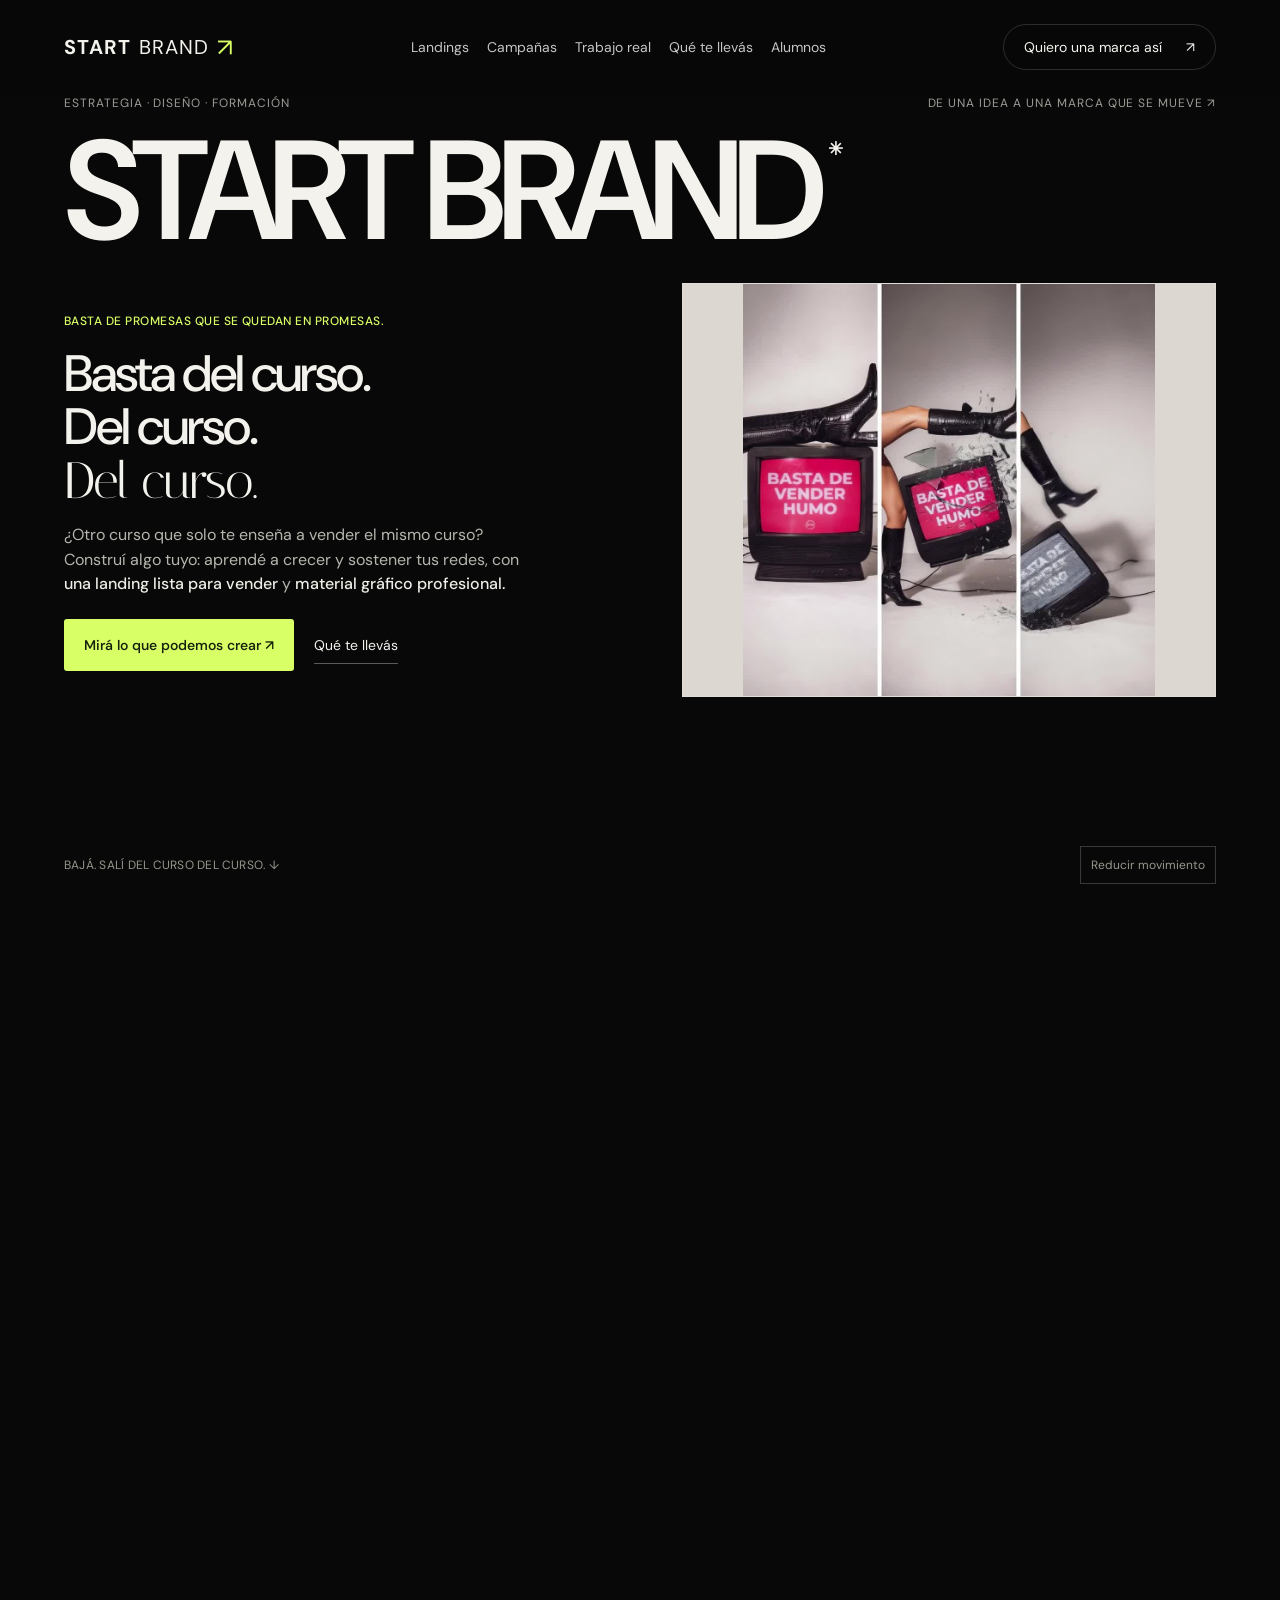
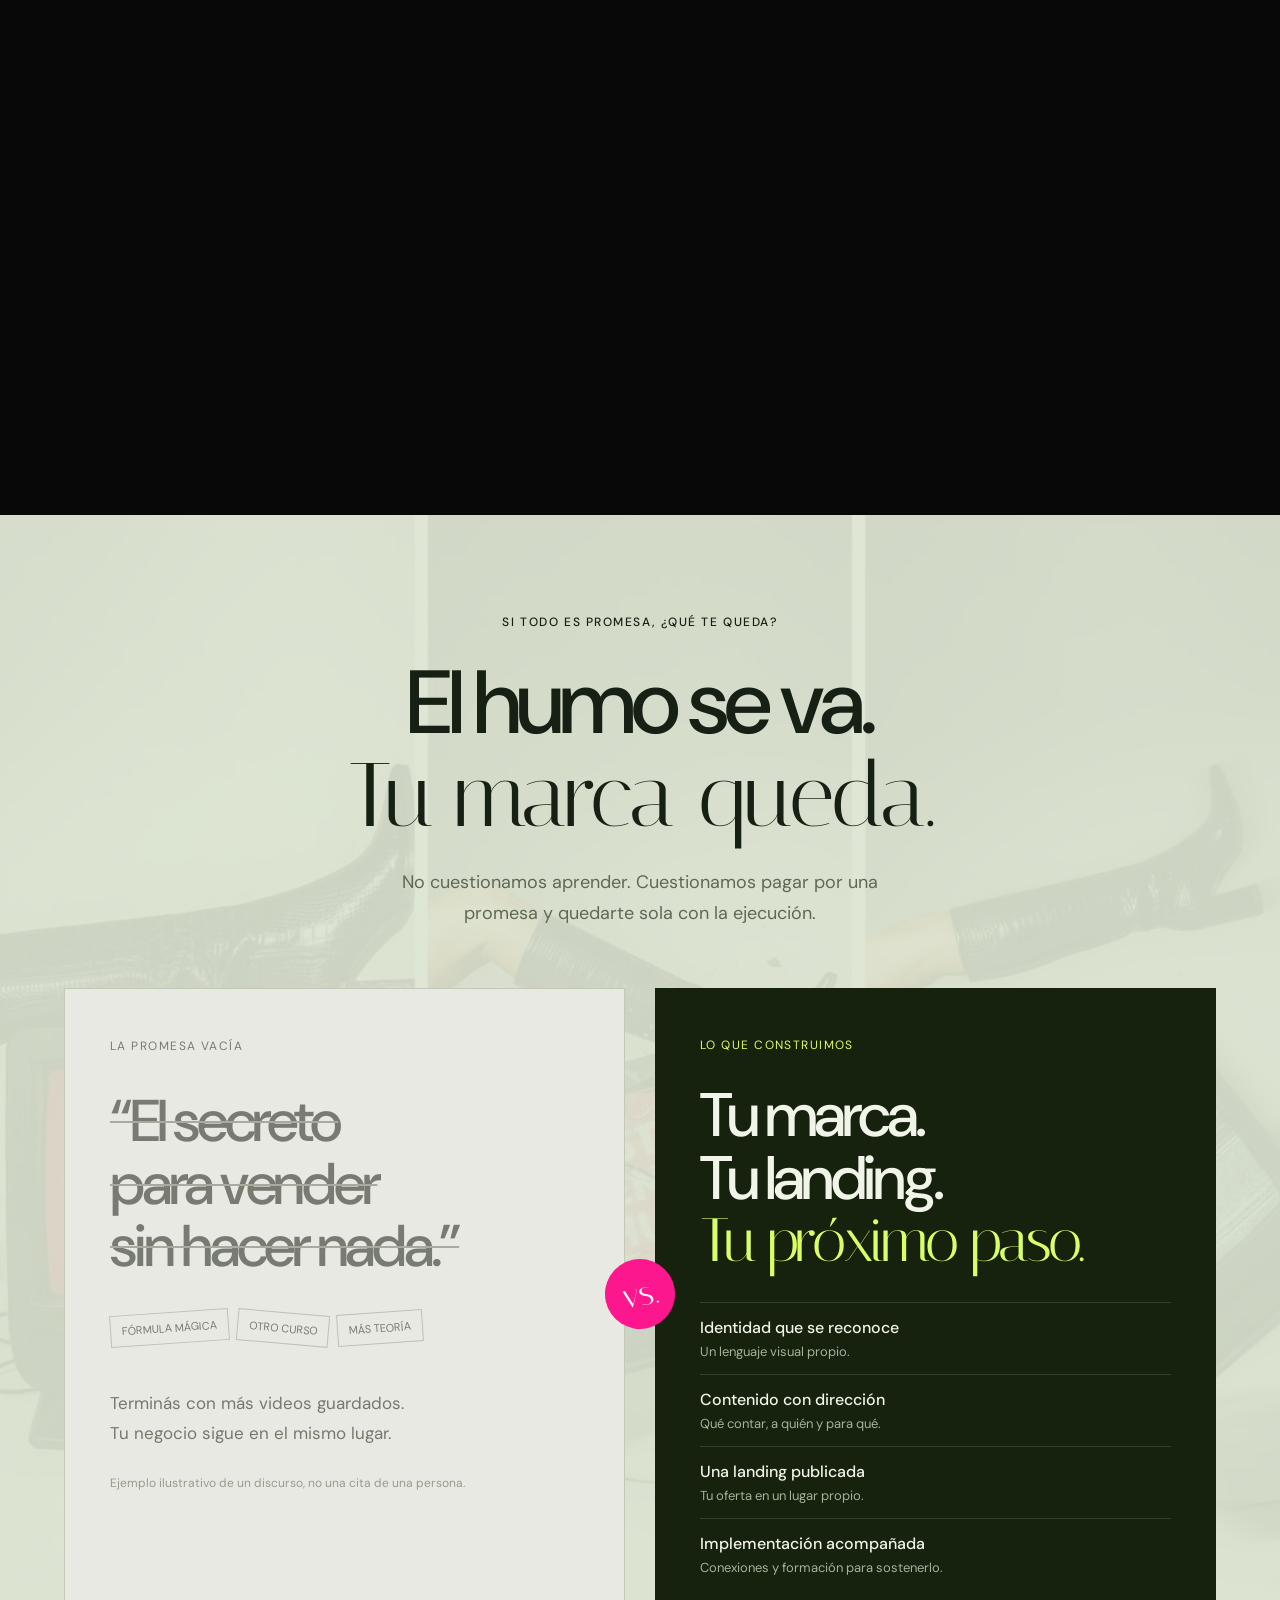
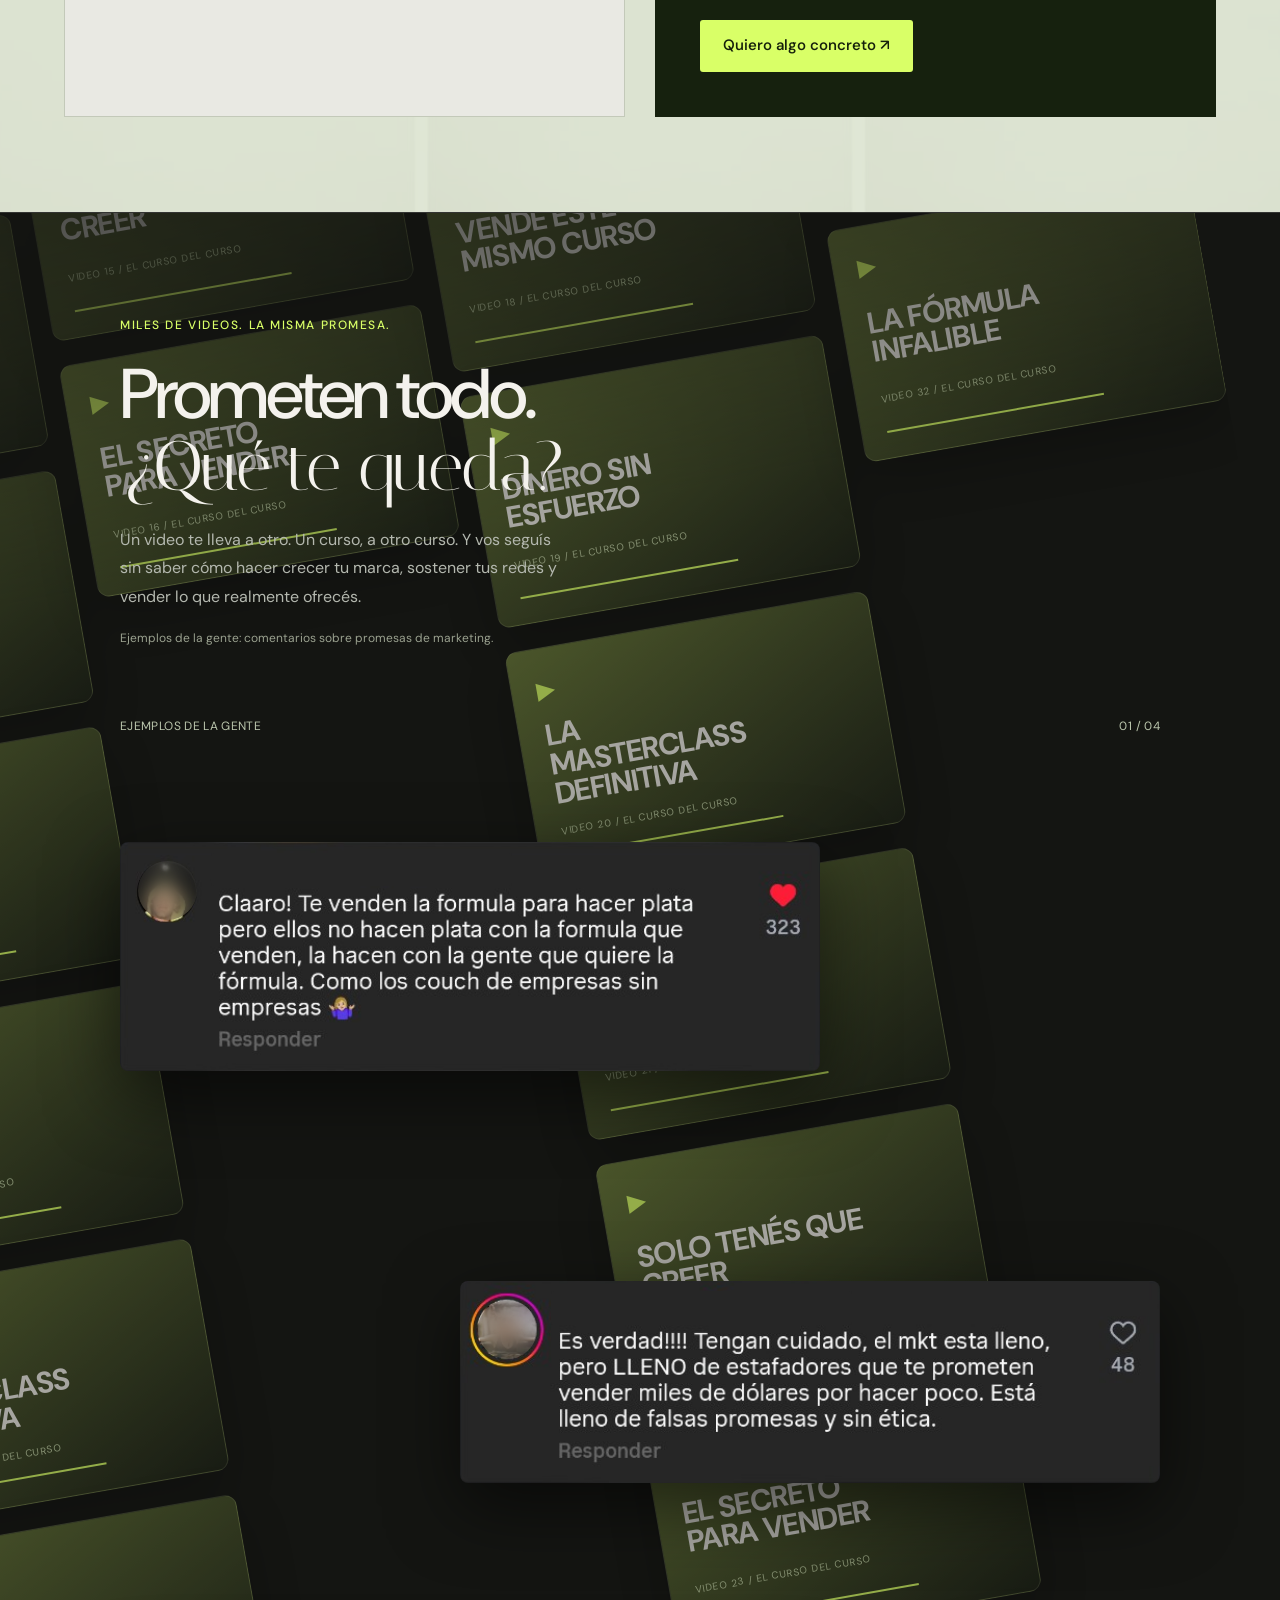
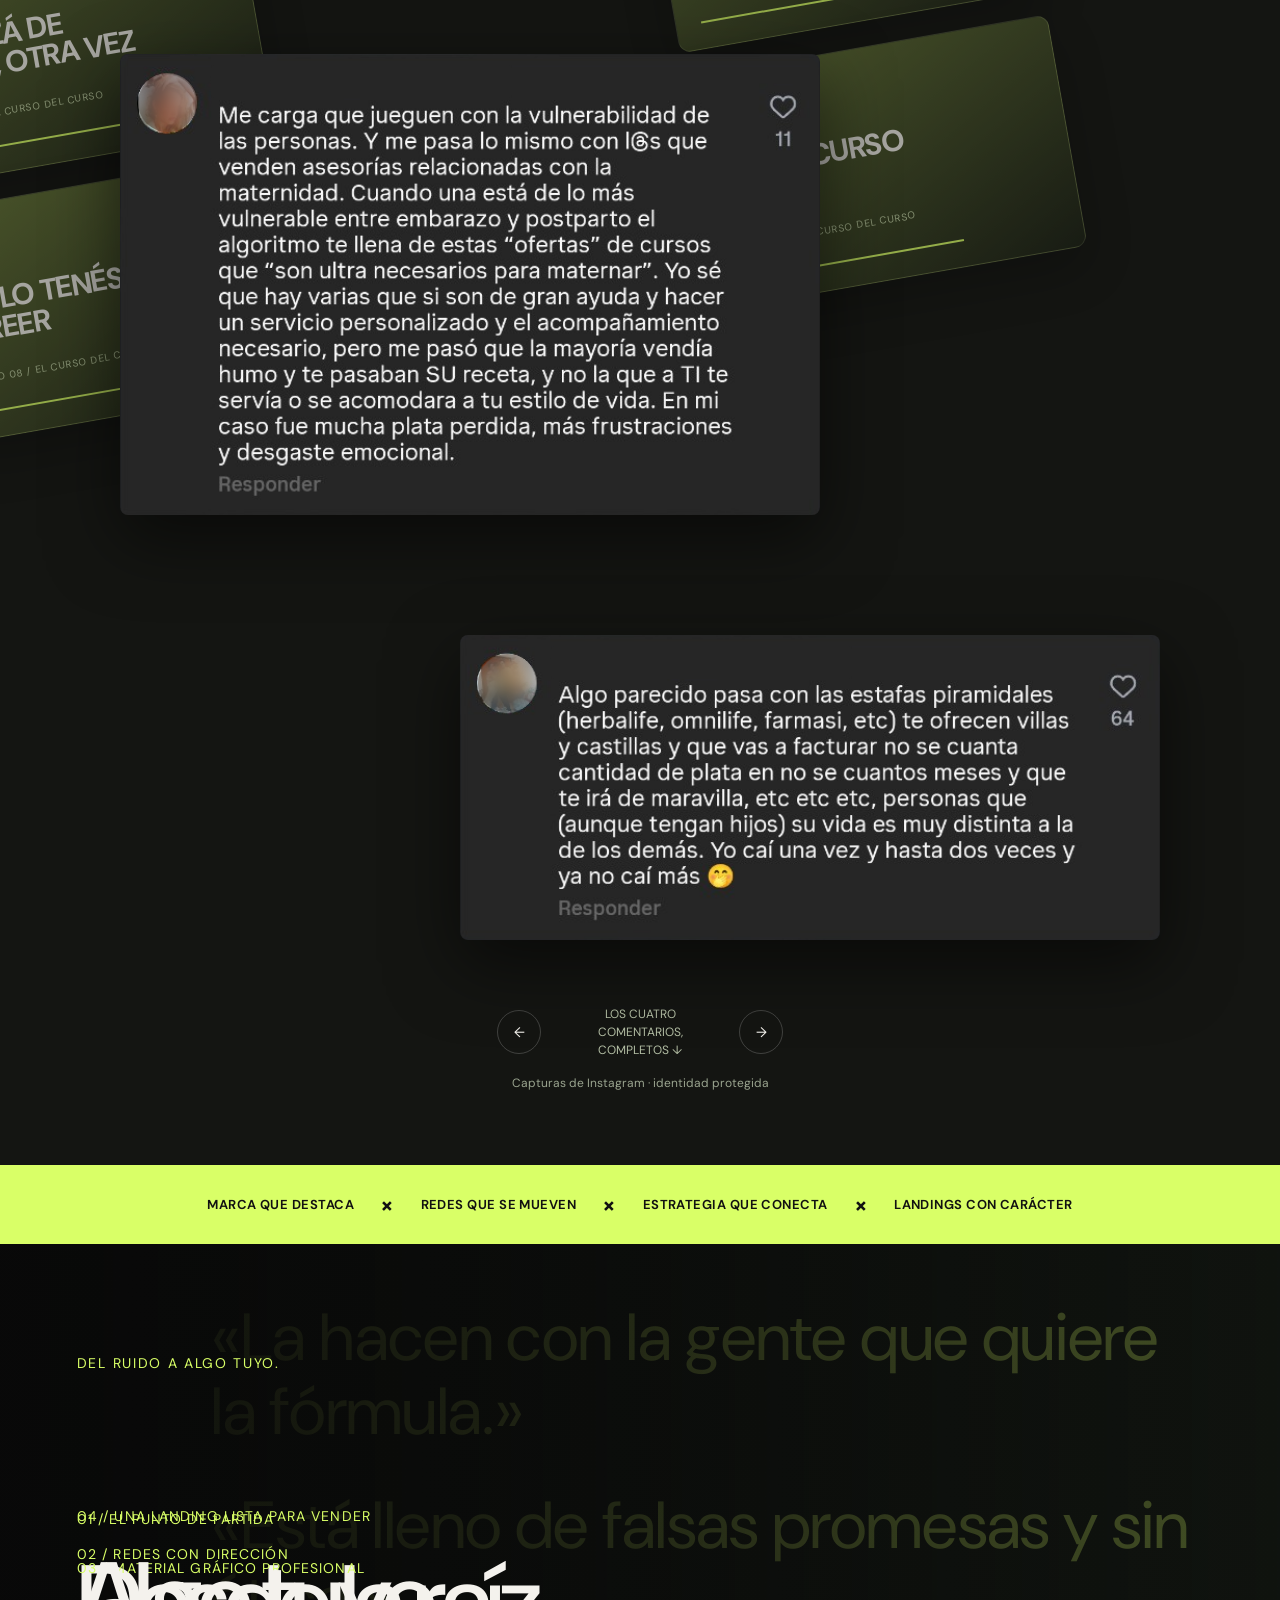
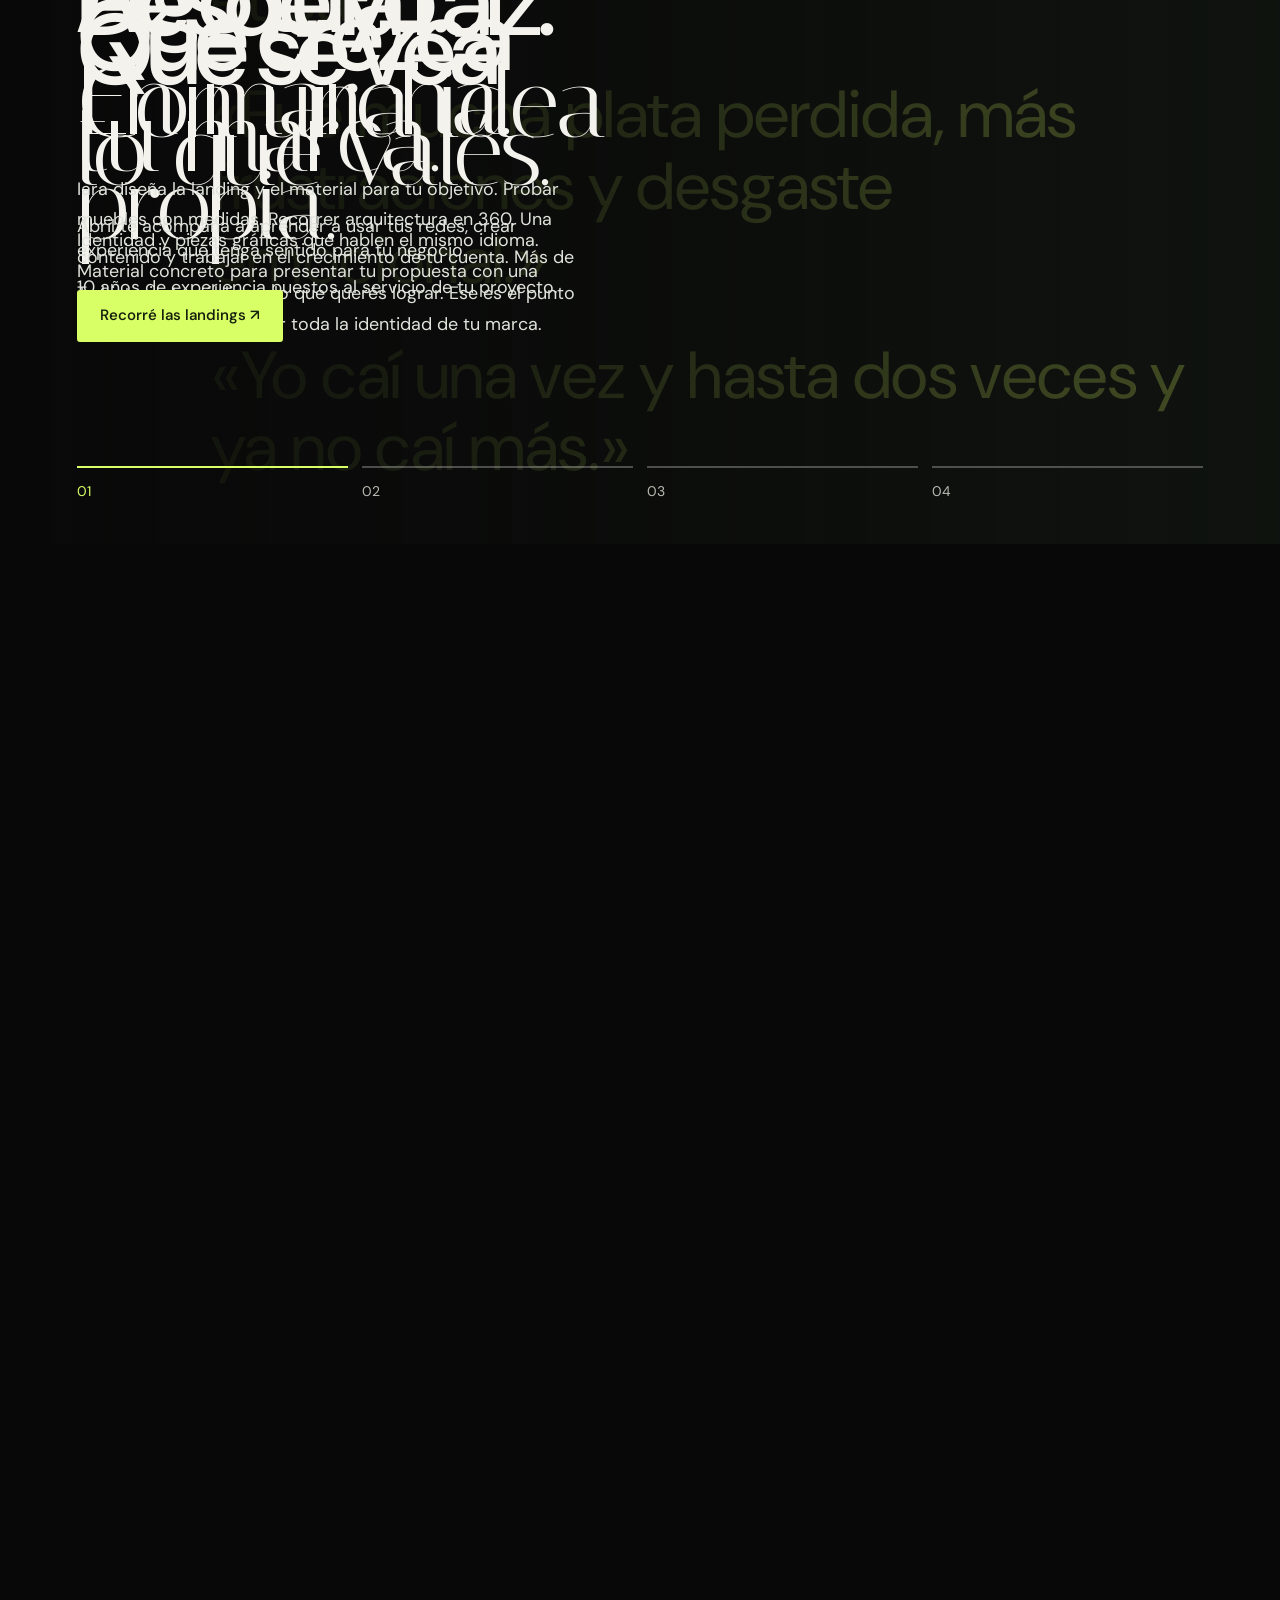
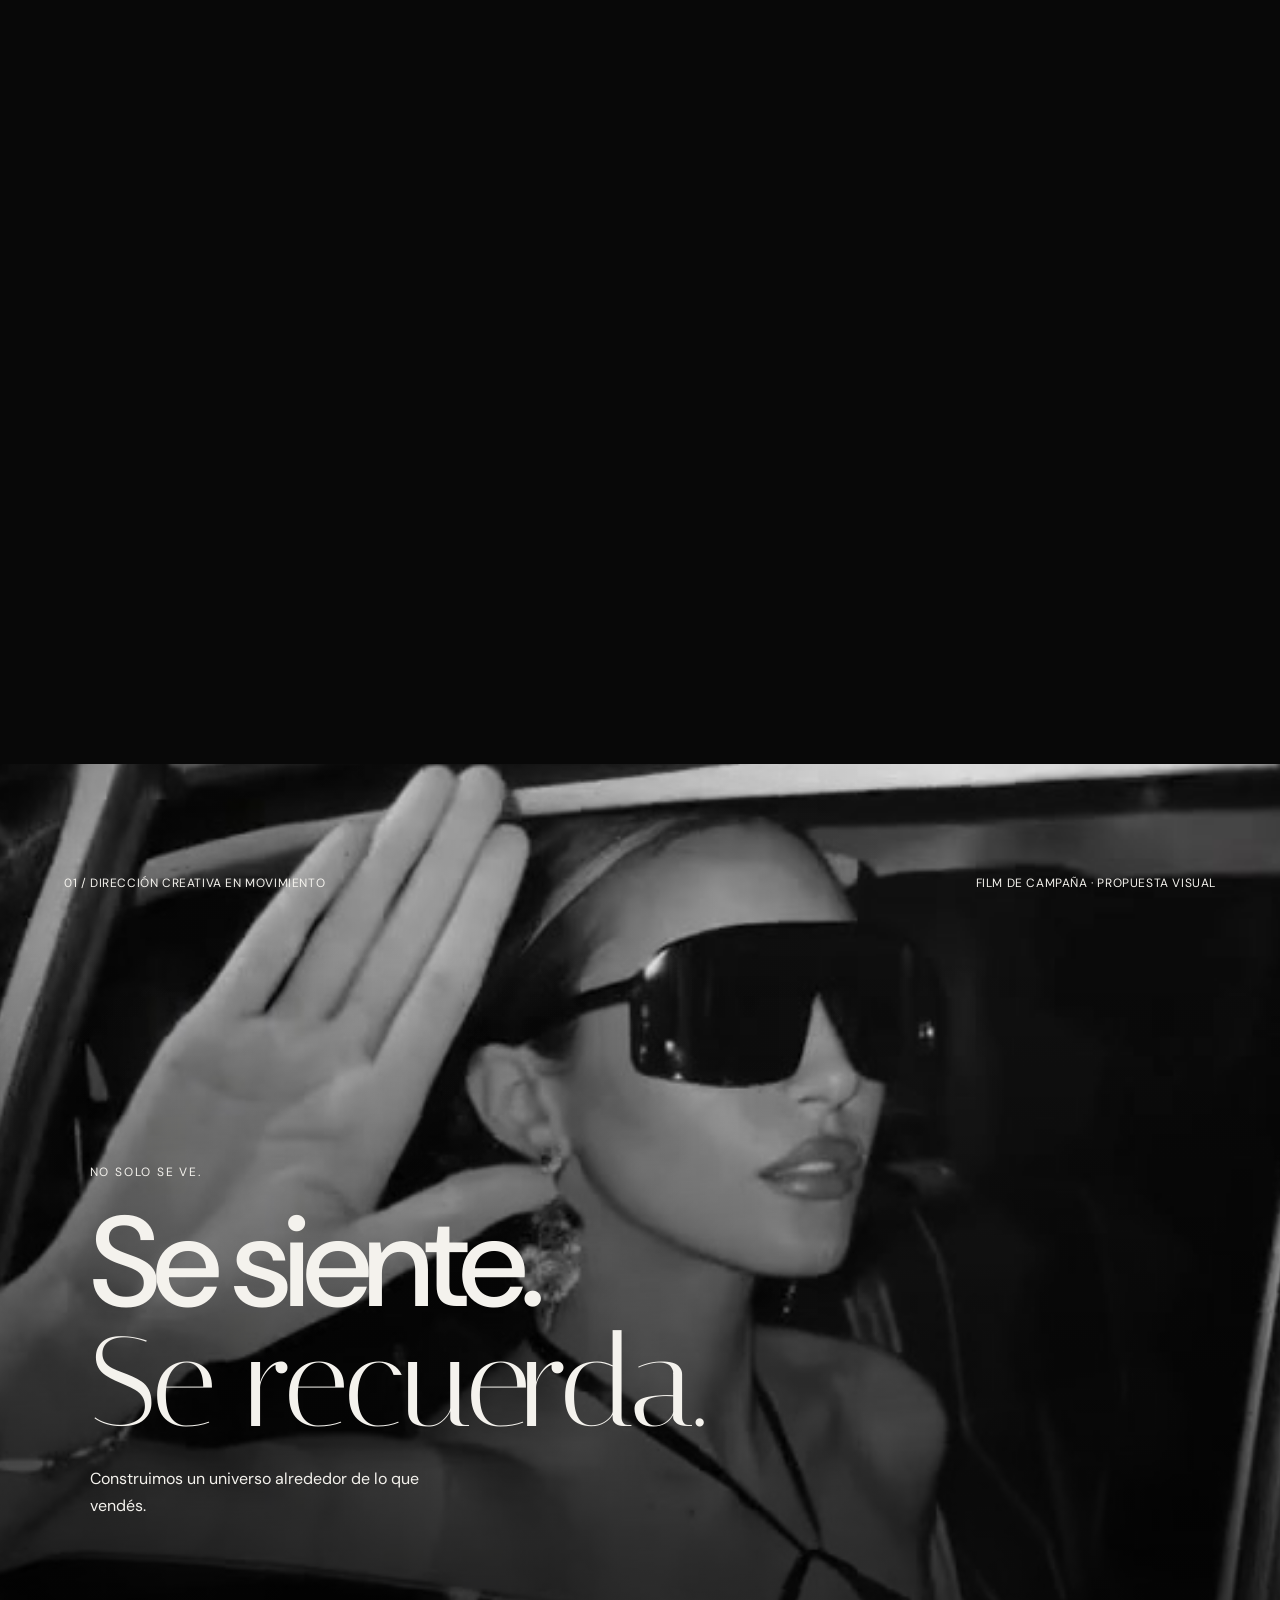
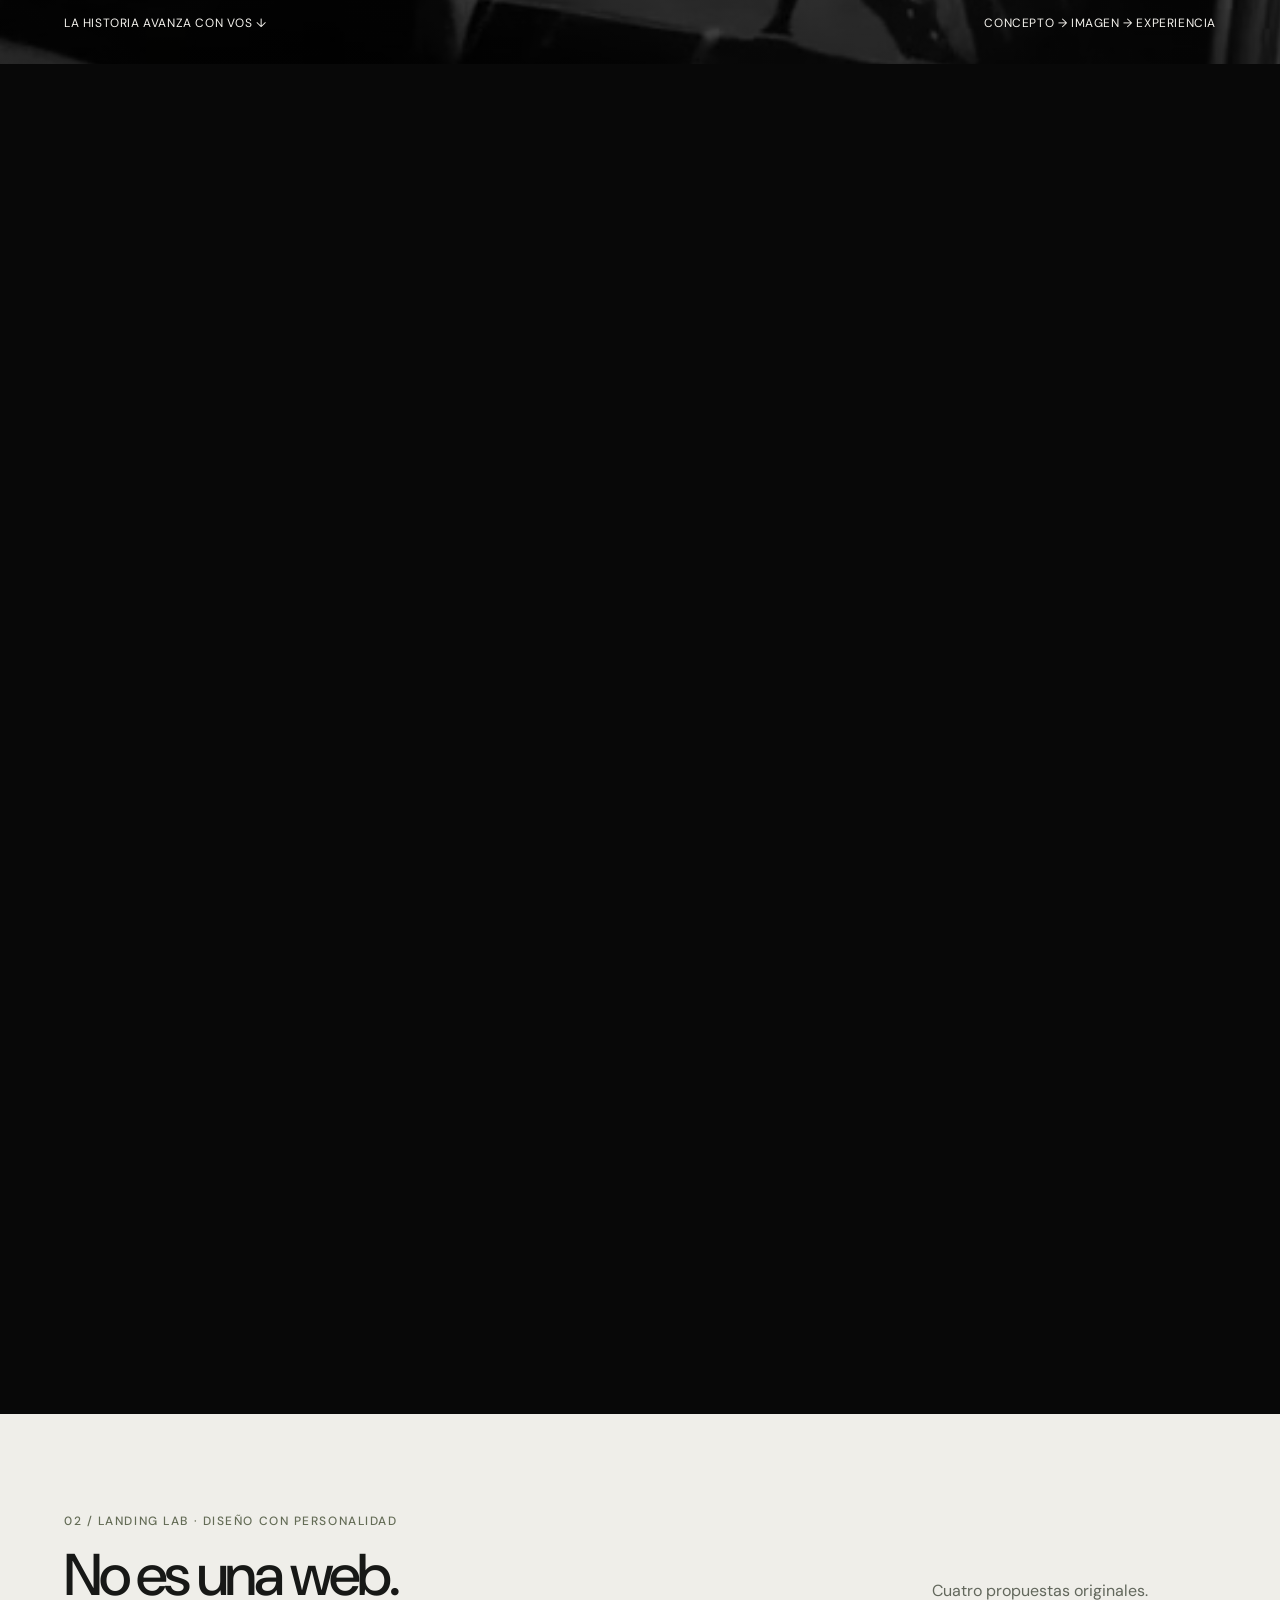
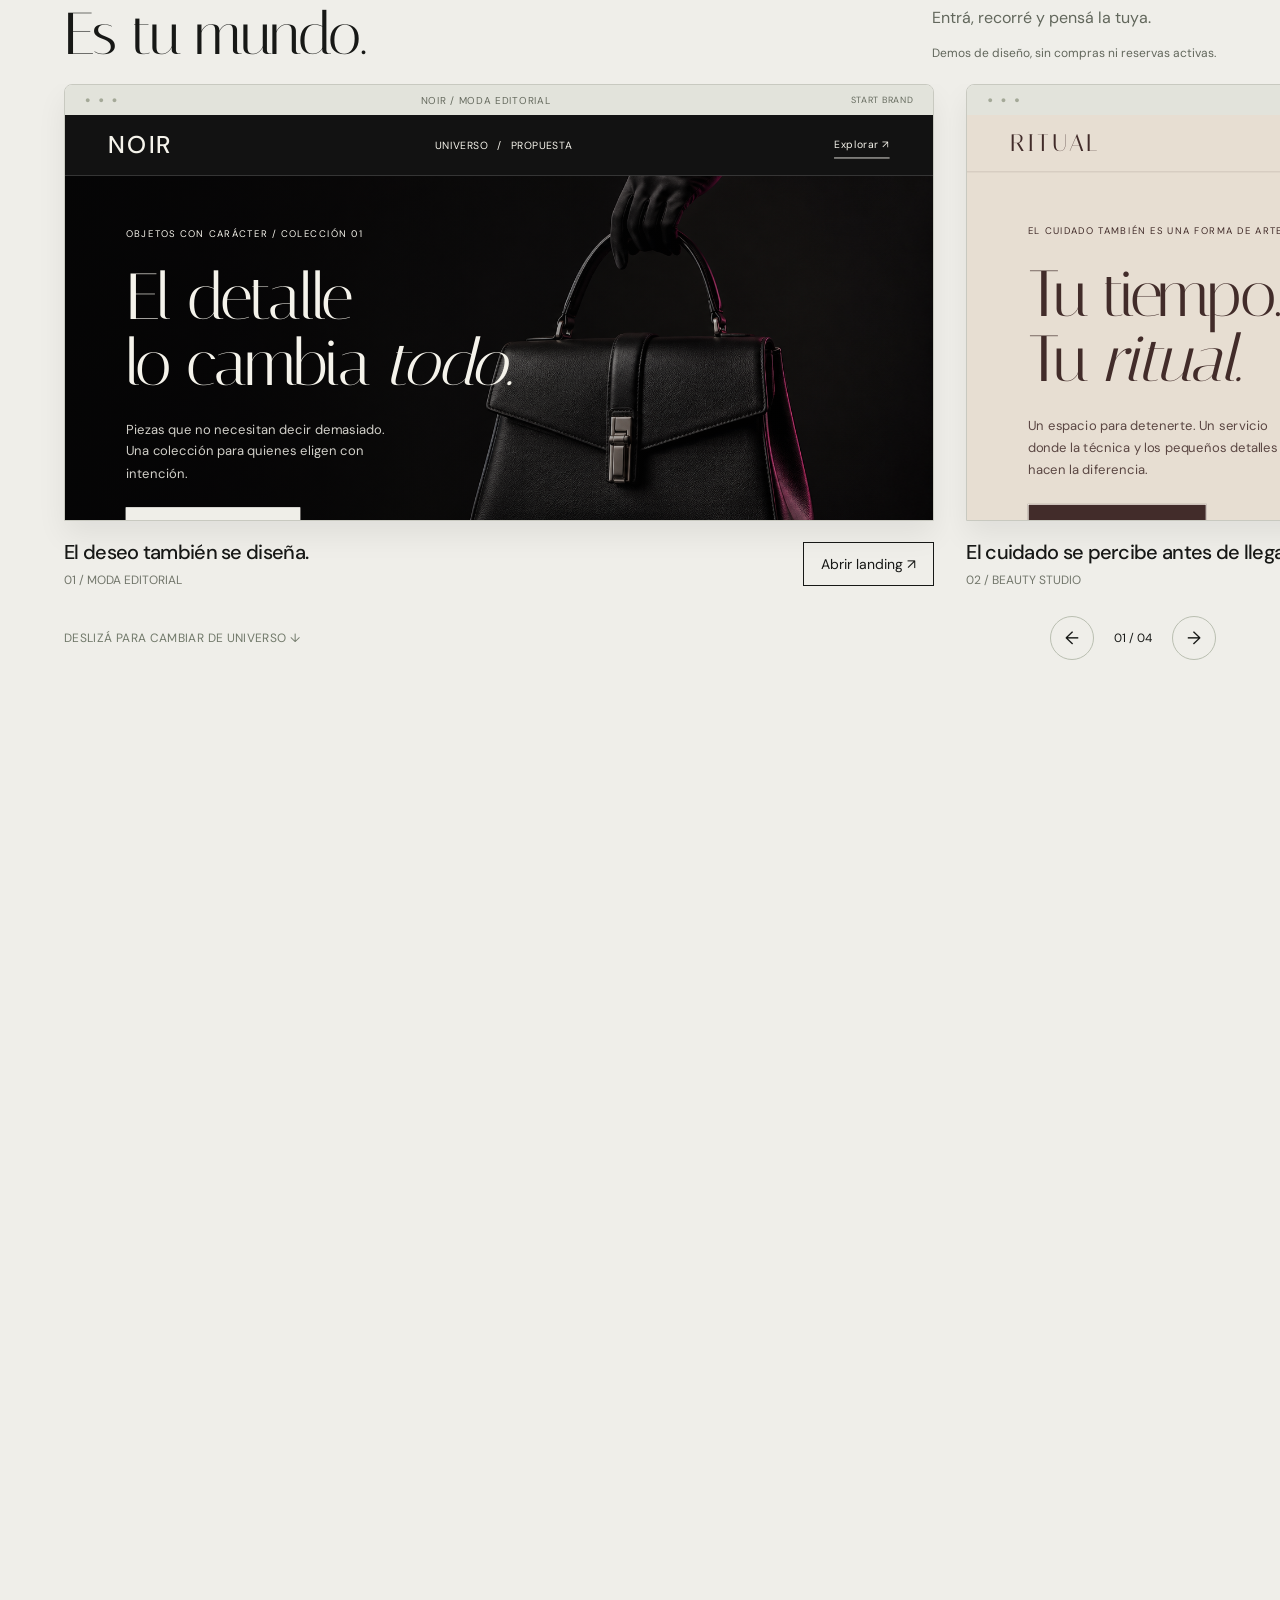
==== index.html @ 7976c0fd "Link student campus from START Brand site" ====
<!DOCTYPE html>

<html lang="es">
<head>
<meta charset="utf-8"/><meta content="width=device-width,initial-scale=1,viewport-fit=cover" name="viewport"/><meta content="#080808" name="theme-color"/>
<title>START BRAND — Menos humo. Más marca.</title>
<meta content="Una marca que destaque, redes que se muevan, estrategia y una landing propia. Explorá las propuestas y los proyectos de START BRAND, Iara Valentino y Abril Duhalde." name="description"/>
<link href="https://fonts.googleapis.com" rel="preconnect"/><link crossorigin="" href="https://fonts.gstatic.com" rel="preconnect"/>
<link href="https://fonts.googleapis.com/css2?family=DM+Sans:wght@400;450;500;550;600;650;700&amp;family=Italiana&amp;display=swap" rel="stylesheet"/>
<link href="brand.css?v=13" rel="stylesheet"/><link href="showcase.css?v=13" rel="stylesheet"/><link href="editorial.css?v=13" rel="stylesheet"/>
<link href="start.css?v=13" rel="stylesheet"/><link href="scroll-story.css?v=13" rel="stylesheet"/>
</head>
<body>
<a class="skip" href="#diagnostico">Ir al diagnóstico</a><div aria-hidden="true" id="progress"></div>
<header id="header"><a aria-label="START BRAND, inicio" class="logo" href="#inicio">START <span>BRAND</span> <b>↗</b></a><nav aria-label="Principal"><a href="#proyectos">Landings</a><a href="#abril-en-movimiento">Campañas</a><a href="#casos">Trabajo real</a><a href="#sistemas">Qué te llevás</a><a href="campus/">Alumnos</a></nav><a class="header-cta" href="#diagnostico">Quiero una marca así <span>↗</span></a><button aria-controls="mobile-nav" aria-expanded="false" class="menu-toggle">Menú +</button></header>
<nav aria-label="Móvil" hidden="" id="mobile-nav"><a href="#proyectos">Landings originales</a><a href="#abril-en-movimiento">Campañas</a><a href="#casos">Trabajo real</a><a href="#sistemas">Qué te llevás</a><a href="#nosotras">Nosotras</a><a href="#diagnostico">Mi diagnóstico</a><a href="campus/">Campus alumnos</a></nav>
<main>
<section class="start-hero" id="inicio">
<div class="start-pin">
<div class="start-topline"><span>ESTRATEGIA · DISEÑO · FORMACIÓN</span><span>DE UNA IDEA A UNA MARCA QUE SE MUEVE ↗</span></div>
<h1>START BRAND<span>✳</span></h1>
<div class="start-intro"><div><span class="eyebrow">BASTA DE PROMESAS QUE SE QUEDAN EN PROMESAS.</span><h2>Basta del curso.<br/>Del curso.<br/><em>Del curso.</em></h2><p>¿Otro curso que solo te enseña a vender el mismo curso? Construí algo tuyo: aprendé a crecer y sostener tus redes, con <strong>una landing lista para vender</strong> y <strong>material gráfico profesional.</strong></p><div class="actions"><a class="button pink" href="#proyectos">Mirá lo que podemos crear ↗</a><a class="text-link" href="#sistemas">Qué te llevás</a></div></div><div class="break-stage"><video aria-label="Botas pateando una televisión: basta de vender humo" autoplay="" id="vision" loop="" muted="" playsinline="" poster="assets/boots-tv.jpg" preload="auto" src="assets/boots-tv.mp4"></video><span class="creative-tag">BASTA DE VENDER HUMO</span></div></div>
<div class="start-reveal"><span>APRENDER ES SOLO EL COMIENZO.</span><p>Que lo próximo<br/>sea <em>tu marca.</em></p><div>Una marca que destaque. Redes con dirección.<br/>Una experiencia propia para vender.</div></div>
<div class="start-bottom"><span>BAJÁ. SALÍ DEL CURSO DEL CURSO. ↓</span><button aria-pressed="false" id="motion-toggle">Reducir movimiento</button></div>
</div></section>
<section class="anti-hype" id="humo"><div class="wrap"><div class="anti-heading"><span class="eyebrow">SI TODO ES PROMESA, ¿QUÉ TE QUEDA?</span><h2>El humo se va.<br/><em>Tu marca queda.</em></h2><p>No cuestionamos aprender. Cuestionamos pagar por una promesa y quedarte sola con la ejecución.</p></div><div class="comparison-visual"><article class="hype-card"><span>LA PROMESA VACÍA</span><h3>“El secreto<br/>para vender<br/>sin hacer nada.”</h3><div class="hype-labels"><span>FÓRMULA MÁGICA</span><span>OTRO CURSO</span><span>MÁS TEORÍA</span></div><p>Terminás con más videos guardados.<br/>Tu negocio sigue en el mismo lugar.</p><small>Ejemplo ilustrativo de un discurso, no una cita de una persona.</small></article><span aria-hidden="true" class="versus">vs.</span><article class="build-card"><span>LO QUE CONSTRUIMOS</span><h3>Tu marca.<br/>Tu landing.<br/><em>Tu próximo paso.</em></h3><ul><li><b>Identidad que se reconoce</b><span>Un lenguaje visual propio.</span></li><li><b>Contenido con dirección</b><span>Qué contar, a quién y para qué.</span></li><li><b>Una landing publicada</b><span>Tu oferta en un lugar propio.</span></li><li><b>Implementación acompañada</b><span>Conexiones y formación para sostenerlo.</span></li></ul><a class="button pink" href="#sistemas">Quiero algo concreto ↗</a></article></div></div></section><section class="voices" id="conversacion"><div class="voices-pin"><div aria-hidden="true" class="promise-wall"></div><div class="wrap voices-grid"><div><span class="eyebrow">MILES DE VIDEOS. LA MISMA PROMESA.</span><h2>Prometen todo.<br/><em>¿Qué te queda?</em></h2><p>Un video te lleva a otro. Un curso, a otro curso. Y vos seguís sin saber cómo hacer crecer tu marca, sostener tus redes y vender lo que realmente ofrecés.</p><small>Ejemplos de la gente: comentarios sobre promesas de marketing.</small></div><div aria-label="Opiniones compartidas" aria-roledescription="carrusel" class="voice-player"><div class="voice-top"><span>EJEMPLOS DE LA GENTE</span><span id="voice-count">01 / 04</span></div><div class="voice-viewport"><div id="voice-slides"></div></div><div class="voice-controls"><button aria-label="Comentario anterior" id="voice-prev">←</button><span class="voice-scroll-hint">LOS CUATRO COMENTARIOS, COMPLETOS ↓</span><button aria-label="Siguiente comentario" id="voice-next">→</button></div><p class="voice-caption">Capturas de Instagram · identidad protegida</p></div></div></div></section>
<div aria-label="Marca, contenido, estrategia y landing" class="brand-ribbon"><span>MARCA QUE DESTACA</span><i>×</i><span>REDES QUE SE MUEVEN</span><i>×</i><span>ESTRATEGIA QUE CONECTA</span><i>×</i><span>LANDINGS CON CARÁCTER</span></div>
<section aria-label="Lo que construimos con vos" class="value-story" id="propuesta"><div class="value-pin"><div aria-hidden="true" class="value-backgrounds"><div class="value-comment-background"><span>«La hacen con la gente que quiere la fórmula.»</span><span>«Está lleno de falsas promesas y sin ética.»</span><span>«Fue mucha plata perdida, más frustraciones y desgaste emocional.»</span><span>«Yo caí una vez y hasta dos veces y ya no caí más.»</span></div><img alt="" loading="lazy" src="assets/abril-editorial.png"/><img alt="" loading="lazy" src="assets/start-campaign.jpg"/><img alt="" loading="lazy" src="assets/fashion-hd.png"/></div><div class="value-shade"></div><div class="value-story-label">DEL RUIDO A ALGO TUYO.</div><div class="value-chapters"><article><span>01 / EL PUNTO DE PARTIDA</span><h2>Desde la raíz.<br/><em>Con una idea propia.</em></h2><p>Tu historia, tu público y lo que querés lograr. Ese es el punto de partida para construir toda la identidad de tu marca.</p></article><article><span>02 / REDES CON DIRECCIÓN</span><h2>Que crezca<br/><em>tu marca.</em></h2><p>Abril te acompaña a aprender a usar tus redes, crear contenido y trabajar en el crecimiento de tu cuenta. Más de 10 años de experiencia puestos al servicio de tu proyecto.</p></article><article><span>03 / MATERIAL GRÁFICO PROFESIONAL</span><h2>Que se vea<br/><em>lo que valés.</em></h2><p>Identidad y piezas gráficas que hablen el mismo idioma. Material concreto para presentar tu propuesta con una imagen profesional.</p></article><article><span>04 / UNA LANDING LISTA PARA VENDER</span><h2>Algo tuyo.<br/><em>En marcha.</em></h2><p>Iara diseña la landing y el material para tu objetivo. Probar muebles con medidas. Recorrer arquitectura en 360. Una experiencia que tenga sentido para tu negocio.</p><a class="button pink" href="#proyectos">Recorré las landings ↗</a></article></div><div aria-label="Etapas de la propuesta" class="value-pagination"><button aria-label="Ver el punto de partida">01</button><button aria-label="Ver estrategia de redes">02</button><button aria-label="Ver material gráfico">03</button><button aria-label="Ver landing lista para vender">04</button></div></div></section>
<section class="campaign-scroll" id="universo"><div class="campaign-pin"><video aria-label="Film de campaña de anteojos con una protagonista en la ciudad" id="campaign-video" muted="" playsinline="" poster="assets/start-film.jpg" preload="metadata" src="assets/start-film.mp4"></video><div class="campaign-shade"></div><div class="campaign-label"><span>01 / DIRECCIÓN CREATIVA EN MOVIMIENTO</span><span>FILM DE CAMPAÑA · PROPUESTA VISUAL</span></div><div class="campaign-title"><span>NO SOLO SE VE.</span><h2>Se siente.<br/><em>Se recuerda.</em></h2><p>Construimos un universo alrededor de lo que vendés.</p></div><div class="campaign-bottom"><span>LA HISTORIA AVANZA CON VOS ↓</span><span>CONCEPTO → IMAGEN → EXPERIENCIA</span></div></div></section>
<section class="landing-runway" id="proyectos"><div class="runway-pin"><div class="runway-heading wrap"><div><span class="eyebrow">02 / LANDING LAB · DISEÑO CON PERSONALIDAD</span><h2>No es una web.<br/><em>Es tu mundo.</em></h2></div><p>Cuatro propuestas originales.<br/>Entrá, recorré y pensá la tuya.<span>Demos de diseño, sin compras ni reservas activas.</span></p></div><div class="runway-window"><div class="runway-track" id="runway-track"></div></div><div class="runway-controls wrap"><span>DESLIZÁ PARA CAMBIAR DE UNIVERSO ↓</span><div><button aria-label="Landing anterior" id="runway-prev">←</button><span id="runway-count">01 / 04</span><button aria-label="Siguiente landing" id="runway-next">→</button></div></div></div></section>
<section class="creative-studio wrap"><div class="creative-heading"><span class="eyebrow">03 / DEL CONCEPTO A TUS REDES</span><h2>Contenido que<br/><em>no pasa de largo.</em></h2><p>Tu identidad, tus piezas gráficas y tu landing hablan el mismo idioma. Aprendés cómo darle continuidad.</p></div><div class="creative-grid"><figure class="poster-piece"><img alt="Dirección gráfica de campaña con afiches editoriales de anteojos" loading="lazy" src="assets/start-campaign.jpg"/><figcaption>CAMPAÑA CONCEPTUAL / DIRECCIÓN DE ARTE</figcaption></figure></div></section>
<section class="abril-collection wrap" id="abril-en-movimiento"><div class="split-heading"><div><span class="eyebrow">ABRIL DUHALDE / UNIVERSO DE CAMPAÑA</span><h2>Una historia.<br/><em>Muchas escenas.</em></h2></div><p>De Nueva York a Marrakech. Imagen, producto y movimiento conectados por una misma dirección creativa.</p></div><div class="marrakech-feature"><video aria-label="Abril en Marrakech con los lentes y el estuche de su campaña" controls="" loop="" muted="" playsinline="" poster="assets/abril-marrakech.jpg" preload="none" src="assets/abril-marrakech.mp4"></video><div><span class="eyebrow">MARRAKECH / LA HISTORIA SIGUE</span><h3>Una imagen<br/>que te lleva<br/><em>a otro lugar.</em></h3><p>Una campaña puede vivir en una escena, en un detalle o en una mirada.</p><a class="text-link" href="#abril-escenas">Recorré todas las piezas ↓</a></div></div><div class="motion-collection" id="abril-escenas"><figure class="motion-piece"><video aria-label="Times Square · Primer plano" controls="" loop="" muted="" playsinline="" poster="assets/abril-motion-06.jpg" preload="none" src="assets/abril-motion-06.mp4"></video><figcaption><span>01</span>Times Square · Primer plano</figcaption></figure><figure class="motion-piece"><video aria-label="Times Square · La escena" controls="" loop="" muted="" playsinline="" poster="assets/abril-motion-07.jpg" preload="none" src="assets/abril-motion-07.mp4"></video><figcaption><span>02</span>Times Square · La escena</figcaption></figure><figure class="motion-piece"><video aria-label="Times Square · En movimiento" controls="" loop="" muted="" playsinline="" poster="assets/abril-motion-09.jpg" preload="none" src="assets/abril-motion-09.mp4"></video><figcaption><span>03</span>Times Square · En movimiento</figcaption></figure><figure class="motion-piece wide"><video aria-label="Nueva York · Una pista" controls="" loop="" muted="" playsinline="" poster="assets/abril-motion-00.jpg" preload="none" src="assets/abril-motion-00.mp4"></video><figcaption><span>04</span>Nueva York · Una pista</figcaption></figure><figure class="motion-piece wide"><video aria-label="Nueva York · La mirada" controls="" loop="" muted="" playsinline="" poster="assets/abril-motion-13.jpg" preload="none" src="assets/abril-motion-13.mp4"></video><figcaption><span>05</span>Nueva York · La mirada</figcaption></figure><figure class="motion-piece"><video aria-label="Se busca · Cierre de campaña" controls="" loop="" muted="" playsinline="" poster="assets/abril-motion-01.jpg" preload="none" src="assets/abril-motion-01.mp4"></video><figcaption><span>06</span>Se busca · Cierre de campaña</figcaption></figure><figure class="motion-piece"><video aria-label="Transparencias · Producto" controls="" loop="" muted="" playsinline="" poster="assets/abril-motion-11.jpg" preload="none" src="assets/abril-motion-11.mp4"></video><figcaption><span>07</span>Transparencias · Producto</figcaption></figure><figure class="motion-piece"><video aria-label="Fashion emergency · La vitrina" controls="" loop="" muted="" playsinline="" poster="assets/abril-motion-05.jpg" preload="none" src="assets/abril-motion-05.mp4"></video><figcaption><span>08</span>Fashion emergency · La vitrina</figcaption></figure></div><div class="campaign-photo-heading"><span class="eyebrow">IMAGEN FIJA / EL MISMO UNIVERSO</span><h3>La historia también<br/><em>vive en una foto.</em></h3></div><div class="campaign-photo-grid"><figure><img alt="La ciudad como escenario · campaña de Abril" loading="lazy" src="assets/abril-photo-01.jpg"/><figcaption>La ciudad como escenario</figcaption></figure><figure><img alt="La campaña en la calle · campaña de Abril" loading="lazy" src="assets/abril-photo-02.jpg"/><figcaption>La campaña en la calle</figcaption></figure><figure><img alt="Un instante de la historia · campaña de Abril" loading="lazy" src="assets/abril-photo-05.jpg"/><figcaption>Un instante de la historia</figcaption></figure><figure><img alt="El producto protagonista · campaña de Abril" loading="lazy" src="assets/abril-photo-06.jpg"/><figcaption>El producto protagonista</figcaption></figure></div></section><section class="proof-section" id="casos"><div class="wrap"><span class="eyebrow">PERSONAS. PROYECTOS. PRESENCIA REAL.</span><div class="split-heading"><h2>Menos decir.<br/><em>Más mostrar.</em></h2><p>Una comunidad, una web, un universo visual. Estas son algunas de las piezas que respaldan nuestra experiencia.</p></div><article class="social-case"><div class="social-story"><span class="project-kind">01 / MARCA PERSONAL · ABRIL DUHALDE</span><h3>No es solo<br/>un perfil.<br/><em>Es presencia.</em></h3><p>Más de 10 años de experiencia en imagen, comunicación y creación de contenido. Abril te acompaña a encontrar tu voz, planificar tus publicaciones y aprender a hacer crecer y sostener tu cuenta.</p><a class="text-link" href="https://www.instagram.com/abruduhalde/" rel="noopener noreferrer" target="_blank">Conocé a Abril en Instagram ↗</a></div><div class="social-wall"><button class="phone-shot main-phone" data-proof="abril-profile.png" data-proof-title="Perfil de Abril Duhalde — captura aportada"><img alt="Perfil de Abril Duhalde" loading="lazy" src="assets/abril-profile.png"/></button><div class="post-stack"><button class="post-photo tv-photo" data-proof="abril-post.png" data-proof-title="Abril en televisión"><img alt="Publicación de Abril en un estudio de televisión" loading="lazy" src="assets/abril-post.png"/><span>TV / CONTENIDO</span></button><button class="post-photo editorial-photo" data-proof="abril-editorial.png" data-proof-title="Editorial de moda — publicación compartida"><img alt="Editorial de moda de Abril con vestido negro y rosas" loading="lazy" src="assets/abril-editorial.png"/><span>MODA / IDENTIDAD</span></button></div></div></article><div class="custom-cases"><article class="immersive-case" id="altiora"><div class="case-media"><video aria-label="Visualización arquitectónica de Altiora" autoplay="" loop="" muted="" playsinline="" poster="assets/altiora-walkthrough.jpg" preload="metadata" src="assets/altiora-walkthrough.mp4"></video></div><div class="case-copy"><span class="eyebrow">ARQUITECTURA / ALTIORA</span><h3>Antes de construir.<br/><em>Poder recorrerlo.</em></h3><p>El objetivo: que una persona pueda imaginarse dentro del proyecto. Iara creó una experiencia con un recorrido 360 para explorar los espacios, además de la identidad visual y la web.</p><a class="button pink" href="https://altiora-developments-web.pages.dev/" rel="noopener noreferrer" target="_blank">Explorá Altiora ↗</a></div></article><article class="immersive-case furniture-case" id="estanteria"><div class="case-media"><video aria-label="Demo del configurador de La Estantería" autoplay="" loop="" muted="" playsinline="" poster="assets/furniture-demo.jpg" preload="metadata" src="assets/furniture-demo.mp4"></video></div><div class="case-copy"><span class="eyebrow">MUEBLES / LA ESTANTERÍA</span><h3>¿Cómo queda<br/><em>en tu espacio?</em></h3><p>Para elegir muebles, una foto no alcanza. Iara pensó una demo para probar módulos y colores en un ambiente, con sus medidas. Una herramienta que ayuda a decidir y convierte la web en parte de la experiencia.</p><a class="button pink" href="https://la-estanteria-va.pages.dev/#armador" rel="noopener noreferrer" target="_blank">Probá el configurador ↗</a></div></article></div></div></section>

<section class="before-after wrap"><div class="split-heading"><h2>La diferencia<br/><em>también se ve.</em></h2><p>La misma oferta. Dos maneras de presentarla.<small>Comparación conceptual, no un antes y después de un cliente.</small></p></div><div class="before-after-grid"><article class="before-brand"><span class="compare-label">SIN DIRECCIÓN</span><div class="generic-preview"><b>TU NEGOCIO</b><div>¡Bienvenidos!</div><p>Vendemos productos de excelente calidad.<br/>Consultanos por mensaje.</p><span>INFO</span></div><div aria-hidden="true" class="generic-feed"><span>OFERTA</span><span>Hola!</span><span>SALE</span><span>NOVEDAD</span><span>Promo</span><span>★</span></div><p>Muchos estilos. Mensaje difuso.<br/>Todo depende de explicar por chat.</p></article><article class="after-brand"><span class="compare-label">CON UNA DIRECCIÓN DE MARCA</span><div class="intentional-preview"><img alt="Ejemplo de una dirección visual editorial consistente" loading="lazy" src="assets/fashion-hd.png"/><span>NOIR / OBJETOS CON CARÁCTER</span><strong>Deseo.<br/>En cada detalle.</strong></div><div aria-hidden="true" class="intentional-feed"><span>THE<br/>DETAIL</span><span>NOIR<br/>OBJECTS</span><span>LESS.<br/>BUT BETTER.</span></div><p>Identidad reconocible. Una propuesta clara.<br/>Del contenido a una acción concreta.</p></article></div></section>
<section class="systems wrap" id="sistemas"><div class="eyebrow">UNA PROPUESTA INTEGRAL / START BRAND</div><div class="split-heading"><h2>Tu próximo paso,<br/><em>bien construido.</em></h2><p>El alcance se define según tu punto de partida y tus objetivos. Con entregables claros desde el inicio.</p></div><div class="plans">
<article class="plan featured" id="plan-escala"><span class="plan-number">MARCA + FORMACIÓN + CONTENIDO + VENTA</span><h3>START Integral.</h3><div class="plan-price">$750.000 <small>ARS · orientativo</small></div><p class="plan-for">Para conectar tu posicionamiento, tus redes y el recorrido de venta. Con implementación y acompañamiento.</p><div class="plan-outcome">Aprendés a hacerlo.<br/>Te llevás todo en marcha.</div><ul><li><b>Landing + posicionamiento</b><span>Propuesta de valor, mensaje y una experiencia propia.</span></li><li><b>Estrategia para crecer y sostener tus redes</b><span>Aprendé a planificar contenido, comunicar tu oferta y dar continuidad a tu presencia.</span></li><li><b>Material gráfico profesional</b><span>Piezas alineadas a tu identidad. Los formatos y la cantidad se acuerdan en la propuesta.</span></li><li><b>Checkout + embudo + ManyChat</b><span>Integración de pago, recorrido de venta y configuración inicial de automatizaciones.</span></li><li><b>Tres sesiones 1 a 1 + mini curso</b><span>Implementación acompañada y formación para sostener lo que construimos.</span></li></ul><p class="plan-exclusions">Las suscripciones externas, comisiones de pago e inversión publicitaria se abonan aparte. La gestión mensual de redes se acuerda por separado.</p><a class="button pink" data-interest="ecosistema" href="#contacto">Quiero todo conectado ↗</a><small>El curso acompaña al sistema. No lo reemplaza.</small></article>
</div><p class="price-note">Valores orientativos de la propuesta base. Se ajustan según personalización, secciones, contenidos e integraciones. Definimos alcance e inversión antes de comenzar; no prometemos ventas ni una cantidad de seguidores.</p></section>
<section class="process wrap" id="proceso"><div><span class="eyebrow">ASÍ TRABAJAMOS</span><h2>De tu idea<br/><em>a algo que funciona.</em></h2></div><ol><li><span>01</span><div><h3>Empezamos desde las raíces.</h3><p>Conocemos tu historia, tu público y el objetivo de tu negocio. De ahí nace una idea propia para tu proyecto.</p></div></li><li><span>02</span><div><h3>Creamos toda tu identidad.</h3><p>Definimos concepto, voz, universo visual y material gráfico. Cada pieza parte de la misma idea.</p></div></li><li><span>03</span><div><h3>Aprendés a crecer con Abril.</h3><p>Con más de 10 años de experiencia, Abril te acompaña en el proceso: usar tus redes, crear contenido con intención y trabajar para hacer crecer tu cuenta.</p></div></li><li><span>04</span><div><h3>Iara construye tu experiencia.</h3><p>Una landing y material pensados para lo que necesitás lograr. Como probar muebles con sus medidas en La Estantería o explorar un recorrido 360 en Altiora.</p></div></li></ol></section>
<section class="founders" id="nosotras"><div class="wrap founders-grid"><div class="founders-photo"><img alt="Iara Valentino y Abril Duhalde, fundadoras de START BRAND" height="1536" loading="lazy" src="assets/original-3.png" width="1145"/><span>LAS PERSONAS DETRÁS DE TU PRÓXIMO PASO.</span></div><div class="founders-copy"><span class="eyebrow">START BRAND / NOSOTRAS</span><h2>Dos miradas.<br/><em>Una dirección.</em></h2><p>Unimos diseño, tecnología, imagen y comunicación. Miramos tu marca como un todo: desde cómo se presenta hasta qué pasa cuando alguien quiere comprarte.</p><div class="founder-name"><b>Iara Valentino</b><span>Identidad, dirección creativa y experiencias digitales pensadas desde el objetivo de cada negocio.</span></div><div class="founder-name"><b>Abril Duhalde</b><span>Más de 10 años de experiencia. Acompañamiento en redes, creación de contenido y crecimiento de tu cuenta.</span></div><a class="text-link" href="#diagnostico">Empecemos por tu marca ↗</a></div></div></section>
<section class="diagnostic wrap" id="diagnostico"><div class="diagnostic-intro"><span class="eyebrow">TU MARCA, BAJO UNA NUEVA MIRADA</span><h2>¿Dónde está<br/><em>tu próximo salto?</em></h2><p>Respondé seis preguntas y descubrí qué conviene priorizar: tu presencia, tu recorrido comercial o la conexión entre ambos.</p><span class="diagnostic-note">Orientativo · sin registro · respuestas privadas en esta página</span><div class="score-card"><div><span>Tu infraestructura digital</span><b id="score-num">—</b></div><div class="score-track"><i id="score-bar"></i></div><p id="score-label">Completá el diagnóstico para ver tu resultado.</p></div></div><div class="quiz-panel"><div class="quiz-top"><span id="question-step">01 / 06</span><button id="quiz-reset" type="button">Reiniciar</button></div><div aria-hidden="true" class="quiz-progress"><i></i></div><div id="question-container"></div><div class="quiz-nav"><button disabled="" id="quiz-back">← Anterior</button><button class="button pink" disabled="" id="quiz-next">Siguiente →</button></div><div aria-live="polite" hidden="" id="quiz-result" role="status"></div></div></section>
<section class="faq wrap"><div><span class="eyebrow">ANTES DE EMPEZAR</span><h2>Hablemos<br/><em>claro.</em></h2></div><div><details><summary>¿Necesito cambiar toda mi marca?</summary><p>No necesariamente. Primero revisamos qué ya funciona y qué necesita una mejora. El alcance puede partir de tu identidad actual.</p></details><details><summary>¿Puedo empezar solo con una landing?</summary><p>La propuesta START Integral conecta landing, marca, contenido y formación. Si necesitás otro alcance, escribinos y revisamos tu proyecto.</p></details><details><summary>¿Cómo se define la inversión?</summary><p>Según la identidad, las páginas, los contenidos y las integraciones que requiera el proyecto. El alcance y las herramientas se detallan en una propuesta antes de comenzar.</p></details><details><summary>¿Me garantizan ventas?</summary><p>Trabajamos para mejorar la claridad, la experiencia y el recorrido comercial. Las ventas también dependen de tu oferta, el tráfico y tu operación; no prometemos una cifra sin evidencia.</p></details></div></section>
<section class="final" id="contacto"><div class="wrap"><span class="eyebrow">LA PRÓXIMA MARCA QUE DESTAQUE PUEDE SER LA TUYA.</span><h2>Que te vean.<br/><em>Que te quieran elegir.</em></h2><p>Marca. Redes. Estrategia. Landing.<br/>Dejá de imaginarlo como piezas sueltas.</p><a class="button pink" href="mailto:experienciawebdigital@gmail.com?subject=Quiero%20crear%20mi%20marca%20con%20START%20BRAND">Hablemos de mi marca ↗</a><a class="contact-email" href="mailto:experienciawebdigital@gmail.com">experienciawebdigital@gmail.com</a><button class="text-link" id="copy-email">Copiar email</button><span id="copy-status" role="status"></span><div class="final-sign">START BRAND</div></div></section>
</main><footer class="wrap"><a class="logo" href="#inicio">START <span>BRAND</span> <b>↗</b></a><p>ESTRATEGIA. DISEÑO. SISTEMA.</p><span>© 2026 · Buenos Aires</span><a href="campus/" style="color:inherit;text-decoration:none">Campus alumnos ↗</a></footer>
<dialog aria-labelledby="demo-dialog-label" id="demo-dialog"><div class="modal-bar"><span id="demo-dialog-label">DEMO INTERACTIVA</span><button aria-label="Cerrar demo" id="close-demo">Cerrar ✕</button></div><iframe id="demo-frame" src="about:blank" title="Demo de landing"></iframe></dialog>
<dialog aria-labelledby="proof-title" id="proof-dialog"><div class="modal-bar"><h2 id="proof-title">Material original</h2><button aria-label="Cerrar captura" id="close-proof">Cerrar ✕</button></div><img alt="" id="proof-image"/></dialog>
<script defer="" src="brand.js?v=13"></script><script defer="" src="showcase.js?v=13"></script><script defer="" src="start-motion.js?v=13"></script><script defer="" src="scroll-story.js?v=13"></script>
<noscript><p class="wrap">Activá JavaScript para usar el diagnóstico interactivo. Podés recorrer nuestros servicios y propuestas sin activarlo.</p></noscript>
<script>(function(){function c(){var b=a.contentDocument||(a.contentWindow&&a.contentWindow.document);if(b){var d=b.createElement('script');d.innerHTML="window.__CF$cv$params={r:'a3fb6833896aa353',t:'MTc5MDE4NTk4Nw=='};var a=document.createElement('script');a.src='/cdn-cgi/challenge-platform/scripts/jsd/main.js';document.getElementsByTagName('head')[0].appendChild(a);";b.getElementsByTagName('head')[0].appendChild(d)}}if(document.body){var a=document.createElement('iframe');a.height=1;a.width=1;a.style.position='absolute';a.style.top=0;a.style.left=0;a.style.border='none';a.style.visibility='hidden';document.body.appendChild(a);if('loading'!==document.readyState)c();else if(window.addEventListener)document.addEventListener('DOMContentLoaded',c);else{var e=document.onreadystatechange||function(){};document.onreadystatechange=function(b){e(b);'loading'!==document.readyState&&(document.onreadystatechange=e,c())}}}})();</script></body></html>
---- brand.css ----
:root{--bg:#080808;--paper:#f4f2ed;--ink:#f4f2ed;--muted:#aaa6ab;--pink:#fc178e;--line:#ffffff26;--sans:'DM Sans',Arial,sans-serif;--serif:'Italiana',Georgia,serif;--ease:cubic-bezier(.2,.7,.2,1);--hero:0;--story:0}*{box-sizing:border-box}html{scroll-behavior:smooth;scroll-padding-top:85px}body{margin:0;background:var(--bg);color:var(--ink);font-family:var(--sans);font-size:16px;-webkit-font-smoothing:antialiased}h1,h2,h3,p,figure{margin:0}a{color:inherit;text-decoration:none}button{font:inherit;color:inherit;cursor:pointer}button:disabled{opacity:.35;cursor:default}img,video{display:block;max-width:100%}button,a{-webkit-tap-highlight-color:transparent}::selection{background:var(--pink);color:white}:focus-visible{outline:2px solid var(--pink);outline-offset:5px}button{border:0;background:none}em{font-family:var(--serif);font-style:normal;font-weight:400}h2{font-size:clamp(46px,5.4vw,86px);font-weight:500;line-height:1.03;letter-spacing:-.055em}h2 em{letter-spacing:-.03em}.wrap{width:min(1320px,90%);margin:auto}.eyebrow{font-size:12px;line-height:1.7;font-weight:500;letter-spacing:.13em}.skip{position:fixed;top:-100px;z-index:300;background:var(--paper);color:black;padding:15px}.skip:focus{top:0}#progress{position:fixed;left:0;top:0;height:2px;background:var(--pink);width:100%;transform:scaleX(0);transform-origin:left;z-index:201}header{position:fixed;inset:0 0 auto;display:flex;justify-content:space-between;align-items:center;padding:24px 5%;z-index:200;transition:background .25s,padding .25s}header.scrolled{background:#080808ed;backdrop-filter:blur(16px);padding-top:14px;padding-bottom:14px;border-bottom:1px solid var(--line)}.logo{display:flex;align-items:center;gap:8px;font-size:15px;font-weight:700;letter-spacing:.05em;white-space:nowrap}.logo span{font-weight:400}.logo b{font-size:32px;color:var(--pink);font-weight:400;line-height:1}.header-cta{font-size:14px;padding:13px 20px;border:1px solid var(--line);border-radius:30px}.header-cta span{margin-left:20px}header nav{display:flex;gap:30px;font-size:14px;color:#c8c4c8}header a:hover{color:var(--pink)}.menu-toggle{display:none}#mobile-nav[hidden]{display:none}#mobile-nav{display:grid;position:fixed;top:66px;left:0;right:0;background:#101010;z-index:199;padding:20px 6%}#mobile-nav a{font-size:24px;padding:17px 0;border-bottom:1px solid var(--line)}.button{display:inline-flex;justify-content:center;align-items:center;gap:30px;min-height:52px;padding:16px 23px;border-radius:3px;font-size:15px;font-weight:550;line-height:1.3;transition:transform .2s,background .2s}.button:hover{transform:translateY(-3px)}.pink{background:var(--pink);color:white}.pink:hover{background:#e90b7f}.light{background:var(--paper);color:#181518}.outline{border:1px solid #ffffff44;background:none}.text-link{font-size:15px;border-bottom:1px solid #fff5;padding:9px 0;display:inline-block}.text-link:hover{border-color:var(--pink);color:var(--pink)}.actions{display:flex;align-items:center;gap:27px;flex-wrap:wrap}.hero-scene{height:225svh;position:relative}.hero-sticky{position:sticky;top:0;height:100svh;overflow:hidden;isolation:isolate;background:#080808}.hero-media{position:absolute;inset:0;display:flex;justify-content:flex-end;align-items:center;transform:translateX(calc(var(--hero)*-7vw)) scale(calc(.96 + var(--hero)*.08));transform-origin:65% 45%;will-change:transform}.hero-media video{width:52%;height:100%;max-width:940px;object-fit:cover;object-position:center 40%}.hero-shade{position:absolute;inset:0;background:linear-gradient(90deg,#080808 10%,#080808d9 33%,transparent 73%),linear-gradient(0deg,#080808 0%,transparent 25%)}.hero-copy{position:absolute;left:5%;right:5%;bottom:18%;max-width:1000px;opacity:var(--hero-copy,1);transform:translateY(calc(var(--hero)*-90px));z-index:2}.hero-copy .eyebrow{color:#bbb4bb}.hero-copy h1{font-size:clamp(55px,7.6vw,122px);font-weight:500;line-height:1.05;letter-spacing:-.06em;margin:23px 0 28px}.hero-copy h1 em{letter-spacing:-.025em}.hero-description{max-width:420px;font-size:18px;line-height:1.7;color:#bcb7be;margin-bottom:29px}.hero-chapter{position:absolute;left:5%;right:5%;bottom:26%;opacity:var(--hero-end,0);transform:translateY(calc((1 - var(--hero))*35px));pointer-events:none}.hero-chapter>span{font-size:12px;letter-spacing:.15em}.hero-chapter p{font-size:clamp(46px,6.5vw,105px);line-height:1.06;letter-spacing:-.055em;margin-top:22px}.hero-chapter em{color:var(--pink)}.scene-bottom{position:absolute;left:5%;right:5%;bottom:30px;display:flex;justify-content:space-between;gap:20px;align-items:center;font-size:11px;letter-spacing:.08em;color:#aba4ac}.scene-bottom button{padding:10px 0;font-size:12px;letter-spacing:0;border-bottom:1px solid #ffffff40}.scene-bottom .scroll-hint{color:#e9e2e9}.value-intro{padding:100px 0 110px}.value-intro>.eyebrow{color:var(--pink);margin-bottom:22px}.value-grid{display:grid;grid-template-columns:repeat(3,minmax(0,1fr));gap:50px;margin-top:75px}.value-grid article{border-top:1px solid var(--line);padding-top:23px}.value-grid article>span{font-size:12px;letter-spacing:.09em;color:var(--pink)}.value-grid h3{font-size:24px;font-weight:500;letter-spacing:-.04em;margin:22px 0 13px}.value-grid p{font-size:16px;line-height:1.75;color:var(--muted);max-width:340px}.portfolio{background:var(--paper);color:#1a1519}.portfolio-heading{padding:90px 0 75px}.portfolio-heading>.eyebrow{color:#a51359}.split-heading{display:flex;justify-content:space-between;align-items:flex-end;gap:50px;margin-top:22px}.split-heading>p{max-width:365px;font-size:17px;line-height:1.7;color:#655f64}.split-heading small{display:block;font-size:12px;line-height:1.6;color:#7c757a;margin-top:22px}.case-scene{height:195svh;position:relative}.case-sticky{position:sticky;top:0;height:100svh;overflow:hidden;isolation:isolate;background:#080808;color:white}.case-photo{position:absolute;inset:0;transform:translateY(calc((var(--case,0) - .5)*-3%));will-change:transform}.case-photo img{height:100%;width:100%;object-fit:cover;object-position:center}.beauty .case-photo{left:40%;background:#121115}.beauty .case-photo img{object-position:center 40%}.case-shade{position:absolute;inset:0;background:linear-gradient(90deg,#070707e8 0%,#07070795 38%,transparent 75%),linear-gradient(0deg,#0008,transparent 60%)}.beauty .case-shade{background:linear-gradient(90deg,#080808 0%,#080808f5 31%,#08080877 55%,transparent 80%)}.case-top{position:absolute;top:110px;left:5%;right:5%;display:flex;justify-content:space-between;font-size:12px;letter-spacing:.12em}.case-top span:last-child{color:#ccc5cb}.case-copy{position:absolute;left:5%;bottom:13%;width:min(610px,48vw);transform:translateY(calc((1 - var(--case,0))*22px));z-index:2}.case-tags{display:flex;gap:8px;flex-wrap:wrap}.case-tags span{font-size:12px;padding:7px 11px;border:1px solid #ffffff3d;border-radius:30px;backdrop-filter:blur(3px)}.case-copy h3{font-size:clamp(40px,5.5vw,80px);font-weight:500;line-height:1.02;letter-spacing:-.05em;margin:25px 0}.case-copy h3 em{color:#ffc2dd}.case-copy p{max-width:350px;font-size:17px;line-height:1.7;color:#ccc7cf;margin-bottom:26px}.case-index{position:absolute;right:5%;bottom:11%;font-family:var(--serif);font-size:130px;color:#ffffff45;line-height:1}.case-line{position:absolute;bottom:35px;left:5%;right:5%;height:1px;background:#ffffff30}.case-line i{display:block;height:2px;background:var(--pink);transform-origin:left;transform:scaleX(var(--case,0))}.case-caption{padding:38px 0 48px;display:flex;align-items:center;justify-content:space-between;gap:35px}.case-caption>span{font-size:11px;letter-spacing:.12em;max-width:180px;color:#86727c}.case-caption>p{font-size:20px;font-weight:400;line-height:1.5;max-width:710px;letter-spacing:-.02em}.case-caption b{font-weight:600}.manifesto{height:190svh}.manifesto-sticky{height:100svh;position:sticky;top:0;display:grid;place-items:center;text-align:center;overflow:hidden;background:#080808}.manifesto-first{position:absolute;inset:0;display:flex;flex-direction:column;align-items:center;justify-content:center;opacity:var(--noise,1);transform:translateY(calc(var(--story)*-30px))}.manifesto-first p{font-size:clamp(34px,4vw,70px);letter-spacing:-.05em;color:#bdb6be}.manifesto-first strong{font-size:clamp(70px,12vw,180px);font-weight:500;line-height:1.1;letter-spacing:-.07em;color:var(--pink);margin-top:10px}.manifesto-last{position:relative;z-index:1;width:min(1120px,90%);opacity:var(--statement,0);transform:translateY(calc((1 - var(--story))*35px))}.manifesto-last .eyebrow{color:var(--pink)}.manifesto-last h2{margin:25px 0}.manifesto-last p{max-width:610px;margin:0 auto 25px;line-height:1.75;font-size:18px;color:#b7b0b8}.noise-words{position:absolute;inset:0;opacity:calc(1 - var(--story)*2);pointer-events:none}.noise-words span{position:absolute;font-size:clamp(35px,7vw,110px);font-weight:600;letter-spacing:-.06em;color:#ffffff0c}.noise-words span:nth-child(1){top:15%;left:10%;transform:rotate(-8deg)}.noise-words span:nth-child(2){top:25%;right:10%;transform:rotate(8deg)}.noise-words span:nth-child(3){bottom:18%;right:10%;transform:rotate(-8deg)}.noise-words span:nth-child(4){bottom:24%;left:5%;transform:rotate(4deg)}.systems{padding:100px 0}.systems>.eyebrow{color:var(--pink)}.systems .split-heading>p{color:var(--muted)}.plans{display:grid;grid-template-columns:1fr 1fr;gap:24px;margin-top:60px}.plan{padding:40px;background:#111011;border:1px solid var(--line);display:flex;flex-direction:column}.plan.featured{background:#1c0b15;border-color:#fc178e66}.plan-number{font-size:12px;letter-spacing:.12em;color:var(--pink)}.plan h3{font-size:clamp(40px,4vw,59px);letter-spacing:-.055em;font-weight:500;line-height:1.05;margin:22px 0}.plan-for{font-size:16px;line-height:1.7;min-height:82px;color:#aaa4ad}.plan-outcome{font:400 clamp(28px,3vw,41px)/1.08 var(--serif);margin:30px 0 5px;letter-spacing:-.02em;color:#e8dbe3}.plan ul{list-style:none;padding:0;margin:22px 0 32px}.plan li{border-bottom:1px solid var(--line);padding:18px 0}.plan li b{display:block;font-weight:500;font-size:17px;margin-bottom:6px}.plan li span{display:block;color:#9f98a2;font-size:14px;line-height:1.6}.plan .button{margin-top:auto}.plan small{font-size:12px;color:#a39aa6;line-height:1.5;text-align:center;margin-top:17px}.process{display:grid;grid-template-columns:1fr 1fr;gap:8%;padding:80px 0 120px}.process h2{font-size:clamp(44px,4.5vw,68px);margin-top:22px}.process ol{list-style:none;margin:0;padding:0}.process li{display:flex;gap:28px;border-top:1px solid var(--line);padding:27px 0}.process li>span{font-size:14px;color:var(--pink);padding-top:6px}.process h3{font-size:23px;font-weight:500;letter-spacing:-.04em;margin-bottom:10px}.process p{font-size:16px;line-height:1.7;color:var(--muted)}.founders{background:#eae7e2;color:#151115;padding:95px 0}.founders-grid{display:grid;grid-template-columns:1fr 1fr;gap:8%;align-items:center}.founders-photo{position:relative;max-width:520px}.founders-photo img{width:100%;height:auto;aspect-ratio:1145 / 1536;object-fit:contain}.founders-photo>span{display:block;font-size:10px;letter-spacing:.09em;margin-top:13px;color:#665e63}.founders-copy h2{margin:22px 0 30px}.founders-copy p{font-size:17px;line-height:1.8;color:#5d545b;margin-bottom:35px}.founder-name{border-top:1px solid #0002;padding:20px 0}.founder-name b{display:block;font-size:19px;font-weight:550;margin-bottom:7px}.founder-name span{color:#9a1957;font-size:13px}.founders-copy .text-link{border-color:#5555;margin-top:20px}.diagnostic{display:grid;grid-template-columns:1fr 1fr;gap:8%;padding:120px 0}.diagnostic-intro h2{margin:25px 0 28px}.diagnostic-intro>p{font-size:17px;line-height:1.7;color:var(--muted);max-width:465px}.diagnostic-note{display:block;margin-top:20px;font-size:12px;line-height:1.7;color:#aaa1ab}.score-card{margin-top:35px;border:1px solid var(--line);padding:23px;max-width:460px}.score-card>div:first-child{display:flex;justify-content:space-between;align-items:center;gap:20px;font-size:14px;color:#bbb1bd}.score-card b{font-size:42px;font-weight:450;letter-spacing:-.06em;color:var(--pink)}.score-track{height:3px;background:#fff2;margin:17px 0}.score-track i{height:100%;width:0;display:block;background:var(--pink);transition:width .5s}.score-card p{font-size:13px;line-height:1.6;color:#bbb3bf}.quiz-panel{border:1px solid #ffffff30;background:#100d10;padding:36px;align-self:center;min-height:500px;display:flex;flex-direction:column}.quiz-top{display:flex;justify-content:space-between;align-items:center;font-size:13px;color:#c2b8c5}.quiz-top button{font-size:13px;color:#aea2b3;padding:7px 0;text-decoration:underline;text-underline-offset:4px}.quiz-progress{height:1px;background:#ffffff22;margin:18px 0 36px}.quiz-progress i{display:block;height:2px;background:var(--pink);width:0;transition:width .3s}#question-container h3{font-size:28px;line-height:1.2;font-weight:500;letter-spacing:-.04em;margin-bottom:28px}#question-container .question-hint{font-size:14px;color:#a89dab;line-height:1.6;margin-top:16px}.quiz-options{display:grid;gap:10px}.quiz-options button{text-align:left;font-size:16px;border:1px solid #ffffff28;padding:15px 18px;min-height:52px;display:flex;justify-content:space-between;align-items:center;background:#ffffff03;border-radius:3px}.quiz-options button:hover{border-color:#fc178e99}.quiz-options button[aria-pressed=true]{border-color:var(--pink);background:#fc178e14}.quiz-options button span{width:15px;height:15px;border-radius:50%;border:1px solid #ffffff5c}.quiz-options button[aria-pressed=true] span{background:var(--pink);border-color:var(--pink);box-shadow:inset 0 0 0 3px #22101a}.quiz-nav{display:flex;justify-content:space-between;align-items:center;gap:15px;padding-top:32px;margin-top:auto}.quiz-nav>button:first-child{font-size:14px;padding:10px 0}.quiz-nav .button{font-size:14px;min-height:46px;padding:14px 20px}#quiz-result h3{font-size:45px;font-weight:400;font-family:var(--serif);letter-spacing:-.04em;line-height:1.1;margin:15px 0 22px}#quiz-result>p{font-size:16px;color:#b7abbc;line-height:1.75}#quiz-result ul{padding:0;list-style:none;margin:25px 0 30px}#quiz-result li{font-size:15px;border-top:1px solid var(--line);padding:13px 0;color:#ded1e3}#quiz-result .eyebrow{color:var(--pink)}.faq{display:grid;grid-template-columns:1fr 1fr;gap:8%;padding:40px 0 110px}.faq h2{font-size:68px;margin-top:22px}.faq details{border-top:1px solid var(--line);padding:22px 0}.faq summary{list-style:none;cursor:pointer;font-size:19px;display:flex;justify-content:space-between;gap:22px;line-height:1.4}.faq summary::-webkit-details-marker{display:none}.faq summary:after{content:'+';font-size:22px;color:var(--pink)}.faq details[open] summary:after{content:'−'}.faq details p{font-size:16px;line-height:1.75;color:var(--muted);padding-top:20px}.final{overflow:hidden;background:#fc178e;text-align:center;padding:100px 0 0;color:#18000c}.final h2{font-size:clamp(65px,8vw,130px);line-height:.99;margin:30px 0;letter-spacing:-.055em}.final>div>p{font-size:18px;margin-bottom:30px}.final .pink{background:#12070d;color:white;min-width:340px}.final-sign{font-size:clamp(45px,10.8vw,170px);line-height:1;letter-spacing:-.06em;font-weight:600;padding-top:80px;white-space:nowrap;opacity:.25;transform:translateY(15%)}.final-sign b{font-weight:400}footer{display:flex;justify-content:space-between;align-items:center;gap:30px;padding:35px 0}footer p,footer>span{font-size:11px;letter-spacing:.08em;color:#968a98}dialog{border:1px solid #ffffff40;background:#141014;color:var(--ink);width:min(740px,90vw);max-height:88svh;padding:50px;overflow:auto}dialog::backdrop{background:#000b;backdrop-filter:blur(8px)}.dialog-close{position:absolute;right:18px;top:15px;font-size:20px;padding:10px}dialog>.eyebrow{color:var(--pink)}dialog h2{font-size:clamp(40px,4vw,57px);margin:23px 0;line-height:1.05}dialog>p{color:#b9aebb;font-size:17px;line-height:1.75}#dialog-content{margin:30px 0}#dialog-content article{padding:18px 0;border-top:1px solid var(--line)}#dialog-content h3{font-size:19px;font-weight:500;margin-bottom:10px}#dialog-content p{font-size:15px;line-height:1.7;color:#b1a5b5}.motion-reduced .hero-media,.motion-reduced .hero-copy,.motion-reduced .hero-chapter,.motion-reduced .case-photo,.motion-reduced .case-copy,.motion-reduced .manifesto-first,.motion-reduced .manifesto-last{transform:none;will-change:auto}
@media(min-width:1700px){.hero-media video{object-fit:contain}.case-photo img{object-fit:contain;object-position:right center}.case-photo{background:#080808}.beauty .case-photo img{object-fit:contain}}
@media(max-width:1000px){header nav{gap:18px}.header-cta{font-size:12px;padding:12px 14px}.hero-copy h1{font-size:8.3vw}.hero-media video{width:62%}.hero-description{max-width:370px}.case-copy h3{font-size:5.8vw}.plans{gap:18px}.plan{padding:28px}.plan-for{min-height:112px}.split-heading{gap:35px}.split-heading>p{max-width:300px}.quiz-panel{padding:27px}.diagnostic{gap:5%}.founders-grid{gap:6%}}
@media(max-width:760px){header{padding:17px 6%}header nav,.header-cta{display:none}.menu-toggle{display:block;font-size:14px;padding:8px 0 8px 15px}.wrap{width:88%}.logo{font-size:13px}.logo b{font-size:28px}.hero-scene{height:190svh}.hero-media{transform:translateX(calc(var(--hero)*-2vw));inset:0}.hero-media video{width:100%;height:100%;object-fit:cover;object-position:center 31%}.hero-shade{background:linear-gradient(0deg,#080808 0%,#080808ec 29%,#08080844 60%,transparent 90%)}.hero-copy{left:6%;right:6%;bottom:16%;max-width:none}.hero-copy .eyebrow{font-size:10px;letter-spacing:.09em;max-width:245px}.hero-copy h1{font-size:clamp(41px,9.6vw,68px);line-height:1.1;margin:20px 0}.hero-description{font-size:16px;max-width:320px;line-height:1.65;margin-bottom:22px}.actions{gap:16px}.button{font-size:14px;gap:22px;min-height:50px;padding:15px 19px}.actions .text-link{font-size:14px}.hero-chapter{left:6%;right:6%;bottom:31%}.hero-chapter>span{font-size:10px;letter-spacing:.09em}.hero-chapter p{font-size:11vw}.scene-bottom{left:6%;right:6%;bottom:17px;gap:9px;flex-wrap:wrap;font-size:9px;letter-spacing:.05em}.scene-bottom>span:first-child{display:none}.scene-bottom .scroll-hint{width:100%}.scene-bottom button{padding:6px 0;font-size:11px}.value-intro{padding:75px 0}.eyebrow{font-size:11px;letter-spacing:.1em}h2{font-size:clamp(40px,10.8vw,70px);line-height:1.04}.value-grid{grid-template-columns:1fr;gap:30px;margin-top:40px}.value-grid article{padding-top:19px}.value-grid h3{font-size:24px;margin:17px 0 10px}.value-grid p{max-width:none;font-size:16px}.portfolio-heading{padding:65px 0 45px}.split-heading{display:block;margin-top:22px}.split-heading>p{max-width:none;font-size:16px;margin-top:27px}.split-heading small{font-size:12px;margin-top:16px}.case-scene{height:165svh}.case-sticky{height:100svh}.case-photo{inset:0}.case-photo img{object-fit:cover;object-position:66% center}.beauty .case-photo{inset:0}.beauty .case-photo img{object-position:53% top}.case-shade,.beauty .case-shade{background:linear-gradient(0deg,#080808fc 0%,#080808e3 32%,#08080822 67%,#08080833)}.case-top{left:6%;right:6%;top:94px;font-size:10px;letter-spacing:.08em}.case-copy{left:6%;bottom:12%;width:88%}.case-copy h3{font-size:clamp(37px,9.3vw,62px);margin:18px 0;line-height:1.04}.case-copy p{font-size:16px;max-width:320px;line-height:1.6;margin-bottom:22px}.case-tags{gap:7px}.case-tags span{font-size:11px;padding:6px 9px}.case-index{font-size:60px;right:6%;bottom:11%;opacity:.3}.case-line{bottom:28px;left:6%;right:6%}.case-caption{display:block;padding:25px 0 35px}.case-caption>span{font-size:10px;max-width:none;display:block;margin-bottom:12px}.case-caption>p{font-size:18px;max-width:none}.manifesto{height:160svh}.manifesto-last h2{font-size:9.8vw;line-height:1.08}.manifesto-last p{font-size:16px;line-height:1.7}.manifesto-first p{font-size:9.5vw}.manifesto-first strong{font-size:20vw}.noise-words span{font-size:15vw}.systems{padding:75px 0}.plans{grid-template-columns:1fr;margin-top:35px;gap:20px}.plan{padding:30px 25px}.plan h3{font-size:44px}.plan-for{min-height:0}.plan-outcome{font-size:34px}.plan li span{font-size:15px}.process{grid-template-columns:1fr;gap:35px;padding:25px 0 75px}.process h2{font-size:10.8vw}.process li{gap:22px}.process h3{font-size:23px}.founders{padding:65px 0}.founders-grid{grid-template-columns:1fr;gap:42px}.founders-photo{max-width:450px;margin:auto}.founders-copy p{font-size:16px}.founders-copy h2{margin-bottom:25px}.diagnostic{grid-template-columns:1fr;gap:35px;padding:80px 0}.diagnostic-intro h2{font-size:11vw}.diagnostic-intro>p{font-size:16px}.score-card{margin-top:25px}.quiz-panel{min-height:490px;padding:27px 23px}.quiz-top{font-size:12px}.quiz-progress{margin:17px 0 26px}#question-container h3{font-size:25px;line-height:1.24}#quiz-result h3{font-size:42px}.faq{grid-template-columns:1fr;gap:35px;padding:0 0 70px}.faq h2{font-size:12vw}.faq summary{font-size:18px}.final{padding-top:70px}.final h2{font-size:13vw;line-height:1.02}.final>div>p{font-size:16px;line-height:1.6}.final .pink{min-width:0;max-width:100%;width:100%;gap:20px}.final-sign{font-size:11vw;padding-top:65px}footer{flex-wrap:wrap;gap:20px;padding:30px 0}footer p{display:none}footer>span{font-size:10px}dialog{padding:45px 25px 30px;width:92vw}dialog h2{font-size:40px}dialog>p{font-size:16px}}
@media(max-width:380px){.hero-copy{bottom:18%}.hero-copy h1{font-size:10vw}.actions{gap:12px}.hero-description{font-size:15px}.case-copy h3{font-size:9.6vw}.case-copy p{font-size:15px}.case-tags span{font-size:10px}}
@media(prefers-reduced-motion:reduce){html{scroll-behavior:auto}.button{transition:none}.hero-media,.hero-copy,.hero-chapter,.case-photo,.case-copy,.manifesto-first,.manifesto-last{transform:none!important;will-change:auto}}
[hidden]{display:none!important}.plan.recommended{outline:2px solid var(--pink);outline-offset:5px}
.quiz-panel{scroll-margin-top:100px}
.case-scene{height:240svh}.case-photo{opacity:calc(1 - var(--case-swap,0)*.78)}.case-copy{opacity:calc(1 - var(--case-swap,0)*1.5)}.case-copy[inert]{pointer-events:none}.case-website{position:absolute;top:23%;right:5%;width:51%;height:61%;z-index:3;background:#e8e3db;color:#191416;opacity:var(--case-swap,0);transform:perspective(1400px) translateY(calc((1 - var(--case-swap,0))*35vh)) rotateY(calc((1 - var(--case-swap,0))*-20deg)) scale(calc(.88 + var(--case-swap,0)*.12));transform-origin:right center;box-shadow:0 35px 90px #0008;border:1px solid #ffffff52;pointer-events:none;overflow:hidden}.sample-top{height:43px;padding:0 20px;display:flex;align-items:center;justify-content:space-between;font-size:9px;letter-spacing:.08em;background:#e8e3db}.sample-top span:last-child{font-size:7px;opacity:.6}.sample-fashion{height:calc(100% - 77px);position:relative;background:#0a0a0a;color:white;overflow:hidden}.sample-fashion>img{width:100%;height:100%;object-fit:cover;object-position:68% center}.sample-fashion>div{position:absolute;left:6%;top:20%;right:5%}.sample-fashion strong,.sample-beauty strong{display:block;font:400 clamp(28px,3.2vw,50px)/1.05 var(--serif);letter-spacing:-.03em;margin:20px 0 26px}.sample-fashion>div>span:first-child,.sample-beauty>div>span:first-child{font-size:8px;letter-spacing:.08em}.sample-button{display:inline-block;font-size:9px;background:#f3efe8;color:#20101b;padding:11px 15px}.sample-bottom{height:34px;display:flex;align-items:center;justify-content:center;font-size:8px;letter-spacing:.08em;background:#e8e3db}.sample-beauty{height:calc(100% - 77px);display:grid;grid-template-columns:1fr 1fr;gap:0;background:#e9e0d9}.sample-beauty>div{padding:15% 10%}.sample-beauty img{height:100%;width:100%;object-fit:cover}.sample-beauty strong{font-size:clamp(26px,2.6vw,42px)}.sample-beauty p{font-size:11px;line-height:1.6;margin-bottom:20px;color:#65545f}.sample-beauty .sample-button{background:#291121;color:white}.case-second{position:absolute;left:5%;bottom:20%;width:34%;z-index:4;opacity:var(--case-swap,0);transform:translateY(calc((1 - var(--case-swap,0))*35px))}.case-second h3{font-size:clamp(38px,4.6vw,68px);line-height:1.04;font-weight:500;letter-spacing:-.05em;margin:22px 0}.case-second h3 em{color:#ffc2dd}.case-second p{max-width:340px;font-size:17px;line-height:1.7;color:#c2b6c5;margin-bottom:25px}.case-second[inert]{pointer-events:none}.motion-reduced .case-website,.motion-reduced .case-second{transform:none}
@media(max-width:760px){.case-scene{height:215svh}.case-website{top:17%;right:6%;width:88%;height:37%;transform:translateY(calc((1 - var(--case-swap,0))*15vh));}.sample-top{height:30px;padding:0 12px;font-size:7px}.sample-top span:last-child{font-size:5px}.sample-fashion,.sample-beauty{height:calc(100% - 52px)}.sample-fashion strong{font-size:30px;margin:12px 0 20px}.sample-fashion>div>span:first-child,.sample-beauty>div>span:first-child{font-size:6px}.sample-fashion>div{top:15%}.sample-button{font-size:7px;padding:8px 10px}.sample-bottom{height:22px;font-size:6px}.sample-beauty>div{padding:14% 10%}.sample-beauty strong{font-size:25px;margin:10px 0 13px}.sample-beauty p{font-size:8px;line-height:1.5;margin-bottom:12px}.case-second{left:6%;width:88%;bottom:9%}.case-second .eyebrow{font-size:9px}.case-second h3{font-size:10vw;margin:15px 0}.case-second p{font-size:15px;line-height:1.6;margin-bottom:20px;max-width:320px}.case-second .button{font-size:13px;padding:13px 16px;min-height:46px}}
@media(prefers-reduced-motion:reduce){.case-website,.case-second{transform:none!important}}

@media(max-height:740px) and (min-width:761px){.hero-copy{bottom:16%}.hero-copy h1{font-size:6.8vw}.hero-description{font-size:16px;margin-bottom:23px}.case-copy h3{font-size:4.4vw;margin:18px 0}.case-copy p{font-size:16px;line-height:1.5}.case-second h3{font-size:4vw}}
---- showcase.css ----
.demo-document{font-family:'DM Sans',Arial,sans-serif;background:#121212;color:#f5f3eb;overflow:hidden;position:relative}.demo-document *{box-sizing:border-box}.demo-nav{display:flex;align-items:center;justify-content:space-between;gap:20px;padding:20px 5%;position:relative;z-index:2;border-bottom:1px solid #ffffff35}.demo-nav>b{font-size:28px;letter-spacing:.1em;font-weight:500}.demo-nav sup{font-size:10px;vertical-align:top}.demo-nav>span,.demo-nav>a{font-size:12px;letter-spacing:.04em}.demo-nav a{border-bottom:1px solid currentColor;padding:7px 0;color:inherit;text-decoration:none}.demo-hero{position:relative;min-height:540px;isolation:isolate;display:flex;align-items:center}.demo-art{position:absolute;inset:0;z-index:-1;overflow:hidden}.demo-art img{width:100%;height:100%;object-fit:cover;display:block}.demo-hero-copy{padding:50px 7%;width:66%}.demo-hero-copy>span{font-size:11px;letter-spacing:.14em;display:block;line-height:1.6}.demo-hero-copy h2{font-family:'Italiana',Georgia,serif;font-size:clamp(48px,6vw,84px);line-height:1.02;font-weight:400;letter-spacing:-.035em;margin:25px 0}.demo-hero-copy h2 em{font:inherit;font-style:italic}.demo-hero-copy p{max-width:320px;font-size:15px;line-height:1.7;opacity:.85;margin:0 0 26px}.demo-action{display:inline-flex;align-items:center;justify-content:center;color:inherit;text-decoration:none;border:1px solid currentColor;padding:14px 20px;font:500 14px/1.3 'DM Sans',Arial,sans-serif;transition:background .2s;min-height:48px}.demo-action:hover{background:#ffffff30}.demo-edition{position:absolute;bottom:18px;right:5%;font-size:9px;letter-spacing:.1em;opacity:.7}.theme-moda .demo-art img{object-position:70% center}.theme-moda .demo-art:after{content:'';position:absolute;inset:0;background:linear-gradient(90deg,#050505db,transparent 78%)}.theme-moda .demo-action{background:#efeee8;color:#171717;border-color:#efeee8}.theme-belleza{background:#e7ded2;color:#422c2a}.theme-belleza .demo-nav{border-color:#422c2a30}.theme-belleza .demo-nav>b{font-family:'Italiana',serif;font-size:34px}.theme-belleza .demo-art{left:52%;top:8%;bottom:8%;right:4%;border-radius:160px 160px 0 0}.theme-belleza .demo-hero-copy{width:55%;padding-right:3%}.theme-belleza .demo-hero-copy h2{font-size:clamp(48px,5.8vw,78px)}.theme-belleza .demo-action{background:#422c2a;color:#fff9f1}.theme-belleza .demo-edition{color:#422c2a}.theme-bienestar{background:#0b3529;color:#fffdeb}.theme-bienestar .demo-nav{background:#0b3529}.theme-bienestar .demo-hero{min-height:580px}.theme-bienestar .demo-hero-copy{margin-left:auto;width:60%;padding:55px 6%}.theme-bienestar .demo-hero-copy h2{font-size:clamp(50px,6.4vw,84px)}.theme-bienestar .demo-art:after{content:'';position:absolute;inset:0;background:linear-gradient(90deg,transparent,#062b2260 40%,#062b22d9)}.theme-bienestar .demo-art img{object-position:30% center}.theme-bienestar .demo-action{border-radius:40px;background:#d5edb1;color:#173a25;border-color:#d5edb1}.theme-personal{background:#cbed5c;color:#192016}.theme-personal .demo-nav{border-color:#19201640}.theme-personal .demo-nav>b{font-weight:700;font-size:32px;letter-spacing:-.06em}.theme-personal .demo-art{left:60%;right:5%;top:4%;bottom:9%;transform:rotate(3deg)}.theme-personal .demo-art img{position:absolute;top:-23%;height:145%;object-fit:cover;object-position:center}.theme-personal .demo-hero-copy{width:66%;padding-left:6%}.theme-personal .demo-hero-copy h2{font-family:'DM Sans',sans-serif;font-weight:600;font-size:clamp(46px,5.8vw,78px);letter-spacing:-.07em}.theme-personal .demo-hero-copy h2 em{font-family:'Italiana',serif;font-weight:400;letter-spacing:-.04em}.theme-personal .demo-action{background:#192016;color:#eaffb0}.demo-details{padding:85px 7%;font-family:'DM Sans',Arial,sans-serif}.demo-mini-label{font-size:12px;letter-spacing:.12em}.demo-details-grid{display:grid;grid-template-columns:1fr 1fr;gap:10%;align-items:center;margin:35px 0 60px}.demo-details h2,.demo-contact h2{font:400 clamp(44px,5vw,72px)/1.1 'Italiana',Georgia,serif;letter-spacing:-.03em;margin:0}.demo-details p{font-size:17px;line-height:1.8;margin:0 0 25px}.demo-feature-grid{display:grid;grid-template-columns:repeat(3,1fr);gap:35px}.demo-feature-grid article{border-top:1px solid currentColor;padding-top:22px}.demo-feature-grid article>span{opacity:.6;font-size:13px}.demo-feature-grid h3{font-size:21px;font-weight:500;line-height:1.4;margin:20px 0}.demo-contact{padding:80px 7%;text-align:center;border-top:1px solid #9995}.demo-contact h2{margin:30px 0}.demo-contact p{max-width:550px;margin:0 auto 30px;font:16px/1.8 'DM Sans',Arial,sans-serif;opacity:.8}.demo-footer{display:block;text-align:center;font:12px/1.5 'DM Sans',Arial,sans-serif;padding:25px;background:#101310;color:#eee}.demo-standalone{margin:0;background:#111;color:#eee}.demo-standalone *{box-sizing:border-box}.demo-standalone html{scroll-behavior:smooth}.demo-standalone .theme-moda{background:#141414;color:#eee}.demo-notice{font:12px/1.5 'DM Sans',Arial,sans-serif;padding:12px 5%;display:flex;justify-content:space-between;gap:20px;background:#151515;color:#eee}.demo-notice a{color:#d7ff64}.demo-standalone a:focus-visible{outline:3px solid #fa279d;outline-offset:5px}.demo-standalone .demo-nav{position:relative}.demo-standalone .demo-hero{min-height:75svh}.demo-standalone .demo-hero-copy h2{font-size:clamp(52px,7vw,110px)}
@media(max-width:760px){.demo-nav{padding:15px 6%}.demo-nav>b{font-size:24px}.demo-nav>span{display:none}.demo-nav>a{font-size:12px}.demo-hero{min-height:510px;align-items:flex-end}.demo-hero-copy{padding:50px 7% 60px;width:100%}.demo-hero-copy>span{font-size:10px;max-width:240px}.demo-hero-copy h2{font-size:54px;margin:18px 0}.demo-hero-copy p{font-size:14px;max-width:285px}.demo-action{font-size:13px;padding:13px 16px}.demo-edition{font-size:8px;left:7%;right:auto;bottom:16px}.theme-moda .demo-art img{object-position:62% center}.theme-moda .demo-art:after{background:linear-gradient(0deg,#050505f7,transparent)}.theme-belleza .demo-hero{min-height:610px;align-items:flex-end}.theme-belleza .demo-art{left:36%;right:6%;top:5%;bottom:42%;border-radius:110px 110px 0 0}.theme-belleza .demo-hero-copy{width:100%;padding-bottom:45px;padding-top:270px}.theme-belleza .demo-hero-copy h2{font-size:54px}.theme-belleza .demo-hero-copy>span{font-size:9px;max-width:125px}.theme-belleza .demo-edition{font-size:7px}.theme-bienestar .demo-hero{min-height:570px}.theme-bienestar .demo-hero-copy{margin:0;width:100%;padding:270px 7% 50px}.theme-bienestar .demo-hero-copy h2{font-size:54px}.theme-bienestar .demo-art img{object-position:35% center}.theme-bienestar .demo-art:after{background:linear-gradient(0deg,#052b24f2,transparent 90%)}.theme-personal .demo-hero{min-height:615px}.theme-personal .demo-art{top:5%;left:42%;right:7%;bottom:45%}.theme-personal .demo-hero-copy{width:100%;padding-top:295px;padding-bottom:50px}.theme-personal .demo-hero-copy>span{max-width:120px;font-size:10px}.theme-personal .demo-hero-copy h2{font-size:50px}.demo-details{padding:55px 7%}.demo-details-grid{grid-template-columns:1fr;gap:25px;margin:25px 0 35px}.demo-details h2,.demo-contact h2{font-size:45px}.demo-details p{font-size:16px}.demo-feature-grid{grid-template-columns:1fr;gap:16px}.demo-feature-grid h3{margin:14px 0;font-size:20px}.demo-contact{padding:55px 7%}.demo-notice{font-size:10px;align-items:center}.demo-notice a{max-width:125px}.demo-standalone .demo-hero-copy h2{font-size:55px}.demo-standalone .demo-hero{min-height:600px}}
@media(prefers-reduced-motion:reduce){.demo-action{transition:none}}
.theme-personal .demo-art img{height:auto;top:-24%;object-fit:initial}
@media(max-width:760px){.theme-personal .demo-art{height:245px;top:25px;bottom:auto}.theme-personal .demo-hero-copy{padding-top:305px}.demo-standalone .theme-personal .demo-hero{min-height:700px}}
---- editorial.css ----
:root{--pink:#d9ff67;--paper:#efeee9;--muted:#b3b4ae;--lime:#d9ff67;--rose:#fc178e}::selection{background:#d9ff67;color:#111}.pink{background:var(--lime);color:#15200b}.pink:hover{background:#c5ee54}.logo b{font-size:25px;color:var(--lime)}header{background:#080808d9;backdrop-filter:blur(15px)}header nav{gap:25px}.eyebrow{font-size:12px}.hero-scene{height:160svh;min-height:1100px}.hero-sticky{min-height:720px}.hero-media{opacity:.18;transform:scale(1.05)}.hero-media video{width:65%;object-fit:cover}.hero-shade{background:linear-gradient(0deg,#080808,transparent 50%),linear-gradient(90deg,#080808,transparent)}.hero-copy{top:100px;left:5%;right:5%;bottom:auto;max-width:none;transform:translateY(calc(var(--hero)*-35px))}.brand-line{display:flex;justify-content:space-between;color:#949a8f;font-size:10px;letter-spacing:.17em}.hero-copy h1{font-size:clamp(72px,13.8vw,225px);line-height:.94;letter-spacing:-.075em;font-weight:600;margin:18px 0 30px;white-space:nowrap}.brand-period{display:none}.hero-lower{display:grid;grid-template-columns:1fr 1fr;gap:6%;align-items:center}.hero-message h2{font-size:clamp(40px,4.5vw,68px);line-height:1.03;margin:14px 0 20px}.hero-message .eyebrow{color:var(--lime)}.hero-description{max-width:485px;font-size:16px;line-height:1.75;margin-bottom:22px;color:#bbbdb6}.hero-gallery{position:relative;height:330px;isolation:isolate;margin-top:0}.hero-tile{display:block;position:absolute;width:64%;height:285px;box-shadow:0 20px 70px #0009;overflow:hidden;border:1px solid #ffffff40;color:white;transition:transform .4s}.hero-tile:hover{z-index:5;transform:rotate(0) translateY(-10px)}.hero-tile>span{display:block;position:absolute;z-index:2;font-size:9px;letter-spacing:.1em;left:15px;top:12px}.hero-tile img{width:100%;height:100%;object-fit:cover;opacity:.85}.hero-tile strong{position:absolute;left:8%;right:6%;bottom:12%;font-size:50px;font-weight:500;letter-spacing:-.055em;line-height:.9}.hero-tile strong em{font-size:23px;line-height:1.1;display:block;margin-top:10px}.tile-fashion{left:0;top:0;transform:rotate(-7deg);z-index:2}.tile-fashion img{object-position:70%}.tile-wellness{right:0;top:40px;transform:rotate(8deg);background:#103a28}.tile-wellness img{object-position:30%;opacity:.75}.tile-wellness strong{font-family:var(--serif);text-shadow:0 2px 20px #001c12}.gallery-stamp{position:absolute;right:-5%;top:-20px;z-index:5;background:var(--lime);color:#17200e;font-size:11px;font-weight:700;line-height:1.3;padding:16px;transform:rotate(10deg)}.hero-chapter{bottom:25%}.hero-chapter p{font-size:6.4vw}.scene-bottom{bottom:22px}.brand-ribbon{display:flex;justify-content:center;gap:26px;flex-wrap:wrap;align-items:center;background:var(--lime);color:#111;padding:24px 4%;font-size:13px;font-weight:650;letter-spacing:.035em}.brand-ribbon i{font-style:normal;font-size:24px}.value-intro{padding:100px 0}.value-grid{grid-template-columns:repeat(4,1fr);gap:30px;margin-top:45px}.value-grid h3{font-size:25px;line-height:1.15}.value-grid p{font-size:15px}.portfolio{padding-bottom:70px;background:#efeee9;color:#171816}.portfolio-heading>.eyebrow{color:#526337}.portfolio-heading{padding:90px 0 40px}.portfolio h2{font-size:clamp(50px,7vw,104px)}.portfolio .split-heading>p{color:#65685d}.portfolio .split-heading small{color:#73776b}.demo-tabs{display:grid;grid-template-columns:repeat(4,1fr);margin:0 0 22px;border-bottom:1px solid #17181630}.demo-tabs button{text-align:left;font-size:15px;padding:19px 12px;color:#5c6154;min-height:65px;border-bottom:3px solid transparent}.demo-tabs button span{font-size:11px;margin-right:10px}.demo-tabs button[aria-selected=true]{color:#111;border-color:#111;font-weight:600;background:#e1e3d9}.demo-tabs button:hover{background:#e1e3d9}.demo-stage{border:1px solid #b5b7ab;box-shadow:0 30px 55px #252b171c;border-radius:8px 8px 0 0;overflow:hidden}.browser-chrome{height:40px;background:#e2e3db;display:flex;align-items:center;justify-content:space-between;gap:12px;padding:0 20px;font-size:10px;letter-spacing:.07em;color:#656a5e}.browser-dots{letter-spacing:3px;color:#a4a998;font-size:9px}.browser-chrome>span:last-child{font-size:9px}.demo-description{display:flex;justify-content:space-between;align-items:center;gap:35px;padding:30px 0 17px}.demo-description h3{font-size:25px;font-weight:500;letter-spacing:-.035em;margin-bottom:8px}.demo-description p{font-size:16px;line-height:1.6;max-width:650px;color:#64695d}.dark-button{background:#151a11;color:#f4f8e9;white-space:nowrap}.demo-disclaimer{font-size:12px;color:#72796a;line-height:1.7;max-width:790px}.proof-section{padding:100px 0;background:#10110f}.proof-section>.wrap>.eyebrow{color:var(--lime)}.proof-section .split-heading{margin-bottom:75px}.proof-section .split-heading>p{color:#aeb5a4}.social-case{display:grid;grid-template-columns:.9fr 1.1fr;gap:6%;align-items:center;margin-bottom:110px}.project-kind{font-size:12px;letter-spacing:.12em;line-height:1.7;color:#a9b39c}.social-story h3{font-size:clamp(55px,6.4vw,92px);font-weight:500;letter-spacing:-.06em;line-height:1.03;margin:20px 0 30px}.social-story h3 em{color:var(--lime)}.follower-count{display:flex;gap:25px;align-items:center;margin:25px 0}.follower-count>strong{font-size:clamp(65px,7.5vw,110px);font-weight:500;line-height:1;letter-spacing:-.08em}.follower-count strong>span{font-size:32px;letter-spacing:-.04em;margin-left:6px}.follower-count>p{font-size:13px;line-height:1.6;color:#afbaa4}.social-story>p{max-width:400px;font-size:17px;line-height:1.8;color:#bac0b3}.social-evidence{display:flex;gap:38px;margin:27px 0 20px}.social-evidence>div{display:grid;gap:7px}.social-evidence b{font-size:29px;font-weight:500;letter-spacing:-.03em}.social-evidence span{font-size:12px;color:#b1bba8}.social-story small{display:block;max-width:430px;color:#8d9982;font-size:12px;line-height:1.65}.social-story .text-link{margin-top:22px}.social-wall{display:flex;align-items:center;gap:22px;perspective:1400px}.phone-shot{border:5px solid #2c3028;padding:0;border-radius:28px;overflow:hidden;box-shadow:0 20px 60px #0005;background:#0c1013;cursor:zoom-in}.main-phone{width:58%;transform:rotate(-4deg);transition:transform .3s}.phone-shot img{width:100%;height:auto}.main-phone:hover{transform:rotate(0)}.post-stack{width:38%;display:flex;flex-direction:column;gap:30px;transform:rotate(5deg)}.post-photo{padding:0;position:relative;overflow:hidden;height:240px;border:1px solid #f4eee730;width:100%;background:#12150f;cursor:zoom-in}.post-photo img{width:100%;height:auto;position:absolute;left:0;top:-24%;}.post-photo>span{position:absolute;bottom:0;left:0;right:0;padding:12px 10px;background:#111d;font-size:10px;letter-spacing:.04em;text-align:left}.editorial-photo img{top:-22%}.real-projects{display:grid;grid-template-columns:1fr 1fr;gap:45px}.project-visual{height:500px;position:relative;overflow:hidden;background:#282a23;margin-bottom:28px;isolation:isolate}.architecture-project .project-visual{background:#343528}.project-screen{position:absolute;left:12%;top:40px;width:48%;padding:0;border:5px solid #252621;border-radius:20px;overflow:hidden;box-shadow:0 20px 60px #0005;transform:rotate(-5deg);cursor:zoom-in;transition:transform .3s}.project-screen:hover,.project-social:hover{transform:rotate(0) translateY(-5px)}.project-screen img{width:100%;height:auto}.project-social{position:absolute;width:43%;right:5%;top:110px;transform:rotate(8deg);padding:0;border:4px solid #252621;border-radius:18px;overflow:hidden;box-shadow:0 20px 50px #0006;cursor:zoom-in}.project-social img{width:100%;height:auto}.wellness-project .project-visual{background:#253e31}.wellness-backdrop{position:absolute;inset:0;width:100%;height:100%;object-fit:cover;opacity:.6;object-position:35%}.wellness-project .project-screen{width:49%;left:auto;right:10%;transform:rotate(6deg)}.real-project h3{font-size:clamp(35px,3.5vw,52px);font-weight:450;line-height:1.08;letter-spacing:-.045em;margin:15px 0 20px}.real-project>p{max-width:520px;font-size:16px;line-height:1.75;color:#adb4a5}.project-tags{display:flex;gap:8px;flex-wrap:wrap;margin-top:20px}.project-tags span{padding:7px 11px;border:1px solid #ffffff30;border-radius:30px;font-size:12px;color:#b9c0b1}.evidence-note{font-size:12px;color:#89947e;line-height:1.7;max-width:850px;margin-top:45px}.anti-hype{background:#dce4d1;color:#172014;padding:95px 0}.anti-heading{text-align:center;max-width:800px;margin:0 auto 60px}.anti-heading h2{margin:25px 0;font-size:clamp(55px,7vw,100px)}.anti-heading p{font-size:18px;line-height:1.7;max-width:540px;margin:auto;color:#5e6955}.comparison-visual{display:grid;grid-template-columns:1fr 1fr;position:relative;gap:30px}.hype-card,.build-card{padding:45px}.hype-card{background:#e9e9e3;color:#787b72;border:1px solid #c3c9b9}.hype-card>span,.build-card>span{font-size:12px;letter-spacing:.12em}.hype-card h3{font-size:clamp(37px,4.6vw,70px);letter-spacing:-.055em;line-height:1.06;font-weight:500;margin:35px 0;text-decoration:line-through;text-decoration-thickness:2px;text-decoration-color:#aaa99d}.hype-labels{display:flex;gap:8px;flex-wrap:wrap;margin-bottom:45px}.hype-labels span{border:1px solid #bfc1b7;padding:8px 11px;font-size:11px;transform:rotate(-4deg)}.hype-labels span:nth-child(2){transform:rotate(5deg)}.hype-card p{font-size:17px;line-height:1.75;color:#747a6b}.hype-card small{font-size:12px;line-height:1.6;display:block;margin-top:25px;color:#969c8b}.build-card{background:#16210e;color:#f1f5e9}.build-card>span{color:var(--lime)}.build-card h3{font-size:clamp(40px,4.8vw,73px);line-height:1.02;font-weight:500;letter-spacing:-.055em;margin:30px 0}.build-card h3 em{color:var(--lime)}.build-card ul{list-style:none;margin:0 0 30px;padding:0}.build-card li{border-top:1px solid #fff2;padding:14px 0}.build-card li b{display:block;font-weight:500;font-size:16px}.build-card li span{display:block;font-size:13px;color:#a6b297;margin-top:5px}.versus{position:absolute;top:42%;left:50%;transform:translate(-50%,-50%) rotate(-12deg);font-family:var(--serif);font-size:35px;background:var(--rose);color:white;border-radius:50%;width:70px;height:70px;display:grid;place-items:center;z-index:2}.before-after{padding:100px 0}.before-after .split-heading>p{color:#a6ae9d}.before-after .split-heading small{color:#89917f}.before-after-grid{display:grid;grid-template-columns:1fr 1fr;gap:30px;margin-top:45px}.before-brand,.after-brand{padding:30px;border:1px solid #fff2}.before-brand{background:#181915}.after-brand{background:#1c2116}.compare-label{font-size:11px;letter-spacing:.12em;display:block;margin-bottom:20px;color:#b1b8a6}.after-brand .compare-label{color:var(--lime)}.generic-preview{background:#e4e5df;color:#464a40;text-align:center;min-height:255px;padding:25px;font-family:Arial,sans-serif}.generic-preview>b{font-size:12px;display:block;text-align:left}.generic-preview>div{font-size:32px;margin:38px 0 15px}.generic-preview p{font-size:13px;line-height:1.6}.generic-preview>span{display:inline-block;border:1px solid #888d7b;padding:8px 20px;font-size:11px;margin-top:12px}.generic-feed{display:grid;grid-template-columns:repeat(6,1fr);gap:5px;margin-top:8px}.generic-feed span{height:60px;display:grid;place-items:center;font-size:10px;background:#d4daca;color:#5b6550}.generic-feed span:nth-child(even){background:#dfcfca;color:#725751;font-family:Georgia,serif}.generic-feed span:nth-child(3n){background:#d1d8df;font-weight:700}.before-brand>p,.after-brand>p{font-size:15px;line-height:1.7;color:#aeb8a3;margin-top:20px}.intentional-preview{position:relative;height:255px;overflow:hidden;background:#090909}.intentional-preview img{height:100%;width:100%;object-fit:cover;object-position:70%}.intentional-preview>span{position:absolute;top:20px;left:22px;font-size:9px;letter-spacing:.12em}.intentional-preview>strong{position:absolute;bottom:25px;left:22px;font:400 42px/1 var(--serif);letter-spacing:-.03em}.intentional-feed{display:grid;grid-template-columns:repeat(3,1fr);gap:8px;margin-top:8px}.intentional-feed span{height:60px;display:grid;place-items:center;font:400 18px/.95 var(--serif);background:#ece9df;color:#111;text-align:center}.intentional-feed span:nth-child(2){background:#25271f;color:#fff}.plan.featured{background:#192010;border-color:#d9ff674a}.plan-number{color:var(--lime)}.plan-outcome{color:#e5edd9}.plan-for,.plan li span{color:#aeb7a3}.plan h3{font-size:clamp(36px,4vw,55px)}.plan-price{font-size:38px;font-weight:500;letter-spacing:-.04em;margin:0 0 22px}.plan-price small{font-size:13px;display:inline;color:#939e86;margin-left:6px}.plan ul{margin-top:18px}.plan-exclusions{font-size:12px;line-height:1.7;color:#8d9980;margin:0 0 28px}.price-note{font-size:12px;line-height:1.7;color:#89967f;margin-top:25px;max-width:1000px}.founders{background:#dedfd7}.founder-name span{color:#53663e}.founders-photo>span{font-size:12px}.quiz-panel{background:#11150d}.quiz-options button[aria-pressed=true]{background:#d9ff6712;border-color:var(--lime)}.quiz-options button:hover{border-color:#d9ff6777}.quiz-options button[aria-pressed=true] span{box-shadow:inset 0 0 0 3px #25301a}.final{background:#d9ff67;color:#17200f}.final .pink{background:#17200f;color:#f1f9e7}.final-sign{font-size:12vw}.modal-open{overflow:hidden}#demo-dialog{padding:0;max-width:1200px;width:94vw;height:92svh;max-height:92svh;background:#111;color:#fff;overflow:hidden;border:1px solid #777b6f}.modal-bar{display:flex;justify-content:space-between;align-items:center;gap:20px;padding:14px 20px;background:#151712;border-bottom:1px solid #fff2;font-size:12px;height:60px}.modal-bar button{font-size:14px;padding:9px 12px;border:1px solid #fff4}#demo-frame{display:block;border:0;width:100%;height:calc(100% - 60px);background:#111}#proof-dialog{padding:0;width:min(540px,94vw);max-height:92svh;background:#111}#proof-dialog .modal-bar{height:auto;position:sticky;top:0;z-index:1}#proof-title{font-size:12px;font-weight:400;margin:0;line-height:1.4;letter-spacing:0}#proof-image{width:100%;height:auto}#demo-dialog::backdrop,#proof-dialog::backdrop{background:#000d;backdrop-filter:blur(12px)}
@media(min-width:1500px){.hero-gallery{height:400px}.hero-tile{height:360px}.hero-lower{margin-top:40px}.hero-message h2{font-size:68px}.hero-sticky{min-height:850px}}
@media(max-width:1000px){.hero-copy h1{font-size:13.6vw}.hero-message h2{font-size:4.7vw}.hero-gallery{height:290px}.hero-tile{height:245px}.hero-description{font-size:15px}.hero-lower{gap:4%}.gallery-stamp{right:-3%;font-size:10px}.value-grid{grid-template-columns:1fr 1fr;gap:35px}.social-wall{gap:12px}.post-photo{height:180px}.project-visual{height:405px}.demo-tabs button{font-size:13px}.demo-tabs button span{display:block;margin-bottom:5px}.hype-card,.build-card{padding:30px}.follower-count{gap:18px}.follower-count>strong{font-size:76px}.follower-count>p{font-size:11px}}
@media(max-width:760px){.hero-scene{height:140svh;min-height:1100px}.hero-sticky{height:100svh;min-height:860px}.hero-copy{top:88px;left:6%;right:6%}.brand-line{font-size:8px;letter-spacing:.07em}.brand-line span:last-child{display:none}.hero-copy h1{font-size:13.75vw;margin:16px 0 26px;line-height:1;letter-spacing:-.075em}.hero-lower{display:flex;flex-direction:column-reverse;gap:24px}.hero-gallery{height:255px;width:100%;margin:0}.hero-tile{height:218px;width:62%}.tile-fashion{left:4%;top:0}.tile-wellness{right:3%;top:24px}.hero-tile strong{font-size:40px}.hero-tile strong em{font-size:21px}.hero-tile>span{font-size:8px;left:12px;top:10px}.gallery-stamp{right:0;top:-12px;font-size:9px;padding:12px}.hero-message{width:100%}.hero-message .eyebrow{font-size:10px}.hero-message h2{font-size:clamp(36px,9.2vw,53px);margin:10px 0 16px}.hero-description{font-size:15px;line-height:1.65;max-width:100%;margin-bottom:20px}.hero-message .actions{gap:14px}.hero-message .button{font-size:13px;padding:14px 16px;gap:10px}.hero-message .text-link{font-size:13px}.hero-chapter p{font-size:11vw;line-height:1.06}.hero-chapter{bottom:33%}.scene-bottom{bottom:20px}.scene-bottom .scroll-hint{font-size:9px}.brand-ribbon{padding:23px 6%;display:grid;grid-template-columns:1fr 1fr;gap:15px;font-size:10px;letter-spacing:0;text-align:center}.brand-ribbon i{display:none}.value-intro{padding:70px 0}.value-grid{gap:25px 20px;margin-top:35px}.value-grid h3{font-size:22px;line-height:1.15;margin:15px 0 12px}.value-grid p{font-size:14px;line-height:1.7}.value-grid article>span{font-size:10px}.portfolio{padding-bottom:45px}.portfolio-heading{padding:65px 0 25px}.portfolio h2{font-size:13vw}.demo-tabs{grid-template-columns:1fr 1fr;margin-bottom:20px}.demo-tabs button{font-size:13px;min-height:58px;padding:13px 10px}.demo-tabs button span{display:inline;font-size:10px;margin-right:5px}.browser-chrome{height:32px;padding:0 12px;font-size:9px}.browser-chrome>span:last-child{display:none}.browser-dots{font-size:7px;letter-spacing:2px}.demo-description{display:block;padding:23px 0 15px}.demo-description h3{font-size:25px}.demo-description p{font-size:15px}.demo-description .button{margin-top:20px;width:100%}.demo-disclaimer{font-size:12px}.proof-section{padding:65px 0}.proof-section .split-heading{margin-bottom:40px}.social-case{display:flex;flex-direction:column-reverse;gap:35px;margin-bottom:70px}.social-wall{width:100%;gap:15px;padding:10px 7px}.main-phone{width:58%;border-width:4px;border-radius:20px}.post-stack{width:38%;gap:20px}.post-photo{height:160px}.post-photo>span{font-size:8px;padding:10px 7px}.post-photo img{top:-20%}.social-story{width:100%}.social-story h3{font-size:14vw;margin:20px 0}.follower-count>strong{font-size:24vw}.follower-count>p{font-size:12px}.follower-count{gap:25px}.social-story>p{font-size:16px}.social-story small{font-size:12px}.real-projects{grid-template-columns:1fr;gap:55px}.project-visual{height:440px;margin-bottom:23px}.project-screen{width:53%;left:7%;top:30px}.project-social{width:45%;right:2%;top:100px}.wellness-project .project-screen{width:55%;right:9%}.real-project h3{font-size:10.5vw}.project-kind{font-size:11px;letter-spacing:.07em}.evidence-note{font-size:12px;margin-top:30px}.anti-hype{padding:65px 0}.anti-heading{margin-bottom:35px;text-align:left}.anti-heading h2{font-size:13vw;margin:20px 0}.anti-heading p{font-size:16px}.comparison-visual{grid-template-columns:1fr;gap:22px}.hype-card,.build-card{padding:30px}.hype-card h3{font-size:12vw;margin:25px 0}.hype-labels{margin-bottom:25px}.hype-labels span{font-size:9px}.hype-card p{font-size:15px}.build-card h3{font-size:13vw}.versus{left:auto;right:20px;top:43%;transform:rotate(-12deg);width:60px;height:60px;font-size:30px}.before-after{padding:65px 0}.before-after-grid{grid-template-columns:1fr;gap:22px;margin-top:30px}.before-brand,.after-brand{padding:22px}.generic-preview{min-height:235px;padding:22px}.intentional-preview{height:235px}.intentional-preview>strong{font-size:38px}.intentional-feed span{font-size:16px}.generic-feed span{font-size:8px}.plan-price{font-size:35px}.plan h3{font-size:42px}.final-sign{font-size:13.5vw}.modal-bar{padding:10px 13px;font-size:10px;height:55px}.modal-bar button{font-size:12px;padding:9px}#demo-dialog{width:97vw;height:95svh;max-height:95svh}#demo-frame{height:calc(100% - 55px)}#proof-title{font-size:11px}}
@media(max-width:370px){.hero-sticky{min-height:875px}.hero-message h2{font-size:9.2vw}.hero-gallery{height:230px}.hero-tile{height:200px}.value-grid h3{font-size:20px}.value-grid p{font-size:14px}.post-photo{height:145px}.project-visual{height:400px}}
@media(prefers-reduced-motion:reduce){.hero-tile,.main-phone,.project-screen,.project-social{transition:none}.hero-copy{transform:none!important}}
.motion-reduced .hero-copy{transform:none}
.hero-tile strong em{letter-spacing:0;text-shadow:0 2px 10px #000}.post-photo img{top:-43%}.hero-tile img{opacity:1}.tile-wellness strong{z-index:2;color:#fff;text-shadow:0 2px 20px #001c12}.hero-tile strong{background:linear-gradient(0deg,#0007,transparent);padding:10px 0}
---- start.css ----
:root{--accent:#d9ff67}
html{scroll-padding-top:88px}header .logo{font-size:20px}
.start-hero{height:235svh;position:relative;background:#080808}
.start-pin{height:100svh;min-height:780px;position:sticky;top:0;overflow:hidden;padding:105px 5% 64px;isolation:isolate}
.start-topline{display:flex;justify-content:space-between;font-size:12px;letter-spacing:.08em;color:#9b9d96}
.start-pin h1{font-size:clamp(76px,12.7vw,210px);font-weight:600;line-height:.98;letter-spacing:-.065em;margin:20px 0 28px;white-space:nowrap;position:relative;z-index:2;transform:translateY(calc(var(--hp,0)*-160px));opacity:calc(1 - var(--hp,0)*2)}
.start-pin h1>span{font-size:18px;letter-spacing:0;vertical-align:top;display:inline-block;margin:18px 0 0 9px}
.start-intro{display:grid;grid-template-columns:1.05fr 1fr;gap:5%;align-items:center}
.start-intro>div:first-child{opacity:var(--intro-opacity,1);transform:translateY(calc(var(--hp,0)*-80px));position:relative;z-index:3}
.start-intro .eyebrow{color:var(--accent);font-size:12px;letter-spacing:.04em}
.start-intro h2{font-size:clamp(38px,4.1vw,66px);line-height:1.04;margin:16px 0;letter-spacing:-.04em}
.start-intro p{font-size:16px;line-height:1.75;color:#b4b7ae;max-width:480px}.start-intro p strong{font-weight:500;color:#eceee7}
.start-intro .actions{margin-top:22px;gap:20px}.start-intro .button{padding:16px 20px;font-size:14px}
.break-stage{height:375px;position:relative;transform:scale(calc(1 + var(--hp,0)*.65)) rotate(calc(var(--hp,0)*-6deg));transform-origin:center;opacity:calc(1 - var(--hp,0)*.35);isolation:isolate}
.break-stage video{height:100%;width:100%;object-fit:cover;object-position:center 47%;border:1px solid #ffffff20}
.break-caption{position:absolute;bottom:25px;left:-30px;right:30px;padding:18px;background:#eeeee6;color:#111;font-weight:600;font-size:19px;letter-spacing:-.04em;transform:rotate(-5deg)}
.creative-tag{position:absolute;top:12px;right:12px;background:#000b;padding:8px;font-size:12px;letter-spacing:.05em}
.start-bottom{position:absolute;bottom:24px;left:5%;right:5%;display:flex;justify-content:space-between;gap:20px;color:#93988c;font-size:12px;letter-spacing:.02em;align-items:center}.start-bottom button{font-size:12px;padding:10px;border:1px solid #fff3}
.start-reveal{position:absolute;inset:0;display:flex;flex-direction:column;justify-content:center;padding:100px 8%;opacity:var(--reveal-opacity,0);pointer-events:none;background:linear-gradient(90deg,#080808e6,transparent);z-index:4;transform:translateY(calc((1 - var(--reveal-opacity,0))*40px))}
.start-reveal>span{font-size:12px;color:var(--accent);letter-spacing:.1em}.start-reveal>p{font-size:clamp(80px,10vw,170px);line-height:.95;letter-spacing:-.06em;margin:30px 0}.start-reveal>div{font-size:18px;line-height:1.8;color:#bfc6b4}
.voices{background:#161715;padding:110px 0;border-top:1px solid #fff2}.voices-grid{display:grid;grid-template-columns:.9fr 1.1fr;gap:9%;align-items:center}.voices h2{font-size:clamp(50px,5.8vw,88px);margin:22px 0}.voices p{font-size:16px;line-height:1.8;color:#b4b8af;max-width:450px}.voices small{display:block;font-size:12px;line-height:1.7;color:#9aa18f;max-width:410px;margin-top:24px}
.voice-player{padding:25px;border:1px solid #fff2;background:#20211e;box-shadow:0 30px 90px #0003;transform:rotate(-2deg)}.voice-top{display:flex;justify-content:space-between;gap:10px;font-size:12px;letter-spacing:.03em;color:#bbc6ad;padding-bottom:24px}.voice-slide[hidden]{display:none}
.comment-window{position:relative;overflow:hidden;border-radius:8px;background:#242424;width:100%}.comment-window img{position:absolute;left:0;width:100%;height:auto;max-width:none}
.comment-avatar,.comment-name{position:absolute;z-index:2;backdrop-filter:blur(12px);-webkit-backdrop-filter:blur(12px);background:#25252550}.comment-avatar{left:1.5%;width:12%;top:2%;border-radius:50%}.comment-name{left:14%;width:73%;top:0}
.voice-slide{min-height:300px;display:flex;align-items:center}.voice-controls{display:flex;justify-content:center;align-items:center;gap:24px;margin-top:15px}.voice-controls button{font-size:14px;min-width:44px;min-height:44px;border:1px solid #ffffff30;border-radius:50px;padding:10px 14px}.voice-controls #voice-pause{border:0}.voice-caption{text-align:center!important;font-size:12px!important;margin:14px auto 0!important;color:#9aa48f!important}
.campaign-scroll{height:250svh}.campaign-pin{position:sticky;top:0;height:100svh;min-height:620px;overflow:hidden;background:#111;isolation:isolate}.campaign-pin>video{position:absolute;width:100%;height:100%;object-fit:cover;inset:0;transform:scale(calc(1.08 - var(--cp,0)*.08))}
.campaign-shade{position:absolute;inset:0;background:linear-gradient(0deg,#000b,transparent 80%),linear-gradient(90deg,#0006,transparent 70%)}.campaign-label,.campaign-bottom{position:absolute;left:5%;right:5%;display:flex;justify-content:space-between;gap:20px;font-size:12px;letter-spacing:.05em;line-height:1.6}.campaign-label{top:110px}.campaign-bottom{bottom:30px}
.campaign-title{position:absolute;left:7%;bottom:16%;transform:translateY(calc(var(--cp,0)*-45px))}.campaign-title>span{font-size:12px;letter-spacing:.15em}.campaign-title h2{font-size:clamp(70px,10vw,150px);line-height:.94;margin:22px 0;letter-spacing:-.055em}.campaign-title>p{font-size:17px;line-height:1.7;max-width:380px}
.landing-runway{height:365svh;background:#efeee9;color:#171816;position:relative}.runway-pin{height:100svh;min-height:770px;position:sticky;top:0;padding-top:100px;overflow:hidden}
.runway-heading{display:flex;justify-content:space-between;align-items:end;gap:30px;padding-bottom:30px}.runway-heading .eyebrow{font-size:12px;color:#646c56}.runway-heading h2{font-size:clamp(40px,4.8vw,73px);line-height:1;margin-top:15px}.runway-heading>p{font-size:16px;line-height:1.7;color:#62675c;max-width:300px}.runway-heading>p span{display:block;font-size:12px;margin-top:12px}
.runway-window{padding:0 5%;overflow:hidden}.runway-track{display:flex;gap:32px;will-change:transform}.runway-card{flex:0 0 68vw;min-width:0}.runway-browser{border:1px solid #c8c9c0;border-radius:8px 8px 0 0;overflow:hidden;box-shadow:0 14px 30px #0001}.runway-browser .browser-chrome{height:30px}
.runway-preview{height:calc(68vw * .49);max-height:385px;overflow:hidden;position:relative}.runway-preview-inner{width:1000px;transform-origin:top left;pointer-events:none}
.runway-preview .demo-nav{padding:16px 5%}.runway-preview .demo-nav>b{font-size:28px}.runway-preview .demo-nav>span{display:block}.runway-preview .demo-hero{min-height:490px;align-items:center}.runway-preview .demo-hero-copy{width:62%;padding:45px 7%;margin:0}.runway-preview .demo-hero-copy h2{font-size:75px}.runway-preview .demo-hero-copy p{font-size:15px}.runway-preview .demo-hero-copy>span{font-size:11px;max-width:none}.runway-preview .demo-art{height:auto}
.runway-preview .theme-belleza .demo-art{left:55%;right:5%;top:7%;bottom:7%;border-radius:180px 180px 0 0}.runway-preview .theme-belleza .demo-hero-copy{width:55%}.runway-preview .theme-bienestar .demo-hero-copy{margin-left:auto}.runway-preview .theme-bienestar .demo-art:after{background:linear-gradient(90deg,transparent,#062b22db)}.runway-preview .theme-moda .demo-art:after{background:linear-gradient(90deg,#050505df,transparent)}.runway-preview .theme-personal .demo-art{left:62%;right:4%;top:7%;bottom:9%;height:auto}.runway-preview .demo-edition{font-size:9px;left:auto;right:5%}
.runway-meta{padding:18px 0;display:flex;justify-content:space-between;gap:20px;align-items:center}.runway-meta h3{font-size:20px;letter-spacing:-.035em;font-weight:500}.runway-meta>div>span{font-size:12px;color:#72766b;display:block;margin-top:7px}.runway-meta button{border:1px solid #171816;padding:12px 17px;font-size:14px;white-space:nowrap}.runway-meta button:hover{background:#171816;color:white}
.runway-controls{display:flex;justify-content:space-between;align-items:center;padding-top:10px}.runway-controls>span{font-size:12px;letter-spacing:.03em;color:#71796a}.runway-controls>div{display:flex;align-items:center;gap:20px;font-size:12px}.runway-controls button{border:1px solid #b9beb0;width:44px;height:44px;border-radius:50%;font-size:18px}
.creative-studio{padding:110px 0}.creative-heading{display:grid;grid-template-columns:1.2fr .8fr;column-gap:12%;align-items:end}.creative-heading .eyebrow{grid-column:1/-1;margin-bottom:25px}.creative-heading h2{font-size:clamp(55px,6.4vw,95px)}.creative-heading p{font-size:17px;line-height:1.8;color:#afb8a3;max-width:370px}.creative-grid{display:grid;grid-template-columns:1.1fr 1fr;gap:35px;margin-top:50px}.creative-grid figure{margin:0;position:relative}.poster-piece img{width:100%;height:650px;object-fit:cover}.creative-grid figcaption{font-size:12px;letter-spacing:.04em;padding:17px 0;color:#9ca692}.detail-piece video{width:100%;display:block;background:#d7d2cc}.detail-piece{padding-top:85px}.creative-note{font-size:clamp(32px,3.7vw,58px);line-height:1.1;letter-spacing:-.05em;margin-top:65px}.creative-note em{color:var(--accent)}
.visit-project{display:inline-block;margin-top:25px}.systems .plans{display:block}.systems .plan{display:grid;grid-template-columns:1fr 1fr;gap:0 9%;padding:55px;background:#192010}.systems .plan>ul{grid-column:2;grid-row:2/8;margin:0}.systems .plan>small{grid-column:1}.systems .plan .button{justify-self:start}.systems .plan-number{grid-column:1/-1;margin-bottom:25px}.systems .plan-exclusions{margin-top:25px}
.final{background:#eceee6;padding-bottom:40px}.final h2{font-size:clamp(60px,8vw,130px)}.contact-email{display:block;width:fit-content;font-size:clamp(15px,2.5vw,35px);letter-spacing:-.03em;margin:36px auto 15px;border-bottom:1px solid #59644d;padding-bottom:8px}.final #copy-email{font-size:14px;padding:10px}.final #copy-status{display:block;font-size:12px;min-height:20px}.final-sign{font-weight:600;font-size:12.7vw;letter-spacing:-.065em;margin-top:60px;line-height:1}
.motion-reduced .start-hero,.motion-reduced .campaign-scroll,.motion-reduced .landing-runway{height:auto}.motion-reduced .start-pin,.motion-reduced .campaign-pin,.motion-reduced .runway-pin{position:relative;height:auto}.motion-reduced .start-pin{padding-bottom:85px}.motion-reduced .start-reveal{display:none}.motion-reduced .campaign-pin{height:90svh}.motion-reduced .runway-pin{padding-bottom:35px}.motion-reduced .runway-window{overflow-x:auto}.motion-reduced .runway-track{transform:none!important}.motion-reduced .start-pin h1,.motion-reduced .start-intro>div:first-child,.motion-reduced .break-stage{transform:none!important;opacity:1!important}
@media(min-width:1550px){.start-pin{padding-top:120px}.break-stage{height:450px}.runway-preview{max-height:480px}.runway-pin{min-height:920px}}
@media(max-width:900px){.start-topline>span:last-child{display:none}.start-pin{min-height:720px}.start-intro h2{font-size:38px}.start-intro p{font-size:14px}.start-intro .actions{flex-wrap:wrap;gap:10px}.break-stage{height:345px}.break-caption{font-size:15px;padding:13px;left:-10px}.voices-grid{gap:5%}.voice-player{padding:15px}.voice-slide{min-height:230px}.runway-pin{min-height:670px}.runway-preview{height:calc(76vw * .54)}.runway-card{flex-basis:76vw}.poster-piece img{height:530px}.systems .plan{padding:35px;gap:0 6%}}
@media(max-width:760px){.start-hero{height:225svh}.start-pin{min-height:850px;padding:91px 6% 65px}.start-topline{font-size:8px}.start-pin h1{font-size:12.4vw;letter-spacing:-.075em;margin:20px 0 24px}.start-pin h1>span{font-size:10px;margin:4px 0 0 3px}.start-intro{display:flex;flex-direction:column-reverse;gap:24px;align-items:stretch}.break-stage{height:230px;margin:0 3%}.break-stage video{object-position:center 43%}.break-caption{bottom:16px;left:-12px;right:15px;font-size:14px;padding:12px}.creative-tag{font-size:7px;padding:7px}.start-intro h2{font-size:10.2vw;line-height:1.02;margin:12px 0}.start-intro .eyebrow{font-size:8px;letter-spacing:.015em}.start-intro p{font-size:14px;line-height:1.7;max-width:420px}.start-intro .actions{margin-top:18px;gap:17px}.start-intro .button{font-size:11px;padding:14px}.start-intro .text-link{font-size:12px}.start-bottom{left:6%;right:6%;font-size:7px;bottom:18px;gap:8px}.start-bottom button{font-size:9px;padding:10px 8px}.start-reveal{padding:110px 7%;background:#08080880}.start-reveal>span{font-size:9px}.start-reveal>p{font-size:20vw}.start-reveal>div{font-size:14px}.voices{padding:70px 0}.voices-grid{grid-template-columns:1fr;gap:35px}.voices h2{font-size:13vw}.voices p{font-size:15px}.voice-player{padding:17px;transform:rotate(-1deg)}.voice-slide{min-height:230px}.voice-top{font-size:8px}.voice-controls{margin-top:12px}.voices small{font-size:11px}.campaign-scroll{height:225svh}.campaign-pin{min-height:650px}.campaign-label{top:95px;left:6%;right:6%;font-size:8px;flex-direction:column;gap:7px}.campaign-title{left:7%;right:6%;bottom:17%}.campaign-title h2{font-size:17vw;line-height:1}.campaign-title>span{font-size:9px}.campaign-title>p{font-size:15px;max-width:270px}.campaign-bottom{font-size:7px;left:7%;right:7%;bottom:25px}.campaign-bottom span:last-child{display:none}.landing-runway{height:330svh}.runway-pin{padding-top:95px;min-height:700px}.runway-heading{display:block;padding-bottom:24px}.runway-heading .eyebrow{font-size:8px}.runway-heading h2{font-size:12vw;margin-top:15px}.runway-heading>p{font-size:12px;line-height:1.5;margin-top:15px;max-width:none}.runway-heading>p br{display:none}.runway-heading>p span{font-size:9px;margin-top:5px}.runway-window{padding:0 6%}.runway-track{gap:18px}.runway-card{flex-basis:87vw}.runway-preview{height:calc(87vw * .54);max-height:none}.runway-browser .browser-chrome{height:25px;font-size:8px}.runway-meta{display:block;padding:15px 0}.runway-meta h3{font-size:19px}.runway-meta>div>span{font-size:9px}.runway-meta button{font-size:11px;margin-top:15px;padding:12px 17px}.runway-controls{padding-top:7px}.runway-controls>span{font-size:7px;max-width:125px;line-height:1.6}.runway-controls>div{gap:13px;font-size:10px}.runway-controls button{width:38px;height:38px}.creative-studio{padding:70px 0}.creative-heading{display:block}.creative-heading h2{font-size:12vw;margin:20px 0}.creative-heading p{font-size:15px}.creative-grid{grid-template-columns:1fr;gap:20px;margin-top:35px}.poster-piece img{height:auto;max-height:560px}.detail-piece{padding-top:0}.creative-note{font-size:10vw;margin-top:30px}.creative-grid figcaption{font-size:8px}.systems .plan{display:block;padding:30px}.systems .plan>ul{margin-top:30px}.systems .plan-number{display:block;font-size:10px}.systems .plan .button{display:flex}.systems .plan>small{display:block;margin-top:18px}.final h2{font-size:13vw}.final-sign{font-size:12.4vw}.contact-email{font-size:4.3vw;overflow-wrap:anywhere}.motion-reduced .runway-pin{min-height:0}.motion-reduced .start-pin{min-height:850px}}
@media(max-width:370px){.start-pin{min-height:860px}.start-intro .actions{gap:12px}.start-intro .button{font-size:10px}.runway-pin{min-height:675px}.voice-player{padding:10px}}
@media(prefers-reduced-motion:reduce){html{scroll-behavior:auto}.start-hero,.campaign-scroll,.landing-runway{height:auto}.start-pin,.campaign-pin,.runway-pin{position:relative}.runway-window{overflow-x:auto}}
/* Readable controls and compact mobile composition. */
.start-topline,.creative-tag,.start-bottom,.start-bottom button,.start-intro .eyebrow,.voice-top,.voices small,.campaign-label,.campaign-bottom,.campaign-title>span,.runway-heading .eyebrow,.runway-heading>p span,.runway-meta>div>span,.runway-controls>span,.runway-controls>div,.creative-grid figcaption{font-size:12px}
.start-intro p,.voices p,.creative-heading p,.campaign-title>p{font-size:16px}.start-intro .button,.start-intro .text-link,.runway-meta button{font-size:14px}
@media(max-width:760px){.start-pin{min-height:890px}.break-stage{height:180px}.start-intro h2{font-size:10vw}.start-intro .eyebrow{font-size:11px;line-height:1.5}.start-intro .actions{gap:14px}.start-intro .button{font-size:12px}.start-bottom>span{max-width:180px;font-size:10px;line-height:1.6}.start-bottom button{font-size:12px}.start-topline{font-size:11px}.creative-tag{font-size:10px}.runway-pin{min-height:755px}.runway-heading .eyebrow{font-size:10px;line-height:1.5}.runway-heading>p{font-size:14px}.runway-controls>span{font-size:10px}.runway-controls button{width:44px;height:44px}.voices small{font-size:12px}.voice-top{font-size:10px}.runway-meta>div>span{font-size:12px}}
/* Promises move behind the real conversation, paced by native scroll. */
.voices{height:320svh;padding:0;position:relative;background:#141512}.voices-pin{height:100svh;min-height:720px;position:sticky;top:0;overflow:hidden;isolation:isolate;display:flex;align-items:center;padding:105px 0 70px}.voices-grid{position:relative;z-index:2;width:90%;background:linear-gradient(90deg,#141512e8,#14151275);padding:35px 0}.promise-wall{position:absolute;inset:-400px -5%;display:grid;grid-template-columns:repeat(4,1fr);gap:25px;opacity:.24;transform:rotate(-10deg);z-index:-1;mask-image:linear-gradient(0deg,transparent,#000 25%,#000 80%,transparent);pointer-events:none}.promise-column{display:flex;flex-direction:column;gap:25px;transform:translateY(calc(var(--vp,0)*-900px))}.promise-column:nth-child(even){transform:translateY(calc(-900px + var(--vp,0)*900px))}.promise-video{height:235px;flex-shrink:0;padding:25px;background:linear-gradient(145deg,#34382a,#181c14);border:1px solid #a4ad8638;border-radius:12px;display:flex;flex-direction:column;justify-content:space-between;position:relative}.promise-video>span{font-size:24px;color:#d9ff67}.promise-video strong{font-size:30px;line-height:.98;letter-spacing:-.04em;max-width:230px}.promise-video>div{font-size:10px;letter-spacing:.06em;color:#c4d4a7}.promise-video>i{height:2px;background:#d9ff67;width:70%}.promise-wall-label{position:absolute;bottom:24px;left:5%;right:5%;font-size:10px;letter-spacing:.05em;color:#9aa18d}.voice-scroll-hint{font-size:11px;line-height:1.5;max-width:150px;text-align:center;color:#b3bea4}.voices .eyebrow{color:#d9ff67}.voice-player{background:#20211ef5}.motion-reduced .voices{height:auto}.motion-reduced .voices-pin{height:auto;position:relative;min-height:0;padding:80px 0}.motion-reduced .promise-column{transform:none}.motion-reduced .promise-column:nth-child(even){transform:translateY(-250px)}
@media(max-width:760px){.voices{height:315svh}.voices-pin{min-height:860px;padding:90px 0 50px}.voices-grid{gap:18px;padding:0;display:block}.voices h2{font-size:12vw;margin:16px 0}.voices p{font-size:15px;line-height:1.7}.voices small{font-size:11px;line-height:1.6;margin-top:15px}.voice-player{margin-top:27px;padding:12px}.voice-slide{min-height:225px}.voice-top{font-size:10px;padding-bottom:10px}.voice-controls{gap:15px;margin-top:8px}.voice-scroll-hint{font-size:10px}.voice-caption{font-size:10px!important}.promise-wall{grid-template-columns:repeat(3,1fr);width:180%;left:-40%;opacity:.22;gap:14px}.promise-wall-label{font-size:8px;line-height:1.6;bottom:15px}.promise-video{height:180px;padding:20px}.promise-video strong{font-size:23px}.voices .eyebrow{font-size:11px}.start-intro h2{font-size:10.5vw}.start-intro .eyebrow{font-size:10px}.start-pin{min-height:910px}.start-reveal>p{font-size:16vw}}
@media(prefers-reduced-motion:reduce){.voices{height:auto}.voices-pin{position:relative;height:auto}}
.comment-name{left:0;width:93%}.comment-avatar{display:none}.comment-window{border-radius:4px}.voice-slide{padding:10px 0}.start-pin h1{letter-spacing:-.065em}.runway-card button:focus-visible,.voice-controls button:focus-visible{outline:3px solid #fc178e;outline-offset:4px}
@media(max-width:760px){.voice-slide{min-height:220px}.voices-pin{min-height:940px}.voices-grid{width:88%}.voice-player{transform:none}}
.voices-pin::before{content:'';position:absolute;inset:0;background:linear-gradient(90deg,#141512e8,#141512a8),url('assets/start-no-smoke.jpg') center/cover;opacity:calc(.2 + var(--vp,0)*.38);z-index:-2;transform:scale(calc(1.12 - var(--vp,0)*.12))}.anti-hype{position:relative;isolation:isolate}.anti-hype::before{content:'';position:absolute;inset:0;background:url('assets/start-no-smoke.jpg') center/cover;opacity:.08;z-index:-1}.voice-player{align-self:center}
---- scroll-story.css ----
/* Scroll chapters: each pinned scene fits the viewport. */
html{overflow-x:clip}.start-pin{min-height:0;height:100svh;padding-top:95px}.start-pin h1{font-size:clamp(64px,11vw,160px);margin:12px 0 22px}.start-intro h2{font-size:clamp(36px,4vw,62px)}.break-stage{height:clamp(230px,38svh,400px)}.start-intro p{line-height:1.55}.start-bottom{bottom:16px}.start-reveal{background:linear-gradient(90deg,#080808f5,#08080870)}
.voices{height:430svh}.voices-pin{height:100svh;min-height:0;padding:90px 0 50px}.voices-grid{background:none;gap:6%;padding:0}.voices h2{font-size:clamp(42px,5.5vw,80px)}.voices-grid>div:first-child{padding:25px;background:linear-gradient(90deg,#111e,#111a);backdrop-filter:blur(8px)}.voices small{margin-top:16px}.voice-player{transform:none;background:#20211ef5;min-width:0}.voice-viewport{height:clamp(250px,43svh,430px);overflow:hidden;position:relative;mask-image:linear-gradient(transparent,#000 4%,#000 96%,transparent)}#voice-slides{will-change:transform}.voice-slide{height:clamp(250px,43svh,430px);min-height:0;padding:20px 0;opacity:.45;transition:opacity .25s;display:flex}.voice-slide.is-current{opacity:1}.comment-window{max-height:100%;width:100%;flex-shrink:0}.promise-wall{opacity:.52;inset:-350px -10%;gap:22px;z-index:-1}.promise-video{background:linear-gradient(150deg,#687838,#1b2015);box-shadow:0 20px 50px #0005}.promise-column{transform:translateY(calc(var(--vp,0)*-1400px))}.promise-column:nth-child(even){transform:translateY(calc(-1400px + var(--vp,0)*1400px))}.voices-pin::before{opacity:.35}.promise-wall-label{font-size:12px}.voice-scroll-hint{font-size:12px}
.value-story{height:480svh;background:#080808;position:relative}.value-pin{height:100svh;min-height:0;position:sticky;top:0;overflow:hidden;isolation:isolate}.value-backgrounds{position:absolute;inset:0;z-index:-3}.value-backgrounds img{position:absolute;width:100%;height:100%;object-fit:cover;object-position:70% center;opacity:var(--opacity,0);transform:scale(var(--scale,1.06));will-change:opacity,transform}.value-backgrounds img:first-child{opacity:var(--opacity,1)}.value-shade{position:absolute;inset:0;background:linear-gradient(90deg,#080808ed 0%,#080808ba 36%,#08080820 100%);z-index:-1}.value-story-label{position:absolute;top:110px;left:6%;font-size:14px;letter-spacing:.12em;color:#d9ff67}.value-chapters{position:absolute;inset:150px 6% 90px;display:grid;align-items:center}.value-chapters article{grid-area:1/1;max-width:740px;opacity:var(--opacity,0);transform:translateY(var(--offset,30px));pointer-events:none}.value-chapters article:first-child{opacity:var(--opacity,1)}.value-chapters article.is-active{pointer-events:auto}.value-chapters article>span{font-size:14px;letter-spacing:.08em;color:#d9ff67}.value-chapters h2{font-size:clamp(54px,7.8vw,118px);line-height:1.02;margin:22px 0}.value-chapters p{font-size:clamp(16px,1.4vw,20px);line-height:1.7;max-width:510px;color:#e0e3db}.value-chapters a{margin-top:25px}.value-pagination{position:absolute;bottom:30px;left:6%;right:6%;display:flex;gap:14px}.value-pagination button{padding:14px 0;min-width:44px;flex:1;border-top:2px solid #ffffff45;text-align:left;color:#b8b9b1;font-size:14px}.value-pagination button[aria-current=true]{border-color:#d9ff67;color:#d9ff67}
.runway-pin{min-height:0;height:100svh;padding-top:95px}.runway-preview{max-height:45svh}.campaign-pin{min-height:0;height:100svh}.runway-heading{padding-bottom:20px}.runway-heading h2{font-size:clamp(36px,4.6vw,66px)}
@media(max-width:760px){.start-pin{padding:83px 6% 58px;min-height:0}.start-pin h1{font-size:12vw;margin:12px 0 16px}.start-intro{gap:16px}.break-stage{height:18svh;min-height:115px}.break-caption{font-size:12px;padding:8px;bottom:8px}.start-intro h2{font-size:clamp(28px,8.5vw,42px);margin:8px 0}.start-intro p{font-size:16px;line-height:1.4}.start-intro .eyebrow{font-size:12px}.start-intro .actions{margin-top:12px}.start-intro .button{font-size:14px;padding:12px}.start-bottom>span{font-size:12px;max-width:190px}.start-topline{font-size:12px}.creative-tag{display:none}.start-reveal>p{font-size:16vw}.voices{height:430svh}.voices-pin{padding:85px 0 44px;min-height:0;align-items:center}.voices-grid{width:88%;display:grid;gap:14px}.voices-grid>div:first-child{padding:0;background:none;backdrop-filter:none}.voices h2{font-size:10vw;margin:10px 0}.voices p{font-size:16px;line-height:1.4}.voices small{font-size:12px;line-height:1.4;margin-top:10px}.voice-player{margin-top:0;padding:12px}.voice-viewport,.voice-slide{height:29svh;min-height:185px}.voice-slide{padding:6px 0}.voice-top{font-size:12px;padding-bottom:8px}.voice-controls{gap:8px;margin-top:4px}.voice-caption{font-size:12px!important;margin-top:5px!important}.voice-scroll-hint{font-size:12px;max-width:none}.promise-wall-label{font-size:12px;bottom:8px;line-height:1.2}.promise-wall{opacity:.32}.value-story-label{top:95px;font-size:12px}.value-chapters{inset:140px 6% 90px}.value-chapters h2{font-size:clamp(42px,12vw,70px);margin:20px 0}.value-chapters article>span{font-size:12px;line-height:1.5}.value-chapters p{font-size:16px;line-height:1.65}.value-shade{background:linear-gradient(90deg,#080808e8,#08080880)}.value-pagination{bottom:24px}.runway-pin{min-height:0;padding-top:85px}.runway-heading>p{font-size:14px}.runway-heading h2{font-size:10vw}.runway-preview{max-height:36svh}.runway-meta h3{font-size:18px}.runway-controls>span{font-size:12px;max-width:150px}.campaign-label,.campaign-bottom{font-size:12px}}
@media(max-height:720px) and (min-width:761px){.start-pin h1{font-size:10vw;margin:6px 0 12px}.start-intro h2{font-size:36px}.start-intro p{font-size:16px}.start-intro .actions{margin-top:10px}.break-stage{height:32svh}.voices h2{font-size:48px}.voice-viewport,.voice-slide{height:35svh}.value-chapters h2{font-size:9svh}.value-chapters p{font-size:16px}.runway-heading h2{font-size:40px}.runway-preview{max-height:38svh}.runway-meta{padding:10px 0}}
@media(max-height:730px) and (max-width:760px){.start-topline{display:none}.start-intro{gap:10px}.break-stage{height:110px;min-height:0}.start-intro h2{font-size:28px}.start-intro p{font-size:14px}.voices-grid>div:first-child>p{display:none}.voices h2{font-size:34px}.voices small{font-size:12px}.voice-viewport,.voice-slide{height:27svh;min-height:150px}.voice-caption{display:none}.value-chapters{top:130px}.value-chapters h2{font-size:9svh;margin:14px 0}.value-chapters p{line-height:1.4}.value-chapters a{margin-top:14px}}
.motion-reduced .value-story{height:auto}.motion-reduced .value-pin{position:relative;height:auto;min-height:0;padding:100px 6%}.motion-reduced .value-chapters{position:relative;inset:auto;display:block}.motion-reduced .value-chapters article{opacity:1!important;transform:none!important;margin-bottom:80px;pointer-events:auto}.motion-reduced .value-story-label{position:static;margin-bottom:30px}.motion-reduced .value-pagination{display:none}.motion-reduced .value-backgrounds{opacity:.2}.motion-reduced .voices{height:auto}.motion-reduced .voices-pin{height:auto;padding:90px 0}.motion-reduced .start-pin{height:auto;min-height:700px}.motion-reduced .runway-pin{height:auto}.motion-reduced .voice-slide{transition:none}
@media(prefers-reduced-motion:reduce){.value-story{height:auto}.value-pin{position:relative}}

.voice-viewport{--voice-height:clamp(250px,43svh,430px)}.voice-slide{justify-content:center}.comment-window{max-height:none;width:min(100%,calc((var(--voice-height) - 40px)*var(--comment-ratio)))}
@media(max-height:720px) and (min-width:761px){.voice-viewport{--voice-height:35svh}}
@media(max-width:760px){.voice-viewport{--voice-height:max(185px,29svh)}}
@media(max-height:730px) and (max-width:760px){.voice-viewport{--voice-height:max(150px,27svh)}}
/* Every comment stays readable in the document; no cropped screenshots. */
.voices,.motion-reduced .voices{height:auto;padding:0}.voices-pin,.motion-reduced .voices-pin{height:auto;min-height:0;position:relative;overflow:clip;padding:100px 0 70px;display:block}.voices-grid{align-items:start}.voices-grid>div:first-child{position:sticky;top:100px}.voice-player{padding:24px;background:#1a1b18eb}.voice-viewport{height:auto;min-height:0;overflow:visible;mask-image:none}#voice-slides{transform:none!important;will-change:auto;display:grid;gap:20px}.voice-slide,.motion-reduced .voice-slide{display:block;height:auto;min-height:0;opacity:1;padding:25px 0;margin:0;border-top:1px solid #ffffff30;transition:none}.voice-slide p{font-size:17px;line-height:1.7;color:#f2f1ec;max-width:none}.comment-label{font-size:12px;color:#d9ff67;display:block;margin-bottom:14px;letter-spacing:.1em}.voice-caption{max-width:none!important}.voice-top{padding-bottom:20px}.voices-pin::before{display:none}.promise-wall-label{position:relative;left:auto;right:auto;bottom:auto;width:90%;margin:35px auto 0;line-height:1.5}.value-comment-background{position:absolute;inset:0;display:flex;flex-direction:column;gap:40px;justify-content:center;padding:8%;opacity:var(--opacity,1);transform:scale(var(--scale,1));background:#111510;overflow:hidden}.value-comment-background span{font-size:clamp(26px,5vw,80px);line-height:1.1;color:#d9ff674d;max-width:950px;margin-left:auto}.break-stage video{object-fit:contain;object-position:center;background:#ddd7d2}.break-stage{height:clamp(270px,46svh,470px)}.creative-tag{display:none}
@media(max-width:760px){.voices-pin,.motion-reduced .voices-pin{padding:80px 0 45px}.voices-grid{display:block}.voices-grid>div:first-child{position:relative;top:auto;margin-bottom:28px}.voices-grid>div:first-child>p{display:block}.voice-player{padding:16px}.voice-slide{padding:22px 0}.voice-slide p{font-size:16px;line-height:1.65}.voice-viewport,.voice-slide{height:auto;min-height:0}.voice-scroll-hint{font-size:12px}.promise-wall-label{font-size:12px}.break-stage{height:24svh;min-height:160px;margin:0}.start-pin{height:auto;min-height:100svh;padding-bottom:75px}.start-hero{height:240svh}.start-intro p{font-size:16px}.start-intro h2{font-size:clamp(28px,8vw,42px)}.start-bottom>span{font-size:11px}}
.abril-collection{padding:90px 0 120px}.abril-collection .split-heading{align-items:end}.marrakech-feature{margin:60px 0 70px;display:grid;grid-template-columns:1fr 1fr;gap:10%;align-items:center}.marrakech-feature>video{width:100%;max-height:85svh;object-fit:contain;background:#151712}.marrakech-feature h3,.campaign-photo-heading h3{font-size:clamp(40px,5vw,76px);line-height:1.04;font-weight:500;letter-spacing:-.035em;margin:25px 0}.marrakech-feature p{font-size:18px;line-height:1.7;color:#bfc2b9;max-width:370px;margin-bottom:25px}.motion-collection{display:grid;grid-template-columns:repeat(3,minmax(0,1fr));gap:40px 24px;align-items:start}.motion-piece{min-width:0;margin:0}.motion-piece video{width:100%;height:auto;aspect-ratio:9/16;object-fit:contain;background:#161714}.motion-piece.wide{grid-column:span 2}.motion-piece.wide video{aspect-ratio:16/9}.motion-piece figcaption,.campaign-photo-grid figcaption{display:flex;gap:16px;font-size:14px;line-height:1.5;padding-top:14px;color:#c5c9bd}.motion-piece figcaption span{color:#d9ff67}.campaign-photo-heading{margin:90px 0 30px}.campaign-photo-grid{display:grid;grid-template-columns:repeat(4,minmax(0,1fr));gap:25px}.campaign-photo-grid img{width:100%;height:380px;object-fit:contain;background:#151613}.campaign-photo-grid figure{margin:0}.marrakech-feature video,.motion-piece video{border:1px solid #fff2}header nav{gap:18px}
@media(max-width:760px){.abril-collection{padding:60px 0}.marrakech-feature{grid-template-columns:1fr;gap:28px;margin:35px 0 50px}.marrakech-feature>video{max-height:75svh}.marrakech-feature h3{font-size:44px}.marrakech-feature p{font-size:16px}.motion-collection{grid-template-columns:repeat(2,minmax(0,1fr));gap:28px 14px}.motion-piece.wide{grid-column:span 2}.motion-piece figcaption{font-size:12px;gap:8px}.campaign-photo-grid{grid-template-columns:repeat(2,minmax(0,1fr));gap:24px 14px}.campaign-photo-grid img{height:260px}.campaign-photo-grid figcaption{font-size:12px}.campaign-photo-heading{margin-top:60px}}
/* Real screenshots and project experiences. */
.voices-grid{display:block;max-width:1040px}.voices-grid>div:first-child{position:relative;top:auto;max-width:660px;background:none;backdrop-filter:none;padding:0;margin-bottom:70px}.voice-player{padding:0;background:none;border:0;box-shadow:none}.voice-top{border:0}.voice-slide,.motion-reduced .voice-slide{padding:50px 0;min-height:45svh;display:flex;align-items:center;border:0;max-width:700px}.voice-slide:nth-child(even){margin-left:auto}.instagram-crop{position:relative;width:100%;overflow:hidden;border-radius:8px;box-shadow:0 24px 70px #0008;flex-shrink:0}.instagram-crop img{position:absolute;width:102.674591%;max-width:none;left:-1.337295%;height:auto;display:block}.avatar-blur{position:absolute;left:2.52%;width:8.47%;border-radius:50%;backdrop-filter:blur(10px);-webkit-backdrop-filter:blur(10px);background:#5554}.promise-wall{opacity:.65;z-index:0;pointer-events:none}.voices-grid{position:relative;z-index:1}.voices{isolation:isolate}.voices-pin{overflow:hidden}.voice-slide.is-current{opacity:1}.voice-caption{color:#ddd}.creative-grid{grid-template-columns:1fr}.poster-piece{max-width:1000px}.custom-cases{margin:100px calc((100vw - 100%)/-2) 0}.immersive-case{position:relative;min-height:150svh}.case-media{position:sticky;top:0;height:100svh;overflow:hidden;background:#111}.case-media video{width:100%;height:100%;object-fit:cover}.case-copy{position:relative;margin-top:-42svh;padding:60px 8vw 100px;min-height:65svh;background:linear-gradient(transparent,#080808 35%);z-index:1;max-width:none}.case-copy h3{font-size:clamp(48px,7vw,110px);line-height:1.02}.case-copy p{max-width:610px;font-size:20px;line-height:1.65}.case-copy .button{margin-top:24px}.furniture-case .case-media{background:#e9e7e2}.furniture-case video{object-fit:contain}.founder-name span{line-height:1.65;max-width:550px}.start-intro .break-stage{border:0;box-shadow:none;overflow:hidden}.break-stage video::-webkit-media-controls{display:none!important}
@media(max-width:760px){.voice-slide,.motion-reduced .voice-slide{min-height:45svh;padding:45px 0}.voices-grid{width:92%}.voice-player{padding:0}.voices-grid>div:first-child{padding:0 3%;margin-bottom:20px}.voice-top,.voice-controls,.voice-caption{margin-left:3%;margin-right:3%}.promise-wall{opacity:.6}.instagram-crop{border-radius:5px}.case-media{height:85svh;top:65px}.case-copy{padding:70px 6vw 75px;margin-top:-20svh;background:linear-gradient(transparent,#080808 18%)}.case-copy h3{font-size:13vw}.case-copy p{font-size:17px}.immersive-case{min-height:130svh}.furniture-case .case-media{height:55svh}.furniture-case .case-copy{margin-top:0;padding-top:35px;background:#080808}.furniture-case{min-height:0}.start-intro .break-stage{height:30svh;min-height:210px;margin:0 -6.8%;width:113.6%;transform:none}.start-pin{padding-top:78px}.start-intro h2{font-size:9vw}.start-bottom{display:none}.start-pin h1{font-size:12vw}.start-reveal{pointer-events:none}.creative-studio{padding-top:65px}}
.motion-reduced .immersive-case{min-height:0}.motion-reduced .case-media{position:relative;top:0}.motion-reduced .case-copy{margin-top:0}
.voice-slide,.motion-reduced .voice-slide{width:100%;min-width:0}.instagram-crop{flex-basis:100%}
.username-mask{position:absolute;left:13%;width:43%;background:#262626;border-radius:3px;pointer-events:none}
#altiora.immersive-case{min-height:0}#altiora .case-media{position:relative;top:auto;height:auto;aspect-ratio:1874/918;background:#080808}#altiora .case-media video{display:block;width:100%;height:100%;object-fit:contain}#altiora .case-copy{margin-top:0;min-height:0;padding:50px 8vw 90px;background:#080808}#altiora .case-copy h3{max-width:1100px;font-size:clamp(38px,6vw,86px)}
@media(max-width:760px){#altiora .case-copy{padding:30px 6vw 65px}#altiora .case-copy h3{font-size:11vw}}
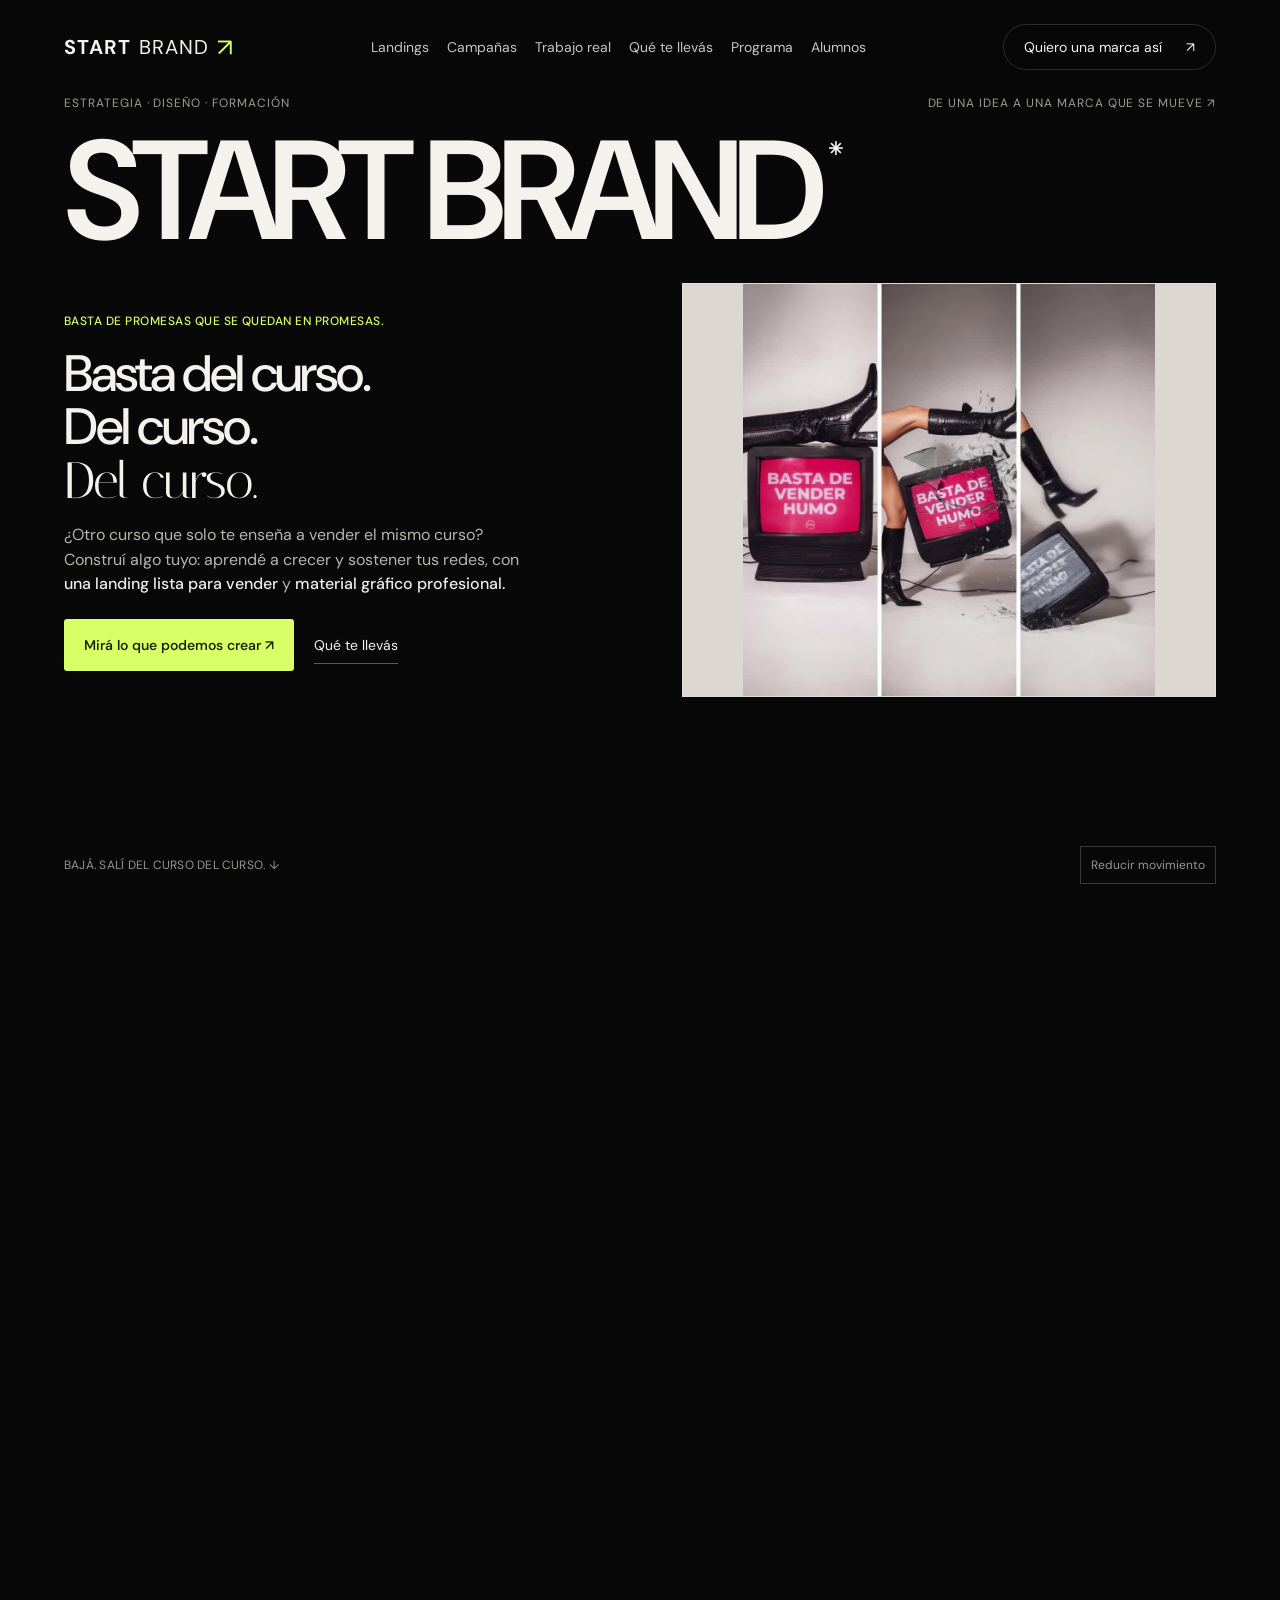
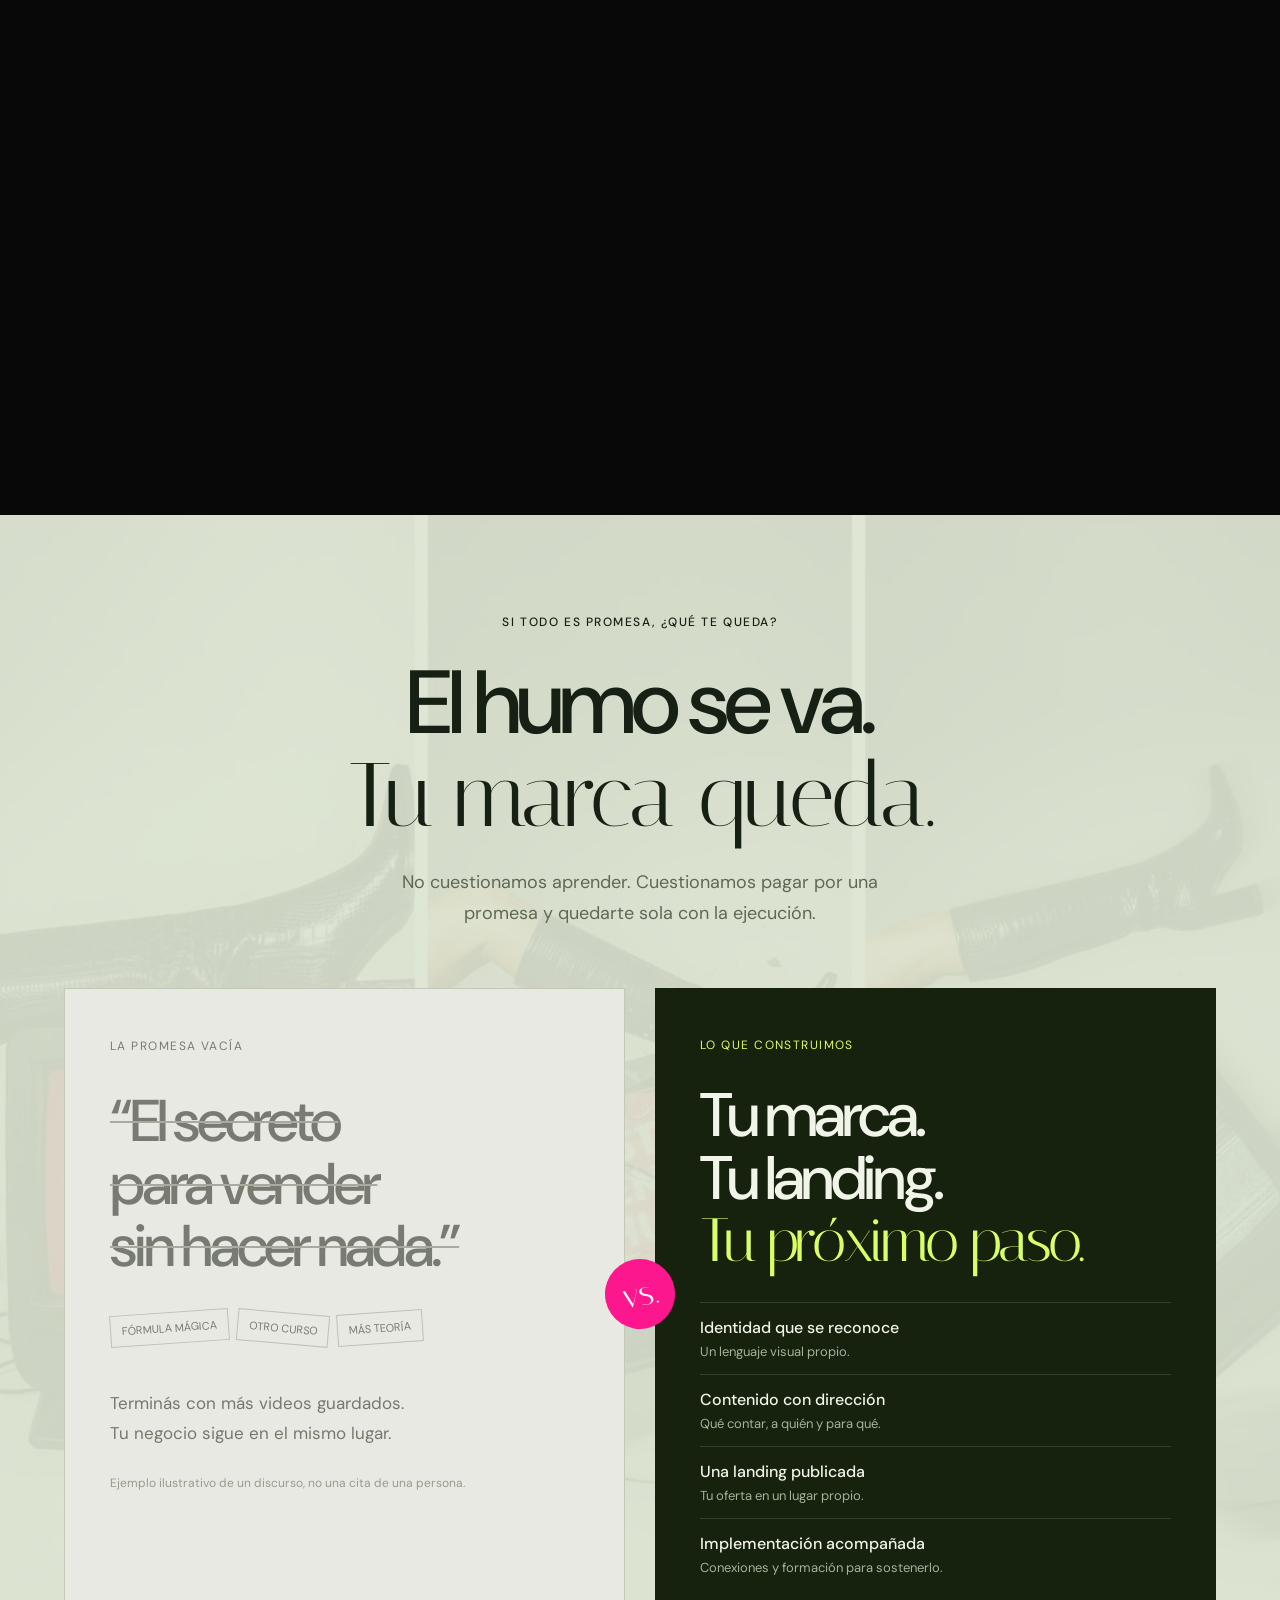
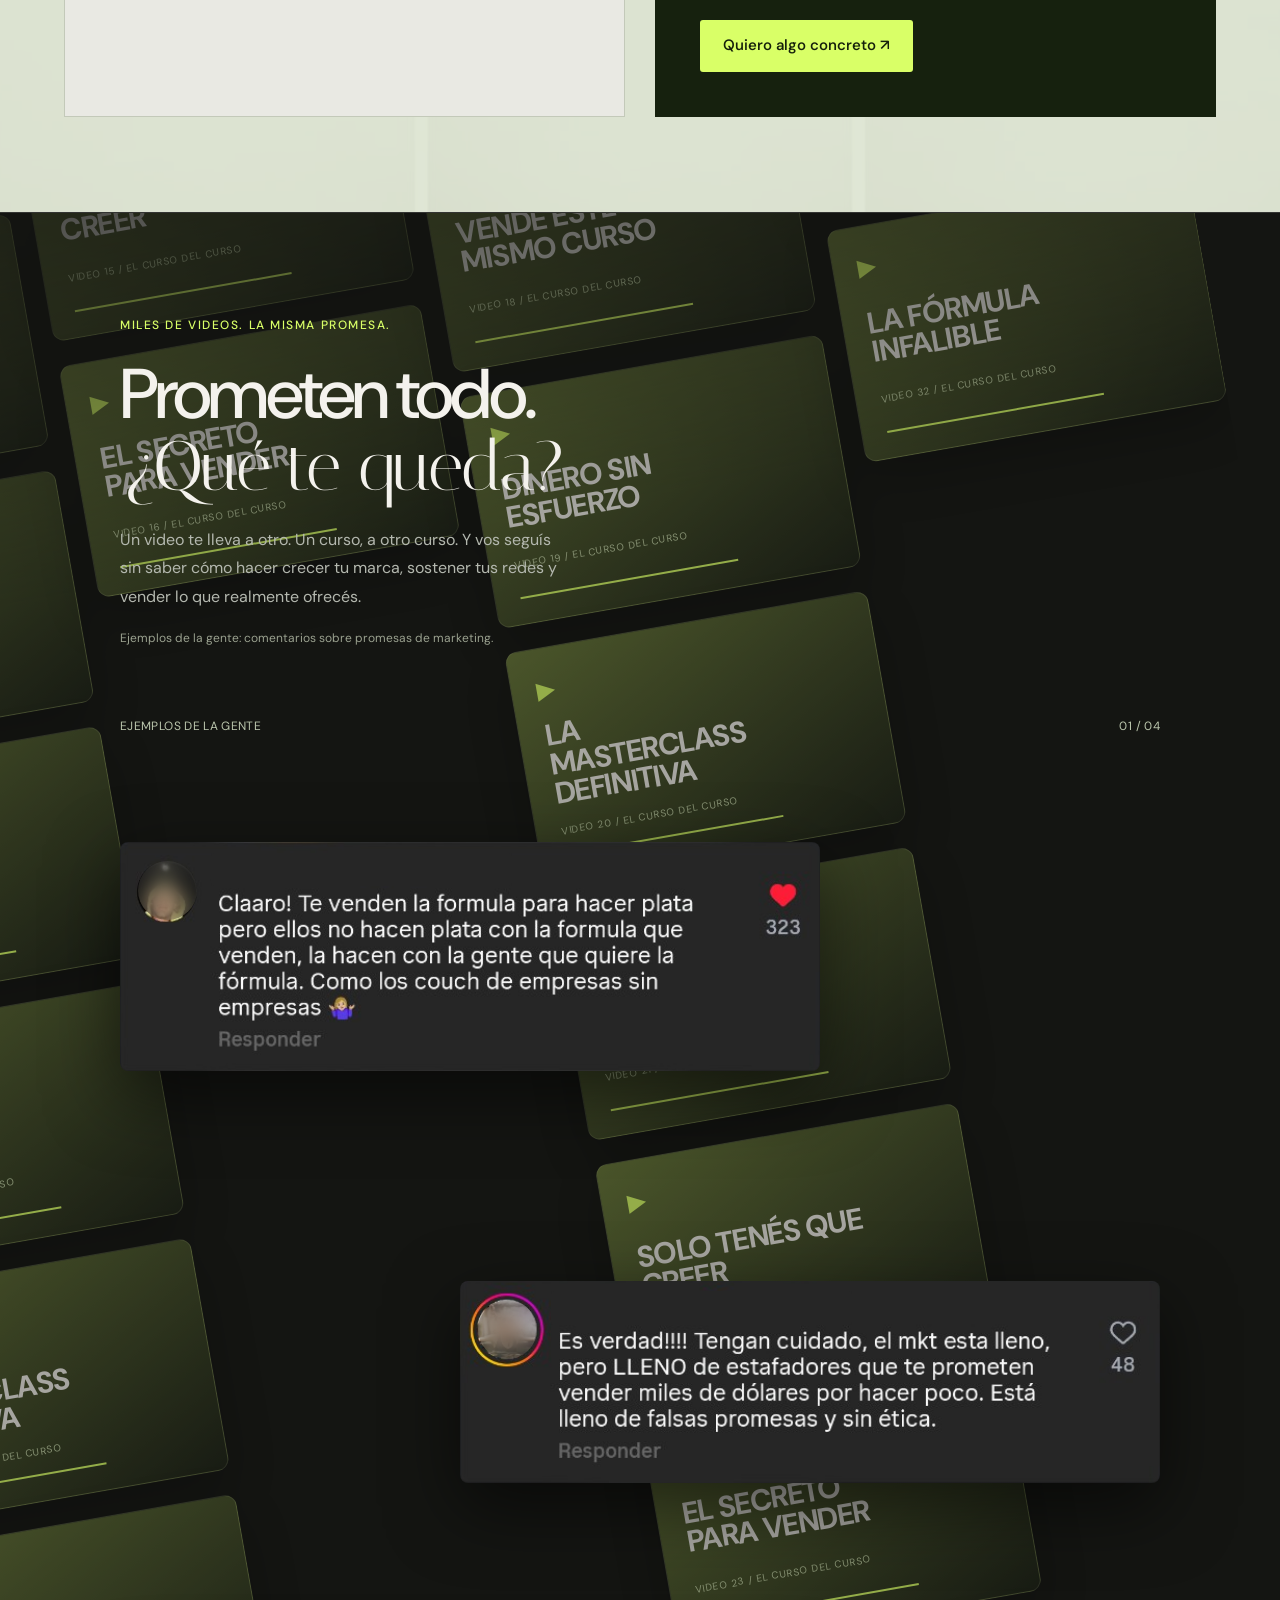
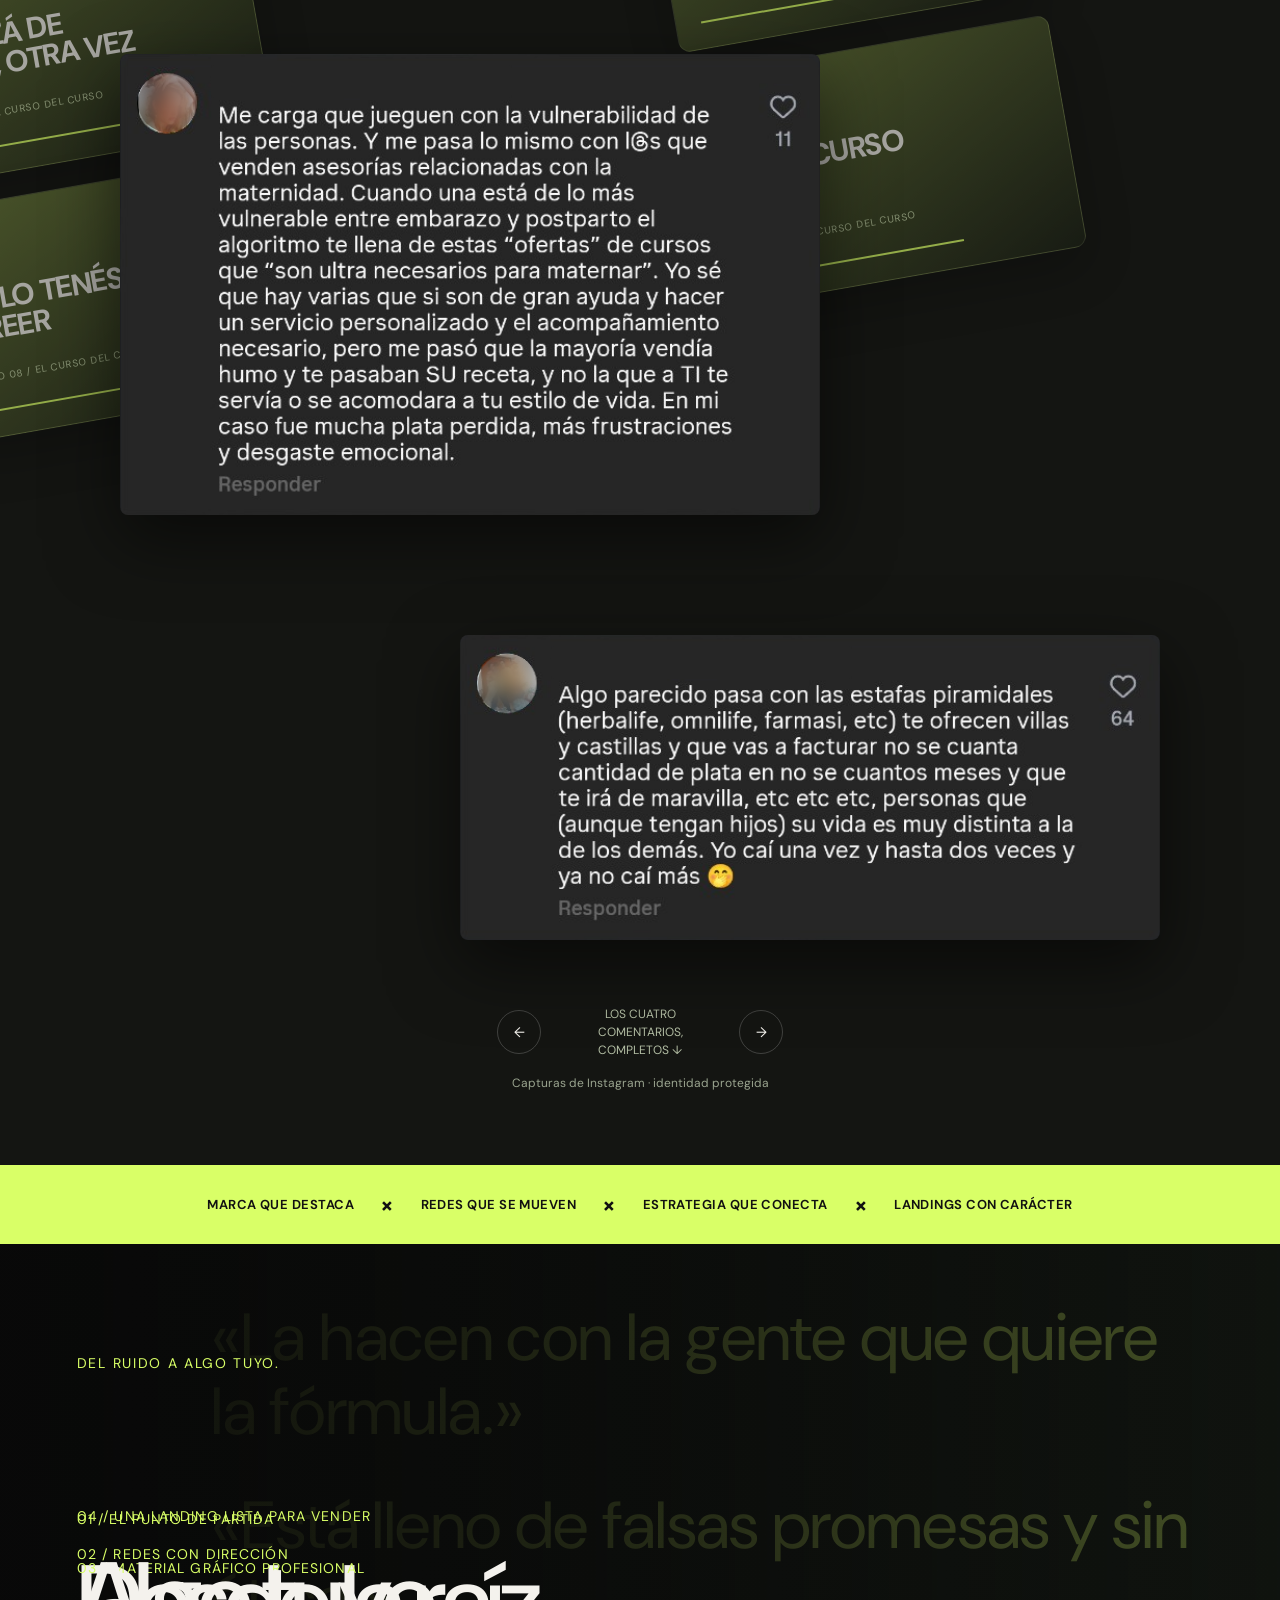
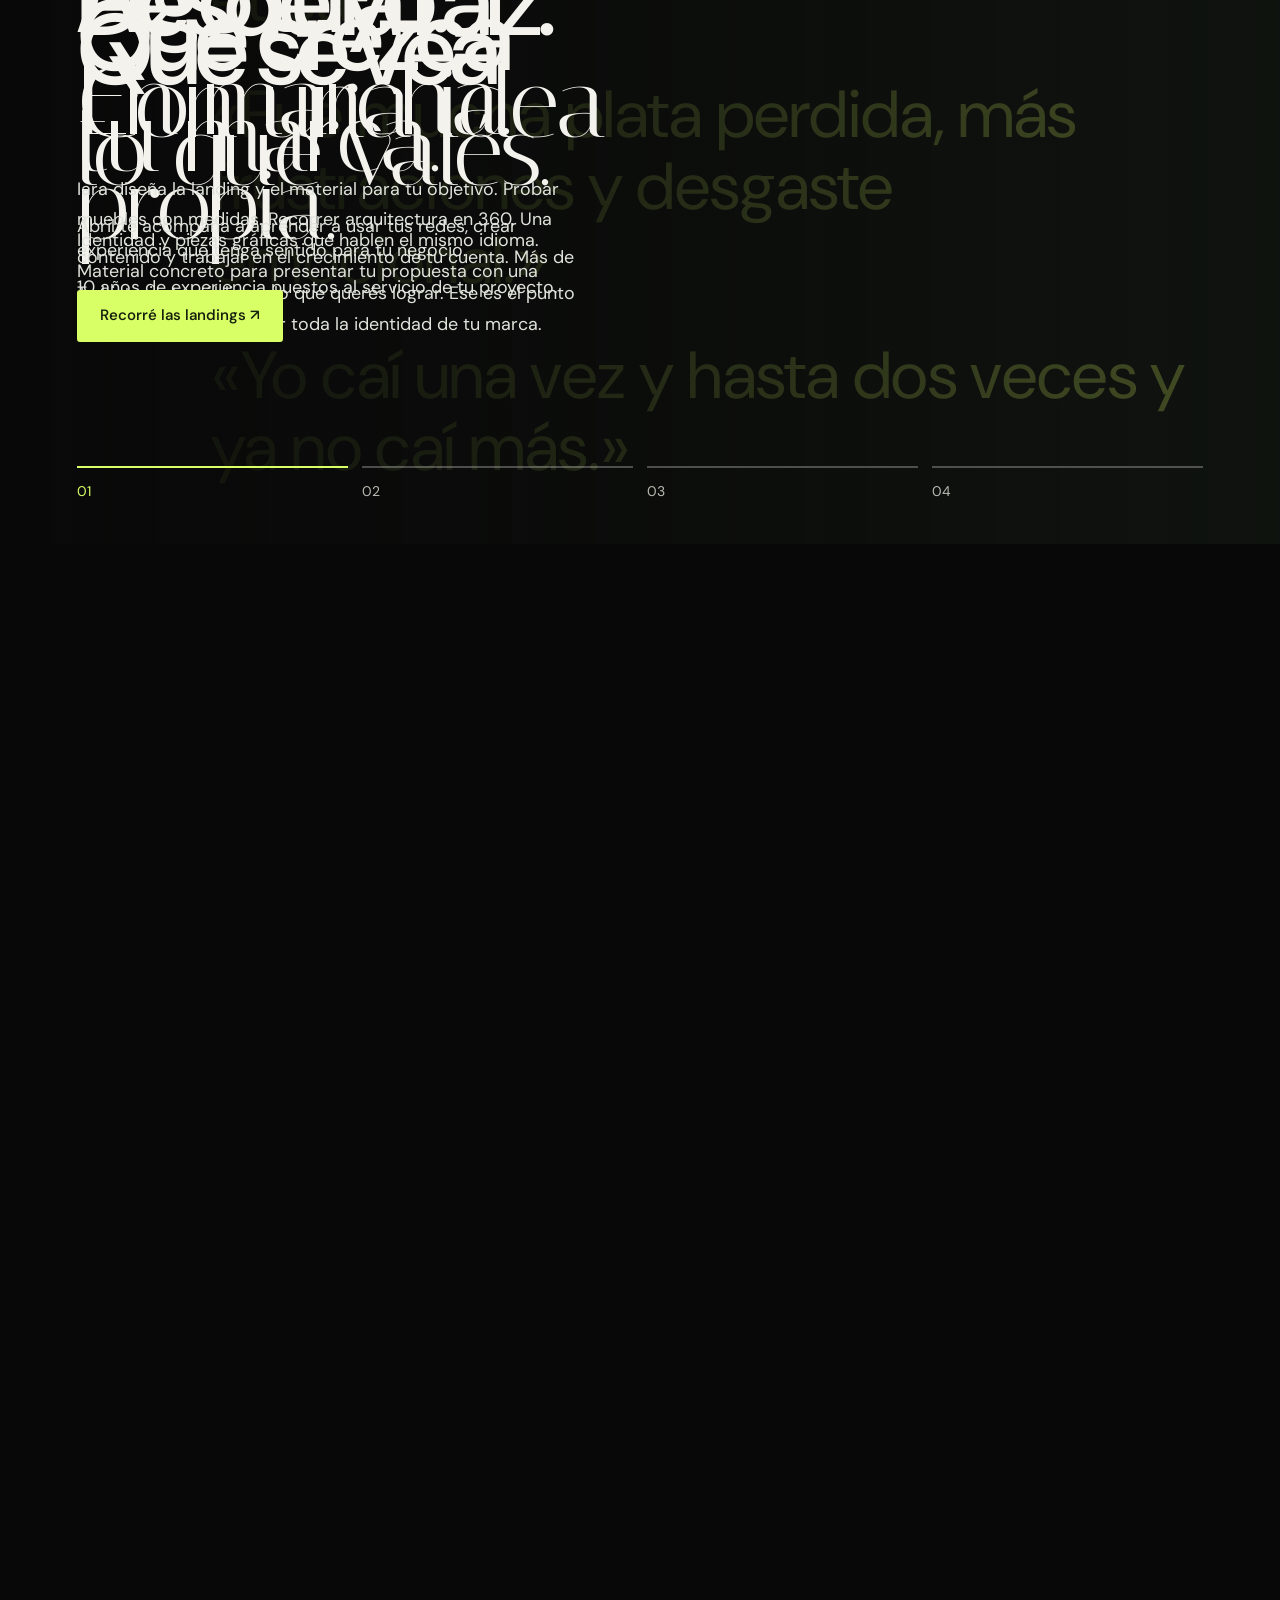
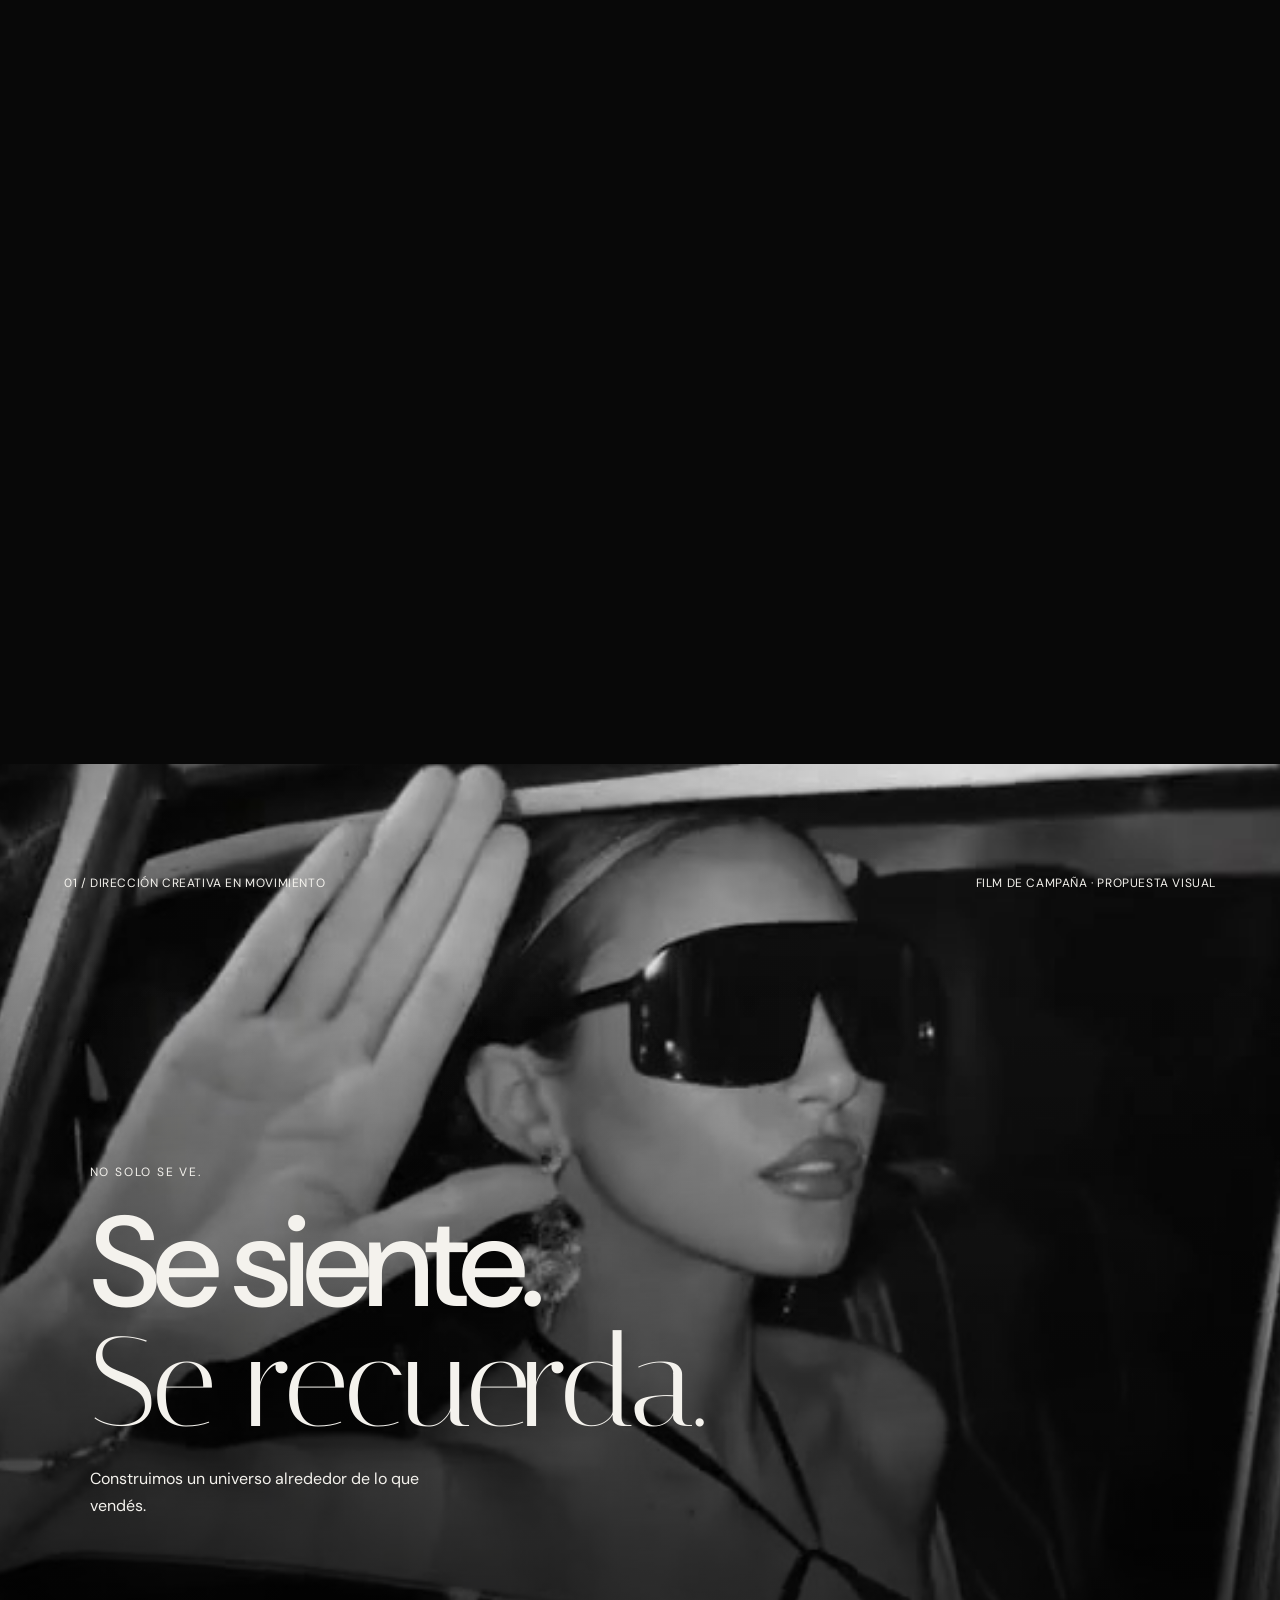
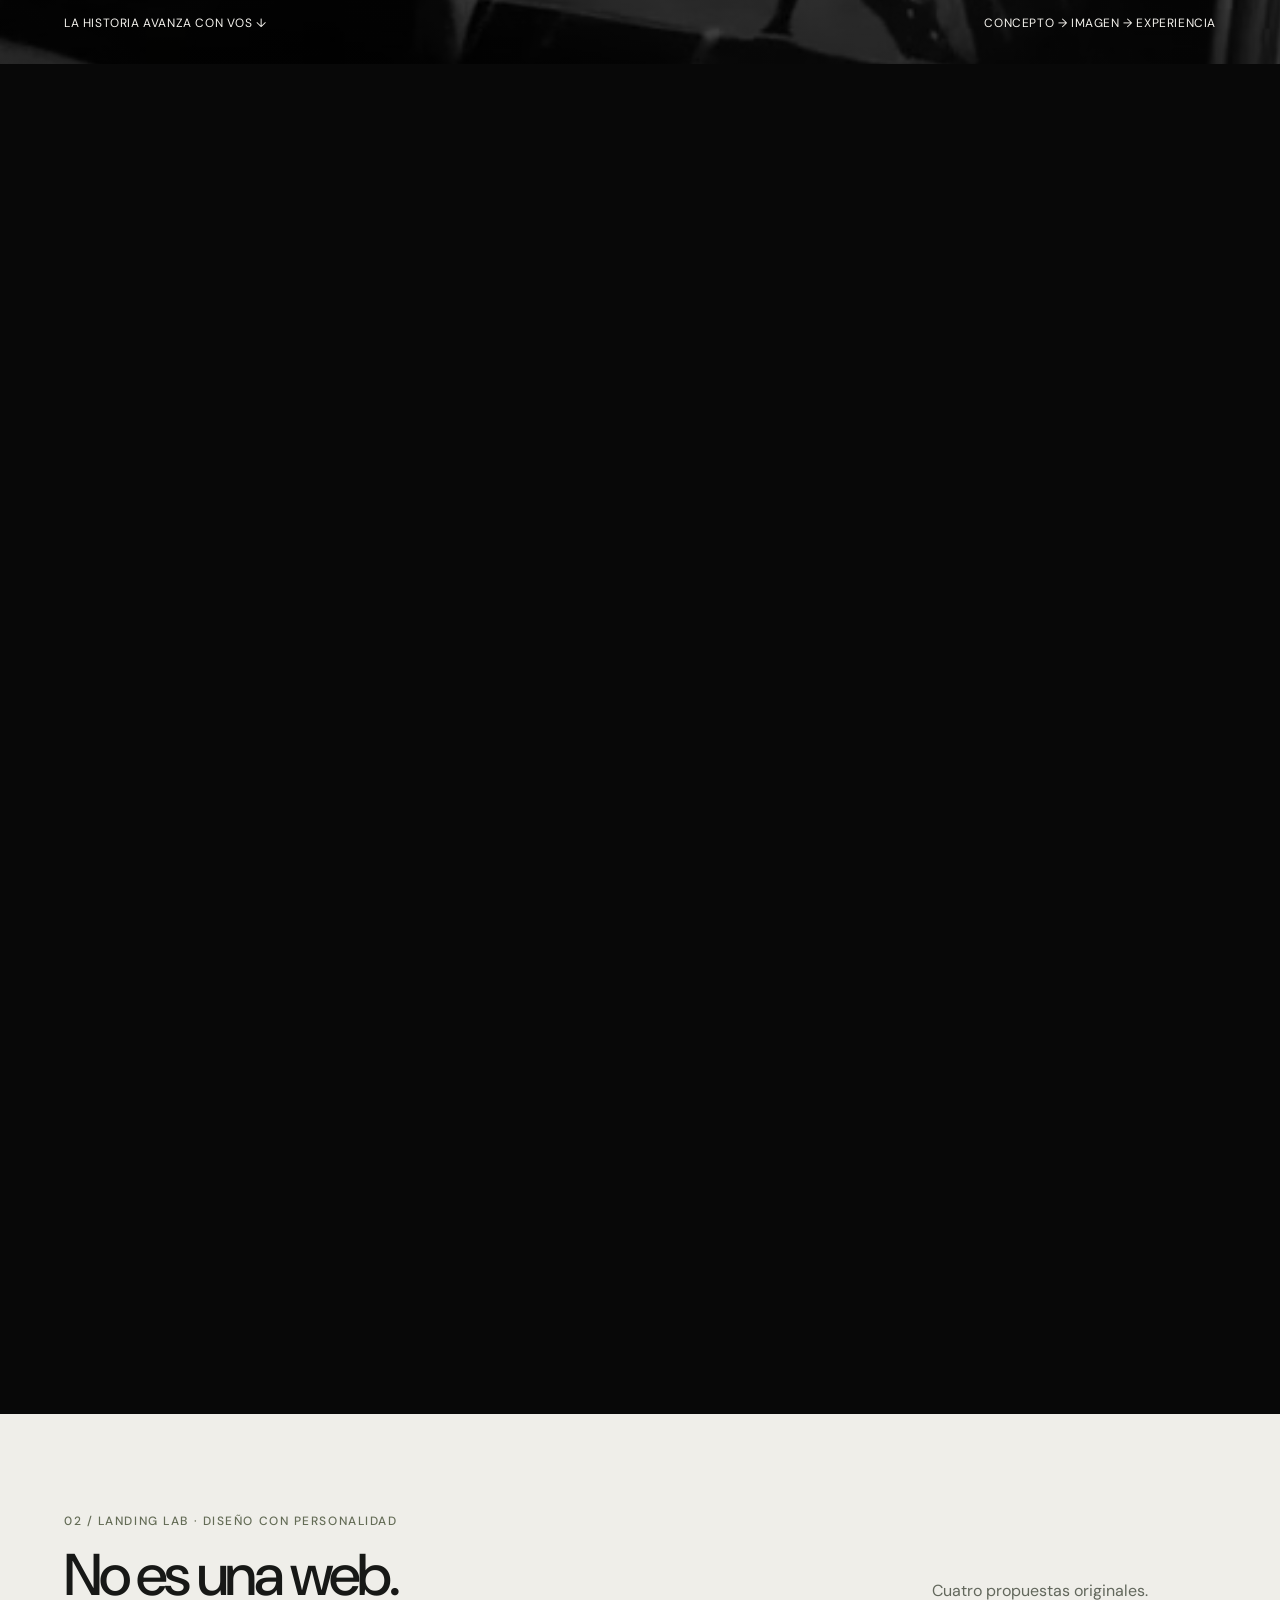
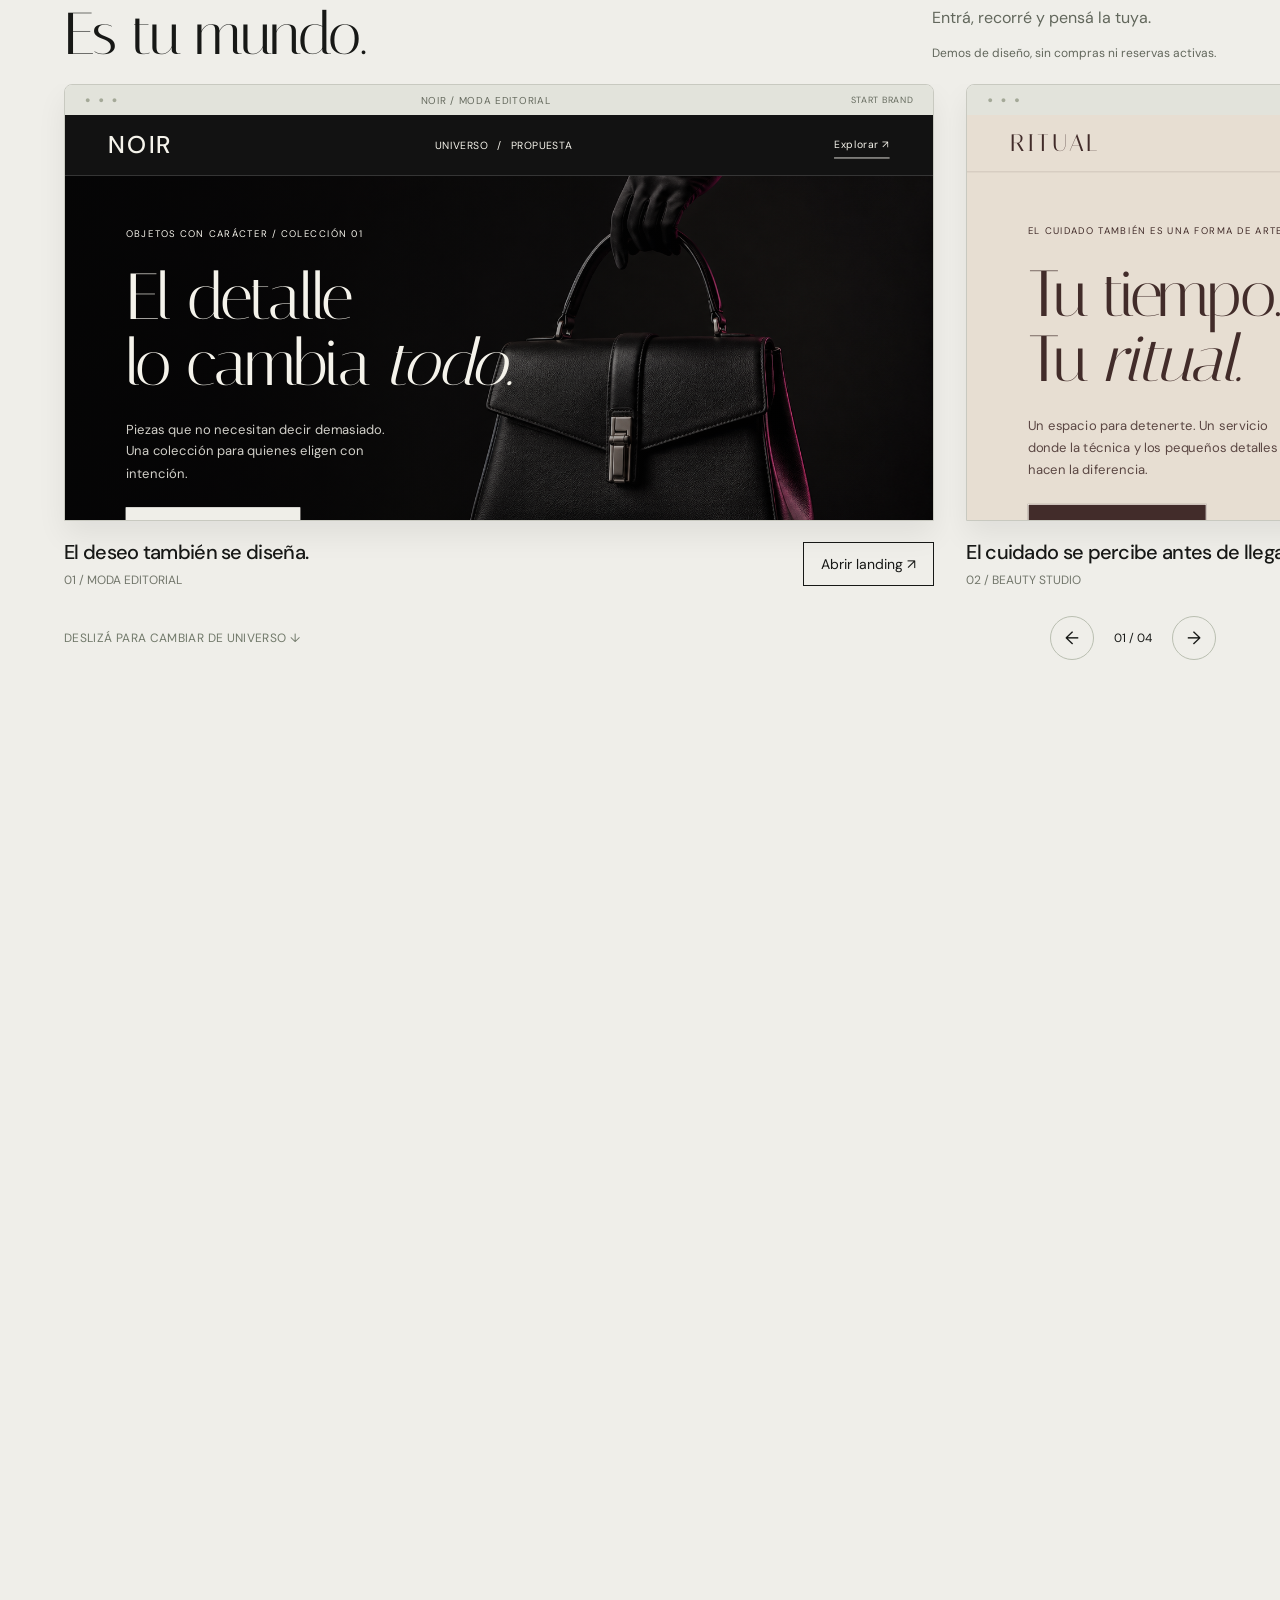
==== commit 3230ec45: "Link automated program checkout from START Brand site" ====
--- a/index.html
+++ b/index.html
@@ -12,8 +12,8 @@
 </head>
 <body>
 <a class="skip" href="#diagnostico">Ir al diagnóstico</a><div aria-hidden="true" id="progress"></div>
-<header id="header"><a aria-label="START BRAND, inicio" class="logo" href="#inicio">START <span>BRAND</span> <b>↗</b></a><nav aria-label="Principal"><a href="#proyectos">Landings</a><a href="#abril-en-movimiento">Campañas</a><a href="#casos">Trabajo real</a><a href="#sistemas">Qué te llevás</a><a href="campus/">Alumnos</a></nav><a class="header-cta" href="#diagnostico">Quiero una marca así <span>↗</span></a><button aria-controls="mobile-nav" aria-expanded="false" class="menu-toggle">Menú +</button></header>
-<nav aria-label="Móvil" hidden="" id="mobile-nav"><a href="#proyectos">Landings originales</a><a href="#abril-en-movimiento">Campañas</a><a href="#casos">Trabajo real</a><a href="#sistemas">Qué te llevás</a><a href="#nosotras">Nosotras</a><a href="#diagnostico">Mi diagnóstico</a><a href="campus/">Campus alumnos</a></nav>
+<header id="header"><a aria-label="START BRAND, inicio" class="logo" href="#inicio">START <span>BRAND</span> <b>↗</b></a><nav aria-label="Principal"><a href="#proyectos">Landings</a><a href="#abril-en-movimiento">Campañas</a><a href="#casos">Trabajo real</a><a href="#sistemas">Qué te llevás</a><a href="campus/comprar.html">Programa</a><a href="campus/">Alumnos</a></nav><a class="header-cta" href="#diagnostico">Quiero una marca así <span>↗</span></a><button aria-controls="mobile-nav" aria-expanded="false" class="menu-toggle">Menú +</button></header>
+<nav aria-label="Móvil" hidden="" id="mobile-nav"><a href="#proyectos">Landings originales</a><a href="#abril-en-movimiento">Campañas</a><a href="#casos">Trabajo real</a><a href="#sistemas">Qué te llevás</a><a href="#nosotras">Nosotras</a><a href="#diagnostico">Mi diagnóstico</a><a href="campus/comprar.html">Comprar programa</a><a href="campus/">Campus alumnos</a></nav>
 <main>
 <section class="start-hero" id="inicio">
 <div class="start-pin">
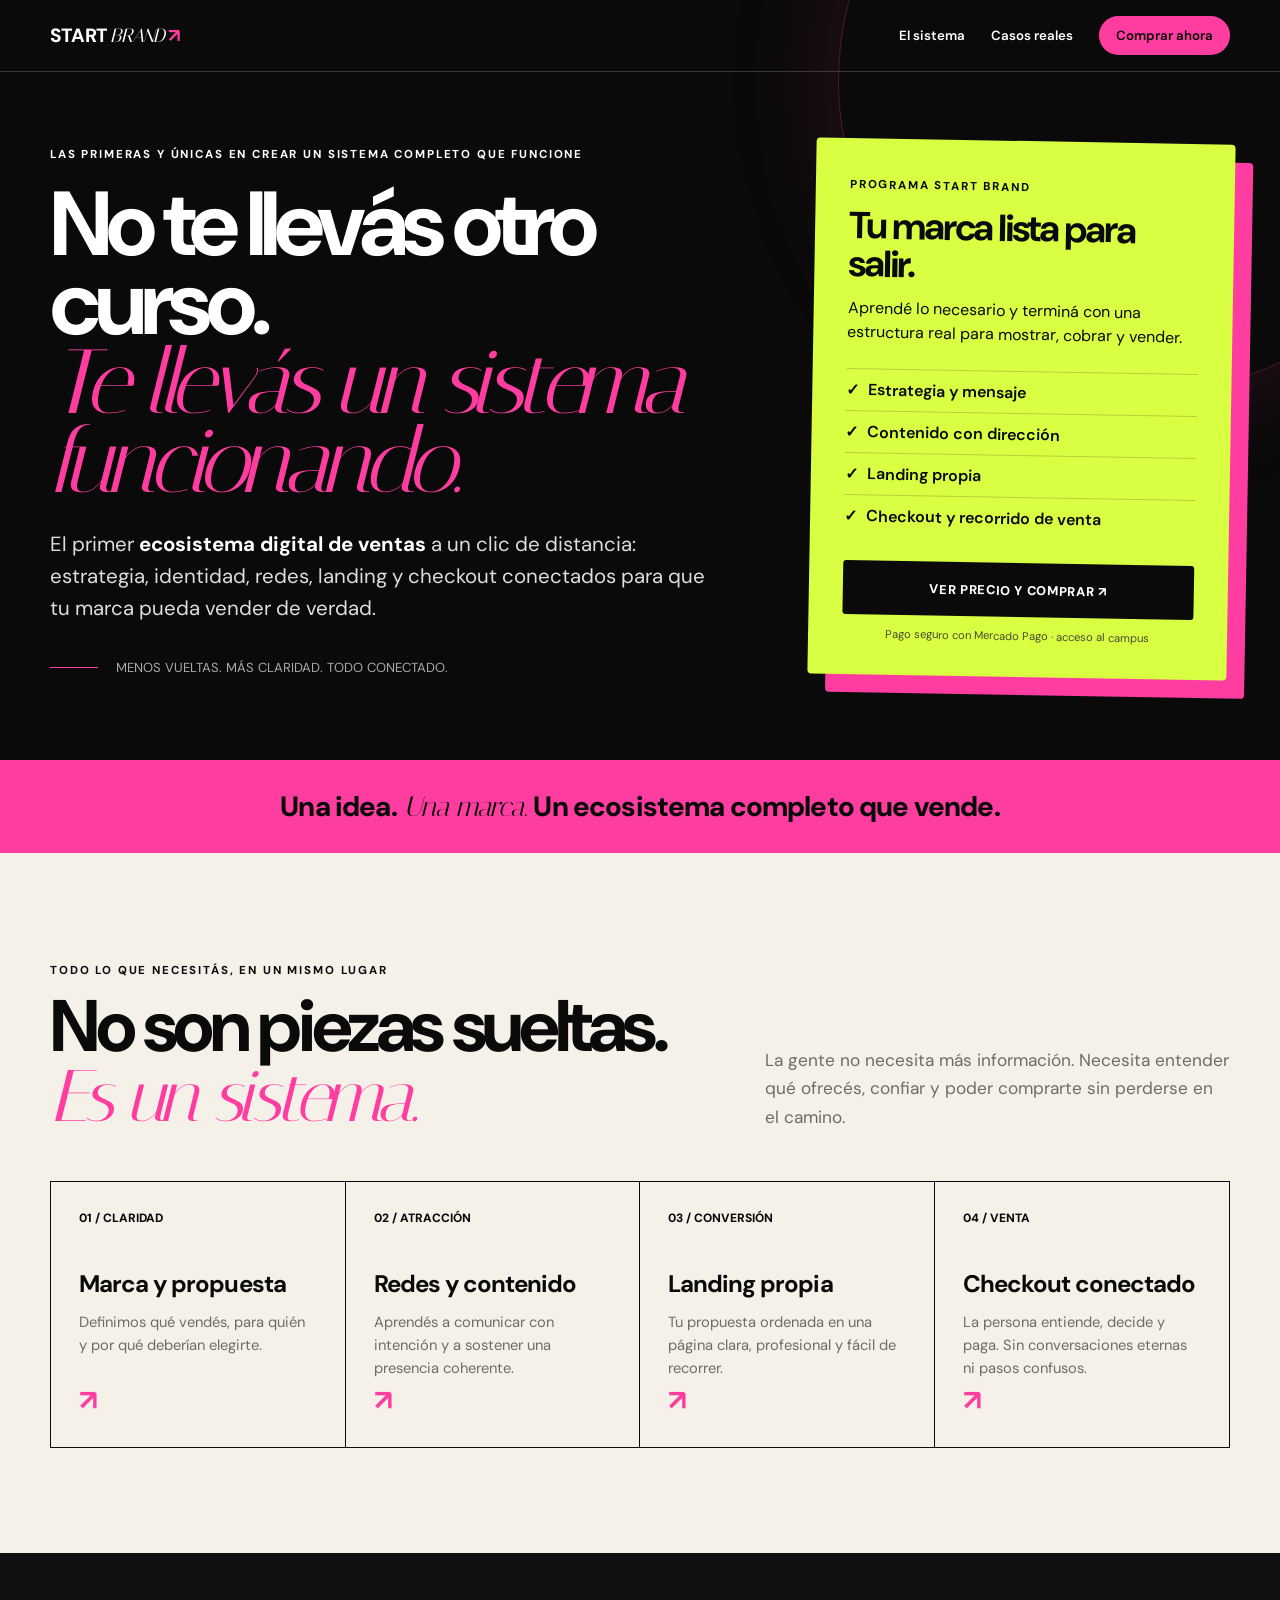
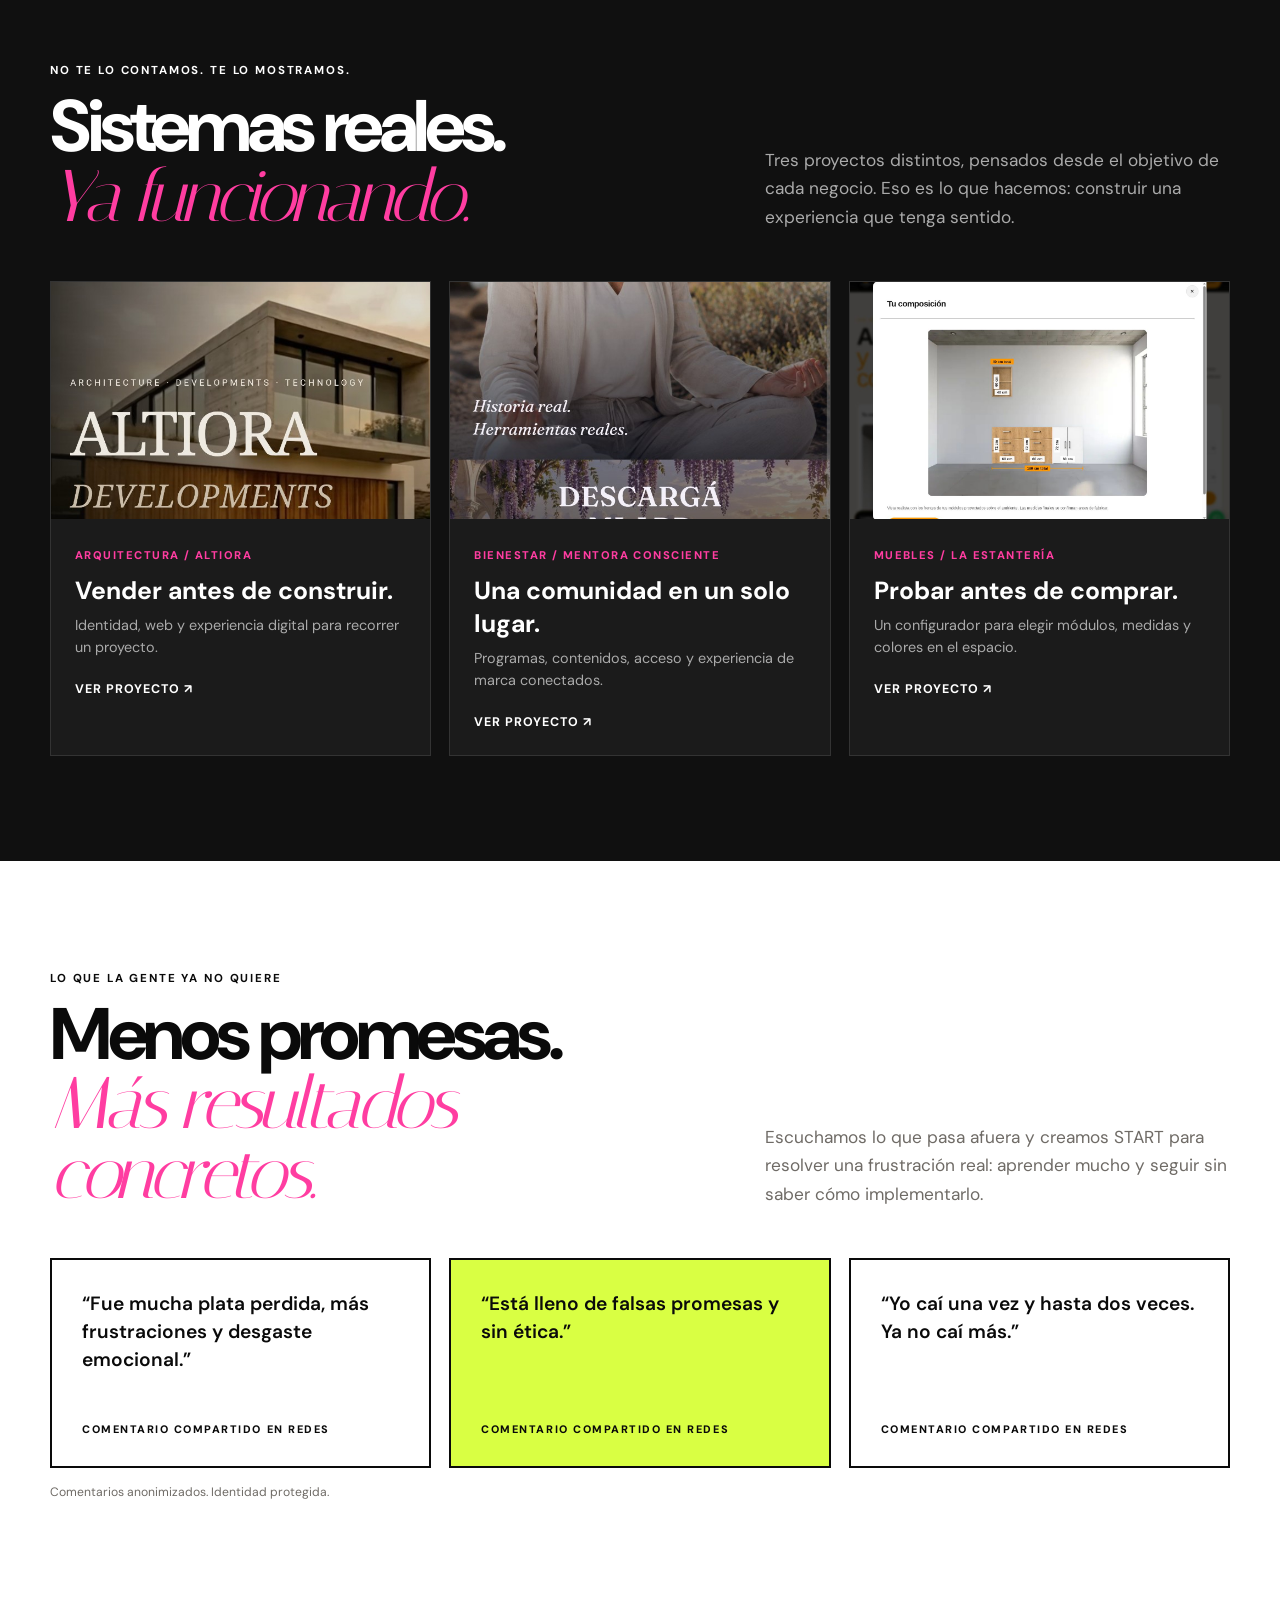
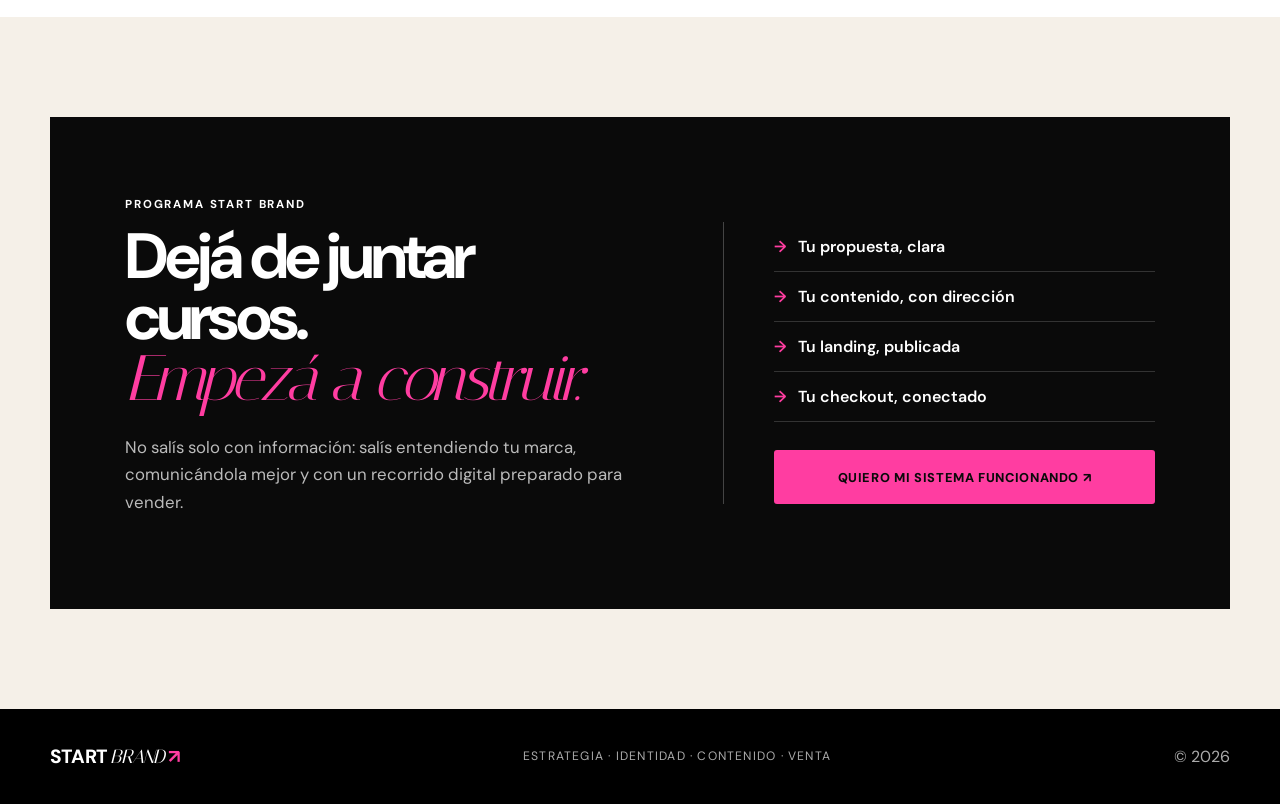
==== commit 4928abc8: "Simplify START landing and move checkout above fold" ====
--- a/index.html
+++ b/index.html
@@ -1,48 +1,39 @@
-<!DOCTYPE html>
-
+<!doctype html>
 <html lang="es">
 <head>
-<meta charset="utf-8"/><meta content="width=device-width,initial-scale=1,viewport-fit=cover" name="viewport"/><meta content="#080808" name="theme-color"/>
-<title>START BRAND — Menos humo. Más marca.</title>
-<meta content="Una marca que destaque, redes que se muevan, estrategia y una landing propia. Explorá las propuestas y los proyectos de START BRAND, Iara Valentino y Abril Duhalde." name="description"/>
-<link href="https://fonts.googleapis.com" rel="preconnect"/><link crossorigin="" href="https://fonts.gstatic.com" rel="preconnect"/>
-<link href="https://fonts.googleapis.com/css2?family=DM+Sans:wght@400;450;500;550;600;650;700&amp;family=Italiana&amp;display=swap" rel="stylesheet"/>
-<link href="brand.css?v=13" rel="stylesheet"/><link href="showcase.css?v=13" rel="stylesheet"/><link href="editorial.css?v=13" rel="stylesheet"/>
-<link href="start.css?v=13" rel="stylesheet"/><link href="scroll-story.css?v=13" rel="stylesheet"/>
+  <meta charset="utf-8">
+  <meta name="viewport" content="width=device-width,initial-scale=1,viewport-fit=cover">
+  <meta name="theme-color" content="#090909">
+  <meta name="description" content="START BRAND crea tu ecosistema digital de ventas: estrategia, identidad, contenido, landing y checkout conectados.">
+  <title>START BRAND — Tu sistema de ventas funcionando</title>
+  <link rel="preconnect" href="https://fonts.googleapis.com">
+  <link rel="preconnect" href="https://fonts.gstatic.com" crossorigin>
+  <link href="https://fonts.googleapis.com/css2?family=DM+Sans:wght@400;500;600;700&family=Italiana&display=swap" rel="stylesheet">
+  <style>
+    :root{--ink:#0a0a0a;--paper:#f5f0e8;--pink:#ff3da1;--acid:#d9ff43;--white:#fff;--muted:#6f6b66;--line:rgba(10,10,10,.14)}
+    *{box-sizing:border-box}html{scroll-behavior:smooth}body{margin:0;background:var(--paper);color:var(--ink);font-family:"DM Sans",sans-serif;-webkit-font-smoothing:antialiased}a{color:inherit}img{display:block;width:100%}.wrap{width:min(1180px,calc(100% - 40px));margin:auto}.eyebrow{font-size:.72rem;font-weight:700;letter-spacing:.16em;text-transform:uppercase}.logo{font-weight:800;letter-spacing:-.04em;text-decoration:none;font-size:1.2rem}.logo span{font-family:"Italiana",serif;font-weight:400;font-style:italic}.logo b{color:var(--pink)}
+    header{height:72px;display:flex;align-items:center;justify-content:space-between;border-bottom:1px solid rgba(255,255,255,.18);position:absolute;inset:0 0 auto;z-index:5;color:#fff;padding:0 max(24px,calc((100vw - 1180px)/2))}nav{display:flex;gap:26px;align-items:center}nav a{text-decoration:none;font-size:.83rem;font-weight:600}.nav-buy{padding:11px 17px;background:var(--pink);color:#080808;border-radius:100px}
+    .hero{min-height:760px;background:var(--ink);color:#fff;display:grid;align-items:center;padding:122px 0 64px;position:relative;overflow:hidden}.hero:before{content:"";position:absolute;width:620px;height:620px;border:1px solid rgba(255,61,161,.28);border-radius:50%;right:-180px;top:-230px;box-shadow:0 0 120px rgba(255,61,161,.13)}.hero-grid{display:grid;grid-template-columns:1.25fr .75fr;gap:64px;align-items:center;position:relative}h1,h2,h3,p{margin-top:0}.hero h1{font-size:clamp(3.2rem,7.1vw,7rem);line-height:.87;letter-spacing:-.065em;margin:22px 0 28px;max-width:850px}.hero h1 em,.section-title em{font-family:"Italiana",serif;font-weight:400;color:var(--pink)}.hero-copy>p{font-size:clamp(1.05rem,1.6vw,1.32rem);line-height:1.55;max-width:670px;color:#ddd}.hero-copy strong{color:#fff}.hero-note{display:flex;gap:18px;align-items:center;margin-top:34px;color:#aaa;font-size:.82rem}.hero-note i{width:48px;height:1px;background:var(--pink)}
+    .buy-card{background:var(--acid);color:var(--ink);padding:34px;border-radius:4px;box-shadow:18px 18px 0 var(--pink);transform:rotate(1deg)}.buy-card h2{font-size:2.35rem;line-height:1;letter-spacing:-.055em;margin:14px 0}.buy-card p{line-height:1.5}.buy-list{list-style:none;padding:0;margin:24px 0}.buy-list li{padding:10px 0;border-top:1px solid rgba(0,0,0,.18);font-weight:600}.buy-list li:before{content:"✓";margin-right:9px}.button{display:inline-flex;justify-content:center;align-items:center;min-height:54px;padding:0 24px;border-radius:3px;background:var(--pink);color:var(--ink);font-weight:800;text-decoration:none;text-transform:uppercase;letter-spacing:.05em;font-size:.8rem}.buy-card .button{width:100%;background:var(--ink);color:#fff}.micro{display:block;text-align:center;font-size:.7rem;margin-top:12px;color:#4c4b2f}
+    .manifesto{background:var(--pink);padding:28px 0}.manifesto .wrap{display:flex;align-items:center;justify-content:center;text-align:center;font-size:clamp(1.15rem,2.2vw,1.75rem);font-weight:800;letter-spacing:-.03em}.manifesto em{font-family:"Italiana",serif;font-weight:400;margin:0 .25em}section.content{padding:105px 0}.section-head{display:grid;grid-template-columns:1fr .7fr;gap:50px;align-items:end;margin-bottom:50px}.section-title{font-size:clamp(2.7rem,5.7vw,5.5rem);line-height:.94;letter-spacing:-.06em;margin:14px 0 0}.section-head>p{font-size:1.08rem;line-height:1.65;color:var(--muted);margin:0}
+    .ecosystem{display:grid;grid-template-columns:repeat(4,1fr);border:1px solid var(--ink)}.eco{padding:28px;min-height:265px;border-right:1px solid var(--ink);display:flex;flex-direction:column}.eco:last-child{border:0}.eco>span{font-size:.75rem;font-weight:800}.eco h3{font-size:1.5rem;letter-spacing:-.04em;margin:42px 0 12px}.eco p{font-size:.92rem;line-height:1.55;color:var(--muted);margin:0}.eco b{margin-top:auto;font-size:1.8rem;color:var(--pink)}
+    .proof{background:#101010;color:#fff}.proof .section-head>p{color:#aaa}.cases{display:grid;grid-template-columns:repeat(3,1fr);gap:18px}.case{background:#1b1b1b;border:1px solid #333;overflow:hidden;text-decoration:none;transition:transform .2s,border-color .2s}.case:hover{transform:translateY(-6px);border-color:var(--pink)}.case-image{aspect-ratio:16/10;overflow:hidden;background:#222}.case img{height:100%;object-fit:cover;transition:transform .5s}.case:hover img{transform:scale(1.035)}.case-copy{padding:24px}.case-copy span{color:var(--pink);font-size:.7rem;font-weight:800;letter-spacing:.13em}.case-copy h3{font-size:1.55rem;margin:10px 0 8px}.case-copy p{color:#aaa;line-height:1.5;font-size:.9rem;margin-bottom:18px}.case-copy b{font-size:.78rem;text-transform:uppercase;letter-spacing:.08em}
+    .voices{background:#fff}.voice-grid{display:grid;grid-template-columns:repeat(3,1fr);gap:18px}.voice{border:2px solid var(--ink);padding:30px;background:#fff;min-height:210px;display:flex;flex-direction:column;justify-content:space-between}.voice:nth-child(2){background:var(--acid)}.voice blockquote{font-size:1.2rem;line-height:1.45;font-weight:600;margin:0}.voice span{font-size:.68rem;font-weight:800;letter-spacing:.14em;text-transform:uppercase;margin-top:24px}.voice-note{color:var(--muted);font-size:.76rem;margin-top:16px}
+    .offer{padding:100px 0;background:var(--paper)}.offer-box{background:var(--ink);color:#fff;padding:clamp(34px,6vw,75px);display:grid;grid-template-columns:1.1fr .9fr;gap:70px;align-items:center}.offer-box h2{font-size:clamp(2.8rem,5vw,5.2rem);line-height:.95;letter-spacing:-.06em;margin:14px 0 24px}.offer-box h2 em{font-family:"Italiana",serif;color:var(--pink);font-weight:400}.offer-box p{color:#bbb;line-height:1.65;font-size:1.05rem}.offer-side{border-left:1px solid #444;padding-left:50px}.offer-side ul{list-style:none;padding:0;margin:0 0 28px}.offer-side li{padding:14px 0;border-bottom:1px solid #333;font-weight:600}.offer-side li:before{content:"→";color:var(--pink);margin-right:12px}.offer-side .button{width:100%}footer{padding:35px 0;background:#000;color:#aaa}.footer-inner{display:flex;justify-content:space-between;align-items:center}.footer-inner .logo{color:#fff}.footer-inner p{margin:0;font-size:.76rem;letter-spacing:.1em}
+    @media(max-width:900px){nav a:not(.nav-buy){display:none}.hero{min-height:auto}.hero-grid,.section-head,.offer-box{grid-template-columns:1fr}.hero-grid{gap:46px}.buy-card{max-width:560px;transform:none;box-shadow:10px 10px 0 var(--pink)}.ecosystem{grid-template-columns:1fr 1fr}.eco:nth-child(2){border-right:0}.eco:nth-child(-n+2){border-bottom:1px solid var(--ink)}.cases,.voice-grid{grid-template-columns:1fr}.case{display:grid;grid-template-columns:.9fr 1.1fr}.offer-side{border-left:0;border-top:1px solid #444;padding:35px 0 0}.offer-box{gap:20px}}
+    @media(max-width:620px){.wrap{width:min(100% - 28px,1180px)}header{padding:0 14px}.nav-buy{padding:10px 13px}.hero{padding-top:105px}.hero h1{font-size:3.25rem}.hero-note{align-items:flex-start}.buy-card{padding:25px}.manifesto{padding:22px 0}section.content,.offer{padding:72px 0}.ecosystem{grid-template-columns:1fr}.eco{border-right:0;border-bottom:1px solid var(--ink)!important;min-height:215px}.eco:last-child{border-bottom:0!important}.eco h3{margin-top:28px}.case{display:block}.voice{min-height:180px}.footer-inner{flex-direction:column;gap:15px;text-align:center}}
+  </style>
 </head>
 <body>
-<a class="skip" href="#diagnostico">Ir al diagnóstico</a><div aria-hidden="true" id="progress"></div>
-<header id="header"><a aria-label="START BRAND, inicio" class="logo" href="#inicio">START <span>BRAND</span> <b>↗</b></a><nav aria-label="Principal"><a href="#proyectos">Landings</a><a href="#abril-en-movimiento">Campañas</a><a href="#casos">Trabajo real</a><a href="#sistemas">Qué te llevás</a><a href="campus/comprar.html">Programa</a><a href="campus/">Alumnos</a></nav><a class="header-cta" href="#diagnostico">Quiero una marca así <span>↗</span></a><button aria-controls="mobile-nav" aria-expanded="false" class="menu-toggle">Menú +</button></header>
-<nav aria-label="Móvil" hidden="" id="mobile-nav"><a href="#proyectos">Landings originales</a><a href="#abril-en-movimiento">Campañas</a><a href="#casos">Trabajo real</a><a href="#sistemas">Qué te llevás</a><a href="#nosotras">Nosotras</a><a href="#diagnostico">Mi diagnóstico</a><a href="campus/comprar.html">Comprar programa</a><a href="campus/">Campus alumnos</a></nav>
-<main>
-<section class="start-hero" id="inicio">
-<div class="start-pin">
-<div class="start-topline"><span>ESTRATEGIA · DISEÑO · FORMACIÓN</span><span>DE UNA IDEA A UNA MARCA QUE SE MUEVE ↗</span></div>
-<h1>START BRAND<span>✳</span></h1>
-<div class="start-intro"><div><span class="eyebrow">BASTA DE PROMESAS QUE SE QUEDAN EN PROMESAS.</span><h2>Basta del curso.<br/>Del curso.<br/><em>Del curso.</em></h2><p>¿Otro curso que solo te enseña a vender el mismo curso? Construí algo tuyo: aprendé a crecer y sostener tus redes, con <strong>una landing lista para vender</strong> y <strong>material gráfico profesional.</strong></p><div class="actions"><a class="button pink" href="#proyectos">Mirá lo que podemos crear ↗</a><a class="text-link" href="#sistemas">Qué te llevás</a></div></div><div class="break-stage"><video aria-label="Botas pateando una televisión: basta de vender humo" autoplay="" id="vision" loop="" muted="" playsinline="" poster="assets/boots-tv.jpg" preload="auto" src="assets/boots-tv.mp4"></video><span class="creative-tag">BASTA DE VENDER HUMO</span></div></div>
-<div class="start-reveal"><span>APRENDER ES SOLO EL COMIENZO.</span><p>Que lo próximo<br/>sea <em>tu marca.</em></p><div>Una marca que destaque. Redes con dirección.<br/>Una experiencia propia para vender.</div></div>
-<div class="start-bottom"><span>BAJÁ. SALÍ DEL CURSO DEL CURSO. ↓</span><button aria-pressed="false" id="motion-toggle">Reducir movimiento</button></div>
-</div></section>
-<section class="anti-hype" id="humo"><div class="wrap"><div class="anti-heading"><span class="eyebrow">SI TODO ES PROMESA, ¿QUÉ TE QUEDA?</span><h2>El humo se va.<br/><em>Tu marca queda.</em></h2><p>No cuestionamos aprender. Cuestionamos pagar por una promesa y quedarte sola con la ejecución.</p></div><div class="comparison-visual"><article class="hype-card"><span>LA PROMESA VACÍA</span><h3>“El secreto<br/>para vender<br/>sin hacer nada.”</h3><div class="hype-labels"><span>FÓRMULA MÁGICA</span><span>OTRO CURSO</span><span>MÁS TEORÍA</span></div><p>Terminás con más videos guardados.<br/>Tu negocio sigue en el mismo lugar.</p><small>Ejemplo ilustrativo de un discurso, no una cita de una persona.</small></article><span aria-hidden="true" class="versus">vs.</span><article class="build-card"><span>LO QUE CONSTRUIMOS</span><h3>Tu marca.<br/>Tu landing.<br/><em>Tu próximo paso.</em></h3><ul><li><b>Identidad que se reconoce</b><span>Un lenguaje visual propio.</span></li><li><b>Contenido con dirección</b><span>Qué contar, a quién y para qué.</span></li><li><b>Una landing publicada</b><span>Tu oferta en un lugar propio.</span></li><li><b>Implementación acompañada</b><span>Conexiones y formación para sostenerlo.</span></li></ul><a class="button pink" href="#sistemas">Quiero algo concreto ↗</a></article></div></div></section><section class="voices" id="conversacion"><div class="voices-pin"><div aria-hidden="true" class="promise-wall"></div><div class="wrap voices-grid"><div><span class="eyebrow">MILES DE VIDEOS. LA MISMA PROMESA.</span><h2>Prometen todo.<br/><em>¿Qué te queda?</em></h2><p>Un video te lleva a otro. Un curso, a otro curso. Y vos seguís sin saber cómo hacer crecer tu marca, sostener tus redes y vender lo que realmente ofrecés.</p><small>Ejemplos de la gente: comentarios sobre promesas de marketing.</small></div><div aria-label="Opiniones compartidas" aria-roledescription="carrusel" class="voice-player"><div class="voice-top"><span>EJEMPLOS DE LA GENTE</span><span id="voice-count">01 / 04</span></div><div class="voice-viewport"><div id="voice-slides"></div></div><div class="voice-controls"><button aria-label="Comentario anterior" id="voice-prev">←</button><span class="voice-scroll-hint">LOS CUATRO COMENTARIOS, COMPLETOS ↓</span><button aria-label="Siguiente comentario" id="voice-next">→</button></div><p class="voice-caption">Capturas de Instagram · identidad protegida</p></div></div></div></section>
-<div aria-label="Marca, contenido, estrategia y landing" class="brand-ribbon"><span>MARCA QUE DESTACA</span><i>×</i><span>REDES QUE SE MUEVEN</span><i>×</i><span>ESTRATEGIA QUE CONECTA</span><i>×</i><span>LANDINGS CON CARÁCTER</span></div>
-<section aria-label="Lo que construimos con vos" class="value-story" id="propuesta"><div class="value-pin"><div aria-hidden="true" class="value-backgrounds"><div class="value-comment-background"><span>«La hacen con la gente que quiere la fórmula.»</span><span>«Está lleno de falsas promesas y sin ética.»</span><span>«Fue mucha plata perdida, más frustraciones y desgaste emocional.»</span><span>«Yo caí una vez y hasta dos veces y ya no caí más.»</span></div><img alt="" loading="lazy" src="assets/abril-editorial.png"/><img alt="" loading="lazy" src="assets/start-campaign.jpg"/><img alt="" loading="lazy" src="assets/fashion-hd.png"/></div><div class="value-shade"></div><div class="value-story-label">DEL RUIDO A ALGO TUYO.</div><div class="value-chapters"><article><span>01 / EL PUNTO DE PARTIDA</span><h2>Desde la raíz.<br/><em>Con una idea propia.</em></h2><p>Tu historia, tu público y lo que querés lograr. Ese es el punto de partida para construir toda la identidad de tu marca.</p></article><article><span>02 / REDES CON DIRECCIÓN</span><h2>Que crezca<br/><em>tu marca.</em></h2><p>Abril te acompaña a aprender a usar tus redes, crear contenido y trabajar en el crecimiento de tu cuenta. Más de 10 años de experiencia puestos al servicio de tu proyecto.</p></article><article><span>03 / MATERIAL GRÁFICO PROFESIONAL</span><h2>Que se vea<br/><em>lo que valés.</em></h2><p>Identidad y piezas gráficas que hablen el mismo idioma. Material concreto para presentar tu propuesta con una imagen profesional.</p></article><article><span>04 / UNA LANDING LISTA PARA VENDER</span><h2>Algo tuyo.<br/><em>En marcha.</em></h2><p>Iara diseña la landing y el material para tu objetivo. Probar muebles con medidas. Recorrer arquitectura en 360. Una experiencia que tenga sentido para tu negocio.</p><a class="button pink" href="#proyectos">Recorré las landings ↗</a></article></div><div aria-label="Etapas de la propuesta" class="value-pagination"><button aria-label="Ver el punto de partida">01</button><button aria-label="Ver estrategia de redes">02</button><button aria-label="Ver material gráfico">03</button><button aria-label="Ver landing lista para vender">04</button></div></div></section>
-<section class="campaign-scroll" id="universo"><div class="campaign-pin"><video aria-label="Film de campaña de anteojos con una protagonista en la ciudad" id="campaign-video" muted="" playsinline="" poster="assets/start-film.jpg" preload="metadata" src="assets/start-film.mp4"></video><div class="campaign-shade"></div><div class="campaign-label"><span>01 / DIRECCIÓN CREATIVA EN MOVIMIENTO</span><span>FILM DE CAMPAÑA · PROPUESTA VISUAL</span></div><div class="campaign-title"><span>NO SOLO SE VE.</span><h2>Se siente.<br/><em>Se recuerda.</em></h2><p>Construimos un universo alrededor de lo que vendés.</p></div><div class="campaign-bottom"><span>LA HISTORIA AVANZA CON VOS ↓</span><span>CONCEPTO → IMAGEN → EXPERIENCIA</span></div></div></section>
-<section class="landing-runway" id="proyectos"><div class="runway-pin"><div class="runway-heading wrap"><div><span class="eyebrow">02 / LANDING LAB · DISEÑO CON PERSONALIDAD</span><h2>No es una web.<br/><em>Es tu mundo.</em></h2></div><p>Cuatro propuestas originales.<br/>Entrá, recorré y pensá la tuya.<span>Demos de diseño, sin compras ni reservas activas.</span></p></div><div class="runway-window"><div class="runway-track" id="runway-track"></div></div><div class="runway-controls wrap"><span>DESLIZÁ PARA CAMBIAR DE UNIVERSO ↓</span><div><button aria-label="Landing anterior" id="runway-prev">←</button><span id="runway-count">01 / 04</span><button aria-label="Siguiente landing" id="runway-next">→</button></div></div></div></section>
-<section class="creative-studio wrap"><div class="creative-heading"><span class="eyebrow">03 / DEL CONCEPTO A TUS REDES</span><h2>Contenido que<br/><em>no pasa de largo.</em></h2><p>Tu identidad, tus piezas gráficas y tu landing hablan el mismo idioma. Aprendés cómo darle continuidad.</p></div><div class="creative-grid"><figure class="poster-piece"><img alt="Dirección gráfica de campaña con afiches editoriales de anteojos" loading="lazy" src="assets/start-campaign.jpg"/><figcaption>CAMPAÑA CONCEPTUAL / DIRECCIÓN DE ARTE</figcaption></figure></div></section>
-<section class="abril-collection wrap" id="abril-en-movimiento"><div class="split-heading"><div><span class="eyebrow">ABRIL DUHALDE / UNIVERSO DE CAMPAÑA</span><h2>Una historia.<br/><em>Muchas escenas.</em></h2></div><p>De Nueva York a Marrakech. Imagen, producto y movimiento conectados por una misma dirección creativa.</p></div><div class="marrakech-feature"><video aria-label="Abril en Marrakech con los lentes y el estuche de su campaña" controls="" loop="" muted="" playsinline="" poster="assets/abril-marrakech.jpg" preload="none" src="assets/abril-marrakech.mp4"></video><div><span class="eyebrow">MARRAKECH / LA HISTORIA SIGUE</span><h3>Una imagen<br/>que te lleva<br/><em>a otro lugar.</em></h3><p>Una campaña puede vivir en una escena, en un detalle o en una mirada.</p><a class="text-link" href="#abril-escenas">Recorré todas las piezas ↓</a></div></div><div class="motion-collection" id="abril-escenas"><figure class="motion-piece"><video aria-label="Times Square · Primer plano" controls="" loop="" muted="" playsinline="" poster="assets/abril-motion-06.jpg" preload="none" src="assets/abril-motion-06.mp4"></video><figcaption><span>01</span>Times Square · Primer plano</figcaption></figure><figure class="motion-piece"><video aria-label="Times Square · La escena" controls="" loop="" muted="" playsinline="" poster="assets/abril-motion-07.jpg" preload="none" src="assets/abril-motion-07.mp4"></video><figcaption><span>02</span>Times Square · La escena</figcaption></figure><figure class="motion-piece"><video aria-label="Times Square · En movimiento" controls="" loop="" muted="" playsinline="" poster="assets/abril-motion-09.jpg" preload="none" src="assets/abril-motion-09.mp4"></video><figcaption><span>03</span>Times Square · En movimiento</figcaption></figure><figure class="motion-piece wide"><video aria-label="Nueva York · Una pista" controls="" loop="" muted="" playsinline="" poster="assets/abril-motion-00.jpg" preload="none" src="assets/abril-motion-00.mp4"></video><figcaption><span>04</span>Nueva York · Una pista</figcaption></figure><figure class="motion-piece wide"><video aria-label="Nueva York · La mirada" controls="" loop="" muted="" playsinline="" poster="assets/abril-motion-13.jpg" preload="none" src="assets/abril-motion-13.mp4"></video><figcaption><span>05</span>Nueva York · La mirada</figcaption></figure><figure class="motion-piece"><video aria-label="Se busca · Cierre de campaña" controls="" loop="" muted="" playsinline="" poster="assets/abril-motion-01.jpg" preload="none" src="assets/abril-motion-01.mp4"></video><figcaption><span>06</span>Se busca · Cierre de campaña</figcaption></figure><figure class="motion-piece"><video aria-label="Transparencias · Producto" controls="" loop="" muted="" playsinline="" poster="assets/abril-motion-11.jpg" preload="none" src="assets/abril-motion-11.mp4"></video><figcaption><span>07</span>Transparencias · Producto</figcaption></figure><figure class="motion-piece"><video aria-label="Fashion emergency · La vitrina" controls="" loop="" muted="" playsinline="" poster="assets/abril-motion-05.jpg" preload="none" src="assets/abril-motion-05.mp4"></video><figcaption><span>08</span>Fashion emergency · La vitrina</figcaption></figure></div><div class="campaign-photo-heading"><span class="eyebrow">IMAGEN FIJA / EL MISMO UNIVERSO</span><h3>La historia también<br/><em>vive en una foto.</em></h3></div><div class="campaign-photo-grid"><figure><img alt="La ciudad como escenario · campaña de Abril" loading="lazy" src="assets/abril-photo-01.jpg"/><figcaption>La ciudad como escenario</figcaption></figure><figure><img alt="La campaña en la calle · campaña de Abril" loading="lazy" src="assets/abril-photo-02.jpg"/><figcaption>La campaña en la calle</figcaption></figure><figure><img alt="Un instante de la historia · campaña de Abril" loading="lazy" src="assets/abril-photo-05.jpg"/><figcaption>Un instante de la historia</figcaption></figure><figure><img alt="El producto protagonista · campaña de Abril" loading="lazy" src="assets/abril-photo-06.jpg"/><figcaption>El producto protagonista</figcaption></figure></div></section><section class="proof-section" id="casos"><div class="wrap"><span class="eyebrow">PERSONAS. PROYECTOS. PRESENCIA REAL.</span><div class="split-heading"><h2>Menos decir.<br/><em>Más mostrar.</em></h2><p>Una comunidad, una web, un universo visual. Estas son algunas de las piezas que respaldan nuestra experiencia.</p></div><article class="social-case"><div class="social-story"><span class="project-kind">01 / MARCA PERSONAL · ABRIL DUHALDE</span><h3>No es solo<br/>un perfil.<br/><em>Es presencia.</em></h3><p>Más de 10 años de experiencia en imagen, comunicación y creación de contenido. Abril te acompaña a encontrar tu voz, planificar tus publicaciones y aprender a hacer crecer y sostener tu cuenta.</p><a class="text-link" href="https://www.instagram.com/abruduhalde/" rel="noopener noreferrer" target="_blank">Conocé a Abril en Instagram ↗</a></div><div class="social-wall"><button class="phone-shot main-phone" data-proof="abril-profile.png" data-proof-title="Perfil de Abril Duhalde — captura aportada"><img alt="Perfil de Abril Duhalde" loading="lazy" src="assets/abril-profile.png"/></button><div class="post-stack"><button class="post-photo tv-photo" data-proof="abril-post.png" data-proof-title="Abril en televisión"><img alt="Publicación de Abril en un estudio de televisión" loading="lazy" src="assets/abril-post.png"/><span>TV / CONTENIDO</span></button><button class="post-photo editorial-photo" data-proof="abril-editorial.png" data-proof-title="Editorial de moda — publicación compartida"><img alt="Editorial de moda de Abril con vestido negro y rosas" loading="lazy" src="assets/abril-editorial.png"/><span>MODA / IDENTIDAD</span></button></div></div></article><div class="custom-cases"><article class="immersive-case" id="altiora"><div class="case-media"><video aria-label="Visualización arquitectónica de Altiora" autoplay="" loop="" muted="" playsinline="" poster="assets/altiora-walkthrough.jpg" preload="metadata" src="assets/altiora-walkthrough.mp4"></video></div><div class="case-copy"><span class="eyebrow">ARQUITECTURA / ALTIORA</span><h3>Antes de construir.<br/><em>Poder recorrerlo.</em></h3><p>El objetivo: que una persona pueda imaginarse dentro del proyecto. Iara creó una experiencia con un recorrido 360 para explorar los espacios, además de la identidad visual y la web.</p><a class="button pink" href="https://altiora-developments-web.pages.dev/" rel="noopener noreferrer" target="_blank">Explorá Altiora ↗</a></div></article><article class="immersive-case furniture-case" id="estanteria"><div class="case-media"><video aria-label="Demo del configurador de La Estantería" autoplay="" loop="" muted="" playsinline="" poster="assets/furniture-demo.jpg" preload="metadata" src="assets/furniture-demo.mp4"></video></div><div class="case-copy"><span class="eyebrow">MUEBLES / LA ESTANTERÍA</span><h3>¿Cómo queda<br/><em>en tu espacio?</em></h3><p>Para elegir muebles, una foto no alcanza. Iara pensó una demo para probar módulos y colores en un ambiente, con sus medidas. Una herramienta que ayuda a decidir y convierte la web en parte de la experiencia.</p><a class="button pink" href="https://la-estanteria-va.pages.dev/#armador" rel="noopener noreferrer" target="_blank">Probá el configurador ↗</a></div></article></div></div></section>
-
-<section class="before-after wrap"><div class="split-heading"><h2>La diferencia<br/><em>también se ve.</em></h2><p>La misma oferta. Dos maneras de presentarla.<small>Comparación conceptual, no un antes y después de un cliente.</small></p></div><div class="before-after-grid"><article class="before-brand"><span class="compare-label">SIN DIRECCIÓN</span><div class="generic-preview"><b>TU NEGOCIO</b><div>¡Bienvenidos!</div><p>Vendemos productos de excelente calidad.<br/>Consultanos por mensaje.</p><span>INFO</span></div><div aria-hidden="true" class="generic-feed"><span>OFERTA</span><span>Hola!</span><span>SALE</span><span>NOVEDAD</span><span>Promo</span><span>★</span></div><p>Muchos estilos. Mensaje difuso.<br/>Todo depende de explicar por chat.</p></article><article class="after-brand"><span class="compare-label">CON UNA DIRECCIÓN DE MARCA</span><div class="intentional-preview"><img alt="Ejemplo de una dirección visual editorial consistente" loading="lazy" src="assets/fashion-hd.png"/><span>NOIR / OBJETOS CON CARÁCTER</span><strong>Deseo.<br/>En cada detalle.</strong></div><div aria-hidden="true" class="intentional-feed"><span>THE<br/>DETAIL</span><span>NOIR<br/>OBJECTS</span><span>LESS.<br/>BUT BETTER.</span></div><p>Identidad reconocible. Una propuesta clara.<br/>Del contenido a una acción concreta.</p></article></div></section>
-<section class="systems wrap" id="sistemas"><div class="eyebrow">UNA PROPUESTA INTEGRAL / START BRAND</div><div class="split-heading"><h2>Tu próximo paso,<br/><em>bien construido.</em></h2><p>El alcance se define según tu punto de partida y tus objetivos. Con entregables claros desde el inicio.</p></div><div class="plans">
-<article class="plan featured" id="plan-escala"><span class="plan-number">MARCA + FORMACIÓN + CONTENIDO + VENTA</span><h3>START Integral.</h3><div class="plan-price">$750.000 <small>ARS · orientativo</small></div><p class="plan-for">Para conectar tu posicionamiento, tus redes y el recorrido de venta. Con implementación y acompañamiento.</p><div class="plan-outcome">Aprendés a hacerlo.<br/>Te llevás todo en marcha.</div><ul><li><b>Landing + posicionamiento</b><span>Propuesta de valor, mensaje y una experiencia propia.</span></li><li><b>Estrategia para crecer y sostener tus redes</b><span>Aprendé a planificar contenido, comunicar tu oferta y dar continuidad a tu presencia.</span></li><li><b>Material gráfico profesional</b><span>Piezas alineadas a tu identidad. Los formatos y la cantidad se acuerdan en la propuesta.</span></li><li><b>Checkout + embudo + ManyChat</b><span>Integración de pago, recorrido de venta y configuración inicial de automatizaciones.</span></li><li><b>Tres sesiones 1 a 1 + mini curso</b><span>Implementación acompañada y formación para sostener lo que construimos.</span></li></ul><p class="plan-exclusions">Las suscripciones externas, comisiones de pago e inversión publicitaria se abonan aparte. La gestión mensual de redes se acuerda por separado.</p><a class="button pink" data-interest="ecosistema" href="#contacto">Quiero todo conectado ↗</a><small>El curso acompaña al sistema. No lo reemplaza.</small></article>
-</div><p class="price-note">Valores orientativos de la propuesta base. Se ajustan según personalización, secciones, contenidos e integraciones. Definimos alcance e inversión antes de comenzar; no prometemos ventas ni una cantidad de seguidores.</p></section>
-<section class="process wrap" id="proceso"><div><span class="eyebrow">ASÍ TRABAJAMOS</span><h2>De tu idea<br/><em>a algo que funciona.</em></h2></div><ol><li><span>01</span><div><h3>Empezamos desde las raíces.</h3><p>Conocemos tu historia, tu público y el objetivo de tu negocio. De ahí nace una idea propia para tu proyecto.</p></div></li><li><span>02</span><div><h3>Creamos toda tu identidad.</h3><p>Definimos concepto, voz, universo visual y material gráfico. Cada pieza parte de la misma idea.</p></div></li><li><span>03</span><div><h3>Aprendés a crecer con Abril.</h3><p>Con más de 10 años de experiencia, Abril te acompaña en el proceso: usar tus redes, crear contenido con intención y trabajar para hacer crecer tu cuenta.</p></div></li><li><span>04</span><div><h3>Iara construye tu experiencia.</h3><p>Una landing y material pensados para lo que necesitás lograr. Como probar muebles con sus medidas en La Estantería o explorar un recorrido 360 en Altiora.</p></div></li></ol></section>
-<section class="founders" id="nosotras"><div class="wrap founders-grid"><div class="founders-photo"><img alt="Iara Valentino y Abril Duhalde, fundadoras de START BRAND" height="1536" loading="lazy" src="assets/original-3.png" width="1145"/><span>LAS PERSONAS DETRÁS DE TU PRÓXIMO PASO.</span></div><div class="founders-copy"><span class="eyebrow">START BRAND / NOSOTRAS</span><h2>Dos miradas.<br/><em>Una dirección.</em></h2><p>Unimos diseño, tecnología, imagen y comunicación. Miramos tu marca como un todo: desde cómo se presenta hasta qué pasa cuando alguien quiere comprarte.</p><div class="founder-name"><b>Iara Valentino</b><span>Identidad, dirección creativa y experiencias digitales pensadas desde el objetivo de cada negocio.</span></div><div class="founder-name"><b>Abril Duhalde</b><span>Más de 10 años de experiencia. Acompañamiento en redes, creación de contenido y crecimiento de tu cuenta.</span></div><a class="text-link" href="#diagnostico">Empecemos por tu marca ↗</a></div></div></section>
-<section class="diagnostic wrap" id="diagnostico"><div class="diagnostic-intro"><span class="eyebrow">TU MARCA, BAJO UNA NUEVA MIRADA</span><h2>¿Dónde está<br/><em>tu próximo salto?</em></h2><p>Respondé seis preguntas y descubrí qué conviene priorizar: tu presencia, tu recorrido comercial o la conexión entre ambos.</p><span class="diagnostic-note">Orientativo · sin registro · respuestas privadas en esta página</span><div class="score-card"><div><span>Tu infraestructura digital</span><b id="score-num">—</b></div><div class="score-track"><i id="score-bar"></i></div><p id="score-label">Completá el diagnóstico para ver tu resultado.</p></div></div><div class="quiz-panel"><div class="quiz-top"><span id="question-step">01 / 06</span><button id="quiz-reset" type="button">Reiniciar</button></div><div aria-hidden="true" class="quiz-progress"><i></i></div><div id="question-container"></div><div class="quiz-nav"><button disabled="" id="quiz-back">← Anterior</button><button class="button pink" disabled="" id="quiz-next">Siguiente →</button></div><div aria-live="polite" hidden="" id="quiz-result" role="status"></div></div></section>
-<section class="faq wrap"><div><span class="eyebrow">ANTES DE EMPEZAR</span><h2>Hablemos<br/><em>claro.</em></h2></div><div><details><summary>¿Necesito cambiar toda mi marca?</summary><p>No necesariamente. Primero revisamos qué ya funciona y qué necesita una mejora. El alcance puede partir de tu identidad actual.</p></details><details><summary>¿Puedo empezar solo con una landing?</summary><p>La propuesta START Integral conecta landing, marca, contenido y formación. Si necesitás otro alcance, escribinos y revisamos tu proyecto.</p></details><details><summary>¿Cómo se define la inversión?</summary><p>Según la identidad, las páginas, los contenidos y las integraciones que requiera el proyecto. El alcance y las herramientas se detallan en una propuesta antes de comenzar.</p></details><details><summary>¿Me garantizan ventas?</summary><p>Trabajamos para mejorar la claridad, la experiencia y el recorrido comercial. Las ventas también dependen de tu oferta, el tráfico y tu operación; no prometemos una cifra sin evidencia.</p></details></div></section>
-<section class="final" id="contacto"><div class="wrap"><span class="eyebrow">LA PRÓXIMA MARCA QUE DESTAQUE PUEDE SER LA TUYA.</span><h2>Que te vean.<br/><em>Que te quieran elegir.</em></h2><p>Marca. Redes. Estrategia. Landing.<br/>Dejá de imaginarlo como piezas sueltas.</p><a class="button pink" href="mailto:experienciawebdigital@gmail.com?subject=Quiero%20crear%20mi%20marca%20con%20START%20BRAND">Hablemos de mi marca ↗</a><a class="contact-email" href="mailto:experienciawebdigital@gmail.com">experienciawebdigital@gmail.com</a><button class="text-link" id="copy-email">Copiar email</button><span id="copy-status" role="status"></span><div class="final-sign">START BRAND</div></div></section>
-</main><footer class="wrap"><a class="logo" href="#inicio">START <span>BRAND</span> <b>↗</b></a><p>ESTRATEGIA. DISEÑO. SISTEMA.</p><span>© 2026 · Buenos Aires</span><a href="campus/" style="color:inherit;text-decoration:none">Campus alumnos ↗</a></footer>
-<dialog aria-labelledby="demo-dialog-label" id="demo-dialog"><div class="modal-bar"><span id="demo-dialog-label">DEMO INTERACTIVA</span><button aria-label="Cerrar demo" id="close-demo">Cerrar ✕</button></div><iframe id="demo-frame" src="about:blank" title="Demo de landing"></iframe></dialog>
-<dialog aria-labelledby="proof-title" id="proof-dialog"><div class="modal-bar"><h2 id="proof-title">Material original</h2><button aria-label="Cerrar captura" id="close-proof">Cerrar ✕</button></div><img alt="" id="proof-image"/></dialog>
-<script defer="" src="brand.js?v=13"></script><script defer="" src="showcase.js?v=13"></script><script defer="" src="start-motion.js?v=13"></script><script defer="" src="scroll-story.js?v=13"></script>
-<noscript><p class="wrap">Activá JavaScript para usar el diagnóstico interactivo. Podés recorrer nuestros servicios y propuestas sin activarlo.</p></noscript>
-<script>(function(){function c(){var b=a.contentDocument||(a.contentWindow&&a.contentWindow.document);if(b){var d=b.createElement('script');d.innerHTML="window.__CF$cv$params={r:'a3fb6833896aa353',t:'MTc5MDE4NTk4Nw=='};var a=document.createElement('script');a.src='/cdn-cgi/challenge-platform/scripts/jsd/main.js';document.getElementsByTagName('head')[0].appendChild(a);";b.getElementsByTagName('head')[0].appendChild(d)}}if(document.body){var a=document.createElement('iframe');a.height=1;a.width=1;a.style.position='absolute';a.style.top=0;a.style.left=0;a.style.border='none';a.style.visibility='hidden';document.body.appendChild(a);if('loading'!==document.readyState)c();else if(window.addEventListener)document.addEventListener('DOMContentLoaded',c);else{var e=document.onreadystatechange||function(){};document.onreadystatechange=function(b){e(b);'loading'!==document.readyState&&(document.onreadystatechange=e,c())}}}})();</script></body></html>
+  <header><a class="logo" href="#inicio">START <span>BRAND</span> <b>↗</b></a><nav aria-label="Principal"><a href="#sistema">El sistema</a><a href="#casos">Casos reales</a><a class="nav-buy" href="campus/comprar.html">Comprar ahora</a></nav></header>
+  <main>
+    <section class="hero" id="inicio"><div class="wrap hero-grid"><div class="hero-copy"><span class="eyebrow">Las primeras y únicas en crear un sistema completo que funcione</span><h1>No te llevás otro curso.<br><em>Te llevás un sistema funcionando.</em></h1><p>El primer <strong>ecosistema digital de ventas</strong> a un clic de distancia: estrategia, identidad, redes, landing y checkout conectados para que tu marca pueda vender de verdad.</p><div class="hero-note"><i></i><span>MENOS VUELTAS. MÁS CLARIDAD. TODO CONECTADO.</span></div></div><aside class="buy-card" aria-label="Comprar Programa START BRAND"><span class="eyebrow">PROGRAMA START BRAND</span><h2>Tu marca lista para salir.</h2><p>Aprendé lo necesario y terminá con una estructura real para mostrar, cobrar y vender.</p><ul class="buy-list"><li>Estrategia y mensaje</li><li>Contenido con dirección</li><li>Landing propia</li><li>Checkout y recorrido de venta</li></ul><a class="button" href="campus/comprar.html">Ver precio y comprar ↗</a><small class="micro">Pago seguro con Mercado Pago · acceso al campus</small></aside></div></section>
+    <div class="manifesto"><div class="wrap">Una idea. <em>Una marca.</em> Un ecosistema completo que vende.</div></div>
+    <section class="content wrap" id="sistema"><div class="section-head"><div><span class="eyebrow">TODO LO QUE NECESITÁS, EN UN MISMO LUGAR</span><h2 class="section-title">No son piezas sueltas.<br><em>Es un sistema.</em></h2></div><p>La gente no necesita más información. Necesita entender qué ofrecés, confiar y poder comprarte sin perderse en el camino.</p></div><div class="ecosystem"><article class="eco"><span>01 / CLARIDAD</span><h3>Marca y propuesta</h3><p>Definimos qué vendés, para quién y por qué deberían elegirte.</p><b>↗</b></article><article class="eco"><span>02 / ATRACCIÓN</span><h3>Redes y contenido</h3><p>Aprendés a comunicar con intención y a sostener una presencia coherente.</p><b>↗</b></article><article class="eco"><span>03 / CONVERSIÓN</span><h3>Landing propia</h3><p>Tu propuesta ordenada en una página clara, profesional y fácil de recorrer.</p><b>↗</b></article><article class="eco"><span>04 / VENTA</span><h3>Checkout conectado</h3><p>La persona entiende, decide y paga. Sin conversaciones eternas ni pasos confusos.</p><b>↗</b></article></div></section>
+    <section class="content proof" id="casos"><div class="wrap"><div class="section-head"><div><span class="eyebrow">NO TE LO CONTAMOS. TE LO MOSTRAMOS.</span><h2 class="section-title">Sistemas reales.<br><em>Ya funcionando.</em></h2></div><p>Tres proyectos distintos, pensados desde el objetivo de cada negocio. Eso es lo que hacemos: construir una experiencia que tenga sentido.</p></div><div class="cases"><a class="case" href="https://altiora-developments-web.pages.dev/" target="_blank" rel="noopener noreferrer"><div class="case-image"><img src="assets/altiora-web.png" alt="Página web de Altiora" loading="lazy"></div><div class="case-copy"><span>ARQUITECTURA / ALTIORA</span><h3>Vender antes de construir.</h3><p>Identidad, web y experiencia digital para recorrer un proyecto.</p><b>Ver proyecto ↗</b></div></a><a class="case" href="https://web.mentora-consciente.workers.dev/" target="_blank" rel="noopener noreferrer"><div class="case-image"><img src="assets/mentora-web.png" alt="Página web de Mentora Consciente" loading="lazy"></div><div class="case-copy"><span>BIENESTAR / MENTORA CONSCIENTE</span><h3>Una comunidad en un solo lugar.</h3><p>Programas, contenidos, acceso y experiencia de marca conectados.</p><b>Ver proyecto ↗</b></div></a><a class="case" href="https://la-estanteria-va.pages.dev/#armador" target="_blank" rel="noopener noreferrer"><div class="case-image"><img src="assets/furniture-demo.jpg" alt="Configurador digital de La Estantería" loading="lazy"></div><div class="case-copy"><span>MUEBLES / LA ESTANTERÍA</span><h3>Probar antes de comprar.</h3><p>Un configurador para elegir módulos, medidas y colores en el espacio.</p><b>Ver proyecto ↗</b></div></a></div></div></section>
+    <section class="content voices"><div class="wrap"><div class="section-head"><div><span class="eyebrow">LO QUE LA GENTE YA NO QUIERE</span><h2 class="section-title">Menos promesas.<br><em>Más resultados concretos.</em></h2></div><p>Escuchamos lo que pasa afuera y creamos START para resolver una frustración real: aprender mucho y seguir sin saber cómo implementarlo.</p></div><div class="voice-grid"><article class="voice"><blockquote>“Fue mucha plata perdida, más frustraciones y desgaste emocional.”</blockquote><span>Comentario compartido en redes</span></article><article class="voice"><blockquote>“Está lleno de falsas promesas y sin ética.”</blockquote><span>Comentario compartido en redes</span></article><article class="voice"><blockquote>“Yo caí una vez y hasta dos veces. Ya no caí más.”</blockquote><span>Comentario compartido en redes</span></article></div><p class="voice-note">Comentarios anonimizados. Identidad protegida.</p></div></section>
+    <section class="offer" id="programa"><div class="wrap offer-box"><div><span class="eyebrow">PROGRAMA START BRAND</span><h2>Dejá de juntar cursos.<br><em>Empezá a construir.</em></h2><p>No salís solo con información: salís entendiendo tu marca, comunicándola mejor y con un recorrido digital preparado para vender.</p></div><div class="offer-side"><ul><li>Tu propuesta, clara</li><li>Tu contenido, con dirección</li><li>Tu landing, publicada</li><li>Tu checkout, conectado</li></ul><a class="button" href="campus/comprar.html">Quiero mi sistema funcionando ↗</a></div></div></section>
+  </main>
+  <footer><div class="wrap footer-inner"><a class="logo" href="#inicio">START <span>BRAND</span> <b>↗</b></a><p>ESTRATEGIA · IDENTIDAD · CONTENIDO · VENTA</p><span>© 2026</span></div></footer>
+</body>
+</html>
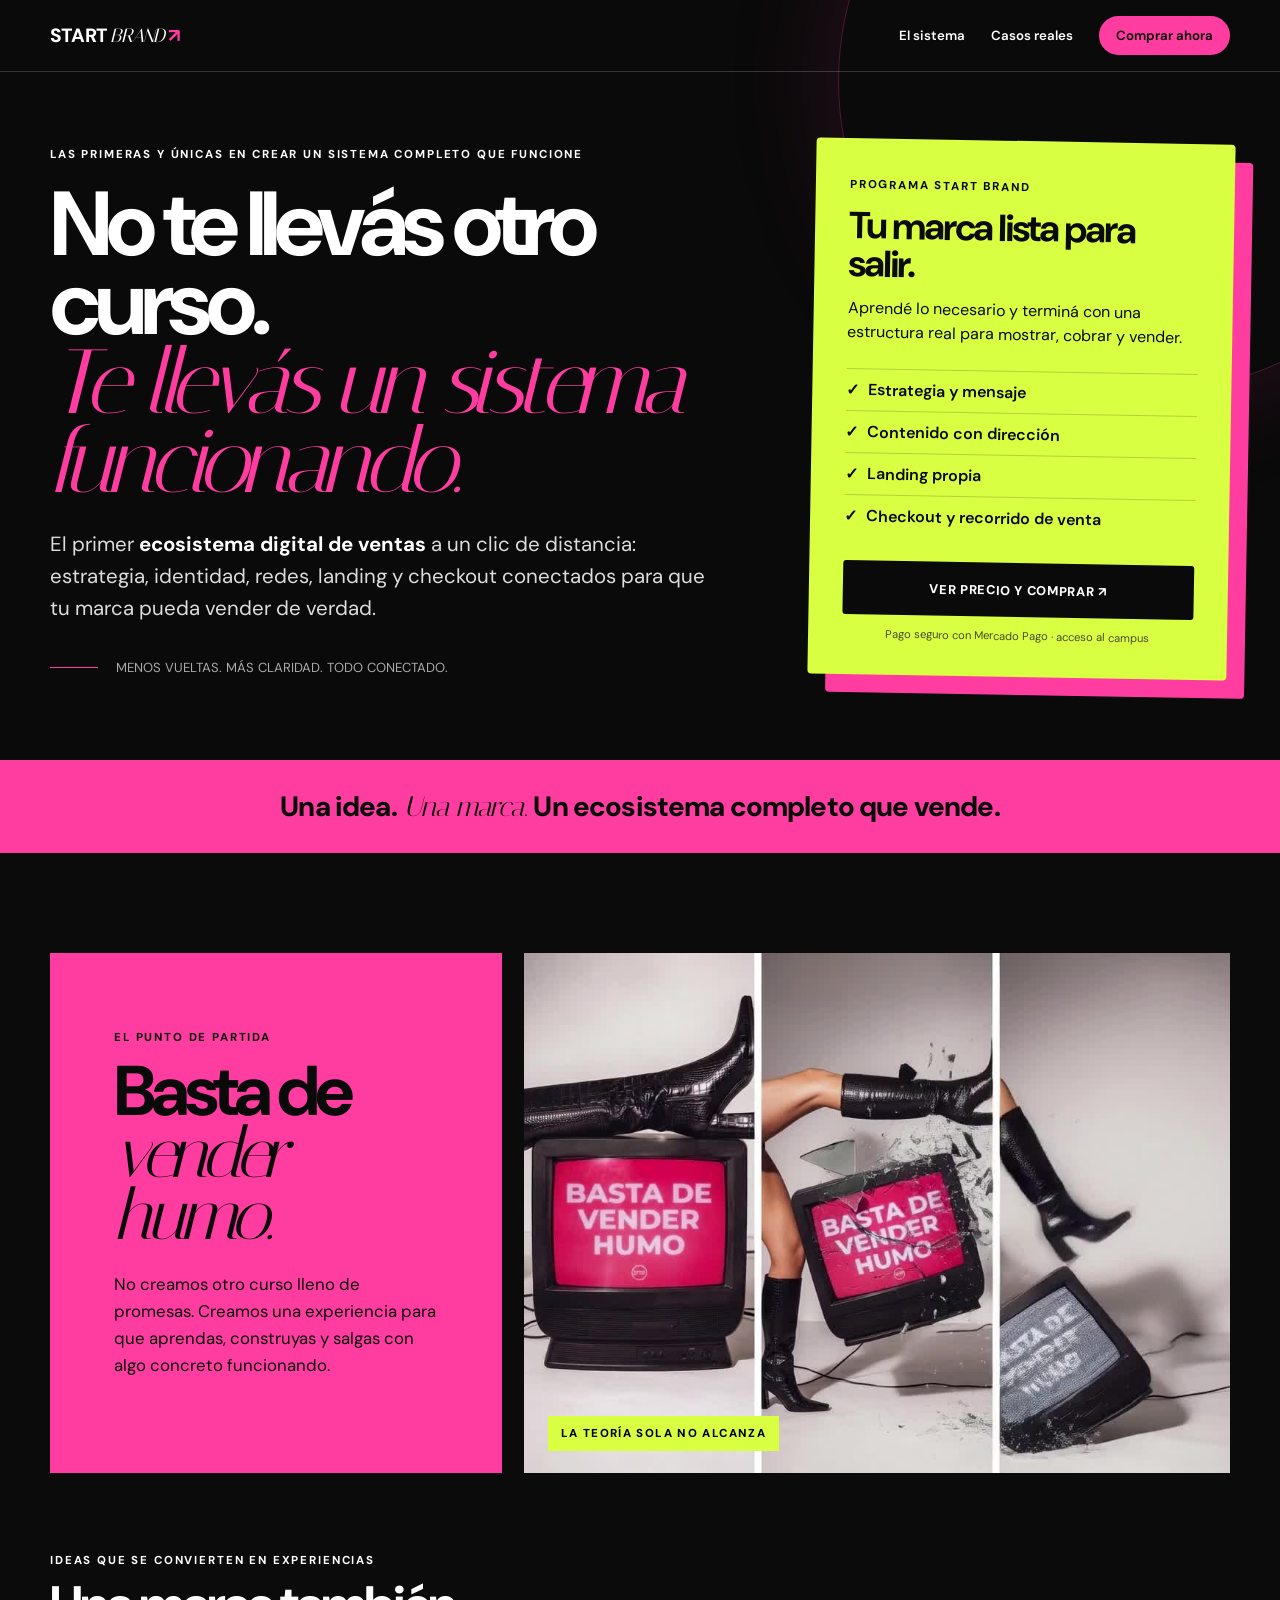
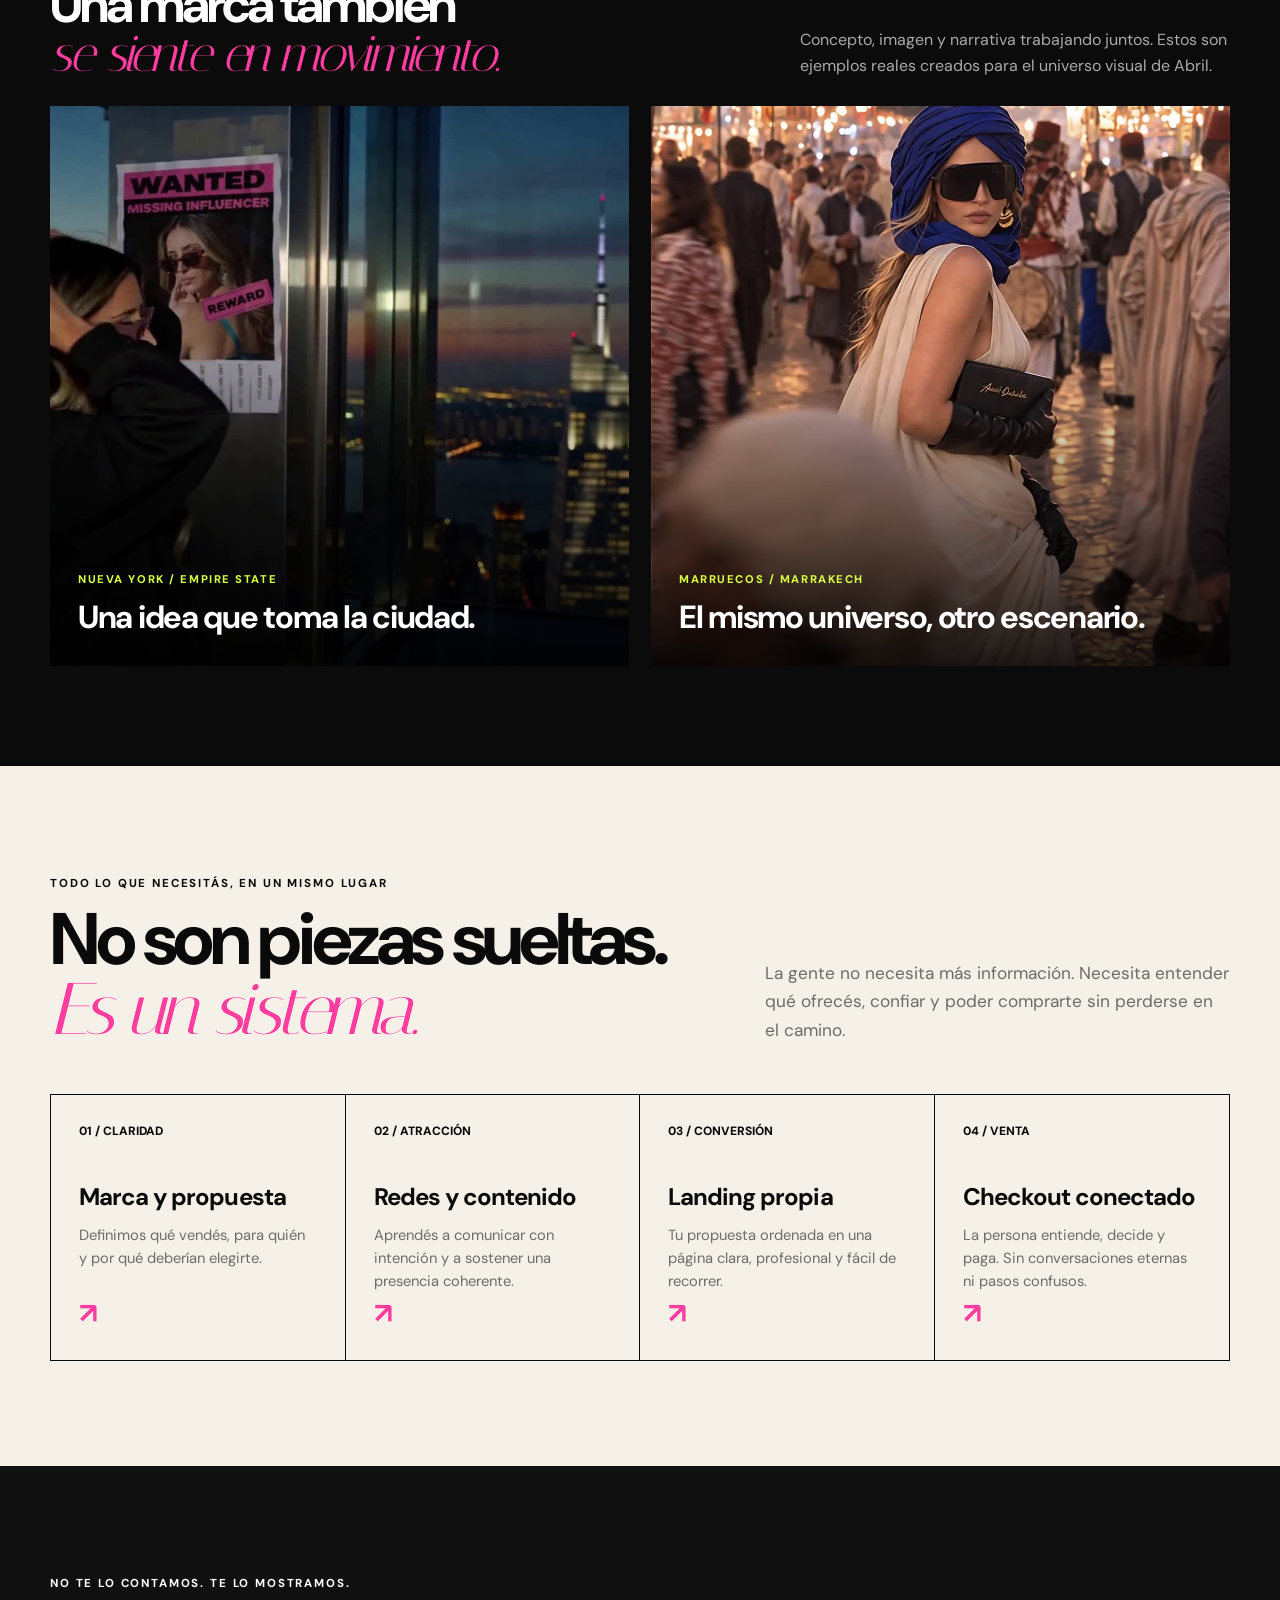
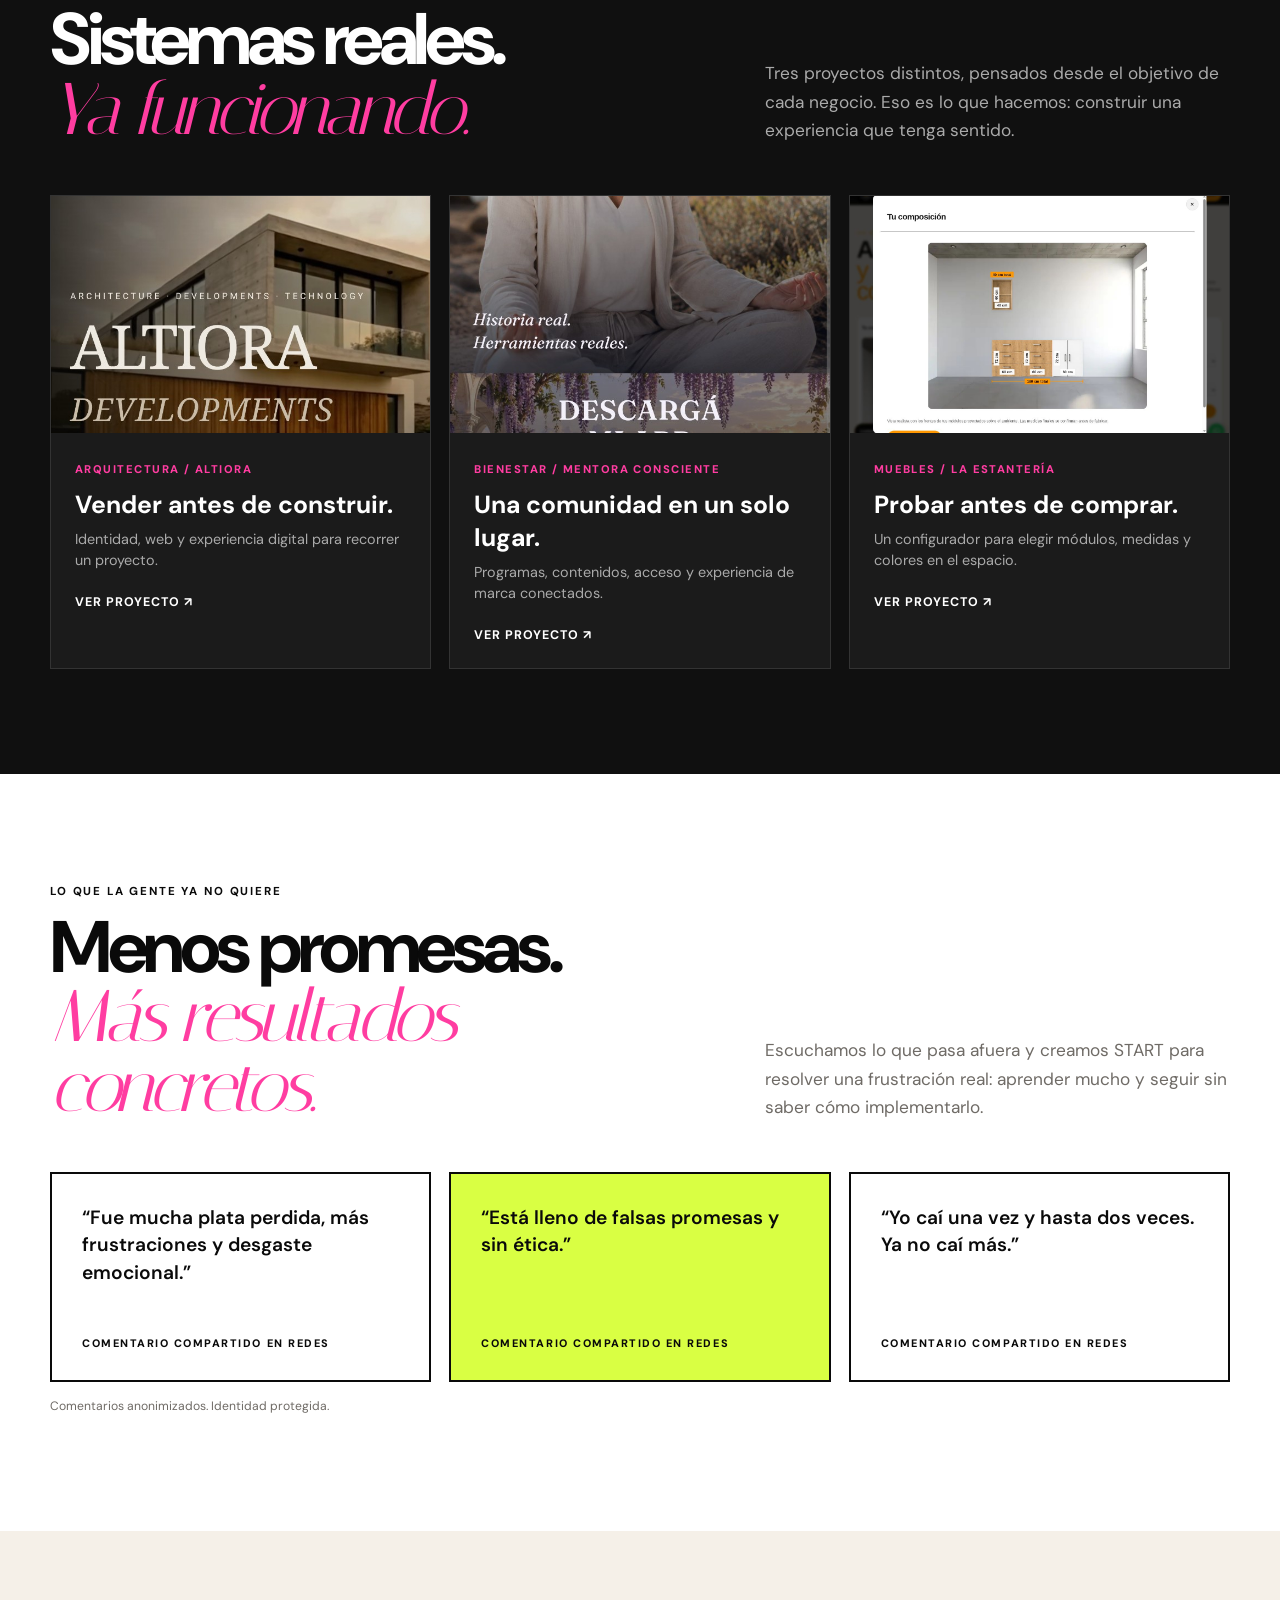
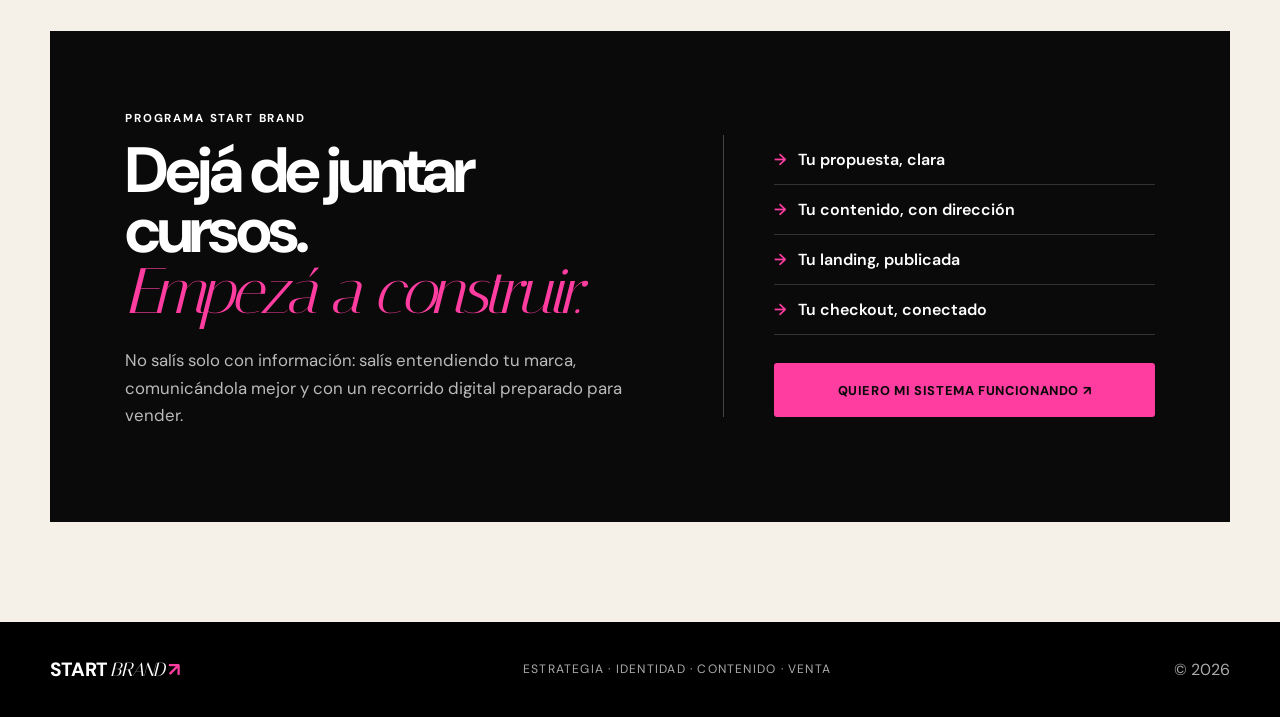
==== commit 607d31e3: "Restore smoke-breaker and Abril campaign films" ====
--- a/index.html
+++ b/index.html
@@ -16,12 +16,13 @@
     .hero{min-height:760px;background:var(--ink);color:#fff;display:grid;align-items:center;padding:122px 0 64px;position:relative;overflow:hidden}.hero:before{content:"";position:absolute;width:620px;height:620px;border:1px solid rgba(255,61,161,.28);border-radius:50%;right:-180px;top:-230px;box-shadow:0 0 120px rgba(255,61,161,.13)}.hero-grid{display:grid;grid-template-columns:1.25fr .75fr;gap:64px;align-items:center;position:relative}h1,h2,h3,p{margin-top:0}.hero h1{font-size:clamp(3.2rem,7.1vw,7rem);line-height:.87;letter-spacing:-.065em;margin:22px 0 28px;max-width:850px}.hero h1 em,.section-title em{font-family:"Italiana",serif;font-weight:400;color:var(--pink)}.hero-copy>p{font-size:clamp(1.05rem,1.6vw,1.32rem);line-height:1.55;max-width:670px;color:#ddd}.hero-copy strong{color:#fff}.hero-note{display:flex;gap:18px;align-items:center;margin-top:34px;color:#aaa;font-size:.82rem}.hero-note i{width:48px;height:1px;background:var(--pink)}
     .buy-card{background:var(--acid);color:var(--ink);padding:34px;border-radius:4px;box-shadow:18px 18px 0 var(--pink);transform:rotate(1deg)}.buy-card h2{font-size:2.35rem;line-height:1;letter-spacing:-.055em;margin:14px 0}.buy-card p{line-height:1.5}.buy-list{list-style:none;padding:0;margin:24px 0}.buy-list li{padding:10px 0;border-top:1px solid rgba(0,0,0,.18);font-weight:600}.buy-list li:before{content:"✓";margin-right:9px}.button{display:inline-flex;justify-content:center;align-items:center;min-height:54px;padding:0 24px;border-radius:3px;background:var(--pink);color:var(--ink);font-weight:800;text-decoration:none;text-transform:uppercase;letter-spacing:.05em;font-size:.8rem}.buy-card .button{width:100%;background:var(--ink);color:#fff}.micro{display:block;text-align:center;font-size:.7rem;margin-top:12px;color:#4c4b2f}
     .manifesto{background:var(--pink);padding:28px 0}.manifesto .wrap{display:flex;align-items:center;justify-content:center;text-align:center;font-size:clamp(1.15rem,2.2vw,1.75rem);font-weight:800;letter-spacing:-.03em}.manifesto em{font-family:"Italiana",serif;font-weight:400;margin:0 .25em}section.content{padding:105px 0}.section-head{display:grid;grid-template-columns:1fr .7fr;gap:50px;align-items:end;margin-bottom:50px}.section-title{font-size:clamp(2.7rem,5.7vw,5.5rem);line-height:.94;letter-spacing:-.06em;margin:14px 0 0}.section-head>p{font-size:1.08rem;line-height:1.65;color:var(--muted);margin:0}
+    .smoke-story{background:#0b0b0b;color:#fff;padding:100px 0}.smoke-lead{display:grid;grid-template-columns:.78fr 1.22fr;gap:22px;align-items:stretch}.smoke-copy{background:var(--pink);color:var(--ink);padding:clamp(32px,5vw,68px);display:flex;flex-direction:column;justify-content:center}.smoke-copy h2{font-size:clamp(3rem,5.5vw,5.8rem);line-height:.88;letter-spacing:-.065em;margin:16px 0 24px}.smoke-copy h2 em{font-family:"Italiana",serif;font-weight:400}.smoke-copy p{font-size:1.05rem;line-height:1.6;max-width:500px}.smoke-video{min-height:520px;overflow:hidden;position:relative;background:#222}.smoke-video video{width:100%;height:100%;position:absolute;inset:0;object-fit:cover}.smoke-video span{position:absolute;left:24px;bottom:22px;background:var(--acid);color:#000;padding:10px 13px;font-size:.72rem;font-weight:800;letter-spacing:.12em}.motion-intro{display:flex;justify-content:space-between;align-items:end;gap:30px;margin:75px 0 28px}.motion-intro h3{font-size:clamp(2.2rem,4vw,4.2rem);line-height:.95;letter-spacing:-.055em;margin:12px 0 0}.motion-intro h3 em{font-family:"Italiana",serif;color:var(--pink);font-weight:400}.motion-intro p{max-width:430px;color:#aaa;line-height:1.6;margin:0}.motion-pair{display:grid;grid-template-columns:1fr 1fr;gap:22px}.motion-card{position:relative;overflow:hidden;background:#1b1b1b;min-height:560px}.motion-card video{width:100%;height:100%;position:absolute;inset:0;object-fit:cover}.motion-card:after{content:"";position:absolute;inset:48% 0 0;background:linear-gradient(transparent,rgba(0,0,0,.85))}.motion-label{position:absolute;z-index:2;left:28px;right:28px;bottom:28px}.motion-label span{color:var(--acid);font-size:.7rem;font-weight:800;letter-spacing:.14em}.motion-label h4{font-size:2rem;letter-spacing:-.04em;margin:8px 0 0}
     .ecosystem{display:grid;grid-template-columns:repeat(4,1fr);border:1px solid var(--ink)}.eco{padding:28px;min-height:265px;border-right:1px solid var(--ink);display:flex;flex-direction:column}.eco:last-child{border:0}.eco>span{font-size:.75rem;font-weight:800}.eco h3{font-size:1.5rem;letter-spacing:-.04em;margin:42px 0 12px}.eco p{font-size:.92rem;line-height:1.55;color:var(--muted);margin:0}.eco b{margin-top:auto;font-size:1.8rem;color:var(--pink)}
     .proof{background:#101010;color:#fff}.proof .section-head>p{color:#aaa}.cases{display:grid;grid-template-columns:repeat(3,1fr);gap:18px}.case{background:#1b1b1b;border:1px solid #333;overflow:hidden;text-decoration:none;transition:transform .2s,border-color .2s}.case:hover{transform:translateY(-6px);border-color:var(--pink)}.case-image{aspect-ratio:16/10;overflow:hidden;background:#222}.case img{height:100%;object-fit:cover;transition:transform .5s}.case:hover img{transform:scale(1.035)}.case-copy{padding:24px}.case-copy span{color:var(--pink);font-size:.7rem;font-weight:800;letter-spacing:.13em}.case-copy h3{font-size:1.55rem;margin:10px 0 8px}.case-copy p{color:#aaa;line-height:1.5;font-size:.9rem;margin-bottom:18px}.case-copy b{font-size:.78rem;text-transform:uppercase;letter-spacing:.08em}
     .voices{background:#fff}.voice-grid{display:grid;grid-template-columns:repeat(3,1fr);gap:18px}.voice{border:2px solid var(--ink);padding:30px;background:#fff;min-height:210px;display:flex;flex-direction:column;justify-content:space-between}.voice:nth-child(2){background:var(--acid)}.voice blockquote{font-size:1.2rem;line-height:1.45;font-weight:600;margin:0}.voice span{font-size:.68rem;font-weight:800;letter-spacing:.14em;text-transform:uppercase;margin-top:24px}.voice-note{color:var(--muted);font-size:.76rem;margin-top:16px}
     .offer{padding:100px 0;background:var(--paper)}.offer-box{background:var(--ink);color:#fff;padding:clamp(34px,6vw,75px);display:grid;grid-template-columns:1.1fr .9fr;gap:70px;align-items:center}.offer-box h2{font-size:clamp(2.8rem,5vw,5.2rem);line-height:.95;letter-spacing:-.06em;margin:14px 0 24px}.offer-box h2 em{font-family:"Italiana",serif;color:var(--pink);font-weight:400}.offer-box p{color:#bbb;line-height:1.65;font-size:1.05rem}.offer-side{border-left:1px solid #444;padding-left:50px}.offer-side ul{list-style:none;padding:0;margin:0 0 28px}.offer-side li{padding:14px 0;border-bottom:1px solid #333;font-weight:600}.offer-side li:before{content:"→";color:var(--pink);margin-right:12px}.offer-side .button{width:100%}footer{padding:35px 0;background:#000;color:#aaa}.footer-inner{display:flex;justify-content:space-between;align-items:center}.footer-inner .logo{color:#fff}.footer-inner p{margin:0;font-size:.76rem;letter-spacing:.1em}
-    @media(max-width:900px){nav a:not(.nav-buy){display:none}.hero{min-height:auto}.hero-grid,.section-head,.offer-box{grid-template-columns:1fr}.hero-grid{gap:46px}.buy-card{max-width:560px;transform:none;box-shadow:10px 10px 0 var(--pink)}.ecosystem{grid-template-columns:1fr 1fr}.eco:nth-child(2){border-right:0}.eco:nth-child(-n+2){border-bottom:1px solid var(--ink)}.cases,.voice-grid{grid-template-columns:1fr}.case{display:grid;grid-template-columns:.9fr 1.1fr}.offer-side{border-left:0;border-top:1px solid #444;padding:35px 0 0}.offer-box{gap:20px}}
-    @media(max-width:620px){.wrap{width:min(100% - 28px,1180px)}header{padding:0 14px}.nav-buy{padding:10px 13px}.hero{padding-top:105px}.hero h1{font-size:3.25rem}.hero-note{align-items:flex-start}.buy-card{padding:25px}.manifesto{padding:22px 0}section.content,.offer{padding:72px 0}.ecosystem{grid-template-columns:1fr}.eco{border-right:0;border-bottom:1px solid var(--ink)!important;min-height:215px}.eco:last-child{border-bottom:0!important}.eco h3{margin-top:28px}.case{display:block}.voice{min-height:180px}.footer-inner{flex-direction:column;gap:15px;text-align:center}}
+    @media(max-width:900px){nav a:not(.nav-buy){display:none}.hero{min-height:auto}.hero-grid,.section-head,.offer-box,.smoke-lead{grid-template-columns:1fr}.hero-grid{gap:46px}.buy-card{max-width:560px;transform:none;box-shadow:10px 10px 0 var(--pink)}.ecosystem{grid-template-columns:1fr 1fr}.eco:nth-child(2){border-right:0}.eco:nth-child(-n+2){border-bottom:1px solid var(--ink)}.cases,.voice-grid{grid-template-columns:1fr}.case{display:grid;grid-template-columns:.9fr 1.1fr}.smoke-video{min-height:480px}.motion-card{min-height:470px}.offer-side{border-left:0;border-top:1px solid #444;padding:35px 0 0}.offer-box{gap:20px}}
+    @media(max-width:620px){.wrap{width:min(100% - 28px,1180px)}header{padding:0 14px}.nav-buy{padding:10px 13px}.hero{padding-top:105px}.hero h1{font-size:3.25rem}.hero-note{align-items:flex-start}.buy-card{padding:25px}.manifesto{padding:22px 0}section.content,.offer,.smoke-story{padding:72px 0}.smoke-copy{padding:34px 24px}.smoke-video{min-height:390px}.motion-intro{display:block;margin-top:58px}.motion-intro p{margin-top:20px}.motion-pair{grid-template-columns:1fr}.motion-card{min-height:510px}.ecosystem{grid-template-columns:1fr}.eco{border-right:0;border-bottom:1px solid var(--ink)!important;min-height:215px}.eco:last-child{border-bottom:0!important}.eco h3{margin-top:28px}.case{display:block}.voice{min-height:180px}.footer-inner{flex-direction:column;gap:15px;text-align:center}}
   </style>
 </head>
 <body>
@@ -29,6 +30,19 @@
   <main>
     <section class="hero" id="inicio"><div class="wrap hero-grid"><div class="hero-copy"><span class="eyebrow">Las primeras y únicas en crear un sistema completo que funcione</span><h1>No te llevás otro curso.<br><em>Te llevás un sistema funcionando.</em></h1><p>El primer <strong>ecosistema digital de ventas</strong> a un clic de distancia: estrategia, identidad, redes, landing y checkout conectados para que tu marca pueda vender de verdad.</p><div class="hero-note"><i></i><span>MENOS VUELTAS. MÁS CLARIDAD. TODO CONECTADO.</span></div></div><aside class="buy-card" aria-label="Comprar Programa START BRAND"><span class="eyebrow">PROGRAMA START BRAND</span><h2>Tu marca lista para salir.</h2><p>Aprendé lo necesario y terminá con una estructura real para mostrar, cobrar y vender.</p><ul class="buy-list"><li>Estrategia y mensaje</li><li>Contenido con dirección</li><li>Landing propia</li><li>Checkout y recorrido de venta</li></ul><a class="button" href="campus/comprar.html">Ver precio y comprar ↗</a><small class="micro">Pago seguro con Mercado Pago · acceso al campus</small></aside></div></section>
     <div class="manifesto"><div class="wrap">Una idea. <em>Una marca.</em> Un ecosistema completo que vende.</div></div>
+    <section class="smoke-story" aria-label="Basta de vender humo y ejemplos de campañas reales">
+      <div class="wrap">
+        <div class="smoke-lead">
+          <div class="smoke-copy"><span class="eyebrow">EL PUNTO DE PARTIDA</span><h2>Basta de<br><em>vender humo.</em></h2><p>No creamos otro curso lleno de promesas. Creamos una experiencia para que aprendas, construyas y salgas con algo concreto funcionando.</p></div>
+          <div class="smoke-video"><video autoplay muted loop playsinline preload="metadata" poster="assets/boots-tv.jpg" aria-label="Chica pateando una televisión con el mensaje basta de vender humo"><source src="assets/boots-tv.mp4" type="video/mp4"></video><span>LA TEORÍA SOLA NO ALCANZA</span></div>
+        </div>
+        <div class="motion-intro"><div><span class="eyebrow">IDEAS QUE SE CONVIERTEN EN EXPERIENCIAS</span><h3>Una marca también<br><em>se siente en movimiento.</em></h3></div><p>Concepto, imagen y narrativa trabajando juntos. Estos son ejemplos reales creados para el universo visual de Abril.</p></div>
+        <div class="motion-pair">
+          <article class="motion-card"><video autoplay muted loop playsinline preload="metadata" poster="assets/abril-motion-00.jpg" aria-label="Campaña de Abril frente al Empire State"><source src="assets/abril-motion-00.mp4" type="video/mp4"></video><div class="motion-label"><span>NUEVA YORK / EMPIRE STATE</span><h4>Una idea que toma la ciudad.</h4></div></article>
+          <article class="motion-card"><video autoplay muted loop playsinline preload="metadata" poster="assets/abril-marrakech.jpg" aria-label="Campaña de Abril en Marruecos"><source src="assets/abril-marrakech.mp4" type="video/mp4"></video><div class="motion-label"><span>MARRUECOS / MARRAKECH</span><h4>El mismo universo, otro escenario.</h4></div></article>
+        </div>
+      </div>
+    </section>
     <section class="content wrap" id="sistema"><div class="section-head"><div><span class="eyebrow">TODO LO QUE NECESITÁS, EN UN MISMO LUGAR</span><h2 class="section-title">No son piezas sueltas.<br><em>Es un sistema.</em></h2></div><p>La gente no necesita más información. Necesita entender qué ofrecés, confiar y poder comprarte sin perderse en el camino.</p></div><div class="ecosystem"><article class="eco"><span>01 / CLARIDAD</span><h3>Marca y propuesta</h3><p>Definimos qué vendés, para quién y por qué deberían elegirte.</p><b>↗</b></article><article class="eco"><span>02 / ATRACCIÓN</span><h3>Redes y contenido</h3><p>Aprendés a comunicar con intención y a sostener una presencia coherente.</p><b>↗</b></article><article class="eco"><span>03 / CONVERSIÓN</span><h3>Landing propia</h3><p>Tu propuesta ordenada en una página clara, profesional y fácil de recorrer.</p><b>↗</b></article><article class="eco"><span>04 / VENTA</span><h3>Checkout conectado</h3><p>La persona entiende, decide y paga. Sin conversaciones eternas ni pasos confusos.</p><b>↗</b></article></div></section>
     <section class="content proof" id="casos"><div class="wrap"><div class="section-head"><div><span class="eyebrow">NO TE LO CONTAMOS. TE LO MOSTRAMOS.</span><h2 class="section-title">Sistemas reales.<br><em>Ya funcionando.</em></h2></div><p>Tres proyectos distintos, pensados desde el objetivo de cada negocio. Eso es lo que hacemos: construir una experiencia que tenga sentido.</p></div><div class="cases"><a class="case" href="https://altiora-developments-web.pages.dev/" target="_blank" rel="noopener noreferrer"><div class="case-image"><img src="assets/altiora-web.png" alt="Página web de Altiora" loading="lazy"></div><div class="case-copy"><span>ARQUITECTURA / ALTIORA</span><h3>Vender antes de construir.</h3><p>Identidad, web y experiencia digital para recorrer un proyecto.</p><b>Ver proyecto ↗</b></div></a><a class="case" href="https://web.mentora-consciente.workers.dev/" target="_blank" rel="noopener noreferrer"><div class="case-image"><img src="assets/mentora-web.png" alt="Página web de Mentora Consciente" loading="lazy"></div><div class="case-copy"><span>BIENESTAR / MENTORA CONSCIENTE</span><h3>Una comunidad en un solo lugar.</h3><p>Programas, contenidos, acceso y experiencia de marca conectados.</p><b>Ver proyecto ↗</b></div></a><a class="case" href="https://la-estanteria-va.pages.dev/#armador" target="_blank" rel="noopener noreferrer"><div class="case-image"><img src="assets/furniture-demo.jpg" alt="Configurador digital de La Estantería" loading="lazy"></div><div class="case-copy"><span>MUEBLES / LA ESTANTERÍA</span><h3>Probar antes de comprar.</h3><p>Un configurador para elegir módulos, medidas y colores en el espacio.</p><b>Ver proyecto ↗</b></div></a></div></div></section>
     <section class="content voices"><div class="wrap"><div class="section-head"><div><span class="eyebrow">LO QUE LA GENTE YA NO QUIERE</span><h2 class="section-title">Menos promesas.<br><em>Más resultados concretos.</em></h2></div><p>Escuchamos lo que pasa afuera y creamos START para resolver una frustración real: aprender mucho y seguir sin saber cómo implementarlo.</p></div><div class="voice-grid"><article class="voice"><blockquote>“Fue mucha plata perdida, más frustraciones y desgaste emocional.”</blockquote><span>Comentario compartido en redes</span></article><article class="voice"><blockquote>“Está lleno de falsas promesas y sin ética.”</blockquote><span>Comentario compartido en redes</span></article><article class="voice"><blockquote>“Yo caí una vez y hasta dos veces. Ya no caí más.”</blockquote><span>Comentario compartido en redes</span></article></div><p class="voice-note">Comentarios anonimizados. Identidad protegida.</p></div></section>
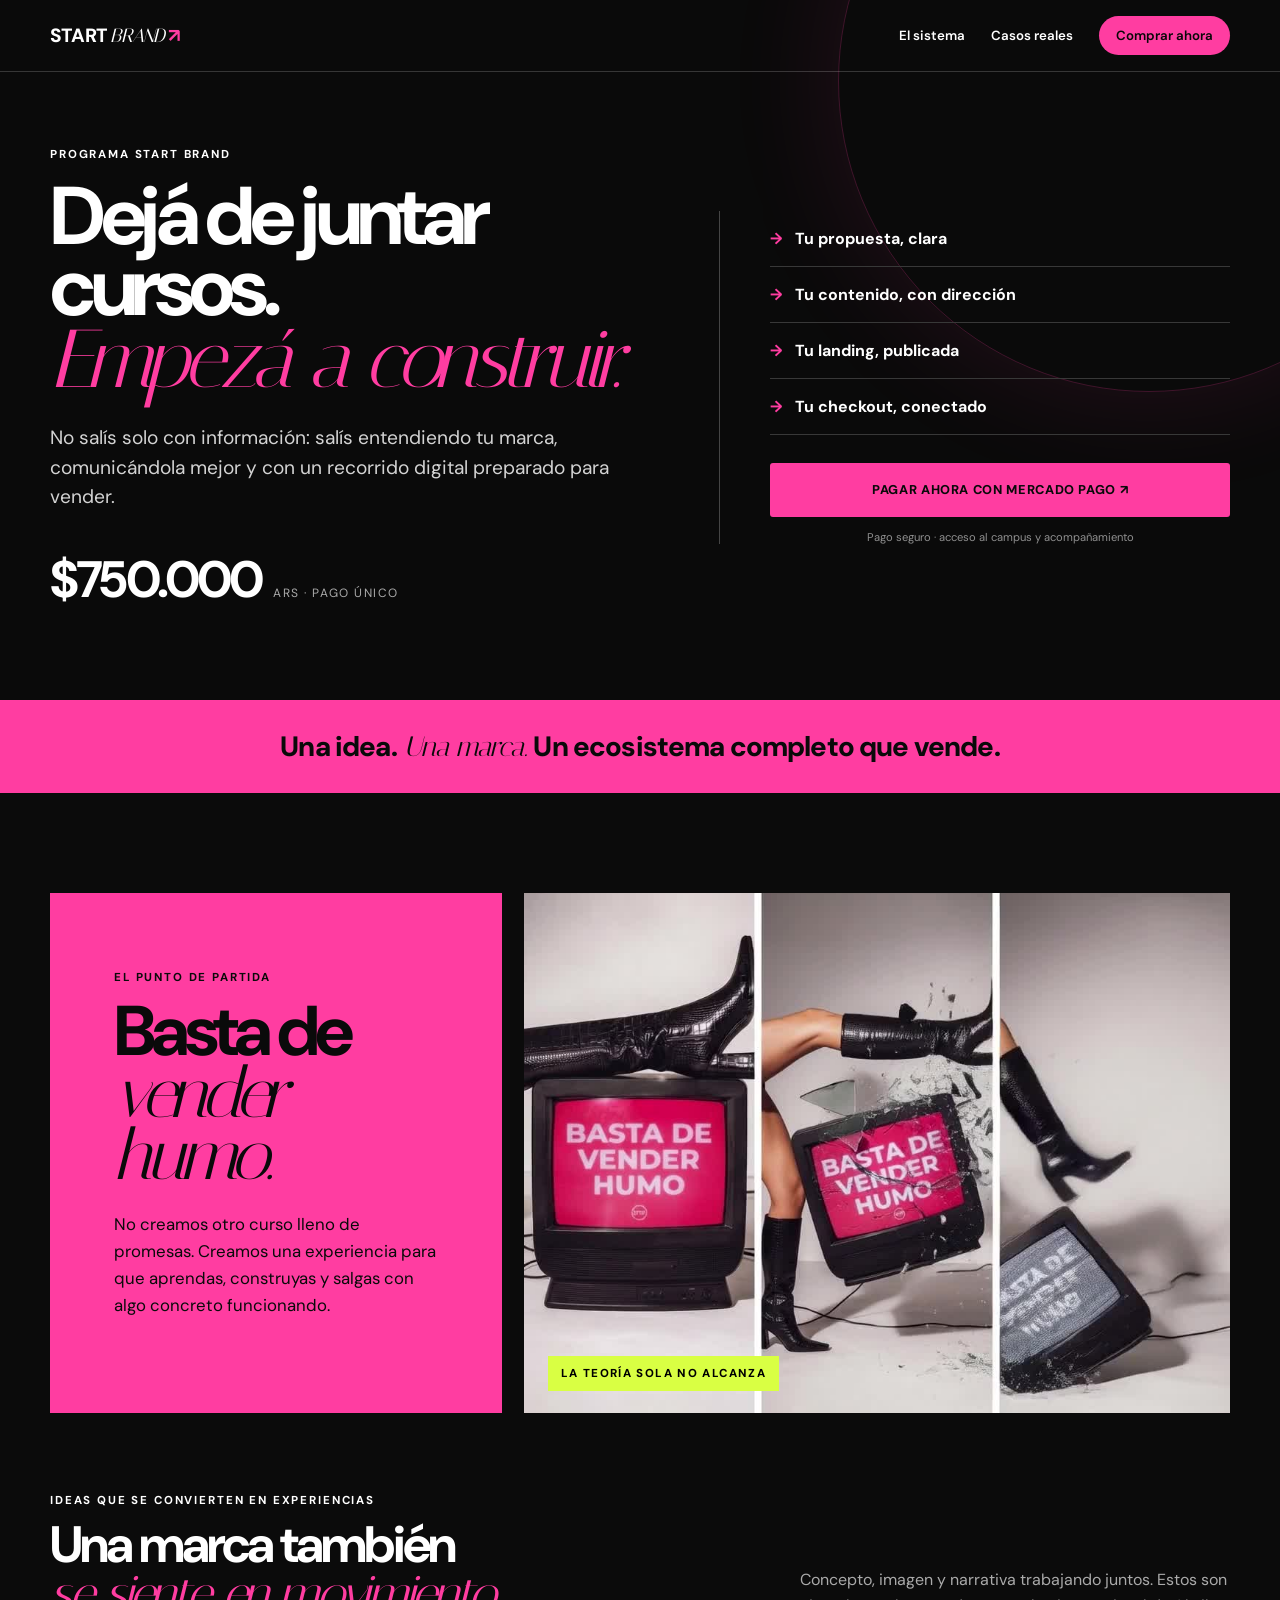
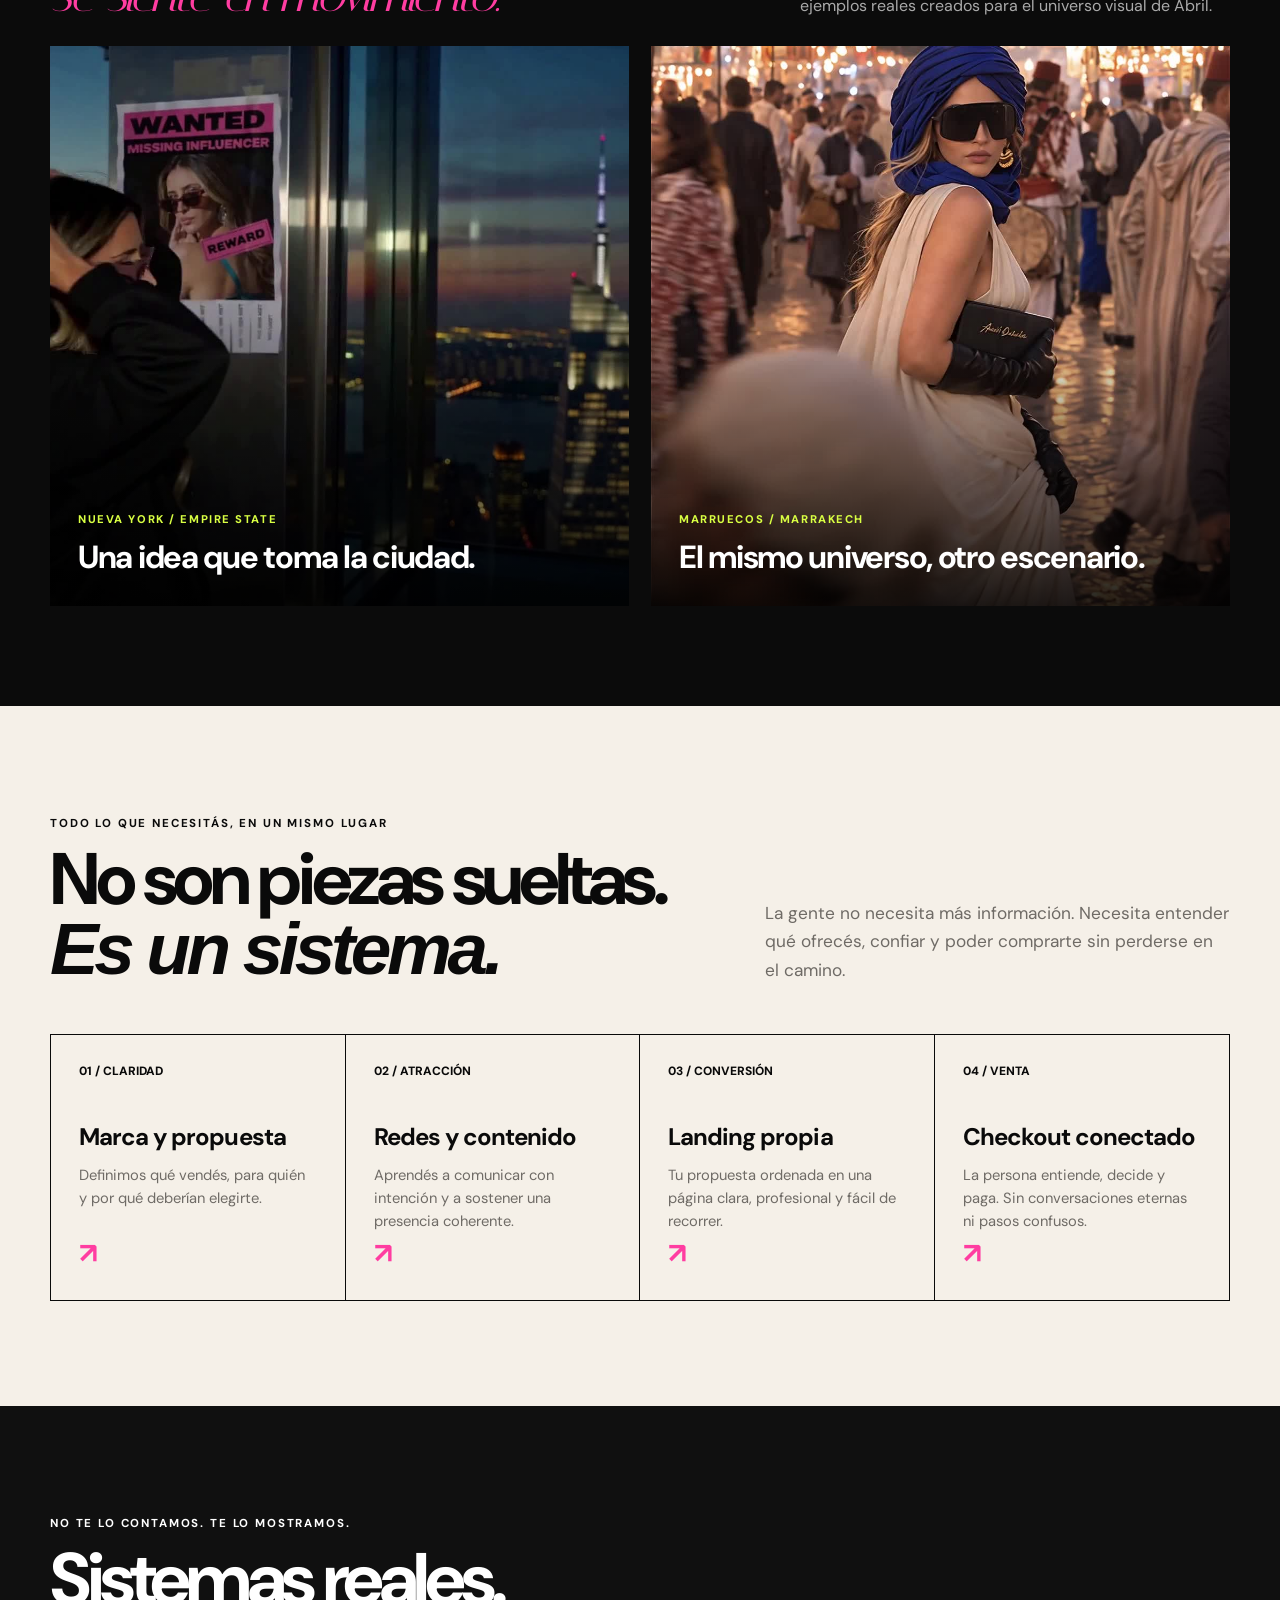
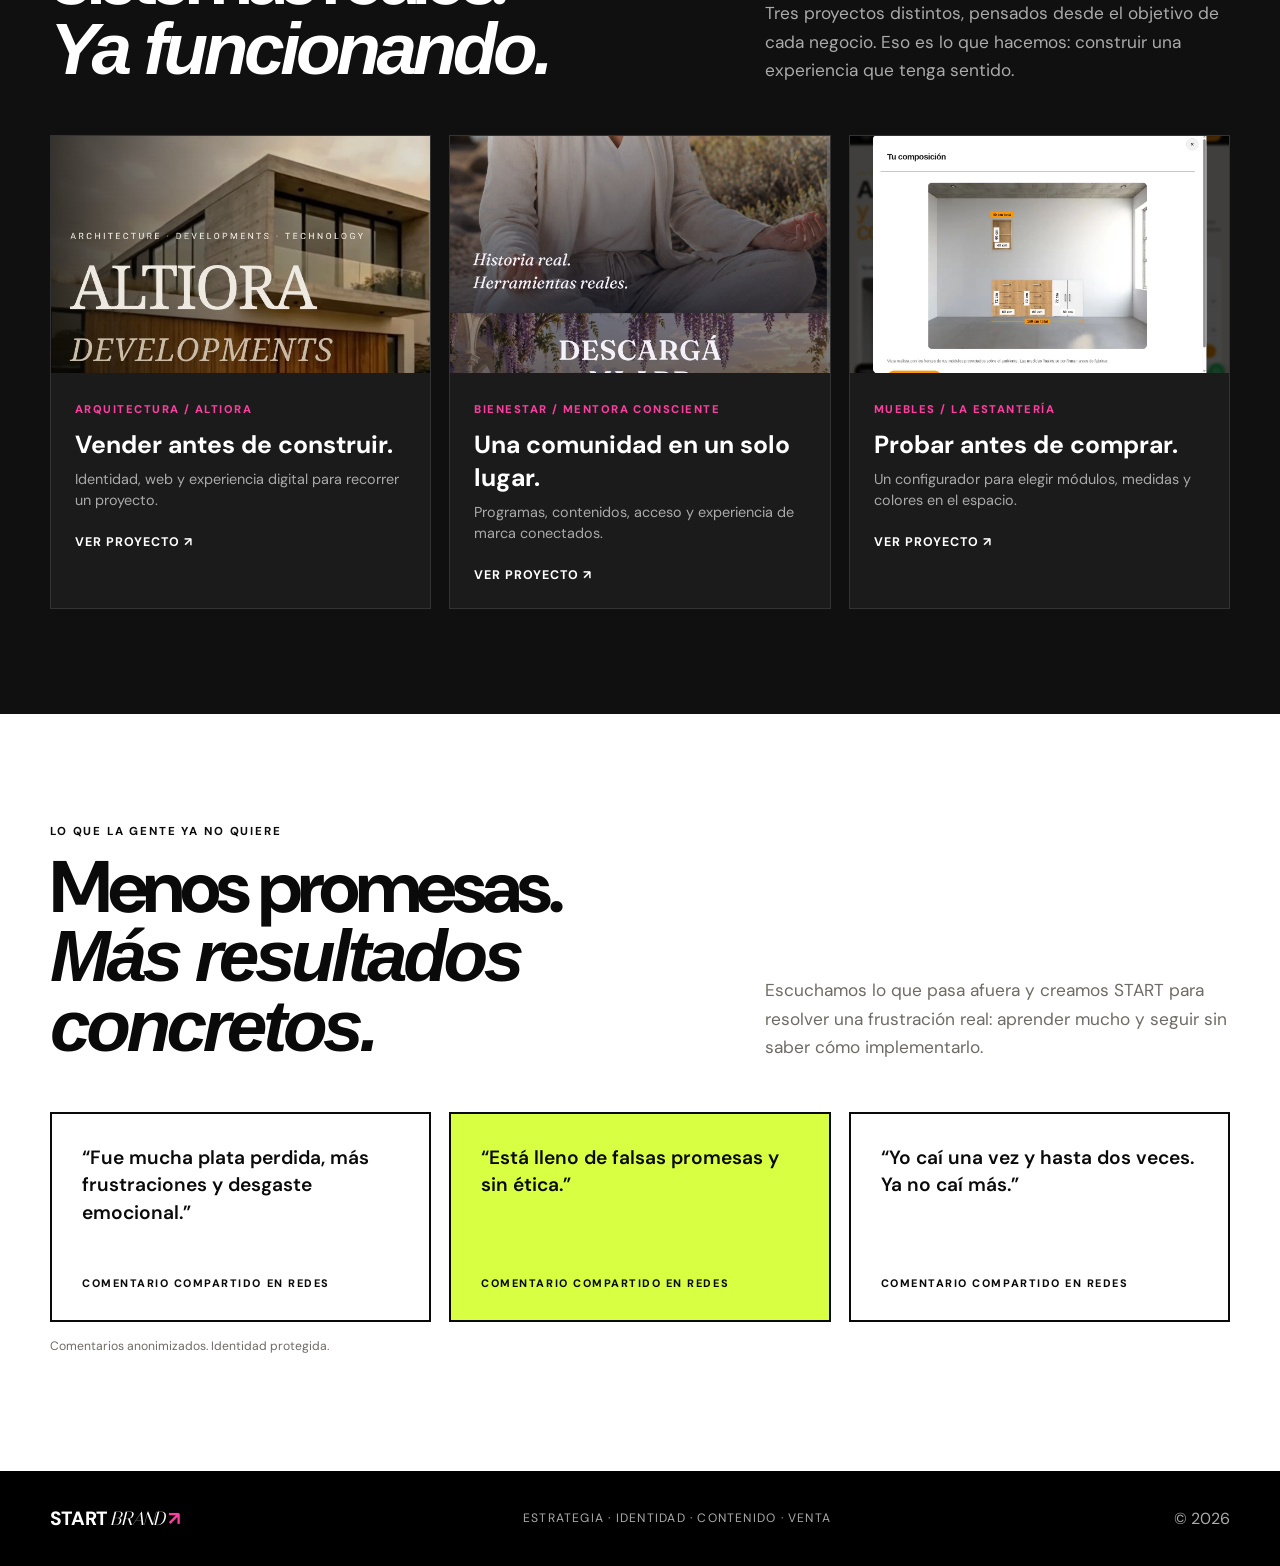
==== commit 4b31bee8: "Move complete priced plan and payment CTA to top" ====
--- a/index.html
+++ b/index.html
@@ -13,7 +13,7 @@
     :root{--ink:#0a0a0a;--paper:#f5f0e8;--pink:#ff3da1;--acid:#d9ff43;--white:#fff;--muted:#6f6b66;--line:rgba(10,10,10,.14)}
     *{box-sizing:border-box}html{scroll-behavior:smooth}body{margin:0;background:var(--paper);color:var(--ink);font-family:"DM Sans",sans-serif;-webkit-font-smoothing:antialiased}a{color:inherit}img{display:block;width:100%}.wrap{width:min(1180px,calc(100% - 40px));margin:auto}.eyebrow{font-size:.72rem;font-weight:700;letter-spacing:.16em;text-transform:uppercase}.logo{font-weight:800;letter-spacing:-.04em;text-decoration:none;font-size:1.2rem}.logo span{font-family:"Italiana",serif;font-weight:400;font-style:italic}.logo b{color:var(--pink)}
     header{height:72px;display:flex;align-items:center;justify-content:space-between;border-bottom:1px solid rgba(255,255,255,.18);position:absolute;inset:0 0 auto;z-index:5;color:#fff;padding:0 max(24px,calc((100vw - 1180px)/2))}nav{display:flex;gap:26px;align-items:center}nav a{text-decoration:none;font-size:.83rem;font-weight:600}.nav-buy{padding:11px 17px;background:var(--pink);color:#080808;border-radius:100px}
-    .hero{min-height:760px;background:var(--ink);color:#fff;display:grid;align-items:center;padding:122px 0 64px;position:relative;overflow:hidden}.hero:before{content:"";position:absolute;width:620px;height:620px;border:1px solid rgba(255,61,161,.28);border-radius:50%;right:-180px;top:-230px;box-shadow:0 0 120px rgba(255,61,161,.13)}.hero-grid{display:grid;grid-template-columns:1.25fr .75fr;gap:64px;align-items:center;position:relative}h1,h2,h3,p{margin-top:0}.hero h1{font-size:clamp(3.2rem,7.1vw,7rem);line-height:.87;letter-spacing:-.065em;margin:22px 0 28px;max-width:850px}.hero h1 em,.section-title em{font-family:"Italiana",serif;font-weight:400;color:var(--pink)}.hero-copy>p{font-size:clamp(1.05rem,1.6vw,1.32rem);line-height:1.55;max-width:670px;color:#ddd}.hero-copy strong{color:#fff}.hero-note{display:flex;gap:18px;align-items:center;margin-top:34px;color:#aaa;font-size:.82rem}.hero-note i{width:48px;height:1px;background:var(--pink)}
+    .hero{min-height:700px;background:var(--ink);color:#fff;display:grid;align-items:center;padding:125px 0 70px;position:relative;overflow:hidden}.hero:before{content:"";position:absolute;width:620px;height:620px;border:1px solid rgba(255,61,161,.22);border-radius:50%;right:-180px;top:-230px;box-shadow:0 0 120px rgba(255,61,161,.11)}h1,h2,h3,p{margin-top:0}.plan-first{display:grid;grid-template-columns:1.08fr .92fr;gap:70px;align-items:center;position:relative}.plan-first h1{font-size:clamp(3.3rem,6.4vw,6.7rem);line-height:.87;letter-spacing:-.065em;margin:18px 0 28px}.plan-first h1 em{display:block;font-family:"Italiana",serif;font-weight:400;color:var(--pink)}.plan-first-copy>p{font-size:clamp(1.05rem,1.5vw,1.25rem);line-height:1.55;max-width:670px;color:#d3d3d3}.plan-price{display:flex;align-items:baseline;gap:12px;margin-top:34px}.plan-price strong{font-size:clamp(2.4rem,4vw,4.3rem);letter-spacing:-.055em}.plan-price span{font-size:.75rem;letter-spacing:.12em;color:#aaa}.plan-first-side{border-left:1px solid #454545;padding-left:50px}.plan-first-side ul{list-style:none;padding:0;margin:0 0 28px}.plan-first-side li{padding:17px 0;border-bottom:1px solid #383838;font-weight:700}.plan-first-side li:before{content:"→";color:var(--pink);margin-right:13px}.plan-first-side .button{width:100%}.plan-first-side small{display:block;text-align:center;color:#8f8f8f;margin-top:13px;font-size:.7rem}
     .buy-card{background:var(--acid);color:var(--ink);padding:34px;border-radius:4px;box-shadow:18px 18px 0 var(--pink);transform:rotate(1deg)}.buy-card h2{font-size:2.35rem;line-height:1;letter-spacing:-.055em;margin:14px 0}.buy-card p{line-height:1.5}.buy-list{list-style:none;padding:0;margin:24px 0}.buy-list li{padding:10px 0;border-top:1px solid rgba(0,0,0,.18);font-weight:600}.buy-list li:before{content:"✓";margin-right:9px}.button{display:inline-flex;justify-content:center;align-items:center;min-height:54px;padding:0 24px;border-radius:3px;background:var(--pink);color:var(--ink);font-weight:800;text-decoration:none;text-transform:uppercase;letter-spacing:.05em;font-size:.8rem}.buy-card .button{width:100%;background:var(--ink);color:#fff}.micro{display:block;text-align:center;font-size:.7rem;margin-top:12px;color:#4c4b2f}
     .manifesto{background:var(--pink);padding:28px 0}.manifesto .wrap{display:flex;align-items:center;justify-content:center;text-align:center;font-size:clamp(1.15rem,2.2vw,1.75rem);font-weight:800;letter-spacing:-.03em}.manifesto em{font-family:"Italiana",serif;font-weight:400;margin:0 .25em}section.content{padding:105px 0}.section-head{display:grid;grid-template-columns:1fr .7fr;gap:50px;align-items:end;margin-bottom:50px}.section-title{font-size:clamp(2.7rem,5.7vw,5.5rem);line-height:.94;letter-spacing:-.06em;margin:14px 0 0}.section-head>p{font-size:1.08rem;line-height:1.65;color:var(--muted);margin:0}
     .smoke-story{background:#0b0b0b;color:#fff;padding:100px 0}.smoke-lead{display:grid;grid-template-columns:.78fr 1.22fr;gap:22px;align-items:stretch}.smoke-copy{background:var(--pink);color:var(--ink);padding:clamp(32px,5vw,68px);display:flex;flex-direction:column;justify-content:center}.smoke-copy h2{font-size:clamp(3rem,5.5vw,5.8rem);line-height:.88;letter-spacing:-.065em;margin:16px 0 24px}.smoke-copy h2 em{font-family:"Italiana",serif;font-weight:400}.smoke-copy p{font-size:1.05rem;line-height:1.6;max-width:500px}.smoke-video{min-height:520px;overflow:hidden;position:relative;background:#222}.smoke-video video{width:100%;height:100%;position:absolute;inset:0;object-fit:cover}.smoke-video span{position:absolute;left:24px;bottom:22px;background:var(--acid);color:#000;padding:10px 13px;font-size:.72rem;font-weight:800;letter-spacing:.12em}.motion-intro{display:flex;justify-content:space-between;align-items:end;gap:30px;margin:75px 0 28px}.motion-intro h3{font-size:clamp(2.2rem,4vw,4.2rem);line-height:.95;letter-spacing:-.055em;margin:12px 0 0}.motion-intro h3 em{font-family:"Italiana",serif;color:var(--pink);font-weight:400}.motion-intro p{max-width:430px;color:#aaa;line-height:1.6;margin:0}.motion-pair{display:grid;grid-template-columns:1fr 1fr;gap:22px}.motion-card{position:relative;overflow:hidden;background:#1b1b1b;min-height:560px}.motion-card video{width:100%;height:100%;position:absolute;inset:0;object-fit:cover}.motion-card:after{content:"";position:absolute;inset:48% 0 0;background:linear-gradient(transparent,rgba(0,0,0,.85))}.motion-label{position:absolute;z-index:2;left:28px;right:28px;bottom:28px}.motion-label span{color:var(--acid);font-size:.7rem;font-weight:800;letter-spacing:.14em}.motion-label h4{font-size:2rem;letter-spacing:-.04em;margin:8px 0 0}
@@ -21,16 +21,16 @@
     .proof{background:#101010;color:#fff}.proof .section-head>p{color:#aaa}.cases{display:grid;grid-template-columns:repeat(3,1fr);gap:18px}.case{background:#1b1b1b;border:1px solid #333;overflow:hidden;text-decoration:none;transition:transform .2s,border-color .2s}.case:hover{transform:translateY(-6px);border-color:var(--pink)}.case-image{aspect-ratio:16/10;overflow:hidden;background:#222}.case img{height:100%;object-fit:cover;transition:transform .5s}.case:hover img{transform:scale(1.035)}.case-copy{padding:24px}.case-copy span{color:var(--pink);font-size:.7rem;font-weight:800;letter-spacing:.13em}.case-copy h3{font-size:1.55rem;margin:10px 0 8px}.case-copy p{color:#aaa;line-height:1.5;font-size:.9rem;margin-bottom:18px}.case-copy b{font-size:.78rem;text-transform:uppercase;letter-spacing:.08em}
     .voices{background:#fff}.voice-grid{display:grid;grid-template-columns:repeat(3,1fr);gap:18px}.voice{border:2px solid var(--ink);padding:30px;background:#fff;min-height:210px;display:flex;flex-direction:column;justify-content:space-between}.voice:nth-child(2){background:var(--acid)}.voice blockquote{font-size:1.2rem;line-height:1.45;font-weight:600;margin:0}.voice span{font-size:.68rem;font-weight:800;letter-spacing:.14em;text-transform:uppercase;margin-top:24px}.voice-note{color:var(--muted);font-size:.76rem;margin-top:16px}
     .offer{padding:100px 0;background:var(--paper)}.offer-box{background:var(--ink);color:#fff;padding:clamp(34px,6vw,75px);display:grid;grid-template-columns:1.1fr .9fr;gap:70px;align-items:center}.offer-box h2{font-size:clamp(2.8rem,5vw,5.2rem);line-height:.95;letter-spacing:-.06em;margin:14px 0 24px}.offer-box h2 em{font-family:"Italiana",serif;color:var(--pink);font-weight:400}.offer-box p{color:#bbb;line-height:1.65;font-size:1.05rem}.offer-side{border-left:1px solid #444;padding-left:50px}.offer-side ul{list-style:none;padding:0;margin:0 0 28px}.offer-side li{padding:14px 0;border-bottom:1px solid #333;font-weight:600}.offer-side li:before{content:"→";color:var(--pink);margin-right:12px}.offer-side .button{width:100%}footer{padding:35px 0;background:#000;color:#aaa}.footer-inner{display:flex;justify-content:space-between;align-items:center}.footer-inner .logo{color:#fff}.footer-inner p{margin:0;font-size:.76rem;letter-spacing:.1em}
-    @media(max-width:900px){nav a:not(.nav-buy){display:none}.hero{min-height:auto}.hero-grid,.section-head,.offer-box,.smoke-lead{grid-template-columns:1fr}.hero-grid{gap:46px}.buy-card{max-width:560px;transform:none;box-shadow:10px 10px 0 var(--pink)}.ecosystem{grid-template-columns:1fr 1fr}.eco:nth-child(2){border-right:0}.eco:nth-child(-n+2){border-bottom:1px solid var(--ink)}.cases,.voice-grid{grid-template-columns:1fr}.case{display:grid;grid-template-columns:.9fr 1.1fr}.smoke-video{min-height:480px}.motion-card{min-height:470px}.offer-side{border-left:0;border-top:1px solid #444;padding:35px 0 0}.offer-box{gap:20px}}
-    @media(max-width:620px){.wrap{width:min(100% - 28px,1180px)}header{padding:0 14px}.nav-buy{padding:10px 13px}.hero{padding-top:105px}.hero h1{font-size:3.25rem}.hero-note{align-items:flex-start}.buy-card{padding:25px}.manifesto{padding:22px 0}section.content,.offer,.smoke-story{padding:72px 0}.smoke-copy{padding:34px 24px}.smoke-video{min-height:390px}.motion-intro{display:block;margin-top:58px}.motion-intro p{margin-top:20px}.motion-pair{grid-template-columns:1fr}.motion-card{min-height:510px}.ecosystem{grid-template-columns:1fr}.eco{border-right:0;border-bottom:1px solid var(--ink)!important;min-height:215px}.eco:last-child{border-bottom:0!important}.eco h3{margin-top:28px}.case{display:block}.voice{min-height:180px}.footer-inner{flex-direction:column;gap:15px;text-align:center}}
+    @media(max-width:900px){nav a:not(.nav-buy){display:none}.hero{min-height:auto}.plan-first,.section-head,.offer-box,.smoke-lead{grid-template-columns:1fr}.plan-first{gap:45px}.plan-first-side{border-left:0;border-top:1px solid #444;padding:35px 0 0}.ecosystem{grid-template-columns:1fr 1fr}.eco:nth-child(2){border-right:0}.eco:nth-child(-n+2){border-bottom:1px solid var(--ink)}.cases,.voice-grid{grid-template-columns:1fr}.case{display:grid;grid-template-columns:.9fr 1.1fr}.smoke-video{min-height:480px}.motion-card{min-height:470px}.offer-side{border-left:0;border-top:1px solid #444;padding:35px 0 0}.offer-box{gap:20px}}
+    @media(max-width:620px){.wrap{width:min(100% - 28px,1180px)}header{padding:0 14px}.nav-buy{padding:10px 13px}.hero{padding-top:105px}.plan-first h1{font-size:3.35rem}.plan-price{display:block}.plan-price span{display:block;margin-top:6px}.manifesto{padding:22px 0}section.content,.offer,.smoke-story{padding:72px 0}.smoke-copy{padding:34px 24px}.smoke-video{min-height:390px}.motion-intro{display:block;margin-top:58px}.motion-intro p{margin-top:20px}.motion-pair{grid-template-columns:1fr}.motion-card{min-height:510px}.ecosystem{grid-template-columns:1fr}.eco{border-right:0;border-bottom:1px solid var(--ink)!important;min-height:215px}.eco:last-child{border-bottom:0!important}.eco h3{margin-top:28px}.case{display:block}.voice{min-height:180px}.footer-inner{flex-direction:column;gap:15px;text-align:center}}
   </style>
 </head>
 <body>
   <header><a class="logo" href="#inicio">START <span>BRAND</span> <b>↗</b></a><nav aria-label="Principal"><a href="#sistema">El sistema</a><a href="#casos">Casos reales</a><a class="nav-buy" href="campus/comprar.html">Comprar ahora</a></nav></header>
   <main>
-    <section class="hero" id="inicio"><div class="wrap hero-grid"><div class="hero-copy"><span class="eyebrow">Las primeras y únicas en crear un sistema completo que funcione</span><h1>No te llevás otro curso.<br><em>Te llevás un sistema funcionando.</em></h1><p>El primer <strong>ecosistema digital de ventas</strong> a un clic de distancia: estrategia, identidad, redes, landing y checkout conectados para que tu marca pueda vender de verdad.</p><div class="hero-note"><i></i><span>MENOS VUELTAS. MÁS CLARIDAD. TODO CONECTADO.</span></div></div><aside class="buy-card" aria-label="Comprar Programa START BRAND"><span class="eyebrow">PROGRAMA START BRAND</span><h2>Tu marca lista para salir.</h2><p>Aprendé lo necesario y terminá con una estructura real para mostrar, cobrar y vender.</p><ul class="buy-list"><li>Estrategia y mensaje</li><li>Contenido con dirección</li><li>Landing propia</li><li>Checkout y recorrido de venta</li></ul><a class="button" href="campus/comprar.html">Ver precio y comprar ↗</a><small class="micro">Pago seguro con Mercado Pago · acceso al campus</small></aside></div></section>
+    <section class="hero" id="inicio"><div class="wrap plan-first"><div class="plan-first-copy"><span class="eyebrow">PROGRAMA START BRAND</span><h1>Dejá de juntar cursos.<em>Empezá a construir.</em></h1><p>No salís solo con información: salís entendiendo tu marca, comunicándola mejor y con un recorrido digital preparado para vender.</p><div class="plan-price"><strong>$750.000</strong><span>ARS · PAGO ÚNICO</span></div></div><div class="plan-first-side"><ul><li>Tu propuesta, clara</li><li>Tu contenido, con dirección</li><li>Tu landing, publicada</li><li>Tu checkout, conectado</li></ul><a class="button" href="campus/comprar.html">Pagar ahora con Mercado Pago ↗</a><small>Pago seguro · acceso al campus y acompañamiento</small></div></div></section>
     <div class="manifesto"><div class="wrap">Una idea. <em>Una marca.</em> Un ecosistema completo que vende.</div></div>
-    <section class="smoke-story" aria-label="Basta de vender humo y ejemplos de campañas reales">
+    <section class="smoke-story" id="humo" aria-label="Basta de vender humo y ejemplos de campañas reales">
       <div class="wrap">
         <div class="smoke-lead">
           <div class="smoke-copy"><span class="eyebrow">EL PUNTO DE PARTIDA</span><h2>Basta de<br><em>vender humo.</em></h2><p>No creamos otro curso lleno de promesas. Creamos una experiencia para que aprendas, construyas y salgas con algo concreto funcionando.</p></div>
@@ -46,7 +46,6 @@
     <section class="content wrap" id="sistema"><div class="section-head"><div><span class="eyebrow">TODO LO QUE NECESITÁS, EN UN MISMO LUGAR</span><h2 class="section-title">No son piezas sueltas.<br><em>Es un sistema.</em></h2></div><p>La gente no necesita más información. Necesita entender qué ofrecés, confiar y poder comprarte sin perderse en el camino.</p></div><div class="ecosystem"><article class="eco"><span>01 / CLARIDAD</span><h3>Marca y propuesta</h3><p>Definimos qué vendés, para quién y por qué deberían elegirte.</p><b>↗</b></article><article class="eco"><span>02 / ATRACCIÓN</span><h3>Redes y contenido</h3><p>Aprendés a comunicar con intención y a sostener una presencia coherente.</p><b>↗</b></article><article class="eco"><span>03 / CONVERSIÓN</span><h3>Landing propia</h3><p>Tu propuesta ordenada en una página clara, profesional y fácil de recorrer.</p><b>↗</b></article><article class="eco"><span>04 / VENTA</span><h3>Checkout conectado</h3><p>La persona entiende, decide y paga. Sin conversaciones eternas ni pasos confusos.</p><b>↗</b></article></div></section>
     <section class="content proof" id="casos"><div class="wrap"><div class="section-head"><div><span class="eyebrow">NO TE LO CONTAMOS. TE LO MOSTRAMOS.</span><h2 class="section-title">Sistemas reales.<br><em>Ya funcionando.</em></h2></div><p>Tres proyectos distintos, pensados desde el objetivo de cada negocio. Eso es lo que hacemos: construir una experiencia que tenga sentido.</p></div><div class="cases"><a class="case" href="https://altiora-developments-web.pages.dev/" target="_blank" rel="noopener noreferrer"><div class="case-image"><img src="assets/altiora-web.png" alt="Página web de Altiora" loading="lazy"></div><div class="case-copy"><span>ARQUITECTURA / ALTIORA</span><h3>Vender antes de construir.</h3><p>Identidad, web y experiencia digital para recorrer un proyecto.</p><b>Ver proyecto ↗</b></div></a><a class="case" href="https://web.mentora-consciente.workers.dev/" target="_blank" rel="noopener noreferrer"><div class="case-image"><img src="assets/mentora-web.png" alt="Página web de Mentora Consciente" loading="lazy"></div><div class="case-copy"><span>BIENESTAR / MENTORA CONSCIENTE</span><h3>Una comunidad en un solo lugar.</h3><p>Programas, contenidos, acceso y experiencia de marca conectados.</p><b>Ver proyecto ↗</b></div></a><a class="case" href="https://la-estanteria-va.pages.dev/#armador" target="_blank" rel="noopener noreferrer"><div class="case-image"><img src="assets/furniture-demo.jpg" alt="Configurador digital de La Estantería" loading="lazy"></div><div class="case-copy"><span>MUEBLES / LA ESTANTERÍA</span><h3>Probar antes de comprar.</h3><p>Un configurador para elegir módulos, medidas y colores en el espacio.</p><b>Ver proyecto ↗</b></div></a></div></div></section>
     <section class="content voices"><div class="wrap"><div class="section-head"><div><span class="eyebrow">LO QUE LA GENTE YA NO QUIERE</span><h2 class="section-title">Menos promesas.<br><em>Más resultados concretos.</em></h2></div><p>Escuchamos lo que pasa afuera y creamos START para resolver una frustración real: aprender mucho y seguir sin saber cómo implementarlo.</p></div><div class="voice-grid"><article class="voice"><blockquote>“Fue mucha plata perdida, más frustraciones y desgaste emocional.”</blockquote><span>Comentario compartido en redes</span></article><article class="voice"><blockquote>“Está lleno de falsas promesas y sin ética.”</blockquote><span>Comentario compartido en redes</span></article><article class="voice"><blockquote>“Yo caí una vez y hasta dos veces. Ya no caí más.”</blockquote><span>Comentario compartido en redes</span></article></div><p class="voice-note">Comentarios anonimizados. Identidad protegida.</p></div></section>
-    <section class="offer" id="programa"><div class="wrap offer-box"><div><span class="eyebrow">PROGRAMA START BRAND</span><h2>Dejá de juntar cursos.<br><em>Empezá a construir.</em></h2><p>No salís solo con información: salís entendiendo tu marca, comunicándola mejor y con un recorrido digital preparado para vender.</p></div><div class="offer-side"><ul><li>Tu propuesta, clara</li><li>Tu contenido, con dirección</li><li>Tu landing, publicada</li><li>Tu checkout, conectado</li></ul><a class="button" href="campus/comprar.html">Quiero mi sistema funcionando ↗</a></div></div></section>
   </main>
   <footer><div class="wrap footer-inner"><a class="logo" href="#inicio">START <span>BRAND</span> <b>↗</b></a><p>ESTRATEGIA · IDENTIDAD · CONTENIDO · VENTA</p><span>© 2026</span></div></footer>
 </body>
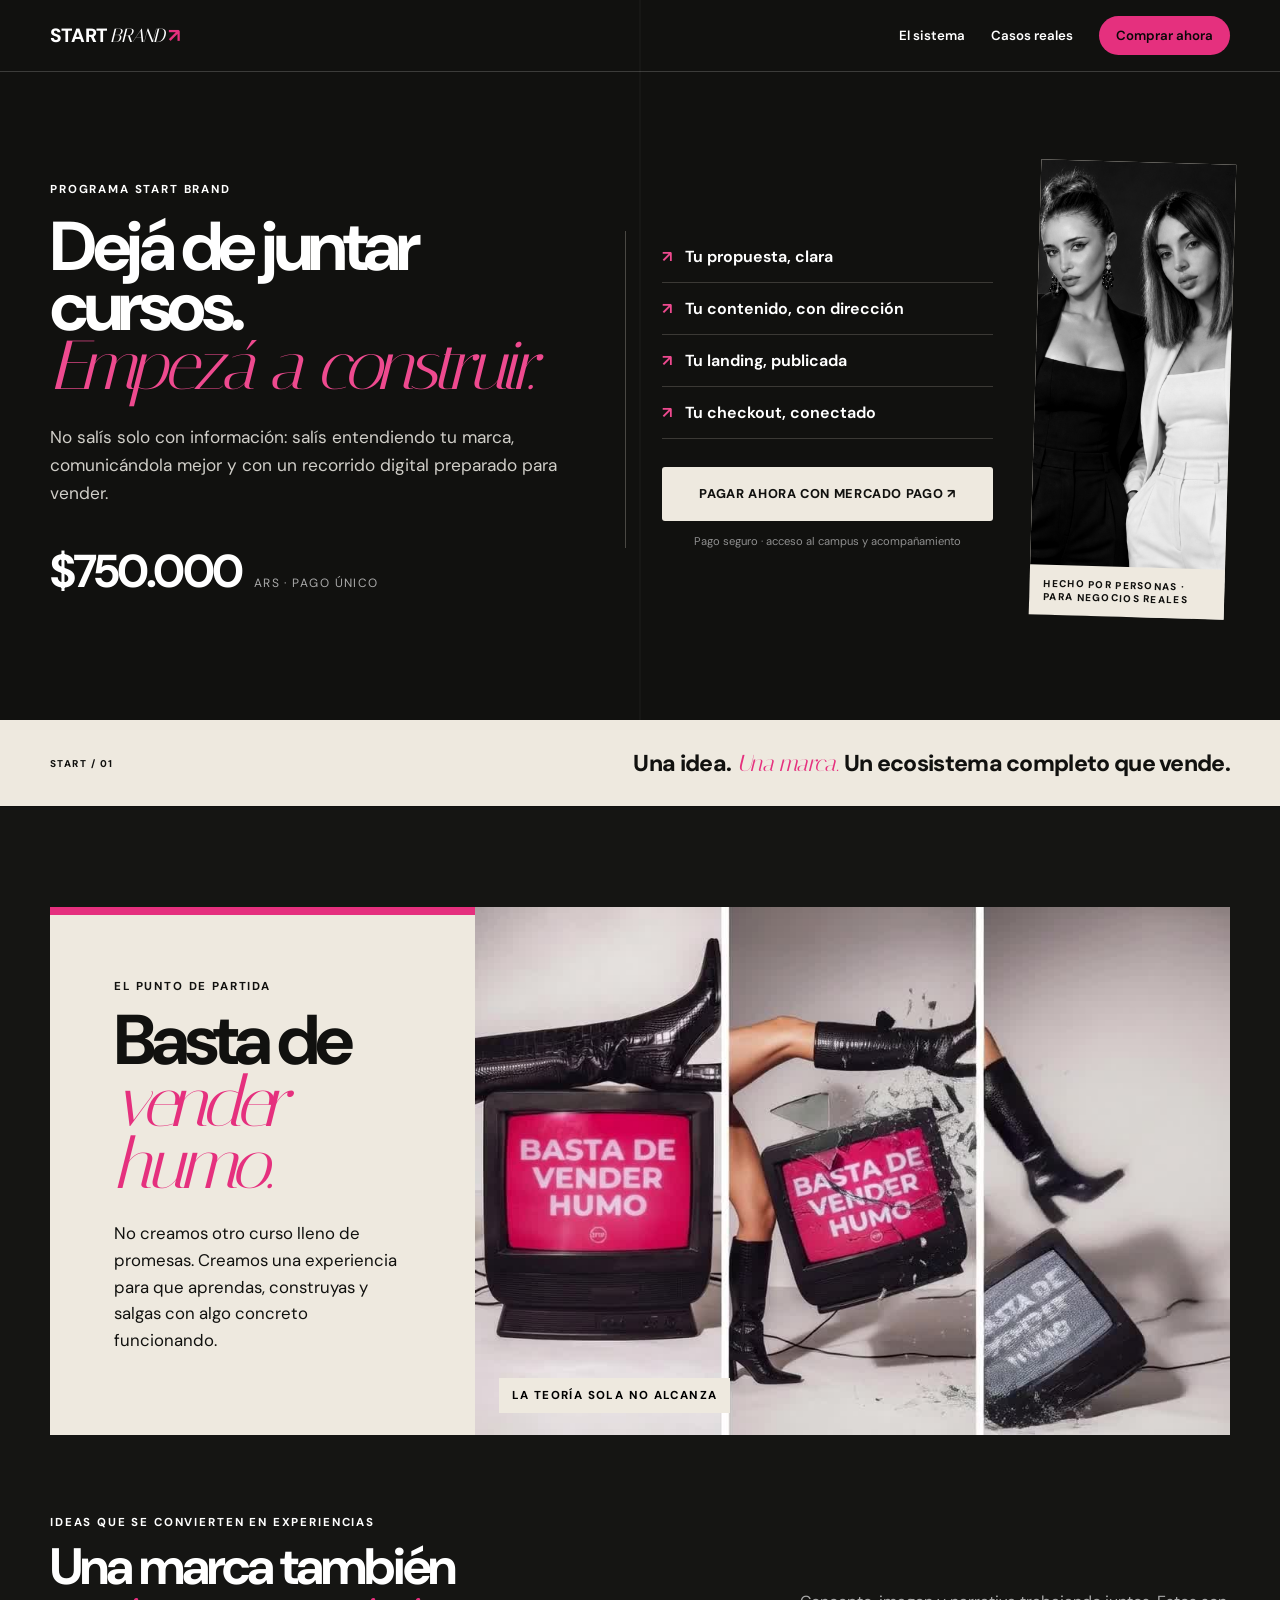
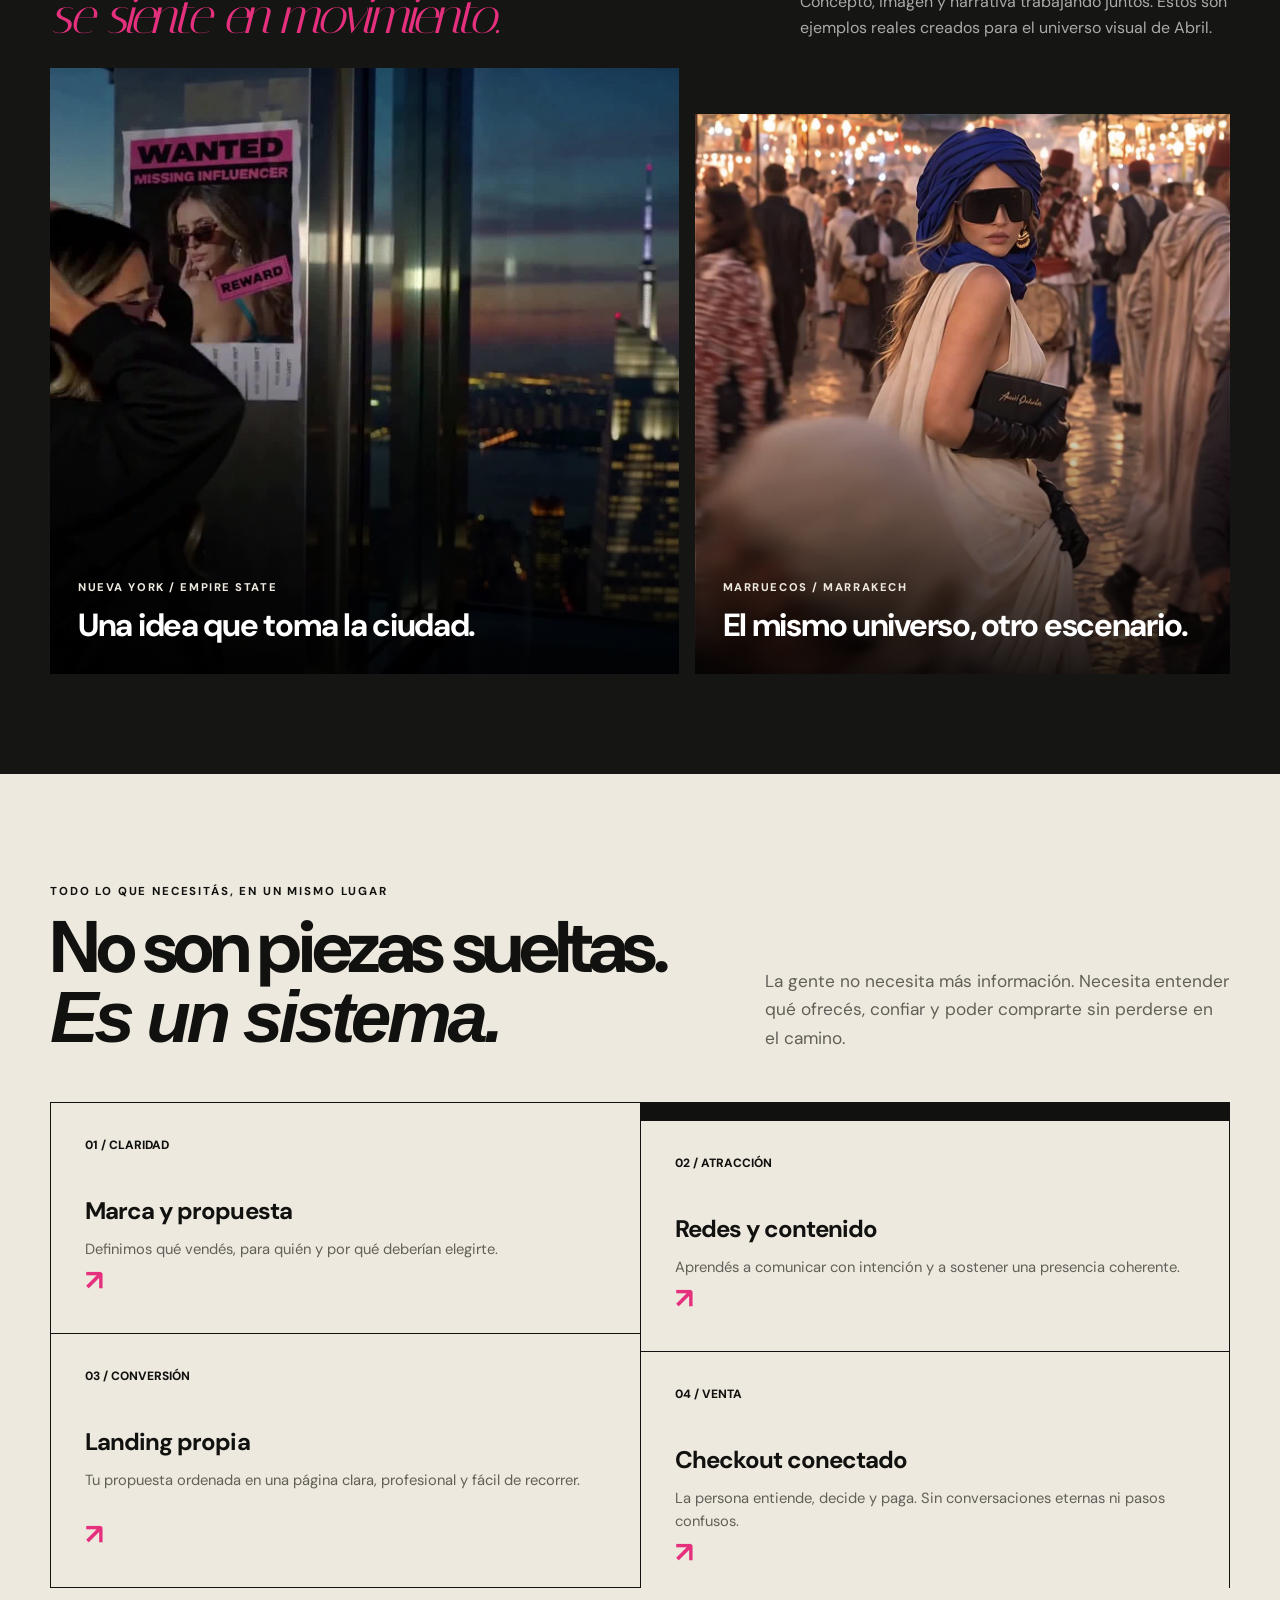
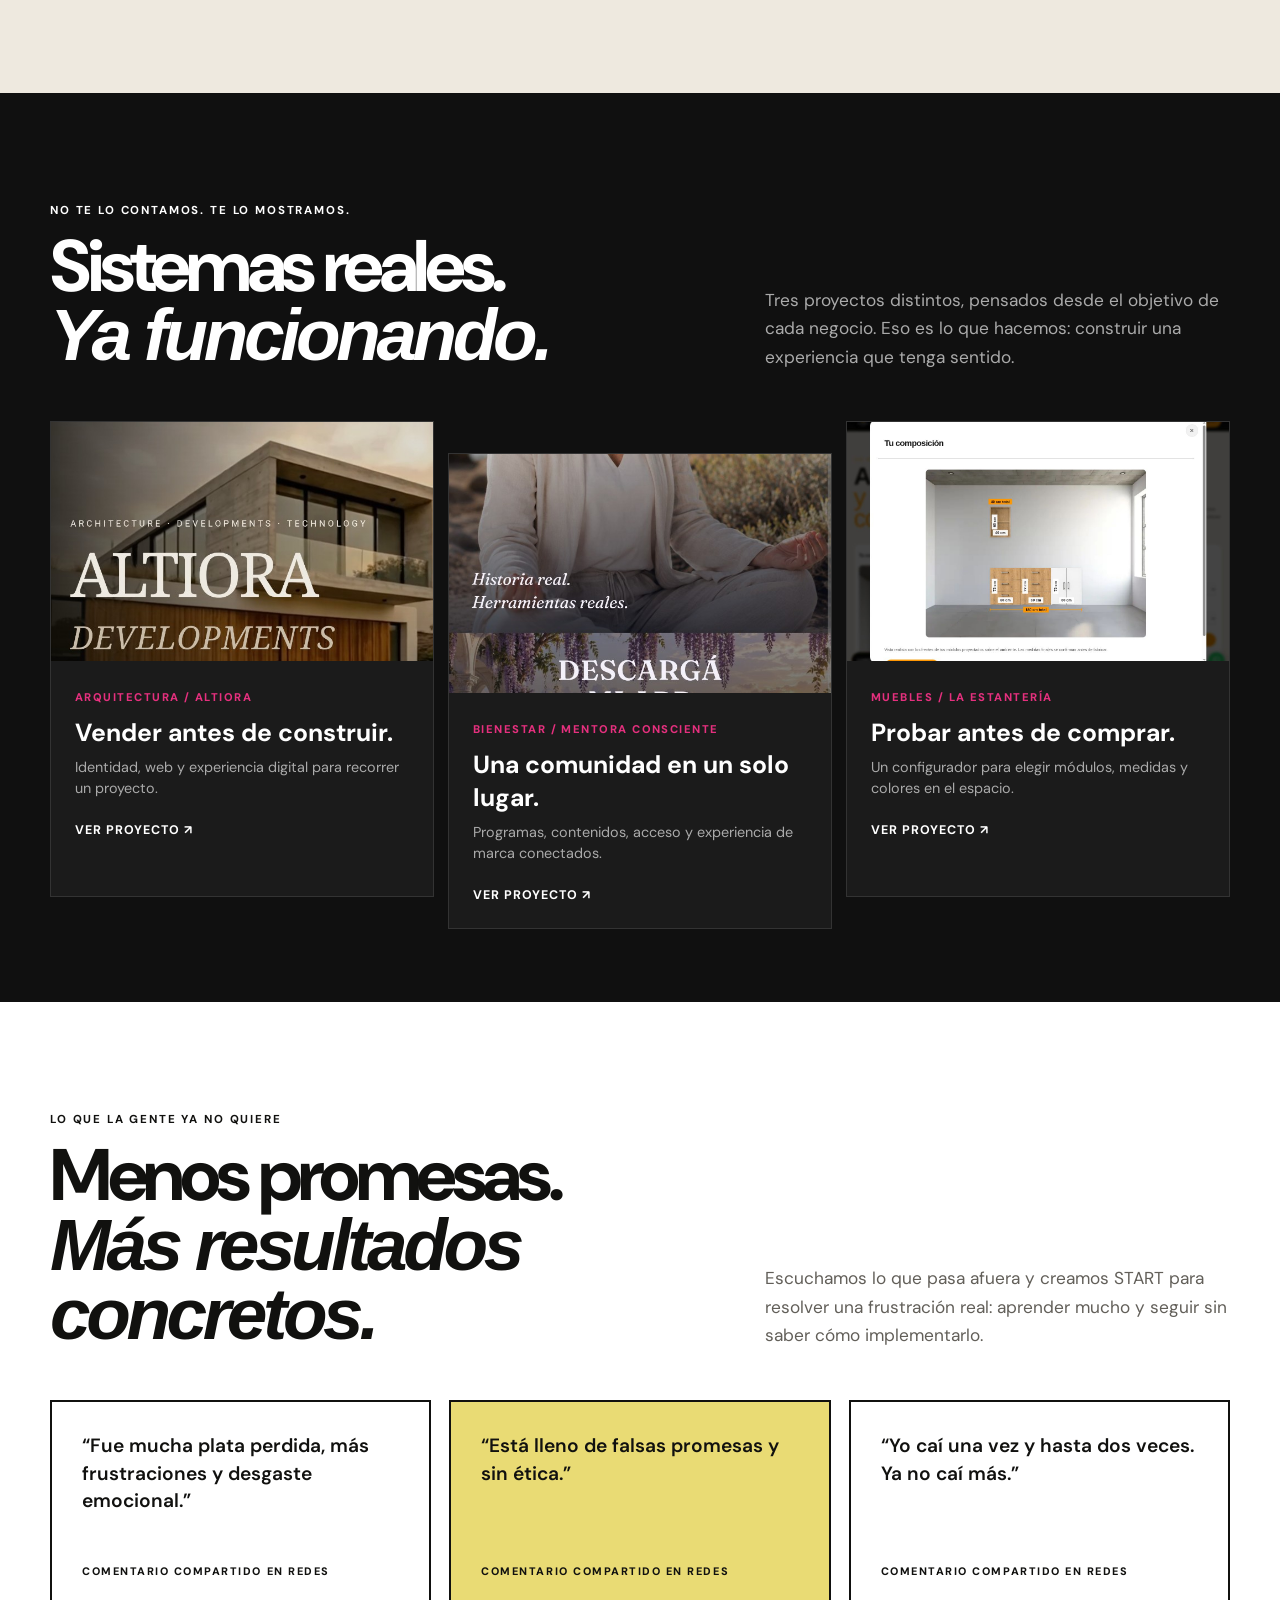
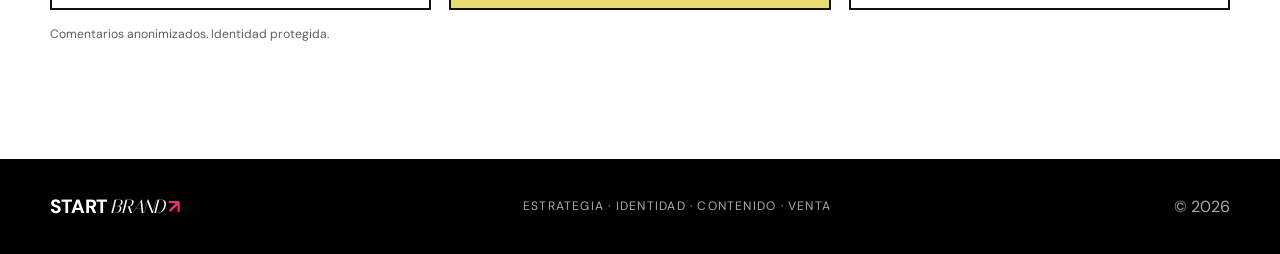
==== commit f06f61b7: "Give START a more human editorial art direction" ====
--- a/index.html
+++ b/index.html
@@ -23,12 +23,49 @@
     .offer{padding:100px 0;background:var(--paper)}.offer-box{background:var(--ink);color:#fff;padding:clamp(34px,6vw,75px);display:grid;grid-template-columns:1.1fr .9fr;gap:70px;align-items:center}.offer-box h2{font-size:clamp(2.8rem,5vw,5.2rem);line-height:.95;letter-spacing:-.06em;margin:14px 0 24px}.offer-box h2 em{font-family:"Italiana",serif;color:var(--pink);font-weight:400}.offer-box p{color:#bbb;line-height:1.65;font-size:1.05rem}.offer-side{border-left:1px solid #444;padding-left:50px}.offer-side ul{list-style:none;padding:0;margin:0 0 28px}.offer-side li{padding:14px 0;border-bottom:1px solid #333;font-weight:600}.offer-side li:before{content:"→";color:var(--pink);margin-right:12px}.offer-side .button{width:100%}footer{padding:35px 0;background:#000;color:#aaa}.footer-inner{display:flex;justify-content:space-between;align-items:center}.footer-inner .logo{color:#fff}.footer-inner p{margin:0;font-size:.76rem;letter-spacing:.1em}
     @media(max-width:900px){nav a:not(.nav-buy){display:none}.hero{min-height:auto}.plan-first,.section-head,.offer-box,.smoke-lead{grid-template-columns:1fr}.plan-first{gap:45px}.plan-first-side{border-left:0;border-top:1px solid #444;padding:35px 0 0}.ecosystem{grid-template-columns:1fr 1fr}.eco:nth-child(2){border-right:0}.eco:nth-child(-n+2){border-bottom:1px solid var(--ink)}.cases,.voice-grid{grid-template-columns:1fr}.case{display:grid;grid-template-columns:.9fr 1.1fr}.smoke-video{min-height:480px}.motion-card{min-height:470px}.offer-side{border-left:0;border-top:1px solid #444;padding:35px 0 0}.offer-box{gap:20px}}
     @media(max-width:620px){.wrap{width:min(100% - 28px,1180px)}header{padding:0 14px}.nav-buy{padding:10px 13px}.hero{padding-top:105px}.plan-first h1{font-size:3.35rem}.plan-price{display:block}.plan-price span{display:block;margin-top:6px}.manifesto{padding:22px 0}section.content,.offer,.smoke-story{padding:72px 0}.smoke-copy{padding:34px 24px}.smoke-video{min-height:390px}.motion-intro{display:block;margin-top:58px}.motion-intro p{margin-top:20px}.motion-pair{grid-template-columns:1fr}.motion-card{min-height:510px}.ecosystem{grid-template-columns:1fr}.eco{border-right:0;border-bottom:1px solid var(--ink)!important;min-height:215px}.eco:last-child{border-bottom:0!important}.eco h3{margin-top:28px}.case{display:block}.voice{min-height:180px}.footer-inner{flex-direction:column;gap:15px;text-align:center}}
+
+    /* Dirección editorial: más humana, menos plantilla */
+    :root{--ink:#11110f;--paper:#eee9df;--pink:#e5307e;--acid:#e9db74;--muted:#625f59}
+    .hero{min-height:720px;background:#11110f;background-image:linear-gradient(90deg,transparent 49.9%,rgba(255,255,255,.045) 50%,transparent 50.1%);padding:120px 0 62px}
+    .hero:before{display:none}
+    .plan-first{grid-template-columns:1.04fr .72fr .38fr;gap:42px}
+    .plan-first h1{font-size:clamp(3.25rem,5.4vw,5.9rem)}
+    .plan-first h1 em{color:#ee4a8f}
+    .plan-first-copy>p{font-size:clamp(1rem,1.35vw,1.17rem);line-height:1.6;color:#d0cec8}
+    .plan-price strong{font-size:clamp(2.3rem,3.6vw,3.9rem)}
+    .plan-first-side{padding-left:36px;border-color:#4a4843}
+    .plan-first-side li{padding:15px 0;border-color:#3b3935;font-weight:650}
+    .plan-first-side li:before{content:"↗";color:#ee4a8f}
+    .plan-first-side .button{background:var(--paper)}
+    .founders-cut{margin:0;align-self:stretch;min-height:455px;position:relative;transform:rotate(1.6deg);background:#d8d3c9;overflow:hidden}
+    .founders-cut img{height:100%;object-fit:cover;object-position:center;filter:grayscale(1) contrast(1.05)}
+    .founders-cut figcaption{position:absolute;left:0;right:0;bottom:0;background:var(--paper);color:var(--ink);padding:12px 14px;font-size:.62rem;font-weight:800;letter-spacing:.13em;text-transform:uppercase}
+    .manifesto{background:var(--paper);border-bottom:1px solid var(--ink)}
+    .manifesto .wrap{justify-content:flex-start;text-align:left;font-size:clamp(1.08rem,1.8vw,1.55rem)}
+    .manifesto .wrap:before{content:"START / 01";font-size:.62rem;letter-spacing:.15em;margin-right:auto}
+    .manifesto em{color:var(--pink)}
+    .smoke-story{background:#151513}
+    .smoke-lead{grid-template-columns:.72fr 1.28fr;gap:0}
+    .smoke-copy{background:var(--paper);border-top:8px solid var(--pink)}
+    .smoke-copy h2 em{color:var(--pink)}
+    .smoke-video span{background:var(--paper)}
+    .motion-pair{grid-template-columns:1.08fr .92fr;gap:16px}
+    .motion-card:nth-child(2){margin-top:46px}
+    .motion-label span{color:var(--paper)}
+    .ecosystem{grid-template-columns:1fr 1fr;gap:1px;background:var(--ink)}
+    .eco{background:var(--paper);border:0;min-height:215px;padding:34px}
+    .eco:nth-child(2),.eco:nth-child(4){transform:translateY(18px)}
+    .cases{gap:14px}
+    .case:nth-child(2){transform:translateY(32px)}
+    .case:hover{transform:none}
+    @media(max-width:900px){.plan-first{grid-template-columns:1fr;gap:38px}.founders-cut{min-height:360px;transform:none}.eco:nth-child(2),.eco:nth-child(4),.case:nth-child(2){transform:none}.motion-card:nth-child(2){margin-top:0}}
+    @media(max-width:620px){.founders-cut{min-height:300px}.manifesto .wrap:before{display:none}.motion-pair,.ecosystem{grid-template-columns:1fr}.eco{min-height:205px}}
   </style>
 </head>
 <body>
   <header><a class="logo" href="#inicio">START <span>BRAND</span> <b>↗</b></a><nav aria-label="Principal"><a href="#sistema">El sistema</a><a href="#casos">Casos reales</a><a class="nav-buy" href="campus/comprar.html">Comprar ahora</a></nav></header>
   <main>
-    <section class="hero" id="inicio"><div class="wrap plan-first"><div class="plan-first-copy"><span class="eyebrow">PROGRAMA START BRAND</span><h1>Dejá de juntar cursos.<em>Empezá a construir.</em></h1><p>No salís solo con información: salís entendiendo tu marca, comunicándola mejor y con un recorrido digital preparado para vender.</p><div class="plan-price"><strong>$750.000</strong><span>ARS · PAGO ÚNICO</span></div></div><div class="plan-first-side"><ul><li>Tu propuesta, clara</li><li>Tu contenido, con dirección</li><li>Tu landing, publicada</li><li>Tu checkout, conectado</li></ul><a class="button" href="campus/comprar.html">Pagar ahora con Mercado Pago ↗</a><small>Pago seguro · acceso al campus y acompañamiento</small></div></div></section>
+    <section class="hero" id="inicio"><div class="wrap plan-first"><div class="plan-first-copy"><span class="eyebrow">PROGRAMA START BRAND</span><h1>Dejá de juntar cursos.<em>Empezá a construir.</em></h1><p>No salís solo con información: salís entendiendo tu marca, comunicándola mejor y con un recorrido digital preparado para vender.</p><div class="plan-price"><strong>$750.000</strong><span>ARS · PAGO ÚNICO</span></div></div><div class="plan-first-side"><ul><li>Tu propuesta, clara</li><li>Tu contenido, con dirección</li><li>Tu landing, publicada</li><li>Tu checkout, conectado</li></ul><a class="button" href="campus/comprar.html">Pagar ahora con Mercado Pago ↗</a><small>Pago seguro · acceso al campus y acompañamiento</small></div><figure class="founders-cut"><img src="assets/original-3.png" alt="Iara Valentino y Abril Duhalde, creadoras de START BRAND"><figcaption>Hecho por personas · para negocios reales</figcaption></figure></div></section>
     <div class="manifesto"><div class="wrap">Una idea. <em>Una marca.</em> Un ecosistema completo que vende.</div></div>
     <section class="smoke-story" id="humo" aria-label="Basta de vender humo y ejemplos de campañas reales">
       <div class="wrap">
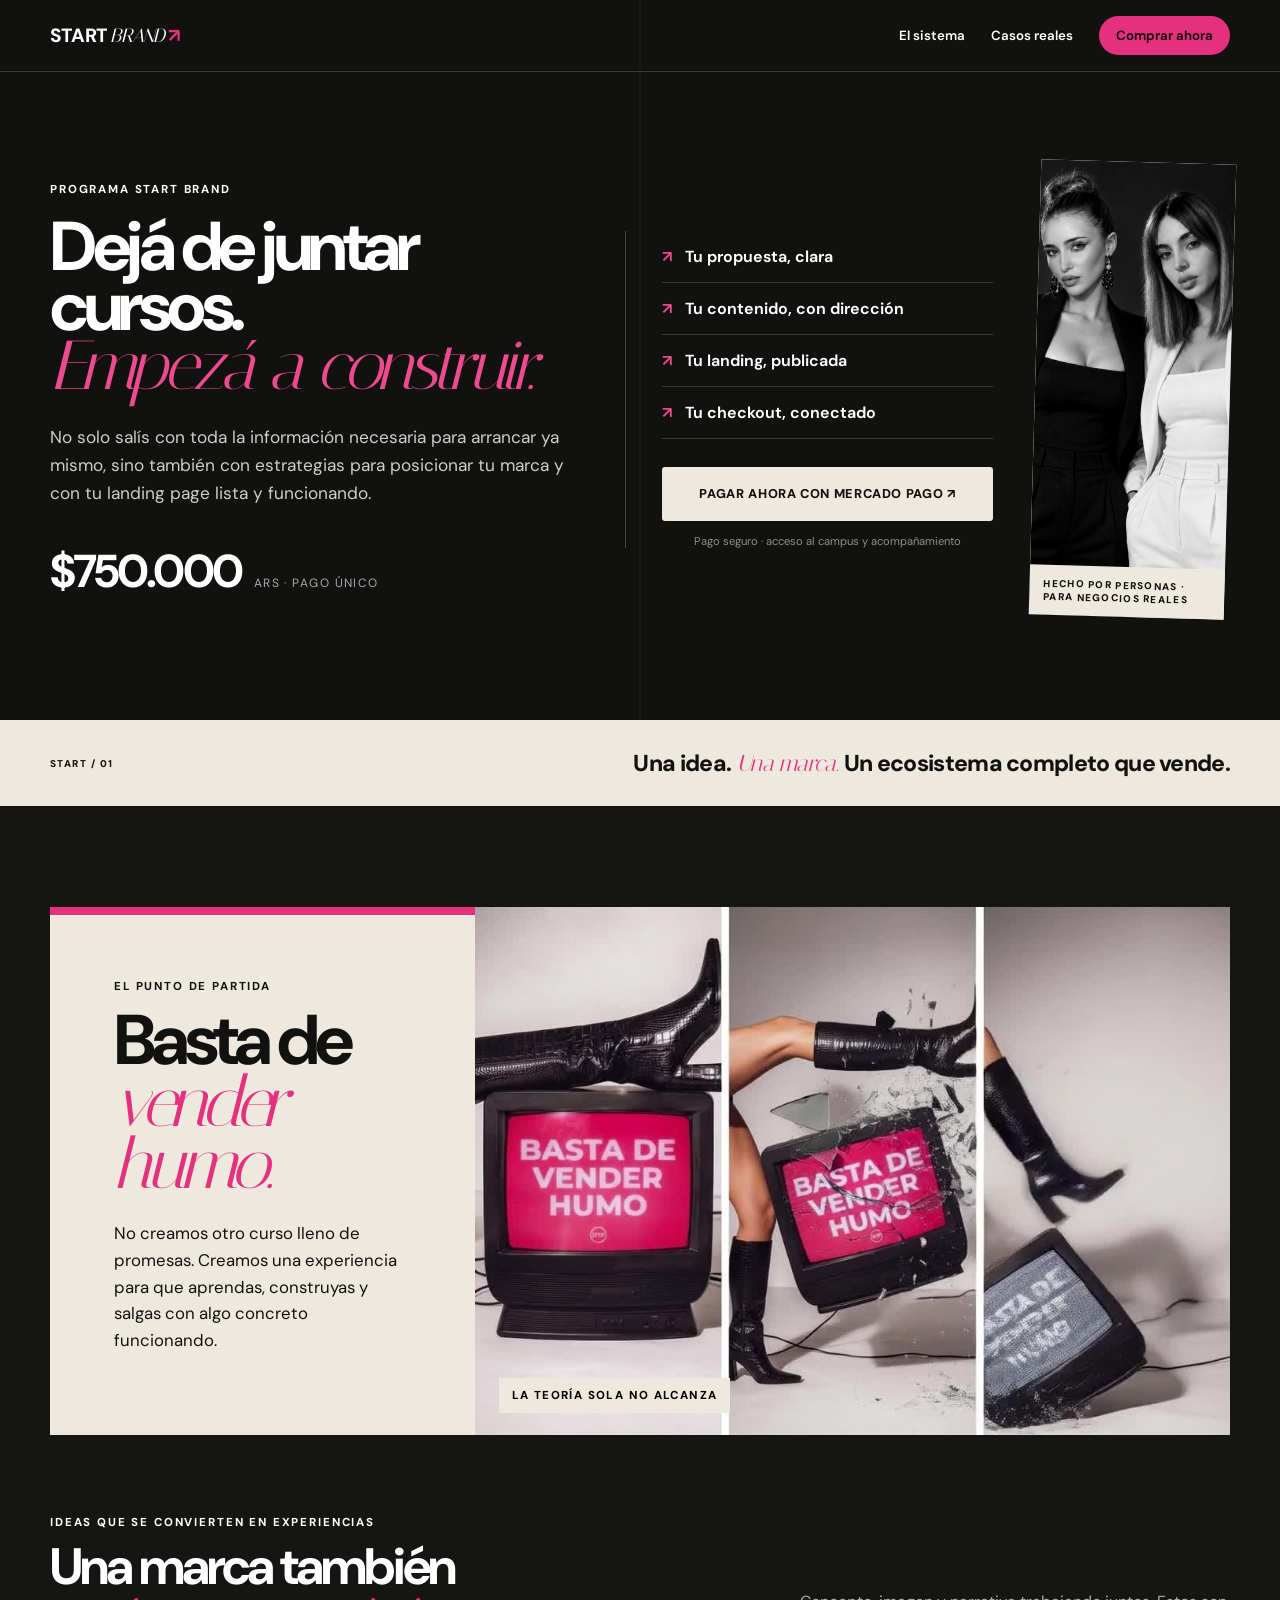
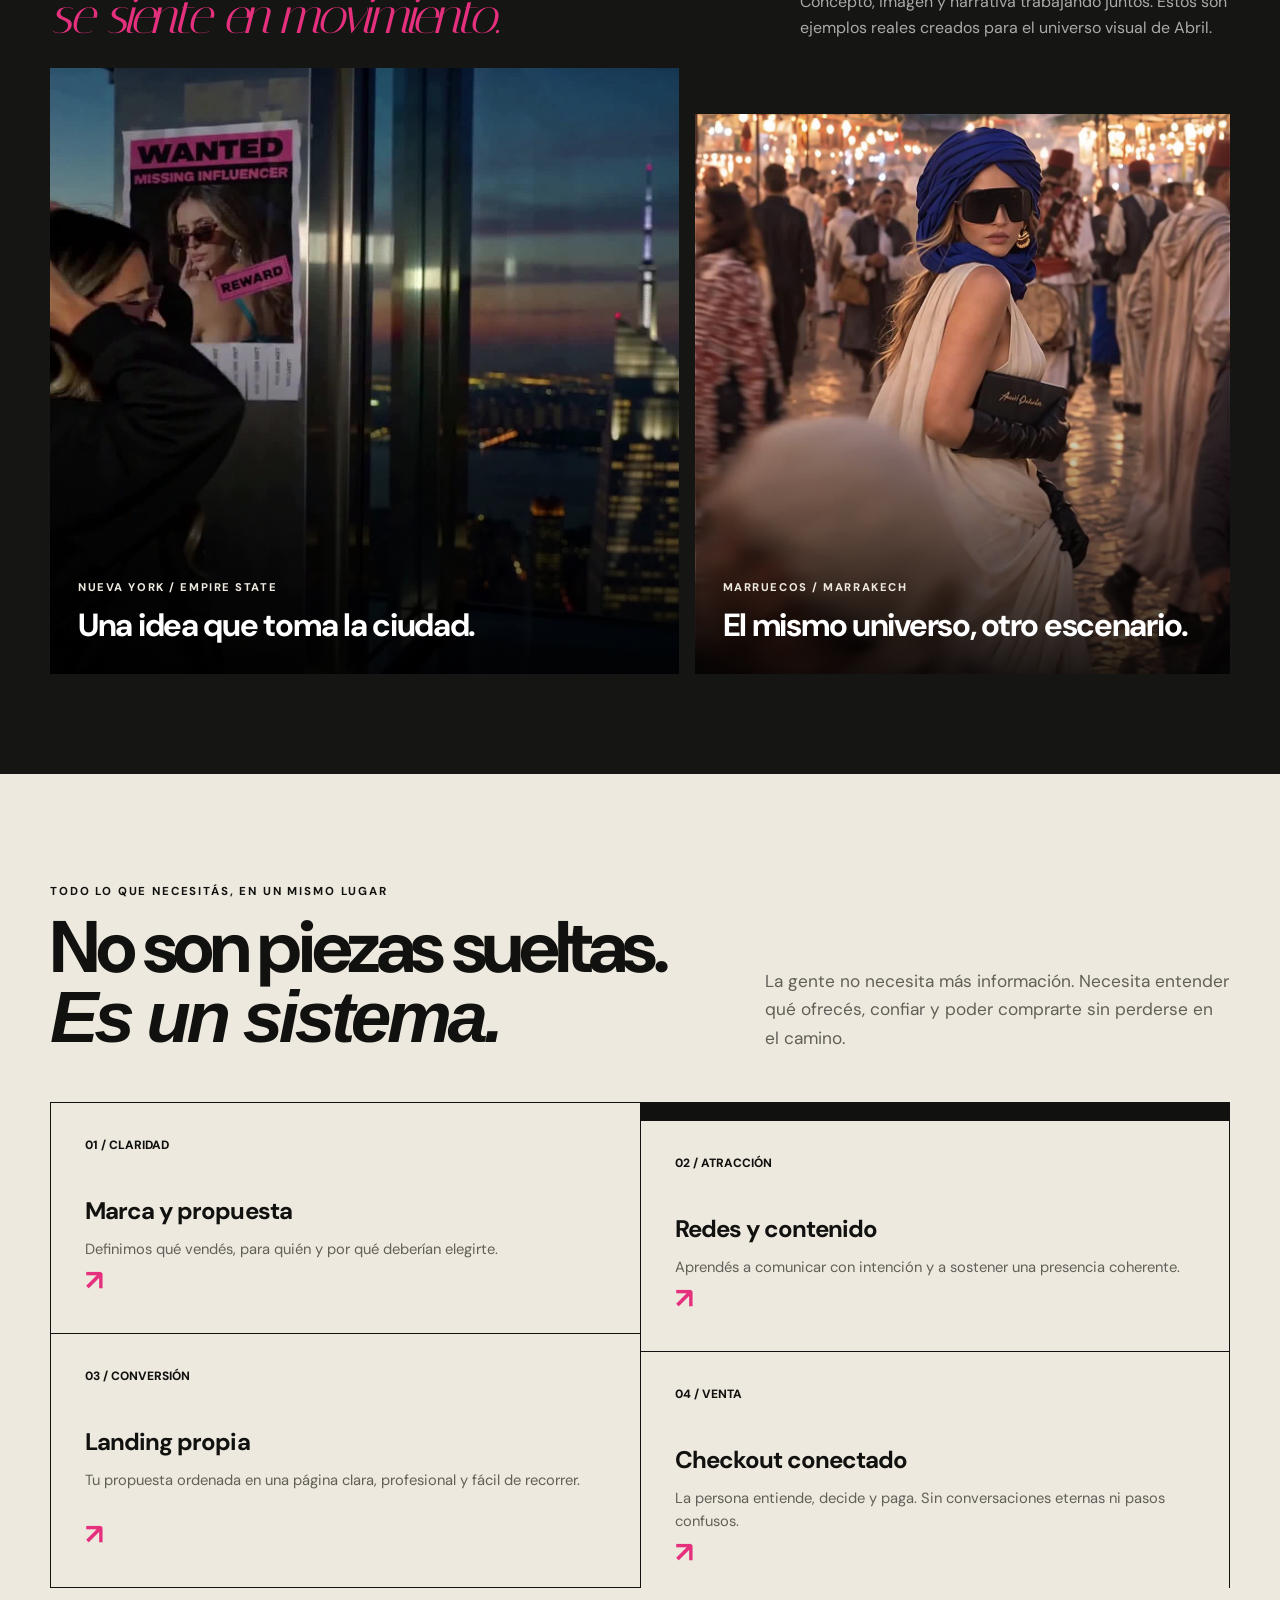
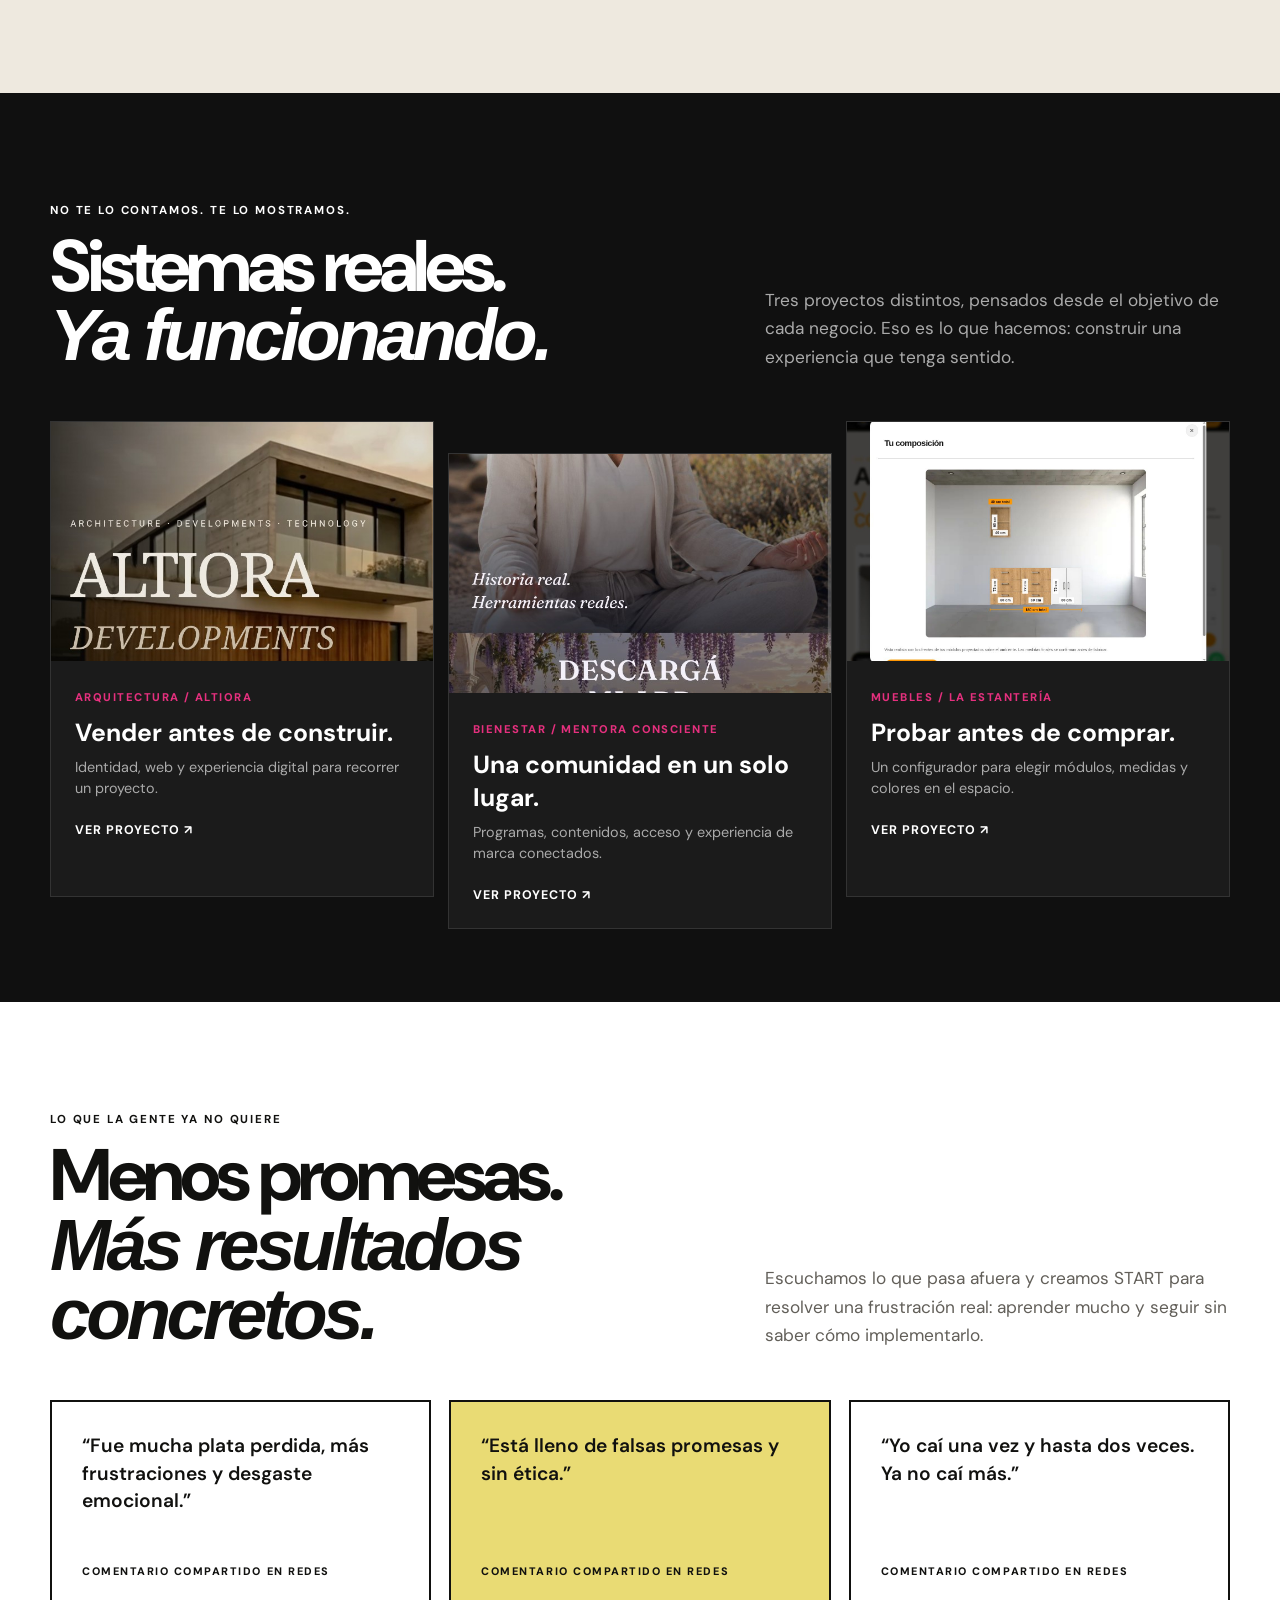
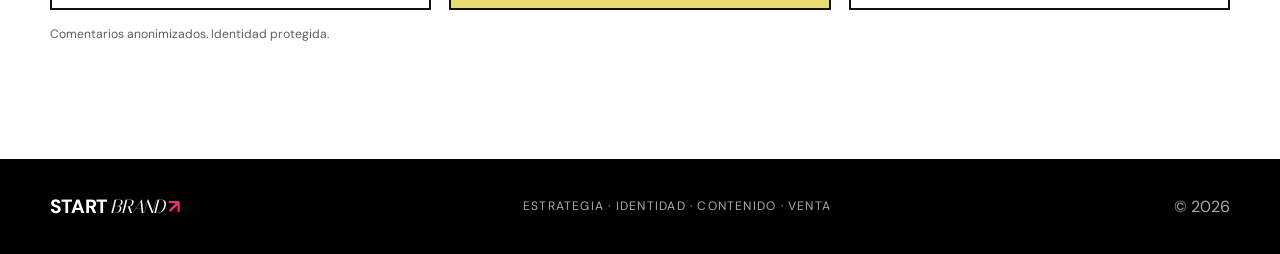
==== commit 174558ff: "Clarify immediate outcome and positioning promise" ====
--- a/index.html
+++ b/index.html
@@ -65,7 +65,7 @@
 <body>
   <header><a class="logo" href="#inicio">START <span>BRAND</span> <b>↗</b></a><nav aria-label="Principal"><a href="#sistema">El sistema</a><a href="#casos">Casos reales</a><a class="nav-buy" href="campus/comprar.html">Comprar ahora</a></nav></header>
   <main>
-    <section class="hero" id="inicio"><div class="wrap plan-first"><div class="plan-first-copy"><span class="eyebrow">PROGRAMA START BRAND</span><h1>Dejá de juntar cursos.<em>Empezá a construir.</em></h1><p>No salís solo con información: salís entendiendo tu marca, comunicándola mejor y con un recorrido digital preparado para vender.</p><div class="plan-price"><strong>$750.000</strong><span>ARS · PAGO ÚNICO</span></div></div><div class="plan-first-side"><ul><li>Tu propuesta, clara</li><li>Tu contenido, con dirección</li><li>Tu landing, publicada</li><li>Tu checkout, conectado</li></ul><a class="button" href="campus/comprar.html">Pagar ahora con Mercado Pago ↗</a><small>Pago seguro · acceso al campus y acompañamiento</small></div><figure class="founders-cut"><img src="assets/original-3.png" alt="Iara Valentino y Abril Duhalde, creadoras de START BRAND"><figcaption>Hecho por personas · para negocios reales</figcaption></figure></div></section>
+    <section class="hero" id="inicio"><div class="wrap plan-first"><div class="plan-first-copy"><span class="eyebrow">PROGRAMA START BRAND</span><h1>Dejá de juntar cursos.<em>Empezá a construir.</em></h1><p>No solo salís con toda la información necesaria para arrancar ya mismo, sino también con estrategias para posicionar tu marca y con tu landing page lista y funcionando.</p><div class="plan-price"><strong>$750.000</strong><span>ARS · PAGO ÚNICO</span></div></div><div class="plan-first-side"><ul><li>Tu propuesta, clara</li><li>Tu contenido, con dirección</li><li>Tu landing, publicada</li><li>Tu checkout, conectado</li></ul><a class="button" href="campus/comprar.html">Pagar ahora con Mercado Pago ↗</a><small>Pago seguro · acceso al campus y acompañamiento</small></div><figure class="founders-cut"><img src="assets/original-3.png" alt="Iara Valentino y Abril Duhalde, creadoras de START BRAND"><figcaption>Hecho por personas · para negocios reales</figcaption></figure></div></section>
     <div class="manifesto"><div class="wrap">Una idea. <em>Una marca.</em> Un ecosistema completo que vende.</div></div>
     <section class="smoke-story" id="humo" aria-label="Basta de vender humo y ejemplos de campañas reales">
       <div class="wrap">
